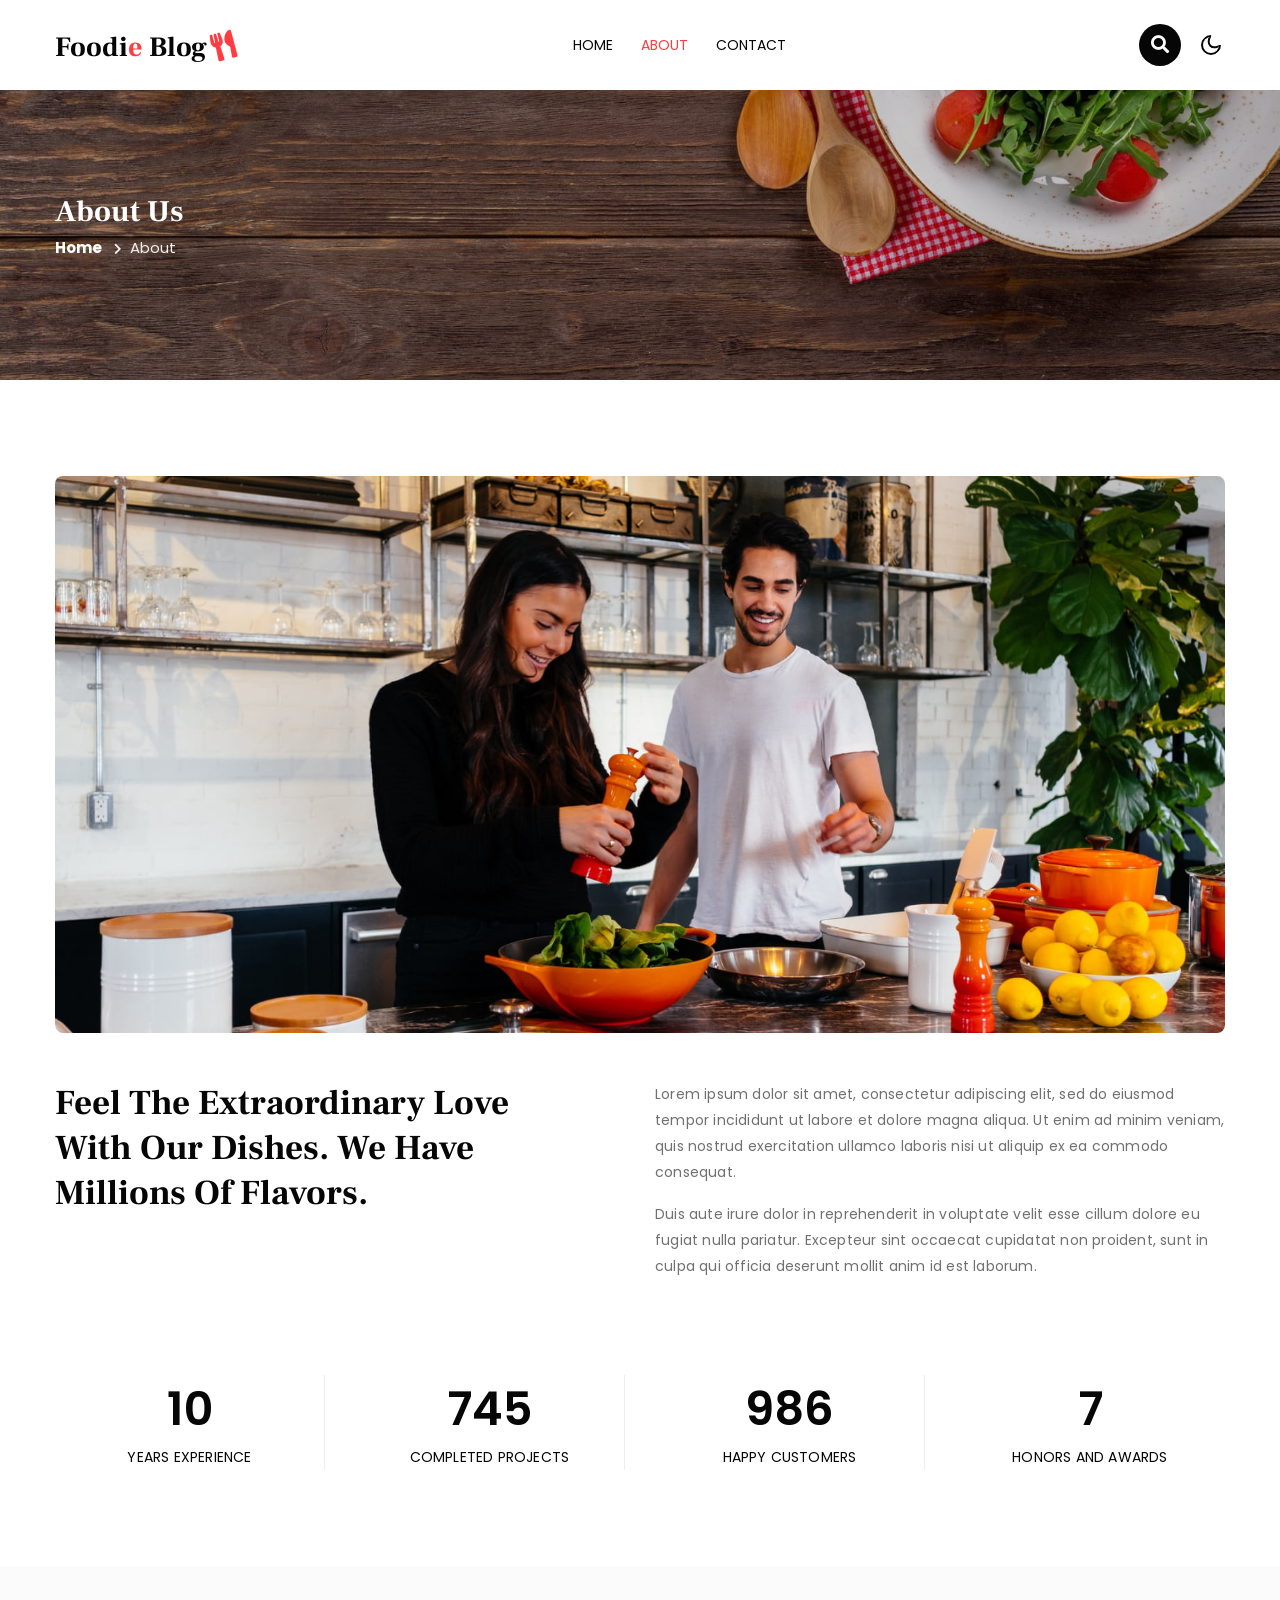
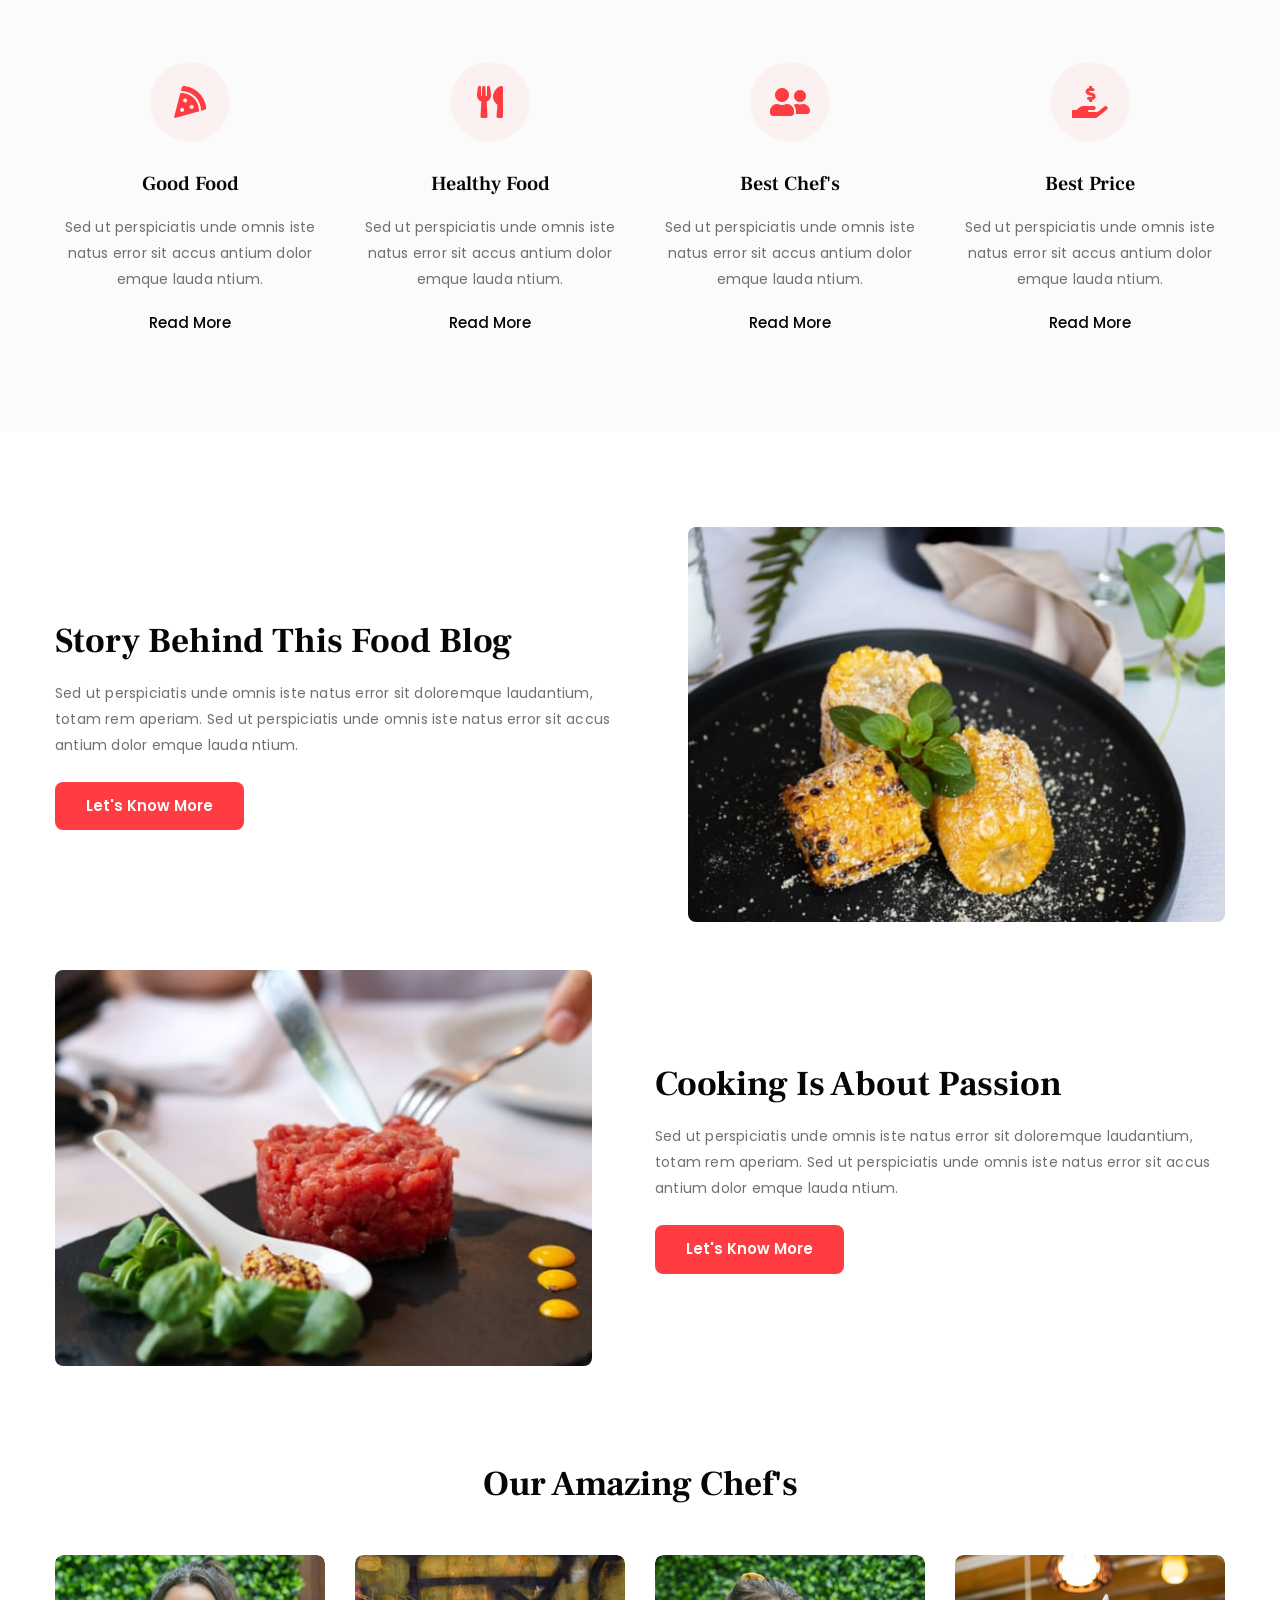
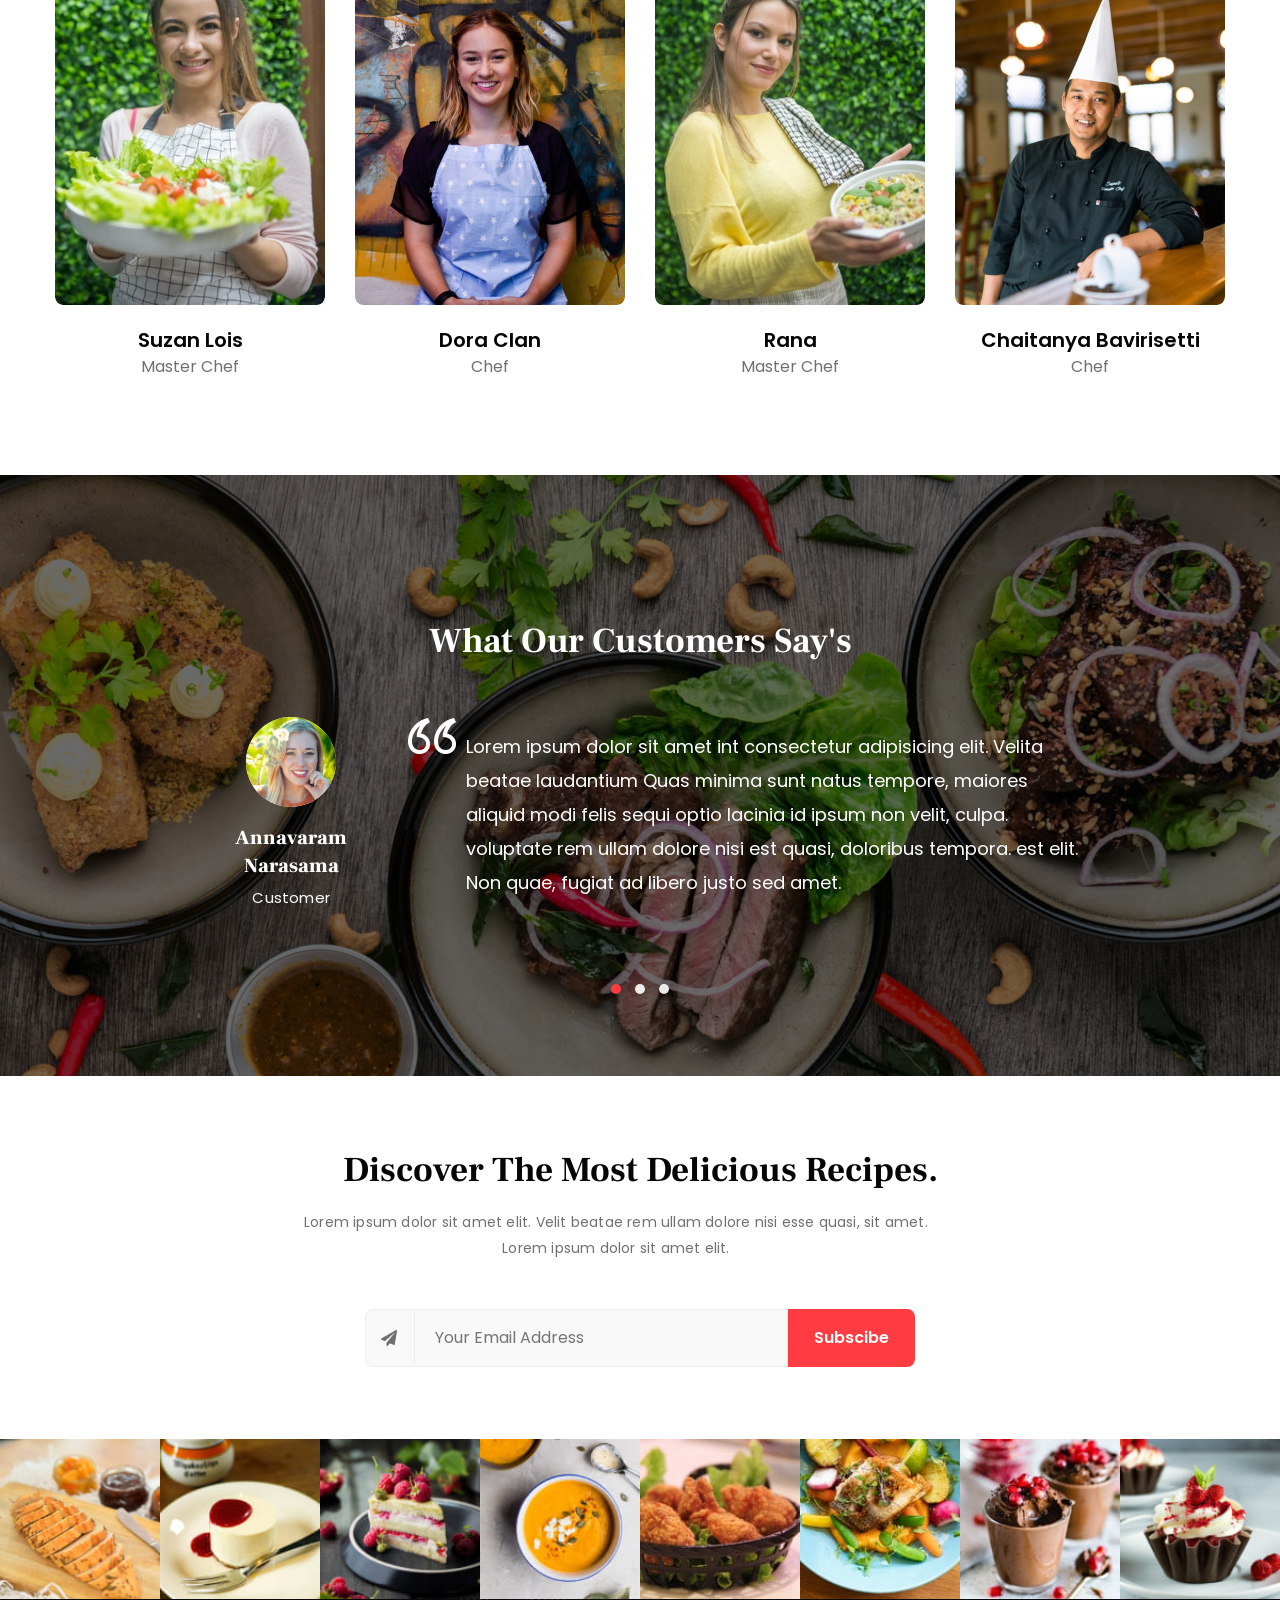
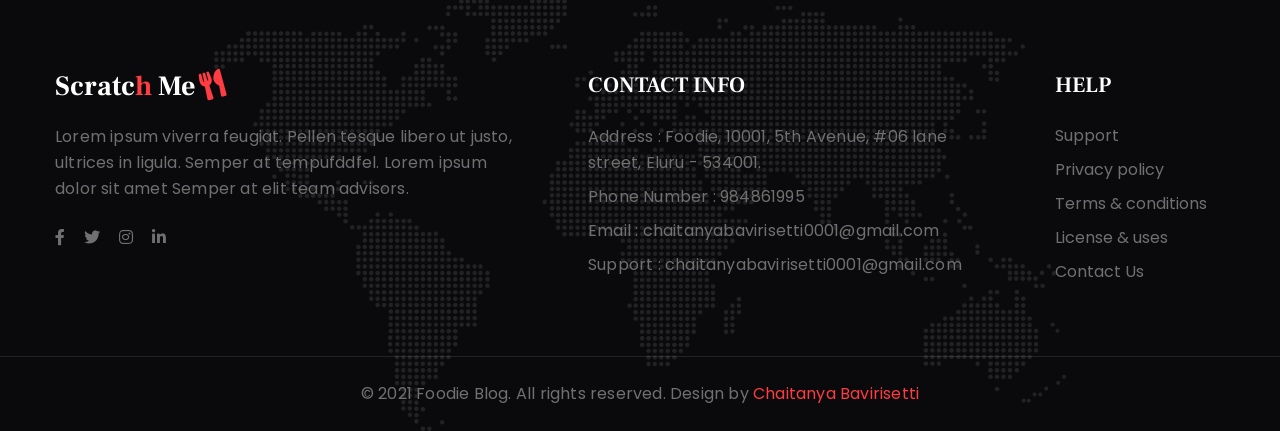
==== Foodie-Blog-Starter/index.about.html @ 12f6661d "name change" ====
<!doctype html>
<html lang="en">

<head>
    <!-- Required meta tags -->
    <meta charset="utf-8">
    <meta name="viewport" content="width=device-width, initial-scale=1, shrink-to-fit=no">
    <title>Foodie Blog - Blog Category Bootstrap Responsive Websit</title>
    <!-- google-fonts -->
    <link href="//fonts.googleapis.com/css2?family=Frank+Ruhl+Libre:wght@300;400;500;700;900&display=swap"
        rel="stylesheet">
    <link
        href="//fonts.googleapis.com/css2?family=Poppins:ital,wght@0,100;0,200;0,300;0,400;0,500;0,600;0,700;0,800;0,900;1,100;1,200;1,300;1,400;1,500;1,600;1,700;1,800;1,900&display=swap"
        rel="stylesheet">
    <!-- //google-fonts -->
    <!-- Template CSS Style link -->
    <link rel="stylesheet" href="assets/css/style-starter.css">
</head>

<body>
    <!--header-->
    <header id="site-header" class="fixed-top">
        <div class="container">
            <nav class="navbar navbar-expand-lg stroke">
                <h1>
                    <a class="navbar-brand" href="index.html">
                        Foodi<span>e</span> Blog<i class="fas fa-utensils"></i>
                    </a>
                </h1>
                <!-- if logo is image enable this   
    <a class="navbar-brand" href="#index.html">
        <img src="image-path" alt="Your logo" title="Your logo" style="height:35px;" />
    </a> -->
                <button class="navbar-toggler  collapsed bg-gradient" type="button" data-toggle="collapse"
                    data-target="#navbarTogglerDemo02" aria-controls="navbarTogglerDemo02" aria-expanded="false"
                    aria-label="Toggle navigation">
                    <span class="navbar-toggler-icon fa icon-expand fa-bars"></span>
                    <span class="navbar-toggler-icon fa icon-close fa-times"></span>
                </button>

                <div class="collapse navbar-collapse" id="navbarTogglerDemo02">
                    <ul class="navbar-nav mx-lg-auto">
                        <li class="nav-item">
                            <a class="nav-link" href="index.html">Home<span class="sr-only">(current)</span></a>
                        </li>
                        <li class="nav-item active">
                            <a class="nav-link" href="index.about.html">About</a>
                        </li>
                        <li class="nav-item">
                            <a class="nav-link" href="index.contact.html">Contact</a>
                        </li>
                    </ul>
                </div>
                <!-- search button -->
                <div class="search-right ml-lg-3">
                    <div class="search-container">
                        <form action="/search" method="get">
                            <input class="search expandright" id="searchright" type="search" name="q"
                                placeholder="Search">
                            <label class="button searchbutton" for="searchright"><i class="fas fa-search"></i></label>
                        </form>
                    </div>
                </div>
                <!-- //search button -->
                <!-- toggle switch for light and dark theme -->
                <div class="cont-ser-position">
                    <nav class="navigation">
                        <div class="theme-switch-wrapper">
                            <label class="theme-switch" for="checkbox">
                                <input type="checkbox" id="checkbox">
                                <div class="mode-container">
                                    <i class="gg-sun"></i>
                                    <i class="gg-moon"></i>
                                </div>
                            </label>
                        </div>
                    </nav>
                </div>
                <!-- //toggle switch for light and dark theme -->
            </nav>
        </div>
    </header>
    <!--//header-->

    <!-- inner banner -->
    <section class="inner-banner py-5">
        <div class="w3l-breadcrumb py-lg-5">
            <div class="container pt-sm-5 pt-4 pb-sm-4">
                <h4 class="inner-text-title font-weight-bold pt-5">About Us</h4>
                <ul class="breadcrumbs-custom-path">
                    <li><a href="index.html">Home</a></li>
                    <li class="active"><span class="fa fa-chevron-right mx-2" aria-hidden="true"></span>About</li>
                </ul>
            </div>
        </div>
    </section>
    <!-- //inner banner -->

    <!-- about section -->
    <section class="about-section py-5">
        <div class="container py-md-5 py-4">
            <img src="assets/images/about.jpg" alt="" class="img-fluid radius-image">
            <div class="row mt-sm-5 mt-4">
                <div class="col-lg-6 about-left-inner pr-lg-5">
                    <h3 class="title-style">Feel the extraordinary love with our dishes. We have millions of flavors.
                    </h3>
                </div>
                <div class="col-lg-6 about-right-inner mt-lg-0 mt-4">
                    <p>Lorem ipsum dolor sit amet, consectetur adipiscing elit, sed do eiusmod tempor
                        incididunt ut labore et dolore magna aliqua. Ut enim ad minim veniam, quis nostrud exercitation
                        ullamco laboris nisi ut aliquip ex ea commodo consequat. </p>
                    <p class="mt-3">Duis aute irure dolor in reprehenderit in voluptate velit esse cillum dolore eu
                        fugiat nulla pariatur. Excepteur sint occaecat cupidatat non proident, sunt in culpa qui officia
                        deserunt mollit anim id est laborum.</p>
                </div>
            </div>
        </div>
    </section>
    <!-- //about section -->

    <!-- stats -->
    <section class="w3_stats pb-5" id="stats">
        <div class="container pb-md-5 pb-4">
            <div class="w3-stats">
                <div class="row text-center">
                    <div class="col-lg-3 col-sm-6">
                        <div class="counter">
                            <div class="timer count-title count-number" data-to="36" data-speed="1500"></div>
                            <p class="count-text">Years Experience</p>
                        </div>
                    </div>
                    <div class="col-lg-3 col-sm-6 mt-sm-0 mt-4">
                        <div class="counter">
                            <div class="timer count-title count-number" data-to="2780" data-speed="1500"></div>
                            <p class="count-text">Completed Projects</p>
                        </div>
                    </div>
                    <div class="col-lg-3 col-sm-6 mt-lg-0 mt-4">
                        <div class="counter">
                            <div class="timer count-title count-number" data-to="3600" data-speed="1500"></div>
                            <p class="count-text">Happy Customers</p>
                        </div>
                    </div>
                    <div class="col-lg-3 col-sm-6 mt-lg-0 mt-4">
                        <div class="counter border-right-0">
                            <div class="timer count-title count-number" data-to="26" data-speed="1500"></div>
                            <p class="count-text">Honors and Awards</p>
                        </div>
                    </div>
                </div>
            </div>
        </div>
    </section>
    <!-- //stats -->

    <!-- 3 grids with icon section -->
    <section class="w3l-feature-8">
        <div class="features-main py-5">
            <div class="container py-md-5 py-4">
                <div class="row text-center">
                    <div class="col-lg-3 col-sm-6 feature-body">
                        <div class="feature-icon">
                            <i class="fas fa-pizza-slice"></i>
                        </div>
                        <div class="feature-info">
                            <h3 class="feature-title mb-3"><a href="#featured">Good Food</a></h3>
                            <p>Sed ut perspiciatis unde omnis iste natus error sit accus antium dolor emque lauda ntium.
                            </p>
                            <a href="#featured" class="feature-link">Read More</a>
                        </div>
                    </div>
                    <div class="col-lg-3 col-sm-6 feature-body mt-sm-0 mt-5">
                        <div class="feature-icon">
                            <i class="fas fa-utensils"></i>
                        </div>
                        <div class="feature-info">
                            <h3 class="feature-title mb-3"><a href="#featured">Healthy Food</a></h3>
                            <p>Sed ut perspiciatis unde omnis iste natus error sit accus antium dolor emque lauda ntium.
                            </p>
                            <a href="#featured" class="feature-link">Read More</a>
                        </div>
                    </div>
                    <div class="col-lg-3 col-sm-6 feature-body mt-lg-0 mt-5">
                        <div class="feature-icon">
                            <i class="fas fa-user-friends"></i>
                        </div>
                        <div class="feature-info">
                            <h3 class="feature-title mb-3"><a href="#featured">Best Chef's</a></h3>
                            <p>Sed ut perspiciatis unde omnis iste natus error sit accus antium dolor emque lauda ntium.
                            </p>
                            <a href="#featured" class="feature-link">Read More</a>
                        </div>
                    </div>
                    <div class="col-lg-3 col-sm-6 feature-body mt-lg-0 mt-5">
                        <div class="feature-icon">
                            <i class="fas fa-hand-holding-usd"></i>
                        </div>
                        <div class="feature-info">
                            <h3 class="feature-title mb-3"><a href="#featured">Best Price</a></h3>
                            <p>Sed ut perspiciatis unde omnis iste natus error sit accus antium dolor emque lauda ntium.
                            </p>
                            <a href="#featured" class="feature-link">Read More</a>
                        </div>
                    </div>
                </div>
            </div>
        </div>
    </section>
    <!-- //3 grids with icon section -->

    <!-- image with content section -->
    <section class="image-with-content pt-5">
        <div class="container pt-md-5 pt-4">
            <div class="row align-items-center">
                <div class="col-lg-6 content-sec-1">
                    <h3 class="title-style mb-3">Story behind this food blog</h3>
                    <p>Sed ut perspiciatis unde omnis iste natus error sit
                        doloremque laudantium, totam rem aperiam. Sed ut perspiciatis unde omnis iste natus error sit
                        accus antium dolor emque lauda ntium.
                    </p>
                    <a class="btn btn-style mt-4" href="#blog">Let's Know More</a>
                </div>
                <div class="col-lg-6 pl-lg-5 mt-lg-0 mt-sm-5 mt-4">
                    <img src="assets/images/banner-b2.jpg" alt="" class="img-fluid radius-image">
                </div>
            </div>
            <div class="row align-items-center mt-5">
                <div class="col-lg-6 pr-lg-5 mt-lg-0 mt-sm-5 mt-4 order-lg-1 order-2">
                    <img src="assets/images/banner-b1.jpg" alt="" class="img-fluid radius-image">
                </div>
                <div class="col-lg-6 content-sec-1 order-lg-2 order-1">
                    <h3 class="title-style mb-3">Cooking is about passion</h3>
                    <p>Sed ut perspiciatis unde omnis iste natus error sit
                        doloremque laudantium, totam rem aperiam. Sed ut perspiciatis unde omnis iste natus error sit
                        accus antium dolor emque lauda ntium.
                    </p>
                    <a class="btn btn-style mt-4" href="#blog">Let's Know More</a>
                </div>
            </div>
        </div>
    </section>
    <!-- //image with content section -->

    <!-- team section -->
    <section class="w3l-team section py-5" id="team">
        <div class="container py-md-5 py-4">
            <h3 class="title-style text-center mb-lg-5 mb-4">Our Amazing Chef's</h3>
            <div class="row">
                <div class="section_content teamy-team">
                    <div class="col-lg-3 col-6">
                        <div class="teamy teamy_style1 teamy_mask-circle">
                            <div class="teamy_layout">
                                <div class="teamy_preview">
                                    <img src="assets/images/team1.jpg" class="radius-image img-fluid w-100"
                                        alt="The demo photo">
                                </div>
                                <div class="teamy_back">
                                    <div class="teamy_back-inner">
                                        <a href="#facebook" class="social"> <i class="fab fa-facebook-f"></i> </a>
                                        <a href="#twitter" class="social"> <i class="fab fa-twitter"></i> </a>
                                        <a href="#instagram" class="social"> <i class="fab fa-instagram"></i> </a>
                                    </div>
                                </div>
                            </div>
                            <div class="teamy_content">
                                <a href="#url" class="teamy_name">Suzan Lois</a>
                                <span class="teamy_post">Master Chef</span>
                            </div>
                        </div>
                    </div>
                    <div class="col-lg-3 col-6">
                        <div class="teamy teamy_style1 teamy_mask-circle">
                            <div class="teamy_layout">
                                <div class="teamy_preview">
                                    <img src="assets/images/team2.jpg" class="radius-image img-fluid w-100"
                                        alt="The demo photo">
                                </div>
                                <div class="teamy_back">
                                    <div class="teamy_back-inner">
                                        <a href="#facebook" class="social"> <i class="fab fa-facebook-f"></i> </a>
                                        <a href="#twitter" class="social"> <i class="fab fa-twitter"></i> </a>
                                        <a href="#instagram" class="social"> <i class="fab fa-instagram"></i> </a>
                                    </div>
                                </div>
                            </div>
                            <div class="teamy_content">
                                <a href="#url" class="teamy_name">Dora Clan</a>
                                <span class="teamy_post">Chef</span>
                            </div>
                        </div>
                    </div>
                    <div class="col-lg-3 col-6 mt-lg-0 mt-5">
                        <div class="teamy teamy_style1 teamy_mask-circle">
                            <div class="teamy_layout">
                                <div class="teamy_preview">
                                    <img src="assets/images/team3.jpg" class="radius-image img-fluid w-100"
                                        alt="The demo photo">
                                </div>
                                <div class="teamy_back">
                                    <div class="teamy_back-inner">
                                        <a href="#facebook" class="social"> <i class="fab fa-facebook-f"></i> </a>
                                        <a href="#twitter" class="social"> <i class="fab fa-twitter"></i> </a>
                                        <a href="#instagram" class="social"> <i class="fab fa-instagram"></i> </a>
                                    </div>
                                </div>
                            </div>
                            <div class="teamy_content">
                                <a href="#url" class="teamy_name">Rana </a>
                                <span class="teamy_post">Master Chef</span>
                            </div>
                        </div>
                    </div>
                    <div class="col-lg-3 col-6 mt-lg-0 mt-5">
                        <div class="teamy teamy_style1 teamy_mask-circle">
                            <div class="teamy_layout">
                                <div class="teamy_preview">
                                    <img src="assets/images/team4.jpg" class="radius-image img-fluid w-100"
                                        alt="The demo photo">
                                </div>
                                <div class="teamy_back">
                                    <div class="teamy_back-inner">
                                        <a href="#facebook" class="social"> <i class="fab fa-facebook-f"></i> </a>
                                        <a href="#twitter" class="social"> <i class="fab fa-twitter"></i> </a>
                                        <a href="#instagram" class="social"> <i class="fab fa-instagram"></i> </a>
                                    </div>
                                </div>
                            </div>
                            <div class="teamy_content">
                                <a href="#url" class="teamy_name">Chaitanya Bavirisetti</a>
                                <span class="teamy_post">Chef</span>
                            </div>
                        </div>
                    </div>
                </div>
            </div>
        </div>
    </section>
    <!-- //team section -->

    <!-- testimonials -->
    <section class="w3l-clients-1 py-5" id="testimonials">
        <div class="cusrtomer-layout py-lg-5">
            <div class="container py-md-5 py-4">
                <div class="text-center mb-lg-5 mb-4">
                    <h3 class="title-style text-white">
                        What our Customers say's
                    </h3>
                </div>
                <div class="testimonial-row">
                    <div id="owl-demo2" class="owl-two owl-carousel owl-theme mb-md-3 mb-sm-5 mb-4">
                        <div class="item">
                            <div class="testimonial-content">
                                <div class="row testimonial align-items-center">
                                    <div class="col-md-3 testi-des">
                                        <a href="#url" class="testi-img">
                                            <img src="assets/images/testi1.jpg" alt="" class="radius-image img-fluid">
                                        </a>
                                        <div class="peopl align-self">
                                            <h3>Annavaram Narasama</h3>
                                            <p class="identity">Customer </p>
                                        </div>
                                    </div>
                                    <div class="col-md-9 pl-lg-5 mt-md-0 mt-4 text-left testi-cont">
                                        <blockquote>
                                            <q>Lorem ipsum dolor sit amet int consectetur adipisicing elit. Velita
                                                beatae
                                                laudantium Quas minima sunt natus tempore, maiores aliquid modi felis
                                                sequi optio lacinia id ipsum non velit, culpa.
                                                voluptate rem ullam dolore nisi est quasi, doloribus tempora.
                                                est elit. Non quae, fugiat ad libero justo sed amet.</q>
                                        </blockquote>
                                    </div>
                                </div>
                            </div>
                        </div>
                        <div class="item">
                            <div class="testimonial-content">
                                <div class="row testimonial align-items-center">
                                    <div class="col-md-3 testi-des">
                                        <a href="#url" class="testi-img">
                                            <img src="assets/images/testi2.jpg" alt="" class="radius-image img-fluid">
                                        </a>
                                        <div class="peopl align-self">
                                            <h3>
                                                pedhapuram mallama
                                            </h3>
                                            <p class="identity">Customer </p>
                                        </div>
                                    </div>
                                    <div class="col-md-9 pl-lg-5 mt-md-0 mt-4 text-left testi-cont">
                                        <blockquote>
                                            <q>Lorem ipsum dolor sit amet int consectetur adipisicing elit. Velita
                                                beatae
                                                laudantium Quas minima sunt natus tempore, maiores aliquid modi felis
                                                sequi optio lacinia id ipsum non velit, culpa.
                                                voluptate rem ullam dolore nisi est quasi, doloribus tempora.
                                                est elit. Non quae, fugiat ad libero justo sed amet.</q>
                                        </blockquote>
                                    </div>
                                </div>
                            </div>
                        </div>
                        <div class="item">
                            <div class="testimonial-content">
                                <div class="row testimonial align-items-center">
                                    <div class="col-md-3 testi-des">
                                        <a href="#url" class="testi-img">
                                            <img src="assets/images/testi3.jpg" alt="" class="radius-image img-fluid">
                                        </a>
                                        <div class="peopl align-self">
                                            <h3>Dennis wilson</h3>
                                            <p class="identity">Customer </p>
                                        </div>
                                    </div>
                                    <div class="col-md-9 pl-lg-5 mt-md-0 mt-4 text-left testi-cont">
                                        <blockquote>
                                            <q>Lorem ipsum dolor sit amet int consectetur adipisicing elit. Velita
                                                beatae
                                                laudantium Quas minima sunt natus tempore, maiores aliquid modi felis
                                                sequi optio lacinia id ipsum non velit, culpa.
                                                voluptate rem ullam dolore nisi est quasi, doloribus tempora.
                                                est elit. Non quae, fugiat ad libero justo sed amet.</q>
                                        </blockquote>
                                    </div>
                                </div>
                            </div>
                        </div>
                    </div>
                </div>
            </div>
        </div>
    </section>
    <!-- //testimonials -->

    <!-- subscribe section -->
    <section class="w3l-project py-5" id="subscribe">
        <div class="container py-4">
            <div class="bottom-info">
                <div class="header-section text-center">
                    <h3 class="title-style">Discover the most delicious recipes.</h3>
                    <p class="mt-3 pr-lg-5">Lorem ipsum dolor sit amet elit. Velit beatae
                        rem ullam dolore nisi esse quasi, sit amet. Lorem ipsum dolor sit
                        amet elit.</p>
                </div>
                <form action="#" class="subscribe mt-5" method="post">
                    <div class="input-group-text"><i class="fas fa-paper-plane"></i></div>
                    <input type="email" name="email" placeholder="Your Email Address" required="">
                    <button class="btn btn-style">Subscibe</button>
                </form>
            </div>
        </div>
    </section>
    <!-- //subscribe section -->

    <!-- instagram-feeds -->
    <div class="projects" id="special">
        <div class="projects-grids">
            <div class="istagram-feeds">
                <div class="projects-w3l-grid-info">
                    <a href="blog-single.html"><img src="assets/images/blog-s1.jpg" class="img-fluid" alt="" />
                        <div class="content-overlay"></div>
                        <div class="content-details fadeIn-top">
                            <span class="fab fa-instagram"></span>
                        </div>
                    </a>
                </div>
                <div class="projects-w3l-grid-info">
                    <a href="blog-single.html"><img src="assets/images/blog-s2.jpg" class="img-fluid" alt="" />
                        <div class="content-overlay"></div>
                        <div class="content-details fadeIn-top">
                            <span class="fab fa-instagram"></span>
                        </div>
                    </a>
                </div>
                <div class="projects-w3l-grid-info">
                    <a href="blog-single.html"><img src="assets/images/blog-s3.jpg" class="img-fluid" alt="" />
                        <div class="content-overlay"></div>
                        <div class="content-details fadeIn-top">
                            <span class="fab fa-instagram"></span>
                        </div>
                    </a>
                </div>
                <div class="projects-w3l-grid-info">
                    <a href="blog-single.html"><img src="assets/images/blog-s4.jpg" class="img-fluid" alt="" />
                        <div class="content-overlay"></div>
                        <div class="content-details fadeIn-top">
                            <span class="fab fa-instagram"></span>
                        </div>
                    </a>
                </div>
                <div class="projects-w3l-grid-info">
                    <a href="blog-single.html"><img src="assets/images/blog-s5.jpg" class="img-fluid" alt="" />
                        <div class="content-overlay"></div>
                        <div class="content-details fadeIn-top">
                            <span class="fab fa-instagram"></span>
                        </div>
                    </a>
                </div>
                <div class="projects-w3l-grid-info">
                    <a href="blog-single.html"><img src="assets/images/blog-s6.jpg" class="img-fluid" alt="" />
                        <div class="content-overlay"></div>
                        <div class="content-details fadeIn-top">
                            <span class="fab fa-instagram"></span>
                        </div>
                    </a>
                </div>
                <div class="projects-w3l-grid-info">
                    <a href="blog-single.html"><img src="assets/images/blog-s8.jpg" class="img-fluid" alt="" />
                        <div class="content-overlay"></div>
                        <div class="content-details fadeIn-top">
                            <span class="fab fa-instagram"></span>
                        </div>
                    </a>
                </div>
                <div class="projects-w3l-grid-info">
                    <a href="blog-single.html"><img src="assets/images/blog-s7.jpg" class="img-fluid" alt="" />
                        <div class="content-overlay"></div>
                        <div class="content-details fadeIn-top">
                            <span class="fab fa-instagram"></span>
                        </div>
                    </a>
                </div>
            </div>
        </div>
    </div>
    <!-- //instagram-feeds -->

    <!-- footer -->
    <footer class="w3l-footer-29-main">
        <div class="footer-29 py-5">
            <div class="container py-sm-4">
                <div class="row footer-top-29">
                    <div class="col-lg-5 col-md-6 footer-list-29 footer-1">
                        <h2 class="mb-4">
                            <a class="footer-logo" href="index.html">
                                Scratc<span>h</span> Me<i class="fas fa-utensils"></i>
                            </a>
                        </h2>
                        <p>Lorem ipsum viverra feugiat. Pellen tesque libero ut justo, ultrices in ligula. Semper at
                            tempufddfel. Lorem ipsum dolor sit amet Semper at elit team advisors.</p>
                        <div class="main-social-footer-29 mt-md-4 mt-3">
                            <a href="#facebook" class="facebook"><i class="fab fa-facebook-f"></i></a>
                            <a href="#twitter" class="twitter"><i class="fab fa-twitter"></i></a>
                            <a href="#instagram" class="instagram"><i class="fab fa-instagram"></i></a>
                            <a href="#linkedin" class="linkedin"><i class="fab fa-linkedin-in"></i></a>
                        </div>
                    </div>

                    <div class="col-xl-5 col-lg-4 col-md-6 footer-list-29 footer-1 px-xl-5 mt-md-0 mt-5">
                        <h6 class="footer-title-29">Contact Info </h6>
                        <p class="mb-2">Address : Foodie, 10001, 5th Avenue, #06 lane street, Eluru - 534001.
                        </p>
                        <p class="mb-2">Phone Number : <a href="tel:+1(21) 234 4567">984861995</a></p>
                        <p class="mb-2">Email : <a href="mailto:info@example.com">chaitanyabavirisetti0001@gmail.com</a></p>
                        <p>Support : <a href="mailto:chaitanyabavirisetti0001@gmail.com">chaitanyabavirisetti0001@gmail.com</a></p>
                    </div>

                    <div class="col-xl-2 col-lg-3 col-md-6 col-sm-5 col-6 footer-list-29 footer-2 mt-lg-0 mt-5">
                        <ul>
                            <h6 class="footer-title-29">Help</h6>
                            <li><a href="#support">Support</a></li>
                            <li><a href="#privacy">Privacy policy</a></li>
                            <li><a href="#terms">Terms & conditions</a></li>
                            <li><a href="#license">License & uses</a></li>
                            <li><a href="contact.html">Contact Us</a></li>
                        </ul>
                    </div>
                </div>
            </div>
        </div>
        <!-- copyright -->
        <section class="w3l-copyright text-center">
            <div class="container">
                <p class="copy-footer-29">© 2021 Foodie Blog. All rights reserved. Design by <a
                        href="https://w3layouts.com/" target="_blank">Chaitanya Bavirisetti</a></p>
            </div>
        </section>
        <!-- //copyright -->
    </footer>
    <!-- //footer -->

    <!-- Js scripts -->
    <!-- move top -->
    <button onclick="topFunction()" id="movetop" title="Go to top">
        <span class="fas fa-level-up-alt" aria-hidden="true"></span>
    </button>
    <script>
        // When the user scrolls down 20px from the top of the document, show the button
        window.onscroll = function () {
            scrollFunction()
        };

        function scrollFunction() {
            if (document.body.scrollTop > 20 || document.documentElement.scrollTop > 20) {
                document.getElementById("movetop").style.display = "block";
            } else {
                document.getElementById("movetop").style.display = "none";
            }
        }

        // When the user clicks on the button, scroll to the top of the document
        function topFunction() {
            document.body.scrollTop = 0;
            document.documentElement.scrollTop = 0;
        }
    </script>
    <!-- //move top -->

    <!-- common jquery plugin -->
    <script src="assets/js/jquery-3.3.1.min.js"></script>
    <!-- //common jquery plugin -->

    <!-- counter for stats -->
    <script src="assets/js/counter.js"></script>
    <!-- //counter for stats -->

    <!-- owl carousel -->
    <script src="assets/js/owl.carousel.js"></script>
    <!-- script for tesimonials carousel slider -->
    <script>
        $(document).ready(function () {
            $("#owl-demo2").owlCarousel({
                loop: true,
                nav: false,
                margin: 50,
                autoplay: true,
                autoplayTimeout: 5000,
                autoplaySpeed: 1000,
                responsiveClass: true,
                responsive: {
                    0: {
                        items: 1,
                        nav: false
                    },
                    1000: {
                        items: 1,
                        nav: false
                    }
                }
            })
        })
    </script>
    <!-- //script for tesimonials carousel slider -->

    <!-- theme switch js (light and dark)-->
    <script src="assets/js/theme-change.js"></script>
    <!-- //theme switch js (light and dark)-->

    <!-- MENU-JS -->
    <script>
        $(window).on("scroll", function () {
            var scroll = $(window).scrollTop();

            if (scroll >= 80) {
                $("#site-header").addClass("nav-fixed");
            } else {
                $("#site-header").removeClass("nav-fixed");
            }
        });

        //Main navigation Active Class Add Remove
        $(".navbar-toggler").on("click", function () {
            $("header").toggleClass("active");
        });
        $(document).on("ready", function () {
            if ($(window).width() > 991) {
                $("header").removeClass("active");
            }
            $(window).on("resize", function () {
                if ($(window).width() > 991) {
                    $("header").removeClass("active");
                }
            });
        });
    </script>
    <!-- //MENU-JS -->

    <!-- disable body scroll which navbar is in active -->
    <script>
        $(function () {
            $('.navbar-toggler').click(function () {
                $('body').toggleClass('noscroll');
            })
        });
    </script>
    <!-- //disable body scroll which navbar is in active -->

    <!-- bootstrap -->
    <script src="assets/js/bootstrap.min.js"></script>
    <!-- //bootstrap -->
    <!-- //Js scripts -->
     
        <!--section src="nallo y3fib hrf ii  ogf8034.uohbgcj"></!--section>
        <section src="hie if  kto hti bootst and the htinn"></section>
    </div-->
</body>

</html>
---- Foodie-Blog-Starter/assets/css/style-starter.css ----
@charset "UTF-8";


:root {
  --blue: #007bff;
  --indigo: #6610f2;
  --purple: #6f42c1;
  --pink: #e83e8c;
  --red: #dc3545;
  --orange: #fd7e14;
  --yellow: #ffc107;
  --green: #28a745;
  --teal: #20c997;
  --cyan: #17a2b8;
  --white: #fff;
  --gray: #6c757d;
  --gray-dark: #343a40;
  --primary: #f34235;
  --secondary: #131514;
  --success: #28a745;
  --info: #17a2b8;
  --warning: #ffc107;
  --danger: #dc3545;
  --light: #f8f9fa;
  --dark: #343a40;
  --breakpoint-xs: 0;
  --breakpoint-sm: 576px;
  --breakpoint-md: 768px;
  --breakpoint-lg: 992px;
  --breakpoint-xl: 1200px;
  --font-family-sans-serif: -apple-system, BlinkMacSystemFont, "Segoe UI", Roboto, "Helvetica Neue", Arial, "Noto Sans", sans-serif, "Apple Color Emoji", "Segoe UI Emoji", "Segoe UI Symbol", "Noto Color Emoji";
  --font-family-monospace: SFMono-Regular, Menlo, Monaco, Consolas, "Liberation Mono", "Courier New", monospace;
}

*,
*::before,
*::after {
  box-sizing: border-box;
}

html {
  font-family: sans-serif;
  line-height: 1.15;
  -webkit-text-size-adjust: 100%;
  -webkit-tap-highlight-color: rgba(0, 0, 0, 0);
}

article,
aside,
figcaption,
figure,
footer,
header,
hgroup,
main,
nav,
section {
  display: block;
}

body {
  margin: 0;
  font-family: -apple-system, BlinkMacSystemFont, "Segoe UI", Roboto, "Helvetica Neue", Arial, "Noto Sans", sans-serif, "Apple Color Emoji", "Segoe UI Emoji", "Segoe UI Symbol", "Noto Color Emoji";
  font-size: 1rem;
  font-weight: 400;
  line-height: 1.5;
  color: #212529;
  text-align: left;
  background-color: #fff;
}

[tabindex="-1"]:focus:not(:focus-visible) {
  outline: 0 !important;
}

hr {
  box-sizing: content-box;
  height: 0;
  overflow: visible;
}

h1,
h2,
h3,
h4,
h5,
h6 {
  margin-top: 0;
  margin-bottom: 0.5rem;
}

p {
  margin-top: 0;
  margin-bottom: 1rem;
}

abbr[title],
abbr[data-original-title] {
  text-decoration: underline;
  -webkit-text-decoration: underline dotted;
  text-decoration: underline dotted;
  cursor: help;
  border-bottom: 0;
  -webkit-text-decoration-skip-ink: none;
  text-decoration-skip-ink: none;
}

address {
  margin-bottom: 1rem;
  font-style: normal;
  line-height: inherit;
}

ol,
ul,
dl {
  margin-top: 0;
  margin-bottom: 1rem;
}

ol ol,
ul ul,
ol ul,
ul ol {
  margin-bottom: 0;
}

dt {
  font-weight: 600;
}

dd {
  margin-bottom: .5rem;
  margin-left: 0;
}

blockquote {
  margin: 0 0 1rem;
}

b,
strong {
  font-weight: bolder;
}

small {
  font-size: 80%;
}

sub,
sup {
  position: relative;
  font-size: 75%;
  line-height: 0;
  vertical-align: baseline;
}

sub {
  bottom: -.25em;
}

sup {
  top: -.5em;
}

a {
  color: var(--font-color);
  text-decoration: none;
  background-color: transparent;
}

a:hover {
  color: var(--primary-color);
  text-decoration: underline;
}

a,
a:hover,
button,
button:hover {
  text-decoration: none;
  transition: .5s all;
  -moz-transition: .5s all;
}

a:not([href]) {
  color: inherit;
  text-decoration: none;
}

a:not([href]):hover {
  color: inherit;
  text-decoration: none;
}

pre,
code,
kbd,
samp {
  font-family: SFMono-Regular, Menlo, Monaco, Consolas, "Liberation Mono", "Courier New", monospace;
  font-size: 1em;
}

pre {
  margin-top: 0;
  margin-bottom: 1rem;
  overflow: auto;
}

figure {
  margin: 0 0 1rem;
}

img {
  vertical-align: middle;
  border-style: none;
}

svg {
  overflow: hidden;
  vertical-align: middle;
}

table {
  border-collapse: collapse;
}

caption {
  padding-top: 0.75rem;
  padding-bottom: 0.75rem;
  color: #6c757d;
  text-align: left;
  caption-side: bottom;
}

th {
  text-align: inherit;
}

label {
  display: inline-block;
  margin-bottom: 0.5rem;
}

button {
  border-radius: 0;
}

button:focus {
  outline: 1px dotted;
  outline: 5px auto -webkit-focus-ring-color;
}

input,
button,
select,
optgroup,
textarea {
  margin: 0;
  font-family: inherit;
  font-size: inherit;
  line-height: inherit;
}

button,
input {
  overflow: visible;
}

button,
select {
  text-transform: none;
}

select {
  word-wrap: normal;
}

button,
[type="button"],
[type="reset"],
[type="submit"] {
  -webkit-appearance: button;
}

button:not(:disabled),
[type="button"]:not(:disabled),
[type="reset"]:not(:disabled),
[type="submit"]:not(:disabled) {
  cursor: pointer;
}

button::-moz-focus-inner,
[type="button"]::-moz-focus-inner,
[type="reset"]::-moz-focus-inner,
[type="submit"]::-moz-focus-inner {
  padding: 0;
  border-style: none;
}

input[type="radio"],
input[type="checkbox"] {
  box-sizing: border-box;
  padding: 0;
}

input[type="date"],
input[type="time"],
input[type="datetime-local"],
input[type="month"] {
  -webkit-appearance: listbox;
}

textarea {
  overflow: auto;
  resize: vertical;
}

fieldset {
  min-width: 0;
  padding: 0;
  margin: 0;
  border: 0;
}

legend {
  display: block;
  width: 100%;
  max-width: 100%;
  padding: 0;
  margin-bottom: .5rem;
  font-size: 1.5rem;
  line-height: inherit;
  color: inherit;
  white-space: normal;
}

@media (max-width: 1200px) {
  legend {
    font-size: calc(1.275rem + 0.3vw);
  }
}

progress {
  vertical-align: baseline;
}

[type="number"]::-webkit-inner-spin-button,
[type="number"]::-webkit-outer-spin-button {
  height: auto;
}

[type="search"] {
  outline-offset: -2px;
  -webkit-appearance: none;
}

[type="search"]::-webkit-search-decoration {
  -webkit-appearance: none;
}

::-webkit-file-upload-button {
  font: inherit;
  -webkit-appearance: button;
}

output {
  display: inline-block;
}

summary {
  display: list-item;
  cursor: pointer;
}

template {
  display: none;
}

[hidden] {
  display: none !important;
}

h1,
h2,
h3,
h4,
h5,
h6,
.h1,
.h2,
.h3,
.h4,
.h5,
.h6 {
  margin-bottom: 0.5rem;
  font-weight: 400;
  line-height: 28px;
}

h1,
.h1 {
  font-size: 2.5rem;
}

@media (max-width: 1200px) {

  h1,
  .h1 {
    font-size: calc(1.375rem + 1.5vw);
  }
}

h2,
.h2 {
  font-size: 2rem;
}

@media (max-width: 1200px) {

  h2,
  .h2 {
    font-size: calc(1.325rem + 0.9vw);
  }
}

h3,
.h3 {
  font-size: 1.75rem;
}

@media (max-width: 1200px) {

  h3,
  .h3 {
    font-size: calc(1.3rem + 0.6vw);
  }
}

h4,
.h4 {
  font-size: 1.5rem;
}

@media (max-width: 1200px) {

  h4,
  .h4 {
    font-size: calc(1.275rem + 0.3vw);
  }
}

h5,
.h5 {
  font-size: 1.25rem;
}

h6,
.h6 {
  font-size: 1rem;
}

.lead {
  font-size: 1.25rem;
  font-weight: 300;
}

.display-1 {
  font-size: 6rem;
  font-weight: 300;
  line-height: 1.2;
}

@media (max-width: 1200px) {
  .display-1 {
    font-size: calc(1.725rem + 5.7vw);
  }
}

.display-2 {
  font-size: 5.5rem;
  font-weight: 300;
  line-height: 1.2;
}

@media (max-width: 1200px) {
  .display-2 {
    font-size: calc(1.675rem + 5.1vw);
  }
}

.display-3 {
  font-size: 4.5rem;
  font-weight: 300;
  line-height: 1.2;
}

@media (max-width: 1200px) {
  .display-3 {
    font-size: calc(1.575rem + 3.9vw);
  }
}

.display-4 {
  font-size: 3.5rem;
  font-weight: 300;
  line-height: 1.2;
}

@media (max-width: 1200px) {
  .display-4 {
    font-size: calc(1.475rem + 2.7vw);
  }
}

hr {
  margin-top: 1rem;
  margin-bottom: 1rem;
  border: 0;
  border-top: 1px solid rgba(0, 0, 0, 0.1);
}

small,
.small {
  font-size: 80%;
  font-weight: 400;
}

mark,
.mark {
  padding: 0.2em;
  background-color: #fcf8e3;
}

.list-unstyled {
  padding-left: 0;
  list-style: none;
}

.list-inline {
  padding-left: 0;
  list-style: none;
}

.list-inline-item {
  display: inline-block;
}

.list-inline-item:not(:last-child) {
  margin-right: 0.5rem;
}

.initialism {
  font-size: 90%;
  text-transform: uppercase;
}

.blockquote {
  margin-bottom: 1rem;
  font-size: 1.25rem;
}

.blockquote-footer {
  display: block;
  font-size: 80%;
  color: #6c757d;
}

.blockquote-footer::before {
  content: "\2014\00A0";
}

.img-fluid {
  max-width: 100%;
  height: auto;
  width: 100%;
  display: block;
}

.img-thumbnail {
  padding: 0.25rem;
  background-color: #fff;
  border: 1px solid #dee2e6;
  border-radius: 0.25rem;
  max-width: 100%;
  height: auto;
}

.figure {
  display: inline-block;
}

.figure-img {
  margin-bottom: 0.5rem;
  line-height: 1;
}

.figure-caption {
  font-size: 90%;
  color: #6c757d;
}

code {
  font-size: 87.5%;
  color: #e83e8c;
  word-wrap: break-word;
}

a>code {
  color: inherit;
}

kbd {
  padding: 0.2rem 0.4rem;
  font-size: 87.5%;
  color: #fff;
  background-color: #212529;
  border-radius: 0.2rem;
}

kbd kbd {
  padding: 0;
  font-size: 100%;
  font-weight: 600;
}

pre {
  display: block;
  font-size: 87.5%;
  color: #212529;
}

pre code {
  font-size: inherit;
  color: inherit;
  word-break: normal;
}

.pre-scrollable {
  max-height: 340px;
  overflow-y: scroll;
}

.container {
  width: 100%;
  padding-right: 15px;
  padding-left: 15px;
  margin-right: auto;
  margin-left: auto;
}

@media (min-width: 576px) {
  .container {
    max-width: 540px;
  }
}

@media (min-width: 768px) {
  .container {
    max-width: 720px;
  }
}

@media (min-width: 992px) {
  .container {
    max-width: 960px;
  }
}

@media (min-width: 1200px) {
  .container {
    max-width: 1140px;
  }
}

.container-fluid,
.container-sm,
.container-md,
.container-lg,
.container-xl {
  width: 100%;
  padding-right: 15px;
  padding-left: 15px;
  margin-right: auto;
  margin-left: auto;
}

@media (min-width: 576px) {

  .container,
  .container-sm {
    max-width: 540px;
  }
}

@media (min-width: 768px) {

  .container,
  .container-sm,
  .container-md {
    max-width: 720px;
  }
}

@media (min-width: 992px) {

  .container,
  .container-sm,
  .container-md,
  .container-lg {
    max-width: 960px;
  }
}

@media (min-width: 1200px) {

  .container,
  .container-sm,
  .container-md,
  .container-lg,
  .container-xl {
    max-width: 1140px;
  }
}

.row {
  display: flex;
  flex-wrap: wrap;
  margin-right: -15px;
  margin-left: -15px;
}

.no-gutters {
  margin-right: 0;
  margin-left: 0;
}

.no-gutters>.col,
.no-gutters>[class*="col-"] {
  padding-right: 0;
  padding-left: 0;
}

.col-1,
.col-2,
.col-3,
.col-4,
.col-5,
.col-6,
.col-7,
.col-8,
.col-9,
.col-10,
.col-11,
.col-12,
.col,
.col-auto,
.col-sm-1,
.col-sm-2,
.col-sm-3,
.col-sm-4,
.col-sm-5,
.col-sm-6,
.col-sm-7,
.col-sm-8,
.col-sm-9,
.col-sm-10,
.col-sm-11,
.col-sm-12,
.col-sm,
.col-sm-auto,
.col-md-1,
.col-md-2,
.col-md-3,
.col-md-4,
.col-md-5,
.col-md-6,
.col-md-7,
.col-md-8,
.col-md-9,
.col-md-10,
.col-md-11,
.col-md-12,
.col-md,
.col-md-auto,
.col-lg-1,
.col-lg-2,
.col-lg-3,
.col-lg-4,
.col-lg-5,
.col-lg-6,
.col-lg-7,
.col-lg-8,
.col-lg-9,
.col-lg-10,
.col-lg-11,
.col-lg-12,
.col-lg,
.col-lg-auto,
.col-xl-1,
.col-xl-2,
.col-xl-3,
.col-xl-4,
.col-xl-5,
.col-xl-6,
.col-xl-7,
.col-xl-8,
.col-xl-9,
.col-xl-10,
.col-xl-11,
.col-xl-12,
.col-xl,
.col-xl-auto {
  position: relative;
  width: 100%;
  padding-right: 15px;
  padding-left: 15px;
}

.col {
  flex-basis: 0;
  flex-grow: 1;
  max-width: 100%;
}

.row-cols-1>* {
  flex: 0 0 100%;
  max-width: 100%;
}

.row-cols-2>* {
  flex: 0 0 50%;
  max-width: 50%;
}

.row-cols-3>* {
  flex: 0 0 33.33333%;
  max-width: 33.33333%;
}

.row-cols-4>* {
  flex: 0 0 25%;
  max-width: 25%;
}

.row-cols-5>* {
  flex: 0 0 20%;
  max-width: 20%;
}

.row-cols-6>* {
  flex: 0 0 16.66667%;
  max-width: 16.66667%;
}

.col-auto {
  flex: 0 0 auto;
  width: auto;
  max-width: 100%;
}

.col-1 {
  flex: 0 0 8.33333%;
  max-width: 8.33333%;
}

.col-2 {
  flex: 0 0 16.66667%;
  max-width: 16.66667%;
}

.col-3 {
  flex: 0 0 25%;
  max-width: 25%;
}

.col-4 {
  flex: 0 0 33.33333%;
  max-width: 33.33333%;
}

.col-5 {
  flex: 0 0 41.66667%;
  max-width: 41.66667%;
}

.col-6 {
  flex: 0 0 50%;
  max-width: 50%;
}

.col-7 {
  flex: 0 0 58.33333%;
  max-width: 58.33333%;
}

.col-8 {
  flex: 0 0 66.66667%;
  max-width: 66.66667%;
}

.col-9 {
  flex: 0 0 75%;
  max-width: 75%;
}

.col-10 {
  flex: 0 0 83.33333%;
  max-width: 83.33333%;
}

.col-11 {
  flex: 0 0 91.66667%;
  max-width: 91.66667%;
}

.col-12 {
  flex: 0 0 100%;
  max-width: 100%;
}

.order-first {
  order: -1;
}

.order-last {
  order: 13;
}

.order-0 {
  order: 0;
}

.order-1 {
  order: 1;
}

.order-2 {
  order: 2;
}

.order-3 {
  order: 3;
}

.order-4 {
  order: 4;
}

.order-5 {
  order: 5;
}

.order-6 {
  order: 6;
}

.order-7 {
  order: 7;
}

.order-8 {
  order: 8;
}

.order-9 {
  order: 9;
}

.order-10 {
  order: 10;
}

.order-11 {
  order: 11;
}

.order-12 {
  order: 12;
}

.offset-1 {
  margin-left: 8.33333%;
}

.offset-2 {
  margin-left: 16.66667%;
}

.offset-3 {
  margin-left: 25%;
}

.offset-4 {
  margin-left: 33.33333%;
}

.offset-5 {
  margin-left: 41.66667%;
}

.offset-6 {
  margin-left: 50%;
}

.offset-7 {
  margin-left: 58.33333%;
}

.offset-8 {
  margin-left: 66.66667%;
}

.offset-9 {
  margin-left: 75%;
}

.offset-10 {
  margin-left: 83.33333%;
}

.offset-11 {
  margin-left: 91.66667%;
}

@media (min-width: 576px) {
  .col-sm {
    flex-basis: 0;
    flex-grow: 1;
    max-width: 100%;
  }

  .row-cols-sm-1>* {
    flex: 0 0 100%;
    max-width: 100%;
  }

  .row-cols-sm-2>* {
    flex: 0 0 50%;
    max-width: 50%;
  }

  .row-cols-sm-3>* {
    flex: 0 0 33.33333%;
    max-width: 33.33333%;
  }

  .row-cols-sm-4>* {
    flex: 0 0 25%;
    max-width: 25%;
  }

  .row-cols-sm-5>* {
    flex: 0 0 20%;
    max-width: 20%;
  }

  .row-cols-sm-6>* {
    flex: 0 0 16.66667%;
    max-width: 16.66667%;
  }

  .col-sm-auto {
    flex: 0 0 auto;
    width: auto;
    max-width: 100%;
  }

  .col-sm-1 {
    flex: 0 0 8.33333%;
    max-width: 8.33333%;
  }

  .col-sm-2 {
    flex: 0 0 16.66667%;
    max-width: 16.66667%;
  }

  .col-sm-3 {
    flex: 0 0 25%;
    max-width: 25%;
  }

  .col-sm-4 {
    flex: 0 0 33.33333%;
    max-width: 33.33333%;
  }

  .col-sm-5 {
    flex: 0 0 41.66667%;
    max-width: 41.66667%;
  }

  .col-sm-6 {
    flex: 0 0 50%;
    max-width: 50%;
  }

  .col-sm-7 {
    flex: 0 0 58.33333%;
    max-width: 58.33333%;
  }

  .col-sm-8 {
    flex: 0 0 66.66667%;
    max-width: 66.66667%;
  }

  .col-sm-9 {
    flex: 0 0 75%;
    max-width: 75%;
  }

  .col-sm-10 {
    flex: 0 0 83.33333%;
    max-width: 83.33333%;
  }

  .col-sm-11 {
    flex: 0 0 91.66667%;
    max-width: 91.66667%;
  }

  .col-sm-12 {
    flex: 0 0 100%;
    max-width: 100%;
  }

  .order-sm-first {
    order: -1;
  }

  .order-sm-last {
    order: 13;
  }

  .order-sm-0 {
    order: 0;
  }

  .order-sm-1 {
    order: 1;
  }

  .order-sm-2 {
    order: 2;
  }

  .order-sm-3 {
    order: 3;
  }

  .order-sm-4 {
    order: 4;
  }

  .order-sm-5 {
    order: 5;
  }

  .order-sm-6 {
    order: 6;
  }

  .order-sm-7 {
    order: 7;
  }

  .order-sm-8 {
    order: 8;
  }

  .order-sm-9 {
    order: 9;
  }

  .order-sm-10 {
    order: 10;
  }

  .order-sm-11 {
    order: 11;
  }

  .order-sm-12 {
    order: 12;
  }

  .offset-sm-0 {
    margin-left: 0;
  }

  .offset-sm-1 {
    margin-left: 8.33333%;
  }

  .offset-sm-2 {
    margin-left: 16.66667%;
  }

  .offset-sm-3 {
    margin-left: 25%;
  }

  .offset-sm-4 {
    margin-left: 33.33333%;
  }

  .offset-sm-5 {
    margin-left: 41.66667%;
  }

  .offset-sm-6 {
    margin-left: 50%;
  }

  .offset-sm-7 {
    margin-left: 58.33333%;
  }

  .offset-sm-8 {
    margin-left: 66.66667%;
  }

  .offset-sm-9 {
    margin-left: 75%;
  }

  .offset-sm-10 {
    margin-left: 83.33333%;
  }

  .offset-sm-11 {
    margin-left: 91.66667%;
  }
}

@media (min-width: 768px) {
  .col-md {
    flex-basis: 0;
    flex-grow: 1;
    max-width: 100%;
  }

  .row-cols-md-1>* {
    flex: 0 0 100%;
    max-width: 100%;
  }

  .row-cols-md-2>* {
    flex: 0 0 50%;
    max-width: 50%;
  }

  .row-cols-md-3>* {
    flex: 0 0 33.33333%;
    max-width: 33.33333%;
  }

  .row-cols-md-4>* {
    flex: 0 0 25%;
    max-width: 25%;
  }

  .row-cols-md-5>* {
    flex: 0 0 20%;
    max-width: 20%;
  }

  .row-cols-md-6>* {
    flex: 0 0 16.66667%;
    max-width: 16.66667%;
  }

  .col-md-auto {
    flex: 0 0 auto;
    width: auto;
    max-width: 100%;
  }

  .col-md-1 {
    flex: 0 0 8.33333%;
    max-width: 8.33333%;
  }

  .col-md-2 {
    flex: 0 0 16.66667%;
    max-width: 16.66667%;
  }

  .col-md-3 {
    flex: 0 0 25%;
    max-width: 25%;
  }

  .col-md-4 {
    flex: 0 0 33.33333%;
    max-width: 33.33333%;
  }

  .col-md-5 {
    flex: 0 0 41.66667%;
    max-width: 41.66667%;
  }

  .col-md-6 {
    flex: 0 0 50%;
    max-width: 50%;
  }

  .col-md-7 {
    flex: 0 0 58.33333%;
    max-width: 58.33333%;
  }

  .col-md-8 {
    flex: 0 0 66.66667%;
    max-width: 66.66667%;
  }

  .col-md-9 {
    flex: 0 0 75%;
    max-width: 75%;
  }

  .col-md-10 {
    flex: 0 0 83.33333%;
    max-width: 83.33333%;
  }

  .col-md-11 {
    flex: 0 0 91.66667%;
    max-width: 91.66667%;
  }

  .col-md-12 {
    flex: 0 0 100%;
    max-width: 100%;
  }

  .order-md-first {
    order: -1;
  }

  .order-md-last {
    order: 13;
  }

  .order-md-0 {
    order: 0;
  }

  .order-md-1 {
    order: 1;
  }

  .order-md-2 {
    order: 2;
  }

  .order-md-3 {
    order: 3;
  }

  .order-md-4 {
    order: 4;
  }

  .order-md-5 {
    order: 5;
  }

  .order-md-6 {
    order: 6;
  }

  .order-md-7 {
    order: 7;
  }

  .order-md-8 {
    order: 8;
  }

  .order-md-9 {
    order: 9;
  }

  .order-md-10 {
    order: 10;
  }

  .order-md-11 {
    order: 11;
  }

  .order-md-12 {
    order: 12;
  }

  .offset-md-0 {
    margin-left: 0;
  }

  .offset-md-1 {
    margin-left: 8.33333%;
  }

  .offset-md-2 {
    margin-left: 16.66667%;
  }

  .offset-md-3 {
    margin-left: 25%;
  }

  .offset-md-4 {
    margin-left: 33.33333%;
  }

  .offset-md-5 {
    margin-left: 41.66667%;
  }

  .offset-md-6 {
    margin-left: 50%;
  }

  .offset-md-7 {
    margin-left: 58.33333%;
  }

  .offset-md-8 {
    margin-left: 66.66667%;
  }

  .offset-md-9 {
    margin-left: 75%;
  }

  .offset-md-10 {
    margin-left: 83.33333%;
  }

  .offset-md-11 {
    margin-left: 91.66667%;
  }
}

@media (min-width: 992px) {
  .col-lg {
    flex-basis: 0;
    flex-grow: 1;
    max-width: 100%;
  }

  .row-cols-lg-1>* {
    flex: 0 0 100%;
    max-width: 100%;
  }

  .row-cols-lg-2>* {
    flex: 0 0 50%;
    max-width: 50%;
  }

  .row-cols-lg-3>* {
    flex: 0 0 33.33333%;
    max-width: 33.33333%;
  }

  .row-cols-lg-4>* {
    flex: 0 0 25%;
    max-width: 25%;
  }

  .row-cols-lg-5>* {
    flex: 0 0 20%;
    max-width: 20%;
  }

  .row-cols-lg-6>* {
    flex: 0 0 16.66667%;
    max-width: 16.66667%;
  }

  .col-lg-auto {
    flex: 0 0 auto;
    width: auto;
    max-width: 100%;
  }

  .col-lg-1 {
    flex: 0 0 8.33333%;
    max-width: 8.33333%;
  }

  .col-lg-2 {
    flex: 0 0 16.66667%;
    max-width: 16.66667%;
  }

  .col-lg-3 {
    flex: 0 0 25%;
    max-width: 25%;
  }

  .col-lg-4 {
    flex: 0 0 33.33333%;
    max-width: 33.33333%;
  }

  .col-lg-5 {
    flex: 0 0 41.66667%;
    max-width: 41.66667%;
  }

  .col-lg-6 {
    flex: 0 0 50%;
    max-width: 50%;
  }

  .col-lg-7 {
    flex: 0 0 58.33333%;
    max-width: 58.33333%;
  }

  .col-lg-8 {
    flex: 0 0 66.66667%;
    max-width: 66.66667%;
  }

  .col-lg-9 {
    flex: 0 0 75%;
    max-width: 75%;
  }

  .col-lg-10 {
    flex: 0 0 83.33333%;
    max-width: 83.33333%;
  }

  .col-lg-11 {
    flex: 0 0 91.66667%;
    max-width: 91.66667%;
  }

  .col-lg-12 {
    flex: 0 0 100%;
    max-width: 100%;
  }

  .order-lg-first {
    order: -1;
  }

  .order-lg-last {
    order: 13;
  }

  .order-lg-0 {
    order: 0;
  }

  .order-lg-1 {
    order: 1;
  }

  .order-lg-2 {
    order: 2;
  }

  .order-lg-3 {
    order: 3;
  }

  .order-lg-4 {
    order: 4;
  }

  .order-lg-5 {
    order: 5;
  }

  .order-lg-6 {
    order: 6;
  }

  .order-lg-7 {
    order: 7;
  }

  .order-lg-8 {
    order: 8;
  }

  .order-lg-9 {
    order: 9;
  }

  .order-lg-10 {
    order: 10;
  }

  .order-lg-11 {
    order: 11;
  }

  .order-lg-12 {
    order: 12;
  }

  .offset-lg-0 {
    margin-left: 0;
  }

  .offset-lg-1 {
    margin-left: 8.33333%;
  }

  .offset-lg-2 {
    margin-left: 16.66667%;
  }

  .offset-lg-3 {
    margin-left: 25%;
  }

  .offset-lg-4 {
    margin-left: 33.33333%;
  }

  .offset-lg-5 {
    margin-left: 41.66667%;
  }

  .offset-lg-6 {
    margin-left: 50%;
  }

  .offset-lg-7 {
    margin-left: 58.33333%;
  }

  .offset-lg-8 {
    margin-left: 66.66667%;
  }

  .offset-lg-9 {
    margin-left: 75%;
  }

  .offset-lg-10 {
    margin-left: 83.33333%;
  }

  .offset-lg-11 {
    margin-left: 91.66667%;
  }
}

@media (min-width: 1200px) {
  .col-xl {
    flex-basis: 0;
    flex-grow: 1;
    max-width: 100%;
  }

  .row-cols-xl-1>* {
    flex: 0 0 100%;
    max-width: 100%;
  }

  .row-cols-xl-2>* {
    flex: 0 0 50%;
    max-width: 50%;
  }

  .row-cols-xl-3>* {
    flex: 0 0 33.33333%;
    max-width: 33.33333%;
  }

  .row-cols-xl-4>* {
    flex: 0 0 25%;
    max-width: 25%;
  }

  .row-cols-xl-5>* {
    flex: 0 0 20%;
    max-width: 20%;
  }

  .row-cols-xl-6>* {
    flex: 0 0 16.66667%;
    max-width: 16.66667%;
  }

  .col-xl-auto {
    flex: 0 0 auto;
    width: auto;
    max-width: 100%;
  }

  .col-xl-1 {
    flex: 0 0 8.33333%;
    max-width: 8.33333%;
  }

  .col-xl-2 {
    flex: 0 0 16.66667%;
    max-width: 16.66667%;
  }

  .col-xl-3 {
    flex: 0 0 25%;
    max-width: 25%;
  }

  .col-xl-4 {
    flex: 0 0 33.33333%;
    max-width: 33.33333%;
  }

  .col-xl-5 {
    flex: 0 0 41.66667%;
    max-width: 41.66667%;
  }

  .col-xl-6 {
    flex: 0 0 50%;
    max-width: 50%;
  }

  .col-xl-7 {
    flex: 0 0 58.33333%;
    max-width: 58.33333%;
  }

  .col-xl-8 {
    flex: 0 0 66.66667%;
    max-width: 66.66667%;
  }

  .col-xl-9 {
    flex: 0 0 75%;
    max-width: 75%;
  }

  .col-xl-10 {
    flex: 0 0 83.33333%;
    max-width: 83.33333%;
  }

  .col-xl-11 {
    flex: 0 0 91.66667%;
    max-width: 91.66667%;
  }

  .col-xl-12 {
    flex: 0 0 100%;
    max-width: 100%;
  }

  .order-xl-first {
    order: -1;
  }

  .order-xl-last {
    order: 13;
  }

  .order-xl-0 {
    order: 0;
  }

  .order-xl-1 {
    order: 1;
  }

  .order-xl-2 {
    order: 2;
  }

  .order-xl-3 {
    order: 3;
  }

  .order-xl-4 {
    order: 4;
  }

  .order-xl-5 {
    order: 5;
  }

  .order-xl-6 {
    order: 6;
  }

  .order-xl-7 {
    order: 7;
  }

  .order-xl-8 {
    order: 8;
  }

  .order-xl-9 {
    order: 9;
  }

  .order-xl-10 {
    order: 10;
  }

  .order-xl-11 {
    order: 11;
  }

  .order-xl-12 {
    order: 12;
  }

  .offset-xl-0 {
    margin-left: 0;
  }

  .offset-xl-1 {
    margin-left: 8.33333%;
  }

  .offset-xl-2 {
    margin-left: 16.66667%;
  }

  .offset-xl-3 {
    margin-left: 25%;
  }

  .offset-xl-4 {
    margin-left: 33.33333%;
  }

  .offset-xl-5 {
    margin-left: 41.66667%;
  }

  .offset-xl-6 {
    margin-left: 50%;
  }

  .offset-xl-7 {
    margin-left: 58.33333%;
  }

  .offset-xl-8 {
    margin-left: 66.66667%;
  }

  .offset-xl-9 {
    margin-left: 75%;
  }

  .offset-xl-10 {
    margin-left: 83.33333%;
  }

  .offset-xl-11 {
    margin-left: 91.66667%;
  }
}

.table {
  width: 100%;
  margin-bottom: 1rem;
  color: #212529;
}

.table th,
.table td {
  padding: 0.75rem;
  vertical-align: top;
  border-top: 1px solid #dee2e6;
}

.table thead th {
  vertical-align: bottom;
  border-bottom: 2px solid #dee2e6;
}

.table tbody+tbody {
  border-top: 2px solid #dee2e6;
}

.table-sm th,
.table-sm td {
  padding: 0.3rem;
}

.table-bordered {
  border: 1px solid #dee2e6;
}

.table-bordered th,
.table-bordered td {
  border: 1px solid #dee2e6;
}

.table-bordered thead th,
.table-bordered thead td {
  border-bottom-width: 2px;
}

.table-borderless th,
.table-borderless td,
.table-borderless thead th,
.table-borderless tbody+tbody {
  border: 0;
}

.table-striped tbody tr:nth-of-type(odd) {
  background-color: rgba(0, 0, 0, 0.05);
}

.table-hover tbody tr:hover {
  color: #212529;
  background-color: rgba(0, 0, 0, 0.075);
}

.table-primary,
.table-primary>th,
.table-primary>td {
  background-color: #c4f0df;
}

.table-primary th,
.table-primary td,
.table-primary thead th,
.table-primary tbody+tbody {
  border-color: #92e3c3;
}

.table-hover .table-primary:hover {
  background-color: #b0ebd4;
}

.table-hover .table-primary:hover>td,
.table-hover .table-primary:hover>th {
  background-color: #b0ebd4;
}

.table-secondary,
.table-secondary>th,
.table-secondary>td {
  background-color: #c8c7d3;
}

.table-secondary th,
.table-secondary td,
.table-secondary thead th,
.table-secondary tbody+tbody {
  border-color: #9996ae;
}

.table-hover .table-secondary:hover {
  background-color: #bab9c8;
}

.table-hover .table-secondary:hover>td,
.table-hover .table-secondary:hover>th {
  background-color: #bab9c8;
}

.table-success,
.table-success>th,
.table-success>td {
  background-color: #c3e6cb;
}

.table-success th,
.table-success td,
.table-success thead th,
.table-success tbody+tbody {
  border-color: #8fd19e;
}

.table-hover .table-success:hover {
  background-color: #b1dfbb;
}

.table-hover .table-success:hover>td,
.table-hover .table-success:hover>th {
  background-color: #b1dfbb;
}

.table-info,
.table-info>th,
.table-info>td {
  background-color: #bee5eb;
}

.table-info th,
.table-info td,
.table-info thead th,
.table-info tbody+tbody {
  border-color: #86cfda;
}

.table-hover .table-info:hover {
  background-color: #abdde5;
}

.table-hover .table-info:hover>td,
.table-hover .table-info:hover>th {
  background-color: #abdde5;
}

.table-warning,
.table-warning>th,
.table-warning>td {
  background-color: #ffeeba;
}

.table-warning th,
.table-warning td,
.table-warning thead th,
.table-warning tbody+tbody {
  border-color: #ffdf7e;
}

.table-hover .table-warning:hover {
  background-color: #ffe8a1;
}

.table-hover .table-warning:hover>td,
.table-hover .table-warning:hover>th {
  background-color: #ffe8a1;
}

.table-danger,
.table-danger>th,
.table-danger>td {
  background-color: #f5c6cb;
}

.table-danger th,
.table-danger td,
.table-danger thead th,
.table-danger tbody+tbody {
  border-color: #ed969e;
}

.table-hover .table-danger:hover {
  background-color: #f1b0b7;
}

.table-hover .table-danger:hover>td,
.table-hover .table-danger:hover>th {
  background-color: #f1b0b7;
}

.table-light,
.table-light>th,
.table-light>td {
  background-color: #fdfdfe;
}

.table-light th,
.table-light td,
.table-light thead th,
.table-light tbody+tbody {
  border-color: #fbfcfc;
}

.table-hover .table-light:hover {
  background-color: #ececf6;
}

.table-hover .table-light:hover>td,
.table-hover .table-light:hover>th {
  background-color: #ececf6;
}

.table-dark,
.table-dark>th,
.table-dark>td {
  background-color: #c6c8ca;
}

.table-dark th,
.table-dark td,
.table-dark thead th,
.table-dark tbody+tbody {
  border-color: #95999c;
}

.table-hover .table-dark:hover {
  background-color: #b9bbbe;
}

.table-hover .table-dark:hover>td,
.table-hover .table-dark:hover>th {
  background-color: #b9bbbe;
}

.table-active,
.table-active>th,
.table-active>td {
  background-color: rgba(0, 0, 0, 0.075);
}

.table-hover .table-active:hover {
  background-color: rgba(0, 0, 0, 0.075);
}

.table-hover .table-active:hover>td,
.table-hover .table-active:hover>th {
  background-color: rgba(0, 0, 0, 0.075);
}

.table .thead-dark th {
  color: #fff;
  background-color: #343a40;
  border-color: #454d55;
}

.table .thead-light th {
  color: #495057;
  background-color: #e9ecef;
  border-color: #dee2e6;
}

.table-dark {
  color: #fff;
  background-color: #343a40;
}

.table-dark th,
.table-dark td,
.table-dark thead th {
  border-color: #454d55;
}

.table-dark.table-bordered {
  border: 0;
}

.table-dark.table-striped tbody tr:nth-of-type(odd) {
  background-color: rgba(255, 255, 255, 0.05);
}

.table-dark.table-hover tbody tr:hover {
  color: #fff;
  background-color: rgba(255, 255, 255, 0.075);
}

@media (max-width: 575.98px) {
  .table-responsive-sm {
    display: block;
    width: 100%;
    overflow-x: auto;
    -webkit-overflow-scrolling: touch;
  }

  .table-responsive-sm>.table-bordered {
    border: 0;
  }
}

@media (max-width: 767.98px) {
  .table-responsive-md {
    display: block;
    width: 100%;
    overflow-x: auto;
    -webkit-overflow-scrolling: touch;
  }

  .table-responsive-md>.table-bordered {
    border: 0;
  }
}

@media (max-width: 991.98px) {
  .table-responsive-lg {
    display: block;
    width: 100%;
    overflow-x: auto;
    -webkit-overflow-scrolling: touch;
  }

  .table-responsive-lg>.table-bordered {
    border: 0;
  }
}

@media (max-width: 1199.98px) {
  .table-responsive-xl {
    display: block;
    width: 100%;
    overflow-x: auto;
    -webkit-overflow-scrolling: touch;
  }

  .table-responsive-xl>.table-bordered {
    border: 0;
  }
}

.table-responsive {
  display: block;
  width: 100%;
  overflow-x: auto;
  -webkit-overflow-scrolling: touch;
}

.table-responsive>.table-bordered {
  border: 0;
}

.form-control {
  display: block;
  width: 100%;
  height: calc(1.5em + 0.75rem + 2px);
  padding: 0.375rem 0.75rem;
  font-size: 1rem;
  font-weight: 400;
  line-height: 1.5;
  color: #495057;
  background-color: #fff;
  background-clip: padding-box;
  border: 1px solid #ced4da;
  border-radius: 0.25rem;
  transition: border-color 0.15s ease-in-out, box-shadow 0.15s ease-in-out;
}

@media (prefers-reduced-motion: reduce) {
  .form-control {
    transition: none;
  }
}

.form-control::-ms-expand {
  background-color: transparent;
  border: 0;
}

.form-control:-moz-focusring {
  color: transparent;
  text-shadow: 0 0 0 #495057;
}

.form-control:focus {
  color: #495057;
  background-color: #fff;
  border-color: #91e6c4;
  outline: 0;
  box-shadow: 0 0 0 0.2rem rgba(46, 202, 139, 0.25);
}

.form-control::-webkit-input-placeholder {
  color: #6c757d;
  opacity: 1;
}

.form-control::-moz-placeholder {
  color: #6c757d;
  opacity: 1;
}

.form-control:-ms-input-placeholder {
  color: #6c757d;
  opacity: 1;
}

.form-control::-ms-input-placeholder {
  color: #6c757d;
  opacity: 1;
}

.form-control::placeholder {
  color: #6c757d;
  opacity: 1;
}

.form-control:disabled,
.form-control[readonly] {
  background-color: #e9ecef;
  opacity: 1;
}


.input-search input::-moz-placeholder {
  color: var(--paceholder-color-search);
  opacity: 1;
}

.input-search input:-ms-input-placeholder {
  color: var(--paceholder-color-search);
  opacity: 1;
}

.input-search input::-ms-input-placeholder {
  color: var(--paceholder-color-search);
  opacity: 1;
}

.input-search input::placeholder {
  color: var(--paceholder-color-search);
  opacity: 1;
}



select.form-control:focus::-ms-value {
  color: #495057;
  background-color: #fff;
}

.form-control-file,
.form-control-range {
  display: block;
  width: 100%;
}

.col-form-label {
  padding-top: calc(0.375rem + 1px);
  padding-bottom: calc(0.375rem + 1px);
  margin-bottom: 0;
  font-size: inherit;
  line-height: 1.5;
}

.col-form-label-lg {
  padding-top: calc(0.5rem + 1px);
  padding-bottom: calc(0.5rem + 1px);
  font-size: 1.25rem;
  line-height: 1.5;
}

.col-form-label-sm {
  padding-top: calc(0.25rem + 1px);
  padding-bottom: calc(0.25rem + 1px);
  font-size: 0.875rem;
  line-height: 1.5;
}

.form-control-plaintext {
  display: block;
  width: 100%;
  padding: 0.375rem 0;
  margin-bottom: 0;
  font-size: 1rem;
  line-height: 1.5;
  color: #212529;
  background-color: transparent;
  border: solid transparent;
  border-width: 1px 0;
}

.form-control-plaintext.form-control-sm,
.form-control-plaintext.form-control-lg {
  padding-right: 0;
  padding-left: 0;
}

.form-control-sm {
  height: calc(1.5em + 0.5rem + 2px);
  padding: 0.25rem 0.5rem;
  font-size: 0.875rem;
  line-height: 1.5;
  border-radius: 0.2rem;
}

.form-control-lg {
  height: calc(1.5em + 1rem + 2px);
  padding: 0.5rem 1rem;
  font-size: 1.25rem;
  line-height: 1.5;
  border-radius: 0.3rem;
}

select.form-control[size],
select.form-control[multiple] {
  height: auto;
}

textarea.form-control {
  height: auto;
}

.form-group {
  margin-bottom: 1rem;
}

.form-text {
  display: block;
  margin-top: 0.25rem;
}

.form-row {
  display: flex;
  flex-wrap: wrap;
  margin-right: -5px;
  margin-left: -5px;
}

.form-row>.col,
.form-row>[class*="col-"] {
  padding-right: 5px;
  padding-left: 5px;
}

.form-check {
  position: relative;
  display: block;
  padding-left: 1.25rem;
}

.form-check-input {
  position: absolute;
  margin-top: 0.3rem;
  margin-left: -1.25rem;
}

.form-check-input[disabled]~.form-check-label,
.form-check-input:disabled~.form-check-label {
  color: #6c757d;
}

.form-check-label {
  margin-bottom: 0;
}

.form-check-inline {
  display: inline-flex;
  align-items: center;
  padding-left: 0;
  margin-right: 0.75rem;
}

.form-check-inline .form-check-input {
  position: static;
  margin-top: 0;
  margin-right: 0.3125rem;
  margin-left: 0;
}

.valid-feedback {
  display: none;
  width: 100%;
  margin-top: 0.25rem;
  font-size: 80%;
  color: #28a745;
}

.valid-tooltip {
  position: absolute;
  top: 100%;
  z-index: 5;
  display: none;
  max-width: 100%;
  padding: 0.25rem 0.5rem;
  margin-top: .1rem;
  font-size: 0.875rem;
  line-height: 1.5;
  color: #fff;
  background-color: rgba(40, 167, 69, 0.9);
  border-radius: 0.25rem;
}

.was-validated :valid~.valid-feedback,
.was-validated :valid~.valid-tooltip,
.is-valid~.valid-feedback,
.is-valid~.valid-tooltip {
  display: block;
}

.was-validated .form-control:valid,
.form-control.is-valid {
  border-color: #28a745;
  padding-right: calc(1.5em + 0.75rem);
  background-image: url("data:image/svg+xml,%3csvg xmlns='http://www.w3.org/2000/svg' width='8' height='8' viewBox='0 0 8 8'%3e%3cpath fill='%2328a745' d='M2.3 6.73L.6 4.53c-.4-1.04.46-1.4 1.1-.8l1.1 1.4 3.4-3.8c.6-.63 1.6-.27 1.2.7l-4 4.6c-.43.5-.8.4-1.1.1z'/%3e%3c/svg%3e");
  background-repeat: no-repeat;
  background-position: right calc(0.375em + 0.1875rem) center;
  background-size: calc(0.75em + 0.375rem) calc(0.75em + 0.375rem);
}

.was-validated .form-control:valid:focus,
.form-control.is-valid:focus {
  border-color: #28a745;
  box-shadow: 0 0 0 0.2rem rgba(40, 167, 69, 0.25);
}

.was-validated textarea.form-control:valid,
textarea.form-control.is-valid {
  padding-right: calc(1.5em + 0.75rem);
  background-position: top calc(0.375em + 0.1875rem) right calc(0.375em + 0.1875rem);
}

.was-validated .custom-select:valid,
.custom-select.is-valid {
  border-color: #28a745;
  padding-right: calc(0.75em + 2.3125rem);
  background: url("data:image/svg+xml,%3csvg xmlns='http://www.w3.org/2000/svg' width='4' height='5' viewBox='0 0 4 5'%3e%3cpath fill='%23343a40' d='M2 0L0 2h4zm0 5L0 3h4z'/%3e%3c/svg%3e") no-repeat right 0.75rem center/8px 10px, url("data:image/svg+xml,%3csvg xmlns='http://www.w3.org/2000/svg' width='8' height='8' viewBox='0 0 8 8'%3e%3cpath fill='%2328a745' d='M2.3 6.73L.6 4.53c-.4-1.04.46-1.4 1.1-.8l1.1 1.4 3.4-3.8c.6-.63 1.6-.27 1.2.7l-4 4.6c-.43.5-.8.4-1.1.1z'/%3e%3c/svg%3e") #fff no-repeat center right 1.75rem/calc(0.75em + 0.375rem) calc(0.75em + 0.375rem);
}

.was-validated .custom-select:valid:focus,
.custom-select.is-valid:focus {
  border-color: #28a745;
  box-shadow: 0 0 0 0.2rem rgba(40, 167, 69, 0.25);
}

.was-validated .form-check-input:valid~.form-check-label,
.form-check-input.is-valid~.form-check-label {
  color: #28a745;
}

.was-validated .form-check-input:valid~.valid-feedback,
.was-validated .form-check-input:valid~.valid-tooltip,
.form-check-input.is-valid~.valid-feedback,
.form-check-input.is-valid~.valid-tooltip {
  display: block;
}

.was-validated .custom-control-input:valid~.custom-control-label,
.custom-control-input.is-valid~.custom-control-label {
  color: #28a745;
}

.was-validated .custom-control-input:valid~.custom-control-label::before,
.custom-control-input.is-valid~.custom-control-label::before {
  border-color: #28a745;
}

.was-validated .custom-control-input:valid:checked~.custom-control-label::before,
.custom-control-input.is-valid:checked~.custom-control-label::before {
  border-color: #34ce57;
  background-color: #34ce57;
}

.was-validated .custom-control-input:valid:focus~.custom-control-label::before,
.custom-control-input.is-valid:focus~.custom-control-label::before {
  box-shadow: 0 0 0 0.2rem rgba(40, 167, 69, 0.25);
}

.was-validated .custom-control-input:valid:focus:not(:checked)~.custom-control-label::before,
.custom-control-input.is-valid:focus:not(:checked)~.custom-control-label::before {
  border-color: #28a745;
}

.was-validated .custom-file-input:valid~.custom-file-label,
.custom-file-input.is-valid~.custom-file-label {
  border-color: #28a745;
}

.was-validated .custom-file-input:valid:focus~.custom-file-label,
.custom-file-input.is-valid:focus~.custom-file-label {
  border-color: #28a745;
  box-shadow: 0 0 0 0.2rem rgba(40, 167, 69, 0.25);
}

.invalid-feedback {
  display: none;
  width: 100%;
  margin-top: 0.25rem;
  font-size: 80%;
  color: #dc3545;
}

.invalid-tooltip {
  position: absolute;
  top: 100%;
  z-index: 5;
  display: none;
  max-width: 100%;
  padding: 0.25rem 0.5rem;
  margin-top: .1rem;
  font-size: 0.875rem;
  line-height: 1.5;
  color: #fff;
  background-color: rgba(220, 53, 69, 0.9);
  border-radius: 0.25rem;
}

.was-validated :invalid~.invalid-feedback,
.was-validated :invalid~.invalid-tooltip,
.is-invalid~.invalid-feedback,
.is-invalid~.invalid-tooltip {
  display: block;
}

.was-validated .form-control:invalid,
.form-control.is-invalid {
  border-color: #dc3545;
  padding-right: calc(1.5em + 0.75rem);
  background-image: url("data:image/svg+xml,%3csvg xmlns='http://www.w3.org/2000/svg' width='12' height='12' fill='none' stroke='%23dc3545' viewBox='0 0 12 12'%3e%3ccircle cx='6' cy='6' r='4.5'/%3e%3cpath stroke-linejoin='round' d='M5.8 3.6h.4L6 6.5z'/%3e%3ccircle cx='6' cy='8.2' r='.6' fill='%23dc3545' stroke='none'/%3e%3c/svg%3e");
  background-repeat: no-repeat;
  background-position: right calc(0.375em + 0.1875rem) center;
  background-size: calc(0.75em + 0.375rem) calc(0.75em + 0.375rem);
}

.was-validated .form-control:invalid:focus,
.form-control.is-invalid:focus {
  border-color: #dc3545;
  box-shadow: 0 0 0 0.2rem rgba(220, 53, 69, 0.25);
}

.was-validated textarea.form-control:invalid,
textarea.form-control.is-invalid {
  padding-right: calc(1.5em + 0.75rem);
  background-position: top calc(0.375em + 0.1875rem) right calc(0.375em + 0.1875rem);
}

.was-validated .custom-select:invalid,
.custom-select.is-invalid {
  border-color: #dc3545;
  padding-right: calc(0.75em + 2.3125rem);
  background: url("data:image/svg+xml,%3csvg xmlns='http://www.w3.org/2000/svg' width='4' height='5' viewBox='0 0 4 5'%3e%3cpath fill='%23343a40' d='M2 0L0 2h4zm0 5L0 3h4z'/%3e%3c/svg%3e") no-repeat right 0.75rem center/8px 10px, url("data:image/svg+xml,%3csvg xmlns='http://www.w3.org/2000/svg' width='12' height='12' fill='none' stroke='%23dc3545' viewBox='0 0 12 12'%3e%3ccircle cx='6' cy='6' r='4.5'/%3e%3cpath stroke-linejoin='round' d='M5.8 3.6h.4L6 6.5z'/%3e%3ccircle cx='6' cy='8.2' r='.6' fill='%23dc3545' stroke='none'/%3e%3c/svg%3e") #fff no-repeat center right 1.75rem/calc(0.75em + 0.375rem) calc(0.75em + 0.375rem);
}

.was-validated .custom-select:invalid:focus,
.custom-select.is-invalid:focus {
  border-color: #dc3545;
  box-shadow: 0 0 0 0.2rem rgba(220, 53, 69, 0.25);
}

.was-validated .form-check-input:invalid~.form-check-label,
.form-check-input.is-invalid~.form-check-label {
  color: #dc3545;
}

.was-validated .form-check-input:invalid~.invalid-feedback,
.was-validated .form-check-input:invalid~.invalid-tooltip,
.form-check-input.is-invalid~.invalid-feedback,
.form-check-input.is-invalid~.invalid-tooltip {
  display: block;
}

.was-validated .custom-control-input:invalid~.custom-control-label,
.custom-control-input.is-invalid~.custom-control-label {
  color: #dc3545;
}

.was-validated .custom-control-input:invalid~.custom-control-label::before,
.custom-control-input.is-invalid~.custom-control-label::before {
  border-color: #dc3545;
}

.was-validated .custom-control-input:invalid:checked~.custom-control-label::before,
.custom-control-input.is-invalid:checked~.custom-control-label::before {
  border-color: #e4606d;
  background-color: #e4606d;
}

.was-validated .custom-control-input:invalid:focus~.custom-control-label::before,
.custom-control-input.is-invalid:focus~.custom-control-label::before {
  box-shadow: 0 0 0 0.2rem rgba(220, 53, 69, 0.25);
}

.was-validated .custom-control-input:invalid:focus:not(:checked)~.custom-control-label::before,
.custom-control-input.is-invalid:focus:not(:checked)~.custom-control-label::before {
  border-color: #dc3545;
}

.was-validated .custom-file-input:invalid~.custom-file-label,
.custom-file-input.is-invalid~.custom-file-label {
  border-color: #dc3545;
}

.was-validated .custom-file-input:invalid:focus~.custom-file-label,
.custom-file-input.is-invalid:focus~.custom-file-label {
  border-color: #dc3545;
  box-shadow: 0 0 0 0.2rem rgba(220, 53, 69, 0.25);
}

.form-inline {
  display: flex;
  flex-flow: row wrap;
  align-items: center;
}

.form-inline .form-check {
  width: 100%;
}

@media (min-width: 576px) {
  .form-inline label {
    display: flex;
    align-items: center;
    justify-content: center;
    margin-bottom: 0;
  }

  .form-inline .form-group {
    display: flex;
    flex: 0 0 auto;
    flex-flow: row wrap;
    align-items: center;
    margin-bottom: 0;
  }

  .form-inline .form-control {
    display: inline-block;
    width: auto;
    vertical-align: middle;
  }

  .form-inline .form-control-plaintext {
    display: inline-block;
  }

  .form-inline .input-group,
  .form-inline .custom-select {
    width: auto;
  }

  .form-inline .form-check {
    display: flex;
    align-items: center;
    justify-content: center;
    width: auto;
    padding-left: 0;
  }

  .form-inline .form-check-input {
    position: relative;
    flex-shrink: 0;
    margin-top: 0;
    margin-right: 0.25rem;
    margin-left: 0;
  }

  .form-inline .custom-control {
    align-items: center;
    justify-content: center;
  }

  .form-inline .custom-control-label {
    margin-bottom: 0;
  }
}

.btn {
  display: inline-block;
  font-weight: 400;
  color: #212529;
  text-align: center;
  vertical-align: middle;
  cursor: pointer;
  -webkit-user-select: none;
  -moz-user-select: none;
  -ms-user-select: none;
  user-select: none;
  background-color: transparent;
  border: 1px solid transparent;
  padding: 0.375rem 0.75rem;
  font-size: 1rem;
  line-height: 1.5;
  border-radius: 0.25rem;
  transition: color 0.15s ease-in-out, background-color 0.15s ease-in-out, border-color 0.15s ease-in-out, box-shadow 0.15s ease-in-out;
}

@media (prefers-reduced-motion: reduce) {
  .btn {
    transition: none;
  }
}

.btn:hover {
  color: #212529;
  text-decoration: none;
}

.btn:focus,
.btn.focus {
  outline: 0;
  box-shadow: 0 0 0 0.2rem rgba(46, 202, 139, 0.25);
}

.btn.disabled,
.btn:disabled {
  opacity: 0.65;
}

a.btn.disabled,
fieldset:disabled a.btn {
  pointer-events: none;
}

.btn-primary {
  color: #fff;
  background-color: #ff4c4c;
  border: none;
}

.btn-primary:hover {
  color: #fff;
  background-color: #956fef;
  box-shadow: none;
}

.btn-primary:focus,
.btn-primary.focus {
  color: #fff;
  background-color: #956fef;
  border-color: #956fef;
  box-shadow: 0 0 0 0.2rem rgb(102 16 242 / 35%);
}

.btn-primary.disabled,
.btn-primary:disabled {
  color: #fff;
  background-color: #ff4c4c;
  border-color: #ff4c4c;
}

.btn-primary:not(:disabled):not(.disabled):active,
.btn-primary:not(:disabled):not(.disabled).active,
.show>.btn-primary.dropdown-toggle {
  color: #fff;
  background-color: #956fef;
  border-color: #956fef;
}

.btn-primary:not(:disabled):not(.disabled):active:focus,
.btn-primary:not(:disabled):not(.disabled).active:focus,
.show>.btn-primary.dropdown-toggle:focus {
  box-shadow: 0 0 0 0.2rem rgb(117 202 194 / 58%);
}

.btn-secondary {
  color: #fff;
  background-color: #e71d36;
  border-color: #e71d36;
}

.btn-secondary:hover {
  color: #fff;
  background-color: #2c294a;
  border-color: #272442;
}

.btn-secondary:focus,
.btn-secondary.focus {
  color: #fff;
  background-color: #2c294a;
  border-color: #272442;
  box-shadow: 0 0 0 0.2rem rgba(88, 84, 122, 0.5);
}

.btn-secondary.disabled,
.btn-secondary:disabled {
  color: #fff;
  background-color: #e71d36;
  border-color: #e71d36;
}

.btn-secondary:not(:disabled):not(.disabled):active,
.btn-secondary:not(:disabled):not(.disabled).active,
.show>.btn-secondary.dropdown-toggle {
  color: #fff;
  background-color: #272442;
  border-color: #22203a;
}

.btn-secondary:not(:disabled):not(.disabled):active:focus,
.btn-secondary:not(:disabled):not(.disabled).active:focus,
.show>.btn-secondary.dropdown-toggle:focus {
  box-shadow: 0 0 0 0.2rem rgba(88, 84, 122, 0.5);
}

.btn-success {
  color: #fff;
  background-color: #28a745;
  border-color: #28a745;
}

.btn-success:hover {
  color: #fff;
  background-color: #218838;
  border-color: #1e7e34;
}

.btn-success:focus,
.btn-success.focus {
  color: #fff;
  background-color: #218838;
  border-color: #1e7e34;
  box-shadow: 0 0 0 0.2rem rgba(72, 180, 97, 0.5);
}

.btn-success.disabled,
.btn-success:disabled {
  color: #fff;
  background-color: #28a745;
  border-color: #28a745;
}

.btn-success:not(:disabled):not(.disabled):active,
.btn-success:not(:disabled):not(.disabled).active,
.show>.btn-success.dropdown-toggle {
  color: #fff;
  background-color: #1e7e34;
  border-color: #1c7430;
}

.btn-success:not(:disabled):not(.disabled):active:focus,
.btn-success:not(:disabled):not(.disabled).active:focus,
.show>.btn-success.dropdown-toggle:focus {
  box-shadow: 0 0 0 0.2rem rgba(72, 180, 97, 0.5);
}

.btn-info {
  color: #fff;
  background-color: #17a2b8;
  border-color: #17a2b8;
}

.btn-info:hover {
  color: #fff;
  background-color: #138496;
  border-color: #117a8b;
}

.btn-info:focus,
.btn-info.focus {
  color: #fff;
  background-color: #138496;
  border-color: #117a8b;
  box-shadow: 0 0 0 0.2rem rgb(102 16 242 / 35%);
}

.btn-info.disabled,
.btn-info:disabled {
  color: #fff;
  background-color: #17a2b8;
  border-color: #17a2b8;
}

.btn-info:not(:disabled):not(.disabled):active,
.btn-info:not(:disabled):not(.disabled).active,
.show>.btn-info.dropdown-toggle {
  color: #fff;
  background-color: #117a8b;
  border-color: #10707f;
}

.btn-info:not(:disabled):not(.disabled):active:focus,
.btn-info:not(:disabled):not(.disabled).active:focus,
.show>.btn-info.dropdown-toggle:focus {
  box-shadow: 0 0 0 0.2rem rgba(58, 176, 195, 0.5);
}

.btn-warning {
  color: #212529;
  background-color: #ffc107;
  border-color: #ffc107;
}

.btn-warning:hover {
  color: #212529;
  background-color: #e0a800;
  border-color: #d39e00;
}

.btn-warning:focus,
.btn-warning.focus {
  color: #212529;
  background-color: #e0a800;
  border-color: #d39e00;
  box-shadow: 0 0 0 0.2rem rgba(222, 170, 12, 0.5);
}

.btn-warning.disabled,
.btn-warning:disabled {
  color: #212529;
  background-color: #ffc107;
  border-color: #ffc107;
}

.btn-warning:not(:disabled):not(.disabled):active,
.btn-warning:not(:disabled):not(.disabled).active,
.show>.btn-warning.dropdown-toggle {
  color: #212529;
  background-color: #d39e00;
  border-color: #c69500;
}

.btn-warning:not(:disabled):not(.disabled):active:focus,
.btn-warning:not(:disabled):not(.disabled).active:focus,
.show>.btn-warning.dropdown-toggle:focus {
  box-shadow: 0 0 0 0.2rem rgba(222, 170, 12, 0.5);
}

.btn-danger {
  color: #fff;
  background-color: #dc3545;
  border-color: #dc3545;
}

.btn-danger:hover {
  color: #fff;
  background-color: #c82333;
  border-color: #bd2130;
}

.btn-danger:focus,
.btn-danger.focus {
  color: #fff;
  background-color: #c82333;
  border-color: #bd2130;
  box-shadow: 0 0 0 0.2rem rgba(225, 83, 97, 0.5);
}

.btn-danger.disabled,
.btn-danger:disabled {
  color: #fff;
  background-color: #dc3545;
  border-color: #dc3545;
}

.btn-danger:not(:disabled):not(.disabled):active,
.btn-danger:not(:disabled):not(.disabled).active,
.show>.btn-danger.dropdown-toggle {
  color: #fff;
  background-color: #bd2130;
  border-color: #b21f2d;
}

.btn-danger:not(:disabled):not(.disabled):active:focus,
.btn-danger:not(:disabled):not(.disabled).active:focus,
.show>.btn-danger.dropdown-toggle:focus {
  box-shadow: 0 0 0 0.2rem rgba(225, 83, 97, 0.5);
}

.btn-light {
  color: #212529;
  background-color: #f8f9fa;
  border-color: #f8f9fa;
}

.btn-light:hover {
  color: #212529;
  background-color: #e2e6ea;
  border-color: #dae0e5;
}

.btn-light:focus,
.btn-light.focus {
  color: #212529;
  background-color: #e2e6ea;
  border-color: #dae0e5;
  box-shadow: 0 0 0 0.2rem rgba(216, 217, 219, 0.5);
}

.btn-light.disabled,
.btn-light:disabled {
  color: #212529;
  background-color: #f8f9fa;
  border-color: #f8f9fa;
}

.btn-light:not(:disabled):not(.disabled):active,
.btn-light:not(:disabled):not(.disabled).active,
.show>.btn-light.dropdown-toggle {
  color: #212529;
  background-color: #dae0e5;
  border-color: #d3d9df;
}

.btn-light:not(:disabled):not(.disabled):active:focus,
.btn-light:not(:disabled):not(.disabled).active:focus,
.show>.btn-light.dropdown-toggle:focus {
  box-shadow: 0 0 0 0.2rem rgba(216, 217, 219, 0.5);
}

.btn-dark {
  color: #fff;
  background-color: #343a40;
  border-color: #343a40;
}

.btn-dark:hover {
  color: #fff;
  background-color: #23272b;
  border-color: #1d2124;
}

.btn-dark:focus,
.btn-dark.focus {
  color: #fff;
  background-color: #23272b;
  border-color: #1d2124;
  box-shadow: 0 0 0 0.2rem rgba(82, 88, 93, 0.5);
}

.btn-dark.disabled,
.btn-dark:disabled {
  color: #fff;
  background-color: #343a40;
  border-color: #343a40;
}

.btn-dark:not(:disabled):not(.disabled):active,
.btn-dark:not(:disabled):not(.disabled).active,
.show>.btn-dark.dropdown-toggle {
  color: #fff;
  background-color: #1d2124;
  border-color: #171a1d;
}

.btn-dark:not(:disabled):not(.disabled):active:focus,
.btn-dark:not(:disabled):not(.disabled).active:focus,
.show>.btn-dark.dropdown-toggle:focus {
  box-shadow: 0 0 0 0.2rem rgba(82, 88, 93, 0.5);
}

.btn-outline-primary {
  color: #ff4c4c;
  border-color: #ff4c4c;
}

.btn-outline-primary:hover {
  color: #fff;
  background-color: #ff4c4c;
  border-color: #ff4c4c;
}

.btn-outline-primary:focus,
.btn-outline-primary.focus {
  box-shadow: 0 0 0 0.2rem rgba(46, 202, 139, 0.5);
}

.btn-outline-primary.disabled,
.btn-outline-primary:disabled {
  color: #ff4c4c;
  background-color: transparent;
}

.btn-outline-primary:not(:disabled):not(.disabled):active,
.btn-outline-primary:not(:disabled):not(.disabled).active,
.show>.btn-outline-primary.dropdown-toggle {
  color: #fff;
  background-color: #ff4c4c;
  border-color: #ff4c4c;
}

.btn-outline-primary:not(:disabled):not(.disabled):active:focus,
.btn-outline-primary:not(:disabled):not(.disabled).active:focus,
.show>.btn-outline-primary.dropdown-toggle:focus {
  box-shadow: 0 0 0 0.2rem rgba(46, 202, 139, 0.5);
}

.btn-outline-secondary {
  color: #e71d36;
  border-color: #e71d36;
}

.btn-outline-secondary:hover {
  color: #fff;
  background-color: #e71d36;
  border-color: #e71d36;
}

.btn-outline-secondary:focus,
.btn-outline-secondary.focus {
  box-shadow: 0 0 0 0.2rem rgba(59, 54, 99, 0.5);
}

.btn-outline-secondary.disabled,
.btn-outline-secondary:disabled {
  color: #e71d36;
  background-color: transparent;
}

.btn-outline-secondary:not(:disabled):not(.disabled):active,
.btn-outline-secondary:not(:disabled):not(.disabled).active,
.show>.btn-outline-secondary.dropdown-toggle {
  color: #fff;
  background-color: #e71d36;
  border-color: #e71d36;
}

.btn-outline-secondary:not(:disabled):not(.disabled):active:focus,
.btn-outline-secondary:not(:disabled):not(.disabled).active:focus,
.show>.btn-outline-secondary.dropdown-toggle:focus {
  box-shadow: 0 0 0 0.2rem rgba(59, 54, 99, 0.5);
}

.btn-outline-success {
  color: #28a745;
  border-color: #28a745;
}

.btn-outline-success:hover {
  color: #fff;
  background-color: #28a745;
  border-color: #28a745;
}

.btn-outline-success:focus,
.btn-outline-success.focus {
  box-shadow: 0 0 0 0.2rem rgba(40, 167, 69, 0.5);
}

.btn-outline-success.disabled,
.btn-outline-success:disabled {
  color: #28a745;
  background-color: transparent;
}

.btn-outline-success:not(:disabled):not(.disabled):active,
.btn-outline-success:not(:disabled):not(.disabled).active,
.show>.btn-outline-success.dropdown-toggle {
  color: #fff;
  background-color: #28a745;
  border-color: #28a745;
}

.btn-outline-success:not(:disabled):not(.disabled):active:focus,
.btn-outline-success:not(:disabled):not(.disabled).active:focus,
.show>.btn-outline-success.dropdown-toggle:focus {
  box-shadow: 0 0 0 0.2rem rgba(40, 167, 69, 0.5);
}

.btn-outline-info {
  color: #17a2b8;
  border-color: #17a2b8;
}

.btn-outline-info:hover {
  color: #fff;
  background-color: #17a2b8;
  border-color: #17a2b8;
}

.btn-outline-info:focus,
.btn-outline-info.focus {
  box-shadow: 0 0 0 0.2rem rgba(23, 162, 184, 0.5);
}

.btn-outline-info.disabled,
.btn-outline-info:disabled {
  color: #17a2b8;
  background-color: transparent;
}

.btn-outline-info:not(:disabled):not(.disabled):active,
.btn-outline-info:not(:disabled):not(.disabled).active,
.show>.btn-outline-info.dropdown-toggle {
  color: #fff;
  background-color: #17a2b8;
  border-color: #17a2b8;
}

.btn-outline-info:not(:disabled):not(.disabled):active:focus,
.btn-outline-info:not(:disabled):not(.disabled).active:focus,
.show>.btn-outline-info.dropdown-toggle:focus {
  box-shadow: 0 0 0 0.2rem rgba(23, 162, 184, 0.5);
}

.btn-outline-warning {
  color: #ffc107;
  border-color: #ffc107;
}

.btn-outline-warning:hover {
  color: #212529;
  background-color: #ffc107;
  border-color: #ffc107;
}

.btn-outline-warning:focus,
.btn-outline-warning.focus {
  box-shadow: 0 0 0 0.2rem rgba(255, 193, 7, 0.5);
}

.btn-outline-warning.disabled,
.btn-outline-warning:disabled {
  color: #ffc107;
  background-color: transparent;
}

.btn-outline-warning:not(:disabled):not(.disabled):active,
.btn-outline-warning:not(:disabled):not(.disabled).active,
.show>.btn-outline-warning.dropdown-toggle {
  color: #212529;
  background-color: #ffc107;
  border-color: #ffc107;
}

.btn-outline-warning:not(:disabled):not(.disabled):active:focus,
.btn-outline-warning:not(:disabled):not(.disabled).active:focus,
.show>.btn-outline-warning.dropdown-toggle:focus {
  box-shadow: 0 0 0 0.2rem rgba(255, 193, 7, 0.5);
}

.btn-outline-danger {
  color: #dc3545;
  border-color: #dc3545;
}

.btn-outline-danger:hover {
  color: #fff;
  background-color: #dc3545;
  border-color: #dc3545;
}

.btn-outline-danger:focus,
.btn-outline-danger.focus {
  box-shadow: 0 0 0 0.2rem rgba(220, 53, 69, 0.5);
}

.btn-outline-danger.disabled,
.btn-outline-danger:disabled {
  color: #dc3545;
  background-color: transparent;
}

.btn-outline-danger:not(:disabled):not(.disabled):active,
.btn-outline-danger:not(:disabled):not(.disabled).active,
.show>.btn-outline-danger.dropdown-toggle {
  color: #fff;
  background-color: #dc3545;
  border-color: #dc3545;
}

.btn-outline-danger:not(:disabled):not(.disabled):active:focus,
.btn-outline-danger:not(:disabled):not(.disabled).active:focus,
.show>.btn-outline-danger.dropdown-toggle:focus {
  box-shadow: 0 0 0 0.2rem rgba(220, 53, 69, 0.5);
}

.btn-outline-light {
  color: #f8f9fa;
  border-color: #f8f9fa;
}

.btn-outline-light:hover {
  color: #212529;
  background-color: #f8f9fa;
  border-color: #f8f9fa;
}

.btn-outline-light:focus,
.btn-outline-light.focus {
  box-shadow: 0 0 0 0.2rem rgba(248, 249, 250, 0.5);
}

.btn-outline-light.disabled,
.btn-outline-light:disabled {
  color: #f8f9fa;
  background-color: transparent;
}

.btn-outline-light:not(:disabled):not(.disabled):active,
.btn-outline-light:not(:disabled):not(.disabled).active,
.show>.btn-outline-light.dropdown-toggle {
  color: #212529;
  background-color: #f8f9fa;
  border-color: #f8f9fa;
}

.btn-outline-light:not(:disabled):not(.disabled):active:focus,
.btn-outline-light:not(:disabled):not(.disabled).active:focus,
.show>.btn-outline-light.dropdown-toggle:focus {
  box-shadow: 0 0 0 0.2rem rgba(248, 249, 250, 0.5);
}

.btn-outline-dark {
  color: #343a40;
  border-color: #343a40;
}

.btn-outline-dark:hover {
  color: #fff;
  background-color: #343a40;
  border-color: #343a40;
}

.btn-outline-dark:focus,
.btn-outline-dark.focus {
  box-shadow: 0 0 0 0.2rem rgba(52, 58, 64, 0.5);
}

.btn-outline-dark.disabled,
.btn-outline-dark:disabled {
  color: #343a40;
  background-color: transparent;
}

.btn-outline-dark:not(:disabled):not(.disabled):active,
.btn-outline-dark:not(:disabled):not(.disabled).active,
.show>.btn-outline-dark.dropdown-toggle {
  color: #fff;
  background-color: #343a40;
  border-color: #343a40;
}

.btn-outline-dark:not(:disabled):not(.disabled):active:focus,
.btn-outline-dark:not(:disabled):not(.disabled).active:focus,
.show>.btn-outline-dark.dropdown-toggle:focus {
  box-shadow: 0 0 0 0.2rem rgba(52, 58, 64, 0.5);
}

.btn-link {
  font-weight: 400;
  color: #ff4c4c;
  text-decoration: none;
}

.btn-link:hover {
  color: #208c60;
  text-decoration: underline;
}

.btn-link:focus,
.btn-link.focus {
  text-decoration: underline;
  box-shadow: none;
}

.btn-link:disabled,
.btn-link.disabled {
  color: #6c757d;
  pointer-events: none;
}

.btn-lg,
.btn-group-lg>.btn {
  padding: 0.5rem 1rem;
  font-size: 1.25rem;
  line-height: 1.5;
  border-radius: 0.3rem;
}

.btn-sm,
.btn-group-sm>.btn {
  padding: 0.25rem 0.5rem;
  font-size: 0.875rem;
  line-height: 1.5;
  border-radius: 0.2rem;
}

.btn-block {
  display: block;
  width: 100%;
}

.btn-block+.btn-block {
  margin-top: 0.5rem;
}

input[type="submit"].btn-block,
input[type="reset"].btn-block,
input[type="button"].btn-block {
  width: 100%;
}

.fade {
  transition: opacity 0.15s linear;
}

@media (prefers-reduced-motion: reduce) {
  .fade {
    transition: none;
  }
}

.fade:not(.show) {
  opacity: 0;
}

.collapse:not(.show) {
  display: none;
}

.collapsing {
  position: relative;
  height: 0;
  overflow: hidden;
  transition: height 0.35s ease;
}

@media (prefers-reduced-motion: reduce) {
  .collapsing {
    transition: none;
  }
}

.dropup,
.dropright,
.dropdown,
.dropleft {
  position: relative;
}

.dropdown-toggle {
  white-space: nowrap;
}

.dropdown-toggle::after {
  display: inline-block;
  margin-left: 0.255em;
  vertical-align: 0.255em;
  content: "";
  border-top: 0.3em solid;
  border-right: 0.3em solid transparent;
  border-bottom: 0;
  border-left: 0.3em solid transparent;
}

.dropdown-toggle:empty::after {
  margin-left: 0;
}

.dropdown-menu {
  position: absolute;
  top: 100%;
  left: 0;
  z-index: 1000;
  display: none;
  float: left;
  min-width: 10rem;
  padding: 0.5rem 0;
  margin: 0.125rem 0 0;
  font-size: 1rem;
  color: #212529;
  text-align: left;
  list-style: none;
  background-color: #fff;
  background-clip: padding-box;
  border: 1px solid rgba(0, 0, 0, 0.15);
  border-radius: 0.25rem;
}

.dropdown-menu-left {
  right: auto;
  left: 0;
}

.dropdown-menu-right {
  right: 0;
  left: auto;
}

@media (min-width: 576px) {
  .dropdown-menu-sm-left {
    right: auto;
    left: 0;
  }

  .dropdown-menu-sm-right {
    right: 0;
    left: auto;
  }
}

@media (min-width: 768px) {
  .dropdown-menu-md-left {
    right: auto;
    left: 0;
  }

  .dropdown-menu-md-right {
    right: 0;
    left: auto;
  }
}

@media (min-width: 992px) {
  .dropdown-menu-lg-left {
    right: auto;
    left: 0;
  }

  .dropdown-menu-lg-right {
    right: 0;
    left: auto;
  }
}

@media (min-width: 1200px) {
  .dropdown-menu-xl-left {
    right: auto;
    left: 0;
  }

  .dropdown-menu-xl-right {
    right: 0;
    left: auto;
  }
}

.dropup .dropdown-menu {
  top: auto;
  bottom: 100%;
  margin-top: 0;
  margin-bottom: 0.125rem;
}

.dropup .dropdown-toggle::after {
  display: inline-block;
  margin-left: 0.255em;
  vertical-align: 0.255em;
  content: "";
  border-top: 0;
  border-right: 0.3em solid transparent;
  border-bottom: 0.3em solid;
  border-left: 0.3em solid transparent;
}

.dropup .dropdown-toggle:empty::after {
  margin-left: 0;
}

.dropright .dropdown-menu {
  top: 0;
  right: auto;
  left: 100%;
  margin-top: 0;
  margin-left: 0.125rem;
}

.dropright .dropdown-toggle::after {
  display: inline-block;
  margin-left: 0.255em;
  vertical-align: 0.255em;
  content: "";
  border-top: 0.3em solid transparent;
  border-right: 0;
  border-bottom: 0.3em solid transparent;
  border-left: 0.3em solid;
}

.dropright .dropdown-toggle:empty::after {
  margin-left: 0;
}

.dropright .dropdown-toggle::after {
  vertical-align: 0;
}

.dropleft .dropdown-menu {
  top: 0;
  right: 100%;
  left: auto;
  margin-top: 0;
  margin-right: 0.125rem;
}

.dropleft .dropdown-toggle::after {
  display: inline-block;
  margin-left: 0.255em;
  vertical-align: 0.255em;
  content: "";
}

.dropleft .dropdown-toggle::after {
  display: none;
}

.dropleft .dropdown-toggle::before {
  display: inline-block;
  margin-right: 0.255em;
  vertical-align: 0.255em;
  content: "";
  border-top: 0.3em solid transparent;
  border-right: 0.3em solid;
  border-bottom: 0.3em solid transparent;
}

.dropleft .dropdown-toggle:empty::after {
  margin-left: 0;
}

.dropleft .dropdown-toggle::before {
  vertical-align: 0;
}

.dropdown-menu[x-placement^="top"],
.dropdown-menu[x-placement^="right"],
.dropdown-menu[x-placement^="bottom"],
.dropdown-menu[x-placement^="left"] {
  right: auto;
  bottom: auto;
}

.dropdown-divider {
  height: 0;
  margin: 0.5rem 0;
  overflow: hidden;
  border-top: 1px solid #e9ecef;
}

.dropdown-item {
  display: block;
  width: 100%;
  padding: 0.25rem 1.5rem;
  clear: both;
  font-weight: 500;
  color: #212529;
  text-align: inherit;
  white-space: nowrap;
  background-color: transparent;
  border: 0;
}

.dropdown-item:hover,
.dropdown-item:focus {
  color: #16181b;
  text-decoration: none;
  background-color: #f8f9fa;
}

.dropdown-item.active,
.dropdown-item:active {
  color: #fff;
  text-decoration: none;
  background-color: #ff4c4c;
}

.dropdown-item.disabled,
.dropdown-item:disabled {
  color: #6c757d;
  pointer-events: none;
  background-color: transparent;
}

.dropdown-menu.show {
  display: block;
}

.dropdown-header {
  display: block;
  padding: 0.5rem 1.5rem;
  margin-bottom: 0;
  font-size: 0.875rem;
  color: #6c757d;
  white-space: nowrap;
}

.dropdown-item-text {
  display: block;
  padding: 0.25rem 1.5rem;
  color: #212529;
}

.btn-group,
.btn-group-vertical {
  position: relative;
  display: inline-flex;
  vertical-align: middle;
}

.btn-group>.btn,
.btn-group-vertical>.btn {
  position: relative;
  flex: 1 1 auto;
}

.btn-group>.btn:hover,
.btn-group-vertical>.btn:hover {
  z-index: 1;
}

.btn-group>.btn:focus,
.btn-group>.btn:active,
.btn-group>.btn.active,
.btn-group-vertical>.btn:focus,
.btn-group-vertical>.btn:active,
.btn-group-vertical>.btn.active {
  z-index: 1;
}

.btn-toolbar {
  display: flex;
  flex-wrap: wrap;
  justify-content: flex-start;
}

.btn-toolbar .input-group {
  width: auto;
}

.btn-group>.btn:not(:first-child),
.btn-group>.btn-group:not(:first-child) {
  margin-left: -1px;
}

.btn-group>.btn:not(:last-child):not(.dropdown-toggle),
.btn-group>.btn-group:not(:last-child)>.btn {
  border-top-right-radius: 0;
  border-bottom-right-radius: 0;
}

.btn-group>.btn:not(:first-child),
.btn-group>.btn-group:not(:first-child)>.btn {
  border-top-left-radius: 0;
  border-bottom-left-radius: 0;
}

.dropdown-toggle-split {
  padding-right: 0.5625rem;
  padding-left: 0.5625rem;
}

.dropdown-toggle-split::after,
.dropup .dropdown-toggle-split::after,
.dropright .dropdown-toggle-split::after {
  margin-left: 0;
}

.dropleft .dropdown-toggle-split::before {
  margin-right: 0;
}

.btn-sm+.dropdown-toggle-split,
.btn-group-sm>.btn+.dropdown-toggle-split {
  padding-right: 0.375rem;
  padding-left: 0.375rem;
}

.btn-lg+.dropdown-toggle-split,
.btn-group-lg>.btn+.dropdown-toggle-split {
  padding-right: 0.75rem;
  padding-left: 0.75rem;
}

.btn-group-vertical {
  flex-direction: column;
  align-items: flex-start;
  justify-content: center;
}

.btn-group-vertical>.btn,
.btn-group-vertical>.btn-group {
  width: 100%;
}

.btn-group-vertical>.btn:not(:first-child),
.btn-group-vertical>.btn-group:not(:first-child) {
  margin-top: -1px;
}

.btn-group-vertical>.btn:not(:last-child):not(.dropdown-toggle),
.btn-group-vertical>.btn-group:not(:last-child)>.btn {
  border-bottom-right-radius: 0;
  border-bottom-left-radius: 0;
}

.btn-group-vertical>.btn:not(:first-child),
.btn-group-vertical>.btn-group:not(:first-child)>.btn {
  border-top-left-radius: 0;
  border-top-right-radius: 0;
}

.btn-group-toggle>.btn,
.btn-group-toggle>.btn-group>.btn {
  margin-bottom: 0;
}

.btn-group-toggle>.btn input[type="radio"],
.btn-group-toggle>.btn input[type="checkbox"],
.btn-group-toggle>.btn-group>.btn input[type="radio"],
.btn-group-toggle>.btn-group>.btn input[type="checkbox"] {
  position: absolute;
  clip: rect(0, 0, 0, 0);
  pointer-events: none;
}

.input-group {
  position: relative;
  display: flex;
  flex-wrap: wrap;
  align-items: stretch;
  width: 100%;
}

.input-group>.form-control,
.input-group>.form-control-plaintext,
.input-group>.custom-select,
.input-group>.custom-file {
  position: relative;
  flex: 1 1 0%;
  min-width: 0;
  margin-bottom: 0;
}

.input-group>.form-control+.form-control,
.input-group>.form-control+.custom-select,
.input-group>.form-control+.custom-file,
.input-group>.form-control-plaintext+.form-control,
.input-group>.form-control-plaintext+.custom-select,
.input-group>.form-control-plaintext+.custom-file,
.input-group>.custom-select+.form-control,
.input-group>.custom-select+.custom-select,
.input-group>.custom-select+.custom-file,
.input-group>.custom-file+.form-control,
.input-group>.custom-file+.custom-select,
.input-group>.custom-file+.custom-file {
  margin-left: -1px;
}

.input-group>.form-control:focus,
.input-group>.custom-select:focus,
.input-group>.custom-file .custom-file-input:focus~.custom-file-label {
  z-index: 3;
}

.input-group>.custom-file .custom-file-input:focus {
  z-index: 4;
}

.input-group>.form-control:not(:last-child),
.input-group>.custom-select:not(:last-child) {
  border-top-right-radius: 0;
  border-bottom-right-radius: 0;
}

.input-group>.form-control:not(:first-child),
.input-group>.custom-select:not(:first-child) {
  border-top-left-radius: 0;
  border-bottom-left-radius: 0;
}

.input-group>.custom-file {
  display: flex;
  align-items: center;
}

.input-group>.custom-file:not(:last-child) .custom-file-label,
.input-group>.custom-file:not(:last-child) .custom-file-label::after {
  border-top-right-radius: 0;
  border-bottom-right-radius: 0;
}

.input-group>.custom-file:not(:first-child) .custom-file-label {
  border-top-left-radius: 0;
  border-bottom-left-radius: 0;
}

.input-group-prepend,
.input-group-append {
  display: flex;
}

.input-group-prepend .btn,
.input-group-append .btn {
  position: relative;
  z-index: 2;
}

.input-group-prepend .btn:focus,
.input-group-append .btn:focus {
  z-index: 3;
}

.input-group-prepend .btn+.btn,
.input-group-prepend .btn+.input-group-text,
.input-group-prepend .input-group-text+.input-group-text,
.input-group-prepend .input-group-text+.btn,
.input-group-append .btn+.btn,
.input-group-append .btn+.input-group-text,
.input-group-append .input-group-text+.input-group-text,
.input-group-append .input-group-text+.btn {
  margin-left: -1px;
}

.input-group-prepend {
  margin-right: -1px;
}

.input-group-append {
  margin-left: -1px;
}

.input-group-text {
  display: flex;
  align-items: center;
  padding: 0.375rem 0.75rem;
  margin-bottom: 0;
  font-size: 1rem;
  font-weight: 400;
  line-height: 1.5;
  color: #495057;
  text-align: center;
  white-space: nowrap;
  background-color: #e9ecef;
  border: 1px solid #ced4da;
  border-radius: 0.25rem;
}

.input-group-text input[type="radio"],
.input-group-text input[type="checkbox"] {
  margin-top: 0;
}

.input-group-lg>.form-control:not(textarea),
.input-group-lg>.custom-select {
  height: calc(1.5em + 1rem + 2px);
}

.input-group-lg>.form-control,
.input-group-lg>.custom-select,
.input-group-lg>.input-group-prepend>.input-group-text,
.input-group-lg>.input-group-append>.input-group-text,
.input-group-lg>.input-group-prepend>.btn,
.input-group-lg>.input-group-append>.btn {
  padding: 0.5rem 1rem;
  font-size: 1.25rem;
  line-height: 1.5;
  border-radius: 0.3rem;
}

.input-group-sm>.form-control:not(textarea),
.input-group-sm>.custom-select {
  height: calc(1.5em + 0.5rem + 2px);
}

.input-group-sm>.form-control,
.input-group-sm>.custom-select,
.input-group-sm>.input-group-prepend>.input-group-text,
.input-group-sm>.input-group-append>.input-group-text,
.input-group-sm>.input-group-prepend>.btn,
.input-group-sm>.input-group-append>.btn {
  padding: 0.25rem 0.5rem;
  font-size: 0.875rem;
  line-height: 1.5;
  border-radius: 0.2rem;
}

.input-group-lg>.custom-select,
.input-group-sm>.custom-select {
  padding-right: 1.75rem;
}

.input-group>.input-group-prepend>.btn,
.input-group>.input-group-prepend>.input-group-text,
.input-group>.input-group-append:not(:last-child)>.btn,
.input-group>.input-group-append:not(:last-child)>.input-group-text,
.input-group>.input-group-append:last-child>.btn:not(:last-child):not(.dropdown-toggle),
.input-group>.input-group-append:last-child>.input-group-text:not(:last-child) {
  border-top-right-radius: 0;
  border-bottom-right-radius: 0;
}

.input-group>.input-group-append>.btn,
.input-group>.input-group-append>.input-group-text,
.input-group>.input-group-prepend:not(:first-child)>.btn,
.input-group>.input-group-prepend:not(:first-child)>.input-group-text,
.input-group>.input-group-prepend:first-child>.btn:not(:first-child),
.input-group>.input-group-prepend:first-child>.input-group-text:not(:first-child) {
  border-top-left-radius: 0;
  border-bottom-left-radius: 0;
}

.custom-control {
  position: relative;
  display: block;
  min-height: 1.5rem;
  padding-left: 1.5rem;
}

.custom-control-inline {
  display: inline-flex;
  margin-right: 1rem;
}

.custom-control-input {
  position: absolute;
  left: 0;
  z-index: -1;
  width: 1rem;
  height: 1.25rem;
  opacity: 0;
}

.custom-control-input:checked~.custom-control-label::before {
  color: #fff;
  border-color: #ff4c4c;
  background-color: #ff4c4c;
}

.custom-control-input:focus~.custom-control-label::before {
  box-shadow: 0 0 0 0.2rem rgba(46, 202, 139, 0.25);
}

.custom-control-input:focus:not(:checked)~.custom-control-label::before {
  border-color: #91e6c4;
}

.custom-control-input:not(:disabled):active~.custom-control-label::before {
  color: #fff;
  background-color: #bbf0da;
  border-color: #bbf0da;
}

.custom-control-input[disabled]~.custom-control-label,
.custom-control-input:disabled~.custom-control-label {
  color: #6c757d;
}

.custom-control-input[disabled]~.custom-control-label::before,
.custom-control-input:disabled~.custom-control-label::before {
  background-color: #e9ecef;
}

.custom-control-label {
  position: relative;
  margin-bottom: 0;
  vertical-align: top;
}

.custom-control-label::before {
  position: absolute;
  top: 0.25rem;
  left: -1.5rem;
  display: block;
  width: 1rem;
  height: 1rem;
  pointer-events: none;
  content: "";
  background-color: #fff;
  border: #adb5bd solid 1px;
}

.custom-control-label::after {
  position: absolute;
  top: 0.25rem;
  left: -1.5rem;
  display: block;
  width: 1rem;
  height: 1rem;
  content: "";
  background: no-repeat 50% / 50% 50%;
}

.custom-checkbox .custom-control-label::before {
  border-radius: 0.25rem;
}

.custom-checkbox .custom-control-input:checked~.custom-control-label::after {
  background-image: url("data:image/svg+xml,%3csvg xmlns='http://www.w3.org/2000/svg' width='8' height='8' viewBox='0 0 8 8'%3e%3cpath fill='%23fff' d='M6.564.75l-3.59 3.612-1.538-1.55L0 4.26l2.974 2.99L8 2.193z'/%3e%3c/svg%3e");
}

.custom-checkbox .custom-control-input:indeterminate~.custom-control-label::before {
  border-color: #ff4c4c;
  background-color: #ff4c4c;
}

.custom-checkbox .custom-control-input:indeterminate~.custom-control-label::after {
  background-image: url("data:image/svg+xml,%3csvg xmlns='http://www.w3.org/2000/svg' width='4' height='4' viewBox='0 0 4 4'%3e%3cpath stroke='%23fff' d='M0 2h4'/%3e%3c/svg%3e");
}

.custom-checkbox .custom-control-input:disabled:checked~.custom-control-label::before {
  background-color: rgba(46, 202, 139, 0.5);
}

.custom-checkbox .custom-control-input:disabled:indeterminate~.custom-control-label::before {
  background-color: rgba(46, 202, 139, 0.5);
}

.custom-radio .custom-control-label::before {
  border-radius: 50%;
}

.custom-radio .custom-control-input:checked~.custom-control-label::after {
  background-image: url("data:image/svg+xml,%3csvg xmlns='http://www.w3.org/2000/svg' width='12' height='12' viewBox='-4 -4 8 8'%3e%3ccircle r='3' fill='%23fff'/%3e%3c/svg%3e");
}

.custom-radio .custom-control-input:disabled:checked~.custom-control-label::before {
  background-color: rgba(46, 202, 139, 0.5);
}

.custom-switch {
  padding-left: 2.25rem;
}

.custom-switch .custom-control-label::before {
  left: -2.25rem;
  width: 1.75rem;
  pointer-events: all;
  border-radius: 0.5rem;
}

.custom-switch .custom-control-label::after {
  top: calc(0.25rem + 2px);
  left: calc(-2.25rem + 2px);
  width: calc(1rem - 4px);
  height: calc(1rem - 4px);
  background-color: #adb5bd;
  border-radius: 0.5rem;
  transition: transform 0.15s ease-in-out, background-color 0.15s ease-in-out, border-color 0.15s ease-in-out, box-shadow 0.15s ease-in-out;
}

@media (prefers-reduced-motion: reduce) {
  .custom-switch .custom-control-label::after {
    transition: none;
  }
}

.custom-switch .custom-control-input:checked~.custom-control-label::after {
  background-color: #fff;
  transform: translateX(0.75rem);
}

.custom-switch .custom-control-input:disabled:checked~.custom-control-label::before {
  background-color: rgba(46, 202, 139, 0.5);
}

.custom-select {
  display: inline-block;
  width: 100%;
  height: calc(1.5em + 0.75rem + 2px);
  padding: 0.375rem 1.75rem 0.375rem 0.75rem;
  font-size: 1rem;
  font-weight: 400;
  line-height: 1.5;
  color: #495057;
  vertical-align: middle;
  background: #fff url("data:image/svg+xml,%3csvg xmlns='http://www.w3.org/2000/svg' width='4' height='5' viewBox='0 0 4 5'%3e%3cpath fill='%23343a40' d='M2 0L0 2h4zm0 5L0 3h4z'/%3e%3c/svg%3e") no-repeat right 0.75rem center/8px 10px;
  border: 1px solid #ced4da;
  border-radius: 0.25rem;
  -webkit-appearance: none;
  -moz-appearance: none;
  appearance: none;
}

.custom-select:focus {
  border-color: #91e6c4;
  outline: 0;
  box-shadow: 0 0 0 0.2rem rgba(46, 202, 139, 0.25);
}

.custom-select:focus::-ms-value {
  color: #495057;
  background-color: #fff;
}

.custom-select[multiple],
.custom-select[size]:not([size="1"]) {
  height: auto;
  padding-right: 0.75rem;
  background-image: none;
}

.custom-select:disabled {
  color: #6c757d;
  background-color: #e9ecef;
}

.custom-select::-ms-expand {
  display: none;
}

.custom-select:-moz-focusring {
  color: transparent;
  text-shadow: 0 0 0 #495057;
}

.custom-select-sm {
  height: calc(1.5em + 0.5rem + 2px);
  padding-top: 0.25rem;
  padding-bottom: 0.25rem;
  padding-left: 0.5rem;
  font-size: 0.875rem;
}

.custom-select-lg {
  height: calc(1.5em + 1rem + 2px);
  padding-top: 0.5rem;
  padding-bottom: 0.5rem;
  padding-left: 1rem;
  font-size: 1.25rem;
}

.custom-file {
  position: relative;
  display: inline-block;
  width: 100%;
  height: calc(1.5em + 0.75rem + 2px);
  margin-bottom: 0;
}

.custom-file-input {
  position: relative;
  z-index: 2;
  width: 100%;
  height: calc(1.5em + 0.75rem + 2px);
  margin: 0;
  opacity: 0;
}

.custom-file-input:focus~.custom-file-label {
  border-color: #91e6c4;
  box-shadow: 0 0 0 0.2rem rgba(46, 202, 139, 0.25);
}

.custom-file-input[disabled]~.custom-file-label,
.custom-file-input:disabled~.custom-file-label {
  background-color: #e9ecef;
}

.custom-file-input:lang(en)~.custom-file-label::after {
  content: "Browse";
}

.custom-file-input~.custom-file-label[data-browse]::after {
  content: attr(data-browse);
}

.custom-file-label {
  position: absolute;
  top: 0;
  right: 0;
  left: 0;
  z-index: 1;
  height: calc(1.5em + 0.75rem + 2px);
  padding: 0.375rem 0.75rem;
  font-weight: 400;
  line-height: 1.5;
  color: #495057;
  background-color: #fff;
  border: 1px solid #ced4da;
  border-radius: 0.25rem;
}

.custom-file-label::after {
  position: absolute;
  top: 0;
  right: 0;
  bottom: 0;
  z-index: 3;
  display: block;
  height: calc(1.5em + 0.75rem);
  padding: 0.375rem 0.75rem;
  line-height: 1.5;
  color: #495057;
  content: "Browse";
  background-color: #e9ecef;
  border-left: inherit;
  border-radius: 0 0.25rem 0.25rem 0;
}

.custom-range {
  width: 100%;
  height: 1.4rem;
  padding: 0;
  background-color: transparent;
  -webkit-appearance: none;
  -moz-appearance: none;
  appearance: none;
}

.custom-range:focus {
  outline: none;
}

.custom-range:focus::-webkit-slider-thumb {
  box-shadow: 0 0 0 1px #fff, 0 0 0 0.2rem rgba(46, 202, 139, 0.25);
}

.custom-range:focus::-moz-range-thumb {
  box-shadow: 0 0 0 1px #fff, 0 0 0 0.2rem rgba(46, 202, 139, 0.25);
}

.custom-range:focus::-ms-thumb {
  box-shadow: 0 0 0 1px #fff, 0 0 0 0.2rem rgba(46, 202, 139, 0.25);
}

.custom-range::-moz-focus-outer {
  border: 0;
}

.custom-range::-webkit-slider-thumb {
  width: 1rem;
  height: 1rem;
  margin-top: -0.25rem;
  background-color: #ff4c4c;
  border: 0;
  border-radius: 1rem;
  transition: background-color 0.15s ease-in-out, border-color 0.15s ease-in-out, box-shadow 0.15s ease-in-out;
  -webkit-appearance: none;
  appearance: none;
}

@media (prefers-reduced-motion: reduce) {
  .custom-range::-webkit-slider-thumb {
    transition: none;
  }
}

.custom-range::-webkit-slider-thumb:active {
  background-color: #bbf0da;
}

.custom-range::-webkit-slider-runnable-track {
  width: 100%;
  height: 0.5rem;
  color: transparent;
  cursor: pointer;
  background-color: #dee2e6;
  border-color: transparent;
  border-radius: 1rem;
}

.custom-range::-moz-range-thumb {
  width: 1rem;
  height: 1rem;
  background-color: #ff4c4c;
  border: 0;
  border-radius: 1rem;
  transition: background-color 0.15s ease-in-out, border-color 0.15s ease-in-out, box-shadow 0.15s ease-in-out;
  -moz-appearance: none;
  appearance: none;
}

@media (prefers-reduced-motion: reduce) {
  .custom-range::-moz-range-thumb {
    transition: none;
  }
}

.custom-range::-moz-range-thumb:active {
  background-color: #bbf0da;
}

.custom-range::-moz-range-track {
  width: 100%;
  height: 0.5rem;
  color: transparent;
  cursor: pointer;
  background-color: #dee2e6;
  border-color: transparent;
  border-radius: 1rem;
}

.custom-range::-ms-thumb {
  width: 1rem;
  height: 1rem;
  margin-top: 0;
  margin-right: 0.2rem;
  margin-left: 0.2rem;
  background-color: #ff4c4c;
  border: 0;
  border-radius: 1rem;
  transition: background-color 0.15s ease-in-out, border-color 0.15s ease-in-out, box-shadow 0.15s ease-in-out;
  appearance: none;
}

@media (prefers-reduced-motion: reduce) {
  .custom-range::-ms-thumb {
    transition: none;
  }
}

.custom-range::-ms-thumb:active {
  background-color: #bbf0da;
}

.custom-range::-ms-track {
  width: 100%;
  height: 0.5rem;
  color: transparent;
  cursor: pointer;
  background-color: transparent;
  border-color: transparent;
  border-width: 0.5rem;
}

.custom-range::-ms-fill-lower {
  background-color: #dee2e6;
  border-radius: 1rem;
}

.custom-range::-ms-fill-upper {
  margin-right: 15px;
  background-color: #dee2e6;
  border-radius: 1rem;
}

.custom-range:disabled::-webkit-slider-thumb {
  background-color: #adb5bd;
}

.custom-range:disabled::-webkit-slider-runnable-track {
  cursor: default;
}

.custom-range:disabled::-moz-range-thumb {
  background-color: #adb5bd;
}

.custom-range:disabled::-moz-range-track {
  cursor: default;
}

.custom-range:disabled::-ms-thumb {
  background-color: #adb5bd;
}

.custom-control-label::before,
.custom-file-label,
.custom-select {
  transition: background-color 0.15s ease-in-out, border-color 0.15s ease-in-out, box-shadow 0.15s ease-in-out;
}

@media (prefers-reduced-motion: reduce) {

  .custom-control-label::before,
  .custom-file-label,
  .custom-select {
    transition: none;
  }
}

.nav {
  display: flex;
  flex-wrap: wrap;
  padding-left: 0;
  margin-bottom: 0;
  list-style: none;
}

.nav-link {
  display: block;
  padding: 0.5rem 1rem;
}

.nav-link:hover,
.nav-link:focus {
  text-decoration: none;
}

.nav-link.disabled {
  color: #6c757d;
  pointer-events: none;
  cursor: default;
}

.nav-tabs {
  border-bottom: 1px solid #dee2e6;
}

.nav-tabs .nav-item {
  margin-bottom: -1px;
}

.nav-tabs .nav-link {
  border: 1px solid transparent;
  border-top-left-radius: 0.25rem;
  border-top-right-radius: 0.25rem;
}

.nav-tabs .nav-link:hover,
.nav-tabs .nav-link:focus {
  border-color: #e9ecef #e9ecef #dee2e6;
}

.nav-tabs .nav-link.disabled {
  color: #6c757d;
  background-color: transparent;
  border-color: transparent;
}

.nav-tabs .nav-link.active,
.nav-tabs .nav-item.show .nav-link {
  color: #495057;
  background-color: #fff;
  border-color: #dee2e6 #dee2e6 #fff;
}

.nav-tabs .dropdown-menu {
  margin-top: -1px;
  border-top-left-radius: 0;
  border-top-right-radius: 0;
}

.nav-pills .nav-link {
  border-radius: 0.25rem;
}

.nav-pills .nav-link.active,
.nav-pills .show>.nav-link {
  color: #fff;
  background-color: #ff4c4c;
}

.nav-fill .nav-item {
  flex: 1 1 auto;
  text-align: center;
}

.nav-justified .nav-item {
  flex-basis: 0;
  flex-grow: 1;
  text-align: center;
}

.tab-content>.tab-pane {
  display: none;
}

.tab-content>.active {
  display: block;
}

.navbar {
  position: relative;
  display: flex;
  flex-wrap: wrap;
  align-items: center;
  justify-content: space-between;
  padding: 1.2rem 1rem;
}

.navbar .container,
.navbar .container-fluid,
.navbar .container-sm,
.navbar .container-md,
.navbar .container-lg,
.navbar .container-xl {
  display: flex;
  flex-wrap: wrap;
  align-items: center;
  justify-content: space-between;
}

.navbar-brand {
  display: inline-block;
  padding-top: 0.3125rem;
  padding-bottom: 0.3125rem;
  margin-right: 1rem;
  font-size: 1.25rem;
  line-height: inherit;
  white-space: nowrap;
}

.navbar-brand:hover,
.navbar-brand:focus {
  text-decoration: none;
}

.navbar-nav {
  display: flex;
  flex-direction: column;
  padding-left: 0;
  margin-bottom: 0;
  list-style: none;
  align-items: center;
}

.navbar-nav .nav-link {
  padding-right: 0;
  padding-left: 0;
}

.navbar-nav .dropdown-menu {
  position: static;
  float: none;
}

.navbar-text {
  display: inline-block;
  padding-top: 0.5rem;
  padding-bottom: 0.5rem;
}

.navbar-collapse {
  flex-basis: 100%;
  flex-grow: 1;
  align-items: center;
}

.navbar-toggler {
  padding: 0.25rem 0.75rem;
  font-size: 1.25rem;
  line-height: 1;
  background-color: transparent;
  border: 1px solid transparent;
  border-radius: 0.25rem;
}

.navbar-toggler:hover,
.navbar-toggler:focus {
  text-decoration: none;
}

.navbar-toggler-icon {
  display: inline-block;
  width: 1.5em;
  height: 1.5em;
  vertical-align: middle;
  content: "";
  background: no-repeat center center;
  background-size: 100% 100%;
}

@media (max-width: 575.98px) {

  .navbar-expand-sm>.container,
  .navbar-expand-sm>.container-fluid,
  .navbar-expand-sm>.container-sm,
  .navbar-expand-sm>.container-md,
  .navbar-expand-sm>.container-lg,
  .navbar-expand-sm>.container-xl {
    padding-right: 0;
    padding-left: 0;
  }
}

@media (min-width: 576px) {
  .navbar-expand-sm {
    flex-flow: row nowrap;
    justify-content: flex-start;
  }

  .navbar-expand-sm .navbar-nav {
    flex-direction: row;
  }

  .navbar-expand-sm .navbar-nav .dropdown-menu {
    position: absolute;
  }

  .navbar-expand-sm .navbar-nav .nav-link {
    padding-right: 0.5rem;
    padding-left: 0.5rem;
  }

  .navbar-expand-sm>.container,
  .navbar-expand-sm>.container-fluid,
  .navbar-expand-sm>.container-sm,
  .navbar-expand-sm>.container-md,
  .navbar-expand-sm>.container-lg,
  .navbar-expand-sm>.container-xl {
    flex-wrap: nowrap;
  }

  .navbar-expand-sm .navbar-collapse {
    display: flex !important;
    flex-basis: auto;
  }

  .navbar-expand-sm .navbar-toggler {
    display: none;
  }
}

@media (max-width: 767.98px) {

  .navbar-expand-md>.container,
  .navbar-expand-md>.container-fluid,
  .navbar-expand-md>.container-sm,
  .navbar-expand-md>.container-md,
  .navbar-expand-md>.container-lg,
  .navbar-expand-md>.container-xl {
    padding-right: 0;
    padding-left: 0;
  }
}

@media (min-width: 768px) {
  .navbar-expand-md {
    flex-flow: row nowrap;
    justify-content: flex-start;
  }

  .navbar-expand-md .navbar-nav {
    flex-direction: row;
  }

  .navbar-expand-md .navbar-nav .dropdown-menu {
    position: absolute;
  }

  .navbar-expand-md .navbar-nav .nav-link {
    padding-right: 0.5rem;
    padding-left: 0.5rem;
  }

  .navbar-expand-md>.container,
  .navbar-expand-md>.container-fluid,
  .navbar-expand-md>.container-sm,
  .navbar-expand-md>.container-md,
  .navbar-expand-md>.container-lg,
  .navbar-expand-md>.container-xl {
    flex-wrap: nowrap;
  }

  .navbar-expand-md .navbar-collapse {
    display: flex !important;
    flex-basis: auto;
  }

  .navbar-expand-md .navbar-toggler {
    display: none;
  }
}

@media (max-width: 991.98px) {

  .navbar-expand-lg>.container,
  .navbar-expand-lg>.container-fluid,
  .navbar-expand-lg>.container-sm,
  .navbar-expand-lg>.container-md,
  .navbar-expand-lg>.container-lg,
  .navbar-expand-lg>.container-xl {
    padding-right: 0;
    padding-left: 0;
  }
}

@media (min-width: 992px) {
  .navbar-expand-lg {
    flex-flow: row nowrap;
    justify-content: flex-start;
    padding: 0;
  }

  .navbar-expand-lg .navbar-nav {
    flex-direction: row;
  }

  .navbar-expand-lg .navbar-nav .dropdown-menu {
    position: absolute;
  }

  .navbar-expand-lg .navbar-nav .nav-link {
    padding-right: 0.5rem;
    padding-left: 0.5rem;
  }

  .navbar-expand-lg>.container,
  .navbar-expand-lg>.container-fluid,
  .navbar-expand-lg>.container-sm,
  .navbar-expand-lg>.container-md,
  .navbar-expand-lg>.container-lg,
  .navbar-expand-lg>.container-xl {
    flex-wrap: nowrap;
  }

  .navbar-expand-lg .navbar-collapse {
    display: flex !important;
    flex-basis: auto;
  }

  .navbar-expand-lg .navbar-toggler {
    display: none;
  }
}

@media (max-width: 1199.98px) {

  .navbar-expand-xl>.container,
  .navbar-expand-xl>.container-fluid,
  .navbar-expand-xl>.container-sm,
  .navbar-expand-xl>.container-md,
  .navbar-expand-xl>.container-lg,
  .navbar-expand-xl>.container-xl {
    padding-right: 0;
    padding-left: 0;
  }
}

@media (min-width: 1200px) {
  .navbar-expand-xl {
    flex-flow: row nowrap;
    justify-content: flex-start;
  }

  .navbar-expand-xl .navbar-nav {
    flex-direction: row;
  }

  .navbar-expand-xl .navbar-nav .dropdown-menu {
    position: absolute;
  }

  .navbar-expand-xl .navbar-nav .nav-link {
    padding-right: 0.5rem;
    padding-left: 0.5rem;
  }

  .navbar-expand-xl>.container,
  .navbar-expand-xl>.container-fluid,
  .navbar-expand-xl>.container-sm,
  .navbar-expand-xl>.container-md,
  .navbar-expand-xl>.container-lg,
  .navbar-expand-xl>.container-xl {
    flex-wrap: nowrap;
  }

  .navbar-expand-xl .navbar-collapse {
    display: flex !important;
    flex-basis: auto;
  }

  .navbar-expand-xl .navbar-toggler {
    display: none;
  }
}

.navbar-expand {
  flex-flow: row nowrap;
  justify-content: flex-start;
}

.navbar-expand>.container,
.navbar-expand>.container-fluid,
.navbar-expand>.container-sm,
.navbar-expand>.container-md,
.navbar-expand>.container-lg,
.navbar-expand>.container-xl {
  padding-right: 0;
  padding-left: 0;
}

.navbar-expand .navbar-nav {
  flex-direction: row;
}

.navbar-expand .navbar-nav .dropdown-menu {
  position: absolute;
}

.navbar-expand .navbar-nav .nav-link {
  padding-right: 0.5rem;
  padding-left: 0.5rem;
}

.navbar-expand>.container,
.navbar-expand>.container-fluid,
.navbar-expand>.container-sm,
.navbar-expand>.container-md,
.navbar-expand>.container-lg,
.navbar-expand>.container-xl {
  flex-wrap: nowrap;
}

.navbar-expand .navbar-collapse {
  display: flex !important;
  flex-basis: auto;
}

.navbar-expand .navbar-toggler {
  display: none;
}

.navbar-light .navbar-brand {
  color: rgba(0, 0, 0, 0.9);
}

.navbar-light .navbar-brand:hover,
.navbar-light .navbar-brand:focus {
  color: rgba(0, 0, 0, 0.9);
}

.navbar-light .navbar-nav .nav-link {
  color: rgba(0, 0, 0, 0.5);
}

.navbar-light .navbar-nav .nav-link:hover,
.navbar-light .navbar-nav .nav-link:focus {
  color: rgba(0, 0, 0, 0.7);
}

.navbar-light .navbar-nav .nav-link.disabled {
  color: rgba(0, 0, 0, 0.3);
}

.navbar-light .navbar-nav .show>.nav-link,
.navbar-light .navbar-nav .active>.nav-link,
.navbar-light .navbar-nav .nav-link.show,
.navbar-light .navbar-nav .nav-link.active {
  color: rgba(0, 0, 0, 0.9);
}

.navbar-light .navbar-toggler {
  color: rgba(0, 0, 0, 0.5);
  border-color: rgba(0, 0, 0, 0.1);
}

.navbar-light .navbar-toggler-icon {
  background-image: url("data:image/svg+xml,%3csvg xmlns='http://www.w3.org/2000/svg' width='30' height='30' viewBox='0 0 30 30'%3e%3cpath stroke='rgba(0, 0, 0, 0.5)' stroke-linecap='round' stroke-miterlimit='10' stroke-width='2' d='M4 7h22M4 15h22M4 23h22'/%3e%3c/svg%3e");
}

.navbar-light .navbar-text {
  color: rgba(0, 0, 0, 0.5);
}

.navbar-light .navbar-text a {
  color: rgba(0, 0, 0, 0.9);
}

.navbar-light .navbar-text a:hover,
.navbar-light .navbar-text a:focus {
  color: rgba(0, 0, 0, 0.9);
}

.navbar-dark .navbar-brand {
  color: #fff;
}

.navbar-dark .navbar-brand:hover,
.navbar-dark .navbar-brand:focus {
  color: #fff;
}

.navbar-dark .navbar-nav .nav-link {
  color: rgba(255, 255, 255, 0.5);
}

.navbar-dark .navbar-nav .nav-link:hover,
.navbar-dark .navbar-nav .nav-link:focus {
  color: rgba(255, 255, 255, 0.75);
}

.navbar-dark .navbar-nav .nav-link.disabled {
  color: rgba(255, 255, 255, 0.25);
}

.navbar-dark .navbar-nav .show>.nav-link,
.navbar-dark .navbar-nav .active>.nav-link,
.navbar-dark .navbar-nav .nav-link.show,
.navbar-dark .navbar-nav .nav-link.active {
  color: #fff;
}

.navbar-dark .navbar-toggler {
  color: rgba(255, 255, 255, 0.5);
  border-color: rgba(255, 255, 255, 0.1);
}

.navbar-dark .navbar-toggler-icon {
  background-image: url("data:image/svg+xml,%3csvg xmlns='http://www.w3.org/2000/svg' width='30' height='30' viewBox='0 0 30 30'%3e%3cpath stroke='rgba(255, 255, 255, 0.5)' stroke-linecap='round' stroke-miterlimit='10' stroke-width='2' d='M4 7h22M4 15h22M4 23h22'/%3e%3c/svg%3e");
}

.navbar-dark .navbar-text {
  color: rgba(255, 255, 255, 0.5);
}

.navbar-dark .navbar-text a {
  color: #fff;
}

.navbar-dark .navbar-text a:hover,
.navbar-dark .navbar-text a:focus {
  color: #fff;
}

.card {
  position: relative;
  display: flex;
  flex-direction: column;
  min-width: 0;
  word-wrap: break-word;
  background-color: #fff;
  background-clip: border-box;
  border: 1px solid rgba(0, 0, 0, 0.125);
  border-radius: 0.25rem;
}

.card>hr {
  margin-right: 0;
  margin-left: 0;
}

.card>.list-group:first-child .list-group-item:first-child {
  border-top-left-radius: 0.25rem;
  border-top-right-radius: 0.25rem;
}

.card>.list-group:last-child .list-group-item:last-child {
  border-bottom-right-radius: 0.25rem;
  border-bottom-left-radius: 0.25rem;
}

.card-body {
  flex: 1 1 auto;
  min-height: 1px;
  padding: 1.25rem;
}

.card-title {
  margin-bottom: 0.75rem;
}

.card-subtitle {
  margin-top: -0.375rem;
  margin-bottom: 0;
}

.card-text:last-child {
  margin-bottom: 0;
}

.card-link:hover {
  text-decoration: none;
}

.card-link+.card-link {
  margin-left: 1.25rem;
}

.card-header {
  padding: 0.75rem 1.25rem;
  margin-bottom: 0;
  background-color: rgba(0, 0, 0, 0.03);
  border-bottom: 1px solid rgba(0, 0, 0, 0.125);
}

.card-header:first-child {
  border-radius: calc(0.25rem - 1px) calc(0.25rem - 1px) 0 0;
}

.card-header+.list-group .list-group-item:first-child {
  border-top: 0;
}

.card-footer {
  padding: 0.75rem 1.25rem;
  background-color: rgba(0, 0, 0, 0.03);
  border-top: 1px solid rgba(0, 0, 0, 0.125);
}

.card-footer:last-child {
  border-radius: 0 0 calc(0.25rem - 1px) calc(0.25rem - 1px);
}

.card-header-tabs {
  margin-right: -0.625rem;
  margin-bottom: -0.75rem;
  margin-left: -0.625rem;
  border-bottom: 0;
}

.card-header-pills {
  margin-right: -0.625rem;
  margin-left: -0.625rem;
}

.card-img-overlay {
  position: absolute;
  top: 0;
  left: 0;
  padding: 1.25rem;
}

.card-img,
.card-img-top,
.card-img-bottom {
  flex-shrink: 0;
  width: 100%;
}

.card-img,
.card-img-top {
  border-top-left-radius: calc(0.25rem - 1px);
  border-top-right-radius: calc(0.25rem - 1px);
}

.card-img,
.card-img-bottom {
  border-bottom-right-radius: calc(0.25rem - 1px);
  border-bottom-left-radius: calc(0.25rem - 1px);
}

.card-deck .card {
  margin-bottom: 15px;
}

@media (min-width: 576px) {
  .card-deck {
    display: flex;
    flex-flow: row wrap;
    margin-right: -15px;
    margin-left: -15px;
  }

  .card-deck .card {
    flex: 1 0 0%;
    margin-right: 15px;
    margin-bottom: 0;
    margin-left: 15px;
  }
}

.card-group>.card {
  margin-bottom: 15px;
}

@media (min-width: 576px) {
  .card-group {
    display: flex;
    flex-flow: row wrap;
  }

  .card-group>.card {
    flex: 1 0 0%;
    margin-bottom: 0;
  }

  .card-group>.card+.card {
    margin-left: 0;
    border-left: 0;
  }

  .card-group>.card:not(:last-child) {
    border-top-right-radius: 0;
    border-bottom-right-radius: 0;
  }

  .card-group>.card:not(:last-child) .card-img-top,
  .card-group>.card:not(:last-child) .card-header {
    border-top-right-radius: 0;
  }

  .card-group>.card:not(:last-child) .card-img-bottom,
  .card-group>.card:not(:last-child) .card-footer {
    border-bottom-right-radius: 0;
  }

  .card-group>.card:not(:first-child) {
    border-top-left-radius: 0;
    border-bottom-left-radius: 0;
  }

  .card-group>.card:not(:first-child) .card-img-top,
  .card-group>.card:not(:first-child) .card-header {
    border-top-left-radius: 0;
  }

  .card-group>.card:not(:first-child) .card-img-bottom,
  .card-group>.card:not(:first-child) .card-footer {
    border-bottom-left-radius: 0;
  }
}

.card-columns .card {
  margin-bottom: 0.75rem;
}

@media (min-width: 576px) {
  .card-columns {
    -webkit-column-count: 3;
    -moz-column-count: 3;
    column-count: 3;
    -webkit-column-gap: 1.25rem;
    -moz-column-gap: 1.25rem;
    column-gap: 1.25rem;
    orphans: 1;
    widows: 1;
  }

  .card-columns .card {
    display: inline-block;
    width: 100%;
  }
}

.accordion>.card {
  overflow: hidden;
}

.accordion>.card:not(:last-of-type) {
  border-bottom: 0;
  border-bottom-right-radius: 0;
  border-bottom-left-radius: 0;
}

.accordion>.card:not(:first-of-type) {
  border-top-left-radius: 0;
  border-top-right-radius: 0;
}

.accordion>.card>.card-header {
  border-radius: 0;
  margin-bottom: -1px;
}

.breadcrumb {
  display: flex;
  flex-wrap: wrap;
  padding: 0.75rem 1rem;
  margin-bottom: 1rem;
  list-style: none;
  background-color: #e9ecef;
  border-radius: 0.25rem;
}

.breadcrumb-item+.breadcrumb-item {
  padding-left: 0.5rem;
}

.breadcrumb-item+.breadcrumb-item::before {
  display: inline-block;
  padding-right: 0.5rem;
  color: #6c757d;
  content: "/";
}

.breadcrumb-item+.breadcrumb-item:hover::before {
  text-decoration: underline;
}

.breadcrumb-item+.breadcrumb-item:hover::before {
  text-decoration: none;
}

.breadcrumb-item.active {
  color: #6c757d;
}

.pagination {
  display: flex;
  padding-left: 0;
  list-style: none;
  border-radius: 0.25rem;
}

.page-link {
  position: relative;
  display: block;
  padding: 0.5rem 0.75rem;
  margin-left: -1px;
  line-height: 1.25;
  color: #ff4c4c;
  background-color: #fff;
  border: 1px solid #dee2e6;
}

.page-link:hover {
  z-index: 2;
  color: #208c60;
  text-decoration: none;
  background-color: #e9ecef;
  border-color: #dee2e6;
}

.page-link:focus {
  z-index: 3;
  outline: 0;
  box-shadow: 0 0 0 0.2rem rgba(46, 202, 139, 0.25);
}

.page-item:first-child .page-link {
  margin-left: 0;
  border-top-left-radius: 0.25rem;
  border-bottom-left-radius: 0.25rem;
}

.page-item:last-child .page-link {
  border-top-right-radius: 0.25rem;
  border-bottom-right-radius: 0.25rem;
}

.page-item.active .page-link {
  z-index: 3;
  color: #fff;
  background-color: #ff4c4c;
  border-color: #ff4c4c;
}

.page-item.disabled .page-link {
  color: #6c757d;
  pointer-events: none;
  cursor: auto;
  background-color: #fff;
  border-color: #dee2e6;
}

.pagination-lg .page-link {
  padding: 0.75rem 1.5rem;
  font-size: 1.25rem;
  line-height: 1.5;
}

.pagination-lg .page-item:first-child .page-link {
  border-top-left-radius: 0.3rem;
  border-bottom-left-radius: 0.3rem;
}

.pagination-lg .page-item:last-child .page-link {
  border-top-right-radius: 0.3rem;
  border-bottom-right-radius: 0.3rem;
}

.pagination-sm .page-link {
  padding: 0.25rem 0.5rem;
  font-size: 0.875rem;
  line-height: 1.5;
}

.pagination-sm .page-item:first-child .page-link {
  border-top-left-radius: 0.2rem;
  border-bottom-left-radius: 0.2rem;
}

.pagination-sm .page-item:last-child .page-link {
  border-top-right-radius: 0.2rem;
  border-bottom-right-radius: 0.2rem;
}

.badge {
  display: inline-block;
  padding: 0.25em 0.4em;
  font-size: 75%;
  font-weight: 600;
  line-height: 1;
  text-align: center;
  white-space: nowrap;
  vertical-align: baseline;
  border-radius: 0.25rem;
  transition: color 0.15s ease-in-out, background-color 0.15s ease-in-out, border-color 0.15s ease-in-out, box-shadow 0.15s ease-in-out;
}

@media (prefers-reduced-motion: reduce) {
  .badge {
    transition: none;
  }
}

a.badge:hover,
a.badge:focus {
  text-decoration: none;
}

.badge:empty {
  display: none;
}

.btn .badge {
  position: relative;
  top: -1px;
}

.badge-pill {
  padding-right: 0.6em;
  padding-left: 0.6em;
  border-radius: 10rem;
}

.badge-primary {
  color: #fff;
  background-color: #ff4c4c;
}

a.badge-primary:hover,
a.badge-primary:focus {
  color: #fff;
  background-color: #956fef;
}

a.badge-primary:focus,
a.badge-primary.focus {
  outline: 0;
  box-shadow: 0 0 0 0.2rem rgba(46, 202, 139, 0.5);
}

.badge-secondary {
  color: #fff;
  background-color: #e71d36;
}

a.badge-secondary:hover,
a.badge-secondary:focus {
  color: #fff;
  background-color: #272442;
}

a.badge-secondary:focus,
a.badge-secondary.focus {
  outline: 0;
  box-shadow: 0 0 0 0.2rem rgba(59, 54, 99, 0.5);
}

.badge-success {
  color: #fff;
  background-color: #28a745;
}

a.badge-success:hover,
a.badge-success:focus {
  color: #fff;
  background-color: #1e7e34;
}

a.badge-success:focus,
a.badge-success.focus {
  outline: 0;
  box-shadow: 0 0 0 0.2rem rgba(40, 167, 69, 0.5);
}

.badge-info {
  color: #fff;
  background-color: #17a2b8;
}

a.badge-info:hover,
a.badge-info:focus {
  color: #fff;
  background-color: #117a8b;
}

a.badge-info:focus,
a.badge-info.focus {
  outline: 0;
  box-shadow: 0 0 0 0.2rem rgba(23, 162, 184, 0.5);
}

.badge-warning {
  color: #212529;
  background-color: #ffc107;
}

a.badge-warning:hover,
a.badge-warning:focus {
  color: #212529;
  background-color: #d39e00;
}

a.badge-warning:focus,
a.badge-warning.focus {
  outline: 0;
  box-shadow: 0 0 0 0.2rem rgba(255, 193, 7, 0.5);
}

.badge-danger {
  color: #fff;
  background-color: #dc3545;
}

a.badge-danger:hover,
a.badge-danger:focus {
  color: #fff;
  background-color: #bd2130;
}

a.badge-danger:focus,
a.badge-danger.focus {
  outline: 0;
  box-shadow: 0 0 0 0.2rem rgba(220, 53, 69, 0.5);
}

.badge-light {
  color: #212529;
  background-color: #f8f9fa;
}

a.badge-light:hover,
a.badge-light:focus {
  color: #212529;
  background-color: #dae0e5;
}

a.badge-light:focus,
a.badge-light.focus {
  outline: 0;
  box-shadow: 0 0 0 0.2rem rgba(248, 249, 250, 0.5);
}

.badge-dark {
  color: #fff;
  background-color: #343a40;
}

a.badge-dark:hover,
a.badge-dark:focus {
  color: #fff;
  background-color: #1d2124;
}

a.badge-dark:focus,
a.badge-dark.focus {
  outline: 0;
  box-shadow: 0 0 0 0.2rem rgba(52, 58, 64, 0.5);
}

.jumbotron {
  padding: 2rem 1rem;
  margin-bottom: 2rem;
  background-color: #e9ecef;
  border-radius: 0.3rem;
}

@media (min-width: 576px) {
  .jumbotron {
    padding: 4rem 2rem;
  }
}

.jumbotron-fluid {
  padding-right: 0;
  padding-left: 0;
  border-radius: 0;
}

.alert {
  position: relative;
  padding: 0.75rem 1.25rem;
  margin-bottom: 1rem;
  border: 1px solid transparent;
  border-radius: 0.25rem;
}

.alert-heading {
  color: inherit;
}

.alert-link {
  font-weight: 600;
}

.alert-dismissible {
  padding-right: 4rem;
}

.alert-dismissible .close {
  position: absolute;
  top: 0;
  right: 0;
  padding: 0.75rem 1.25rem;
  color: inherit;
}

.alert-primary {
  color: #186948;
  background-color: #d5f4e8;
  border-color: #c4f0df;
}

.alert-primary hr {
  border-top-color: #b0ebd4;
}

.alert-primary .alert-link {
  color: #0f3f2c;
}

.alert-secondary {
  color: #1f1c33;
  background-color: #d8d7e0;
  border-color: #c8c7d3;
}

.alert-secondary hr {
  border-top-color: #bab9c8;
}

.alert-secondary .alert-link {
  color: #0b0a12;
}

.alert-success {
  color: #155724;
  background-color: #d4edda;
  border-color: #c3e6cb;
}

.alert-success hr {
  border-top-color: #b1dfbb;
}

.alert-success .alert-link {
  color: #0b2e13;
}

.alert-info {
  color: #0c5460;
  background-color: #d1ecf1;
  border-color: #bee5eb;
}

.alert-info hr {
  border-top-color: #abdde5;
}

.alert-info .alert-link {
  color: #062c33;
}

.alert-warning {
  color: #856404;
  background-color: #fff3cd;
  border-color: #ffeeba;
}

.alert-warning hr {
  border-top-color: #ffe8a1;
}

.alert-warning .alert-link {
  color: #533f03;
}

.alert-danger {
  color: #721c24;
  background-color: #f8d7da;
  border-color: #f5c6cb;
}

.alert-danger hr {
  border-top-color: #f1b0b7;
}

.alert-danger .alert-link {
  color: #491217;
}

.alert-light {
  color: #818182;
  background-color: #fefefe;
  border-color: #fdfdfe;
}

.alert-light hr {
  border-top-color: #ececf6;
}

.alert-light .alert-link {
  color: #686868;
}

.alert-dark {
  color: #1b1e21;
  background-color: #d6d8d9;
  border-color: #c6c8ca;
}

.alert-dark hr {
  border-top-color: #b9bbbe;
}

.alert-dark .alert-link {
  color: #040505;
}

@-webkit-keyframes progress-bar-stripes {
  from {
    background-position: 1rem 0;
  }

  to {
    background-position: 0 0;
  }
}

@keyframes progress-bar-stripes {
  from {
    background-position: 1rem 0;
  }

  to {
    background-position: 0 0;
  }
}

.progress {
  display: flex;
  height: 1rem;
  overflow: hidden;
  font-size: 0.75rem;
  background-color: #e9ecef;
  border-radius: 0.25rem;
}

.progress-bar {
  display: flex;
  flex-direction: column;
  justify-content: center;
  overflow: hidden;
  color: #fff;
  text-align: center;
  white-space: nowrap;
  background-color: #ff4c4c;
  transition: width 0.6s ease;
}

@media (prefers-reduced-motion: reduce) {
  .progress-bar {
    transition: none;
  }
}

.progress-bar-striped {
  background-image: linear-gradient(45deg, rgba(255, 255, 255, 0.15) 25%, transparent 25%, transparent 50%, rgba(255, 255, 255, 0.15) 50%, rgba(255, 255, 255, 0.15) 75%, transparent 75%, transparent);
  background-size: 1rem 1rem;
}

.progress-bar-animated {
  -webkit-animation: progress-bar-stripes 1s linear infinite;
  animation: progress-bar-stripes 1s linear infinite;
}

@media (prefers-reduced-motion: reduce) {
  .progress-bar-animated {
    -webkit-animation: none;
    animation: none;
  }
}

.media {
  display: flex;
  align-items: flex-start;
}

.media-body {
  flex: 1;
}

.list-group {
  display: flex;
  flex-direction: column;
  padding-left: 0;
  margin-bottom: 0;
}

.list-group-item-action {
  width: 100%;
  color: #495057;
  text-align: inherit;
}

.list-group-item-action:hover,
.list-group-item-action:focus {
  z-index: 1;
  color: #495057;
  text-decoration: none;
  background-color: #f8f9fa;
}

.list-group-item-action:active {
  color: #212529;
  background-color: #e9ecef;
}

.list-group-item {
  position: relative;
  display: block;
  padding: 0.75rem 1.25rem;
  background-color: #fff;
  border: 1px solid rgba(0, 0, 0, 0.125);
}

.list-group-item:first-child {
  border-top-left-radius: 0.25rem;
  border-top-right-radius: 0.25rem;
}

.list-group-item:last-child {
  border-bottom-right-radius: 0.25rem;
  border-bottom-left-radius: 0.25rem;
}

.list-group-item.disabled,
.list-group-item:disabled {
  color: #6c757d;
  pointer-events: none;
  background-color: #fff;
}

.list-group-item.active {
  z-index: 2;
  color: #fff;
  background-color: #ff4c4c;
  border-color: #ff4c4c;
}

.list-group-item+.list-group-item {
  border-top-width: 0;
}

.list-group-item+.list-group-item.active {
  margin-top: -1px;
  border-top-width: 1px;
}

.list-group-horizontal {
  flex-direction: row;
}

.list-group-horizontal .list-group-item:first-child {
  border-bottom-left-radius: 0.25rem;
  border-top-right-radius: 0;
}

.list-group-horizontal .list-group-item:last-child {
  border-top-right-radius: 0.25rem;
  border-bottom-left-radius: 0;
}

.list-group-horizontal .list-group-item.active {
  margin-top: 0;
}

.list-group-horizontal .list-group-item+.list-group-item {
  border-top-width: 1px;
  border-left-width: 0;
}

.list-group-horizontal .list-group-item+.list-group-item.active {
  margin-left: -1px;
  border-left-width: 1px;
}

@media (min-width: 576px) {
  .list-group-horizontal-sm {
    flex-direction: row;
  }

  .list-group-horizontal-sm .list-group-item:first-child {
    border-bottom-left-radius: 0.25rem;
    border-top-right-radius: 0;
  }

  .list-group-horizontal-sm .list-group-item:last-child {
    border-top-right-radius: 0.25rem;
    border-bottom-left-radius: 0;
  }

  .list-group-horizontal-sm .list-group-item.active {
    margin-top: 0;
  }

  .list-group-horizontal-sm .list-group-item+.list-group-item {
    border-top-width: 1px;
    border-left-width: 0;
  }

  .list-group-horizontal-sm .list-group-item+.list-group-item.active {
    margin-left: -1px;
    border-left-width: 1px;
  }
}

@media (min-width: 768px) {
  .list-group-horizontal-md {
    flex-direction: row;
  }

  .list-group-horizontal-md .list-group-item:first-child {
    border-bottom-left-radius: 0.25rem;
    border-top-right-radius: 0;
  }

  .list-group-horizontal-md .list-group-item:last-child {
    border-top-right-radius: 0.25rem;
    border-bottom-left-radius: 0;
  }

  .list-group-horizontal-md .list-group-item.active {
    margin-top: 0;
  }

  .list-group-horizontal-md .list-group-item+.list-group-item {
    border-top-width: 1px;
    border-left-width: 0;
  }

  .list-group-horizontal-md .list-group-item+.list-group-item.active {
    margin-left: -1px;
    border-left-width: 1px;
  }
}

@media (min-width: 992px) {
  .list-group-horizontal-lg {
    flex-direction: row;
  }

  .list-group-horizontal-lg .list-group-item:first-child {
    border-bottom-left-radius: 0.25rem;
    border-top-right-radius: 0;
  }

  .list-group-horizontal-lg .list-group-item:last-child {
    border-top-right-radius: 0.25rem;
    border-bottom-left-radius: 0;
  }

  .list-group-horizontal-lg .list-group-item.active {
    margin-top: 0;
  }

  .list-group-horizontal-lg .list-group-item+.list-group-item {
    border-top-width: 1px;
    border-left-width: 0;
  }

  .list-group-horizontal-lg .list-group-item+.list-group-item.active {
    margin-left: -1px;
    border-left-width: 1px;
  }
}

@media (min-width: 1200px) {
  .list-group-horizontal-xl {
    flex-direction: row;
  }

  .list-group-horizontal-xl .list-group-item:first-child {
    border-bottom-left-radius: 0.25rem;
    border-top-right-radius: 0;
  }

  .list-group-horizontal-xl .list-group-item:last-child {
    border-top-right-radius: 0.25rem;
    border-bottom-left-radius: 0;
  }

  .list-group-horizontal-xl .list-group-item.active {
    margin-top: 0;
  }

  .list-group-horizontal-xl .list-group-item+.list-group-item {
    border-top-width: 1px;
    border-left-width: 0;
  }

  .list-group-horizontal-xl .list-group-item+.list-group-item.active {
    margin-left: -1px;
    border-left-width: 1px;
  }
}

.list-group-flush .list-group-item {
  border-right-width: 0;
  border-left-width: 0;
  border-radius: 0;
}

.list-group-flush .list-group-item:first-child {
  border-top-width: 0;
}

.list-group-flush:last-child .list-group-item:last-child {
  border-bottom-width: 0;
}

.list-group-item-primary {
  color: #186948;
  background-color: #c4f0df;
}

.list-group-item-primary.list-group-item-action:hover,
.list-group-item-primary.list-group-item-action:focus {
  color: #186948;
  background-color: #b0ebd4;
}

.list-group-item-primary.list-group-item-action.active {
  color: #fff;
  background-color: #186948;
  border-color: #186948;
}

.list-group-item-secondary {
  color: #1f1c33;
  background-color: #c8c7d3;
}

.list-group-item-secondary.list-group-item-action:hover,
.list-group-item-secondary.list-group-item-action:focus {
  color: #1f1c33;
  background-color: #bab9c8;
}

.list-group-item-secondary.list-group-item-action.active {
  color: #fff;
  background-color: #1f1c33;
  border-color: #1f1c33;
}

.list-group-item-success {
  color: #155724;
  background-color: #c3e6cb;
}

.list-group-item-success.list-group-item-action:hover,
.list-group-item-success.list-group-item-action:focus {
  color: #155724;
  background-color: #b1dfbb;
}

.list-group-item-success.list-group-item-action.active {
  color: #fff;
  background-color: #155724;
  border-color: #155724;
}

.list-group-item-info {
  color: #0c5460;
  background-color: #bee5eb;
}

.list-group-item-info.list-group-item-action:hover,
.list-group-item-info.list-group-item-action:focus {
  color: #0c5460;
  background-color: #abdde5;
}

.list-group-item-info.list-group-item-action.active {
  color: #fff;
  background-color: #0c5460;
  border-color: #0c5460;
}

.list-group-item-warning {
  color: #856404;
  background-color: #ffeeba;
}

.list-group-item-warning.list-group-item-action:hover,
.list-group-item-warning.list-group-item-action:focus {
  color: #856404;
  background-color: #ffe8a1;
}

.list-group-item-warning.list-group-item-action.active {
  color: #fff;
  background-color: #856404;
  border-color: #856404;
}

.list-group-item-danger {
  color: #721c24;
  background-color: #f5c6cb;
}

.list-group-item-danger.list-group-item-action:hover,
.list-group-item-danger.list-group-item-action:focus {
  color: #721c24;
  background-color: #f1b0b7;
}

.list-group-item-danger.list-group-item-action.active {
  color: #fff;
  background-color: #721c24;
  border-color: #721c24;
}

.list-group-item-light {
  color: #818182;
  background-color: #fdfdfe;
}

.list-group-item-light.list-group-item-action:hover,
.list-group-item-light.list-group-item-action:focus {
  color: #818182;
  background-color: #ececf6;
}

.list-group-item-light.list-group-item-action.active {
  color: #fff;
  background-color: #818182;
  border-color: #818182;
}

.list-group-item-dark {
  color: #1b1e21;
  background-color: #c6c8ca;
}

.list-group-item-dark.list-group-item-action:hover,
.list-group-item-dark.list-group-item-action:focus {
  color: #1b1e21;
  background-color: #b9bbbe;
}

.list-group-item-dark.list-group-item-action.active {
  color: #fff;
  background-color: #1b1e21;
  border-color: #1b1e21;
}

.close {
  float: right;
  font-size: 1.5rem;
  font-weight: 600;
  line-height: 1;
  color: #000;
  text-shadow: 0 1px 0 #fff;
  opacity: .5;
}

@media (max-width: 1200px) {
  .close {
    font-size: calc(1.275rem + 0.3vw);
  }
}

.close:hover {
  color: #000;
  text-decoration: none;
}

.close:not(:disabled):not(.disabled):hover,
.close:not(:disabled):not(.disabled):focus {
  opacity: .75;
}

button.close {
  padding: 0;
  background-color: transparent;
  border: 0;
  -webkit-appearance: none;
  -moz-appearance: none;
  appearance: none;
}

a.close.disabled {
  pointer-events: none;
}

.toast {
  max-width: 350px;
  overflow: hidden;
  font-size: 0.875rem;
  background-color: rgba(255, 255, 255, 0.85);
  background-clip: padding-box;
  border: 1px solid rgba(0, 0, 0, 0.1);
  box-shadow: 0 0.25rem 0.75rem rgba(0, 0, 0, 0.1);
  -webkit-backdrop-filter: blur(10px);
  backdrop-filter: blur(10px);
  opacity: 0;
  border-radius: 0.25rem;
}

.toast:not(:last-child) {
  margin-bottom: 0.75rem;
}

.toast.showing {
  opacity: 1;
}

.toast.show {
  display: block;
  opacity: 1;
}

.toast.hide {
  display: none;
}

.toast-header {
  display: flex;
  align-items: center;
  padding: 0.25rem 0.75rem;
  color: #6c757d;
  background-color: rgba(255, 255, 255, 0.85);
  background-clip: padding-box;
  border-bottom: 1px solid rgba(0, 0, 0, 0.05);
}

.toast-body {
  padding: 0.75rem;
}

.modal-open {
  overflow: hidden;
}

.modal-open .modal {
  overflow-x: hidden;
  overflow-y: auto;
}

.modal {
  position: fixed;
  top: 0;
  left: 0;
  z-index: 1050;
  display: none;
  width: 100%;
  height: 100%;
  overflow: hidden;
  outline: 0;
}

.modal-dialog {
  position: relative;
  width: auto;
  margin: 0.5rem;
  pointer-events: none;
}

.modal.fade .modal-dialog {
  transition: transform 0.3s ease-out;
  transform: translate(0, -50px);
}

@media (prefers-reduced-motion: reduce) {
  .modal.fade .modal-dialog {
    transition: none;
  }
}

.modal.show .modal-dialog {
  transform: none;
}

.modal.modal-static .modal-dialog {
  transform: scale(1.02);
}

.modal-dialog-scrollable {
  display: flex;
  max-height: calc(100% - 1rem);
}

.modal-dialog-scrollable .modal-content {
  max-height: calc(100vh - 1rem);
  overflow: hidden;
}

.modal-dialog-scrollable .modal-header,
.modal-dialog-scrollable .modal-footer {
  flex-shrink: 0;
}

.modal-dialog-scrollable .modal-body {
  overflow-y: auto;
}

.modal-dialog-centered {
  display: flex;
  align-items: center;
  min-height: calc(100% - 1rem);
}

.modal-dialog-centered::before {
  display: block;
  height: calc(100vh - 1rem);
  content: "";
}

.modal-dialog-centered.modal-dialog-scrollable {
  flex-direction: column;
  justify-content: center;
  height: 100%;
}

.modal-dialog-centered.modal-dialog-scrollable .modal-content {
  max-height: none;
}

.modal-dialog-centered.modal-dialog-scrollable::before {
  content: none;
}

.modal-content {
  position: relative;
  display: flex;
  flex-direction: column;
  width: 100%;
  pointer-events: auto;
  background-color: #fff;
  background-clip: padding-box;
  border: 1px solid rgba(0, 0, 0, 0.2);
  border-radius: 0.3rem;
  outline: 0;
}

.modal-backdrop {
  position: fixed;
  top: 0;
  left: 0;
  z-index: 1040;
  width: 100vw;
  height: 100vh;
  background-color: #000;
}

.modal-backdrop.fade {
  opacity: 0;
}

.modal-backdrop.show {
  opacity: 0.5;
}

.modal-header {
  display: flex;
  align-items: flex-start;
  justify-content: space-between;
  padding: 1rem 1rem;
  border-bottom: 1px solid #dee2e6;
  border-top-left-radius: calc(0.3rem - 1px);
  border-top-right-radius: calc(0.3rem - 1px);
}

.modal-header .close {
  padding: 1rem 1rem;
  margin: -1rem -1rem -1rem auto;
}

.modal-title {
  margin-bottom: 0;
  line-height: 1.5;
}

.modal-body {
  position: relative;
  flex: 1 1 auto;
  padding: 1rem;
}

.modal-footer {
  display: flex;
  flex-wrap: wrap;
  align-items: center;
  justify-content: flex-end;
  padding: 0.75rem;
  border-top: 1px solid #dee2e6;
  border-bottom-right-radius: calc(0.3rem - 1px);
  border-bottom-left-radius: calc(0.3rem - 1px);
}

.modal-footer>* {
  margin: 0.25rem;
}

.modal-scrollbar-measure {
  position: absolute;
  top: -9999px;
  width: 50px;
  height: 50px;
  overflow: scroll;
}

@media (min-width: 576px) {
  .modal-dialog {
    max-width: 500px;
    margin: 1.75rem auto;
  }

  .modal-dialog-scrollable {
    max-height: calc(100% - 3.5rem);
  }

  .modal-dialog-scrollable .modal-content {
    max-height: calc(100vh - 3.5rem);
  }

  .modal-dialog-centered {
    min-height: calc(100% - 3.5rem);
  }

  .modal-dialog-centered::before {
    height: calc(100vh - 3.5rem);
  }

  .modal-sm {
    max-width: 300px;
  }
}

@media (min-width: 992px) {

  .modal-lg,
  .modal-xl {
    max-width: 800px;
  }
}

@media (min-width: 1200px) {
  .modal-xl {
    max-width: 1140px;
  }
}

.tooltip {
  position: absolute;
  z-index: 1070;
  display: block;
  margin: 0;
  font-family: -apple-system, BlinkMacSystemFont, "Segoe UI", Roboto, "Helvetica Neue", Arial, "Noto Sans", sans-serif, "Apple Color Emoji", "Segoe UI Emoji", "Segoe UI Symbol", "Noto Color Emoji";
  font-style: normal;
  font-weight: 400;
  line-height: 1.5;
  text-align: left;
  text-align: start;
  text-decoration: none;
  text-shadow: none;
  text-transform: none;
  letter-spacing: normal;
  word-break: normal;
  word-spacing: normal;
  white-space: normal;
  line-break: auto;
  font-size: 0.875rem;
  word-wrap: break-word;
  opacity: 0;
}

.tooltip.show {
  opacity: 0.9;
}

.tooltip .arrow {
  position: absolute;
  display: block;
  width: 0.8rem;
  height: 0.4rem;
}

.tooltip .arrow::before {
  position: absolute;
  content: "";
  border-color: transparent;
  border-style: solid;
}

.bs-tooltip-top,
.bs-tooltip-auto[x-placement^="top"] {
  padding: 0.4rem 0;
}

.bs-tooltip-top .arrow,
.bs-tooltip-auto[x-placement^="top"] .arrow {
  bottom: 0;
}

.bs-tooltip-top .arrow::before,
.bs-tooltip-auto[x-placement^="top"] .arrow::before {
  top: 0;
  border-width: 0.4rem 0.4rem 0;
  border-top-color: #000;
}

.bs-tooltip-right,
.bs-tooltip-auto[x-placement^="right"] {
  padding: 0 0.4rem;
}

.bs-tooltip-right .arrow,
.bs-tooltip-auto[x-placement^="right"] .arrow {
  left: 0;
  width: 0.4rem;
  height: 0.8rem;
}

.bs-tooltip-right .arrow::before,
.bs-tooltip-auto[x-placement^="right"] .arrow::before {
  right: 0;
  border-width: 0.4rem 0.4rem 0.4rem 0;
  border-right-color: #000;
}

.bs-tooltip-bottom,
.bs-tooltip-auto[x-placement^="bottom"] {
  padding: 0.4rem 0;
}

.bs-tooltip-bottom .arrow,
.bs-tooltip-auto[x-placement^="bottom"] .arrow {
  top: 0;
}

.bs-tooltip-bottom .arrow::before,
.bs-tooltip-auto[x-placement^="bottom"] .arrow::before {
  bottom: 0;
  border-width: 0 0.4rem 0.4rem;
  border-bottom-color: #000;
}

.bs-tooltip-left,
.bs-tooltip-auto[x-placement^="left"] {
  padding: 0 0.4rem;
}

.bs-tooltip-left .arrow,
.bs-tooltip-auto[x-placement^="left"] .arrow {
  right: 0;
  width: 0.4rem;
  height: 0.8rem;
}

.bs-tooltip-left .arrow::before,
.bs-tooltip-auto[x-placement^="left"] .arrow::before {
  left: 0;
  border-width: 0.4rem 0 0.4rem 0.4rem;
  border-left-color: #000;
}

.tooltip-inner {
  max-width: 200px;
  padding: 0.25rem 0.5rem;
  color: #fff;
  text-align: center;
  background-color: #000;
  border-radius: 0.25rem;
}

.popover {
  position: absolute;
  top: 0;
  left: 0;
  z-index: 1060;
  display: block;
  max-width: 276px;
  font-family: -apple-system, BlinkMacSystemFont, "Segoe UI", Roboto, "Helvetica Neue", Arial, "Noto Sans", sans-serif, "Apple Color Emoji", "Segoe UI Emoji", "Segoe UI Symbol", "Noto Color Emoji";
  font-style: normal;
  font-weight: 400;
  line-height: 1.5;
  text-align: left;
  text-align: start;
  text-decoration: none;
  text-shadow: none;
  text-transform: none;
  letter-spacing: normal;
  word-break: normal;
  word-spacing: normal;
  white-space: normal;
  line-break: auto;
  font-size: 0.875rem;
  word-wrap: break-word;
  background-color: #fff;
  background-clip: padding-box;
  border: 1px solid rgba(0, 0, 0, 0.2);
  border-radius: 0.3rem;
}

.popover .arrow {
  position: absolute;
  display: block;
  width: 1rem;
  height: 0.5rem;
  margin: 0 0.3rem;
}

.popover .arrow::before,
.popover .arrow::after {
  position: absolute;
  display: block;
  content: "";
  border-color: transparent;
  border-style: solid;
}

.bs-popover-top,
.bs-popover-auto[x-placement^="top"] {
  margin-bottom: 0.5rem;
}

.bs-popover-top>.arrow,
.bs-popover-auto[x-placement^="top"]>.arrow {
  bottom: calc(-0.5rem - 1px);
}

.bs-popover-top>.arrow::before,
.bs-popover-auto[x-placement^="top"]>.arrow::before {
  bottom: 0;
  border-width: 0.5rem 0.5rem 0;
  border-top-color: rgba(0, 0, 0, 0.25);
}

.bs-popover-top>.arrow::after,
.bs-popover-auto[x-placement^="top"]>.arrow::after {
  bottom: 1px;
  border-width: 0.5rem 0.5rem 0;
  border-top-color: #fff;
}

.bs-popover-right,
.bs-popover-auto[x-placement^="right"] {
  margin-left: 0.5rem;
}

.bs-popover-right>.arrow,
.bs-popover-auto[x-placement^="right"]>.arrow {
  left: calc(-0.5rem - 1px);
  width: 0.5rem;
  height: 1rem;
  margin: 0.3rem 0;
}

.bs-popover-right>.arrow::before,
.bs-popover-auto[x-placement^="right"]>.arrow::before {
  left: 0;
  border-width: 0.5rem 0.5rem 0.5rem 0;
  border-right-color: rgba(0, 0, 0, 0.25);
}

.bs-popover-right>.arrow::after,
.bs-popover-auto[x-placement^="right"]>.arrow::after {
  left: 1px;
  border-width: 0.5rem 0.5rem 0.5rem 0;
  border-right-color: #fff;
}

.bs-popover-bottom,
.bs-popover-auto[x-placement^="bottom"] {
  margin-top: 0.5rem;
}

.bs-popover-bottom>.arrow,
.bs-popover-auto[x-placement^="bottom"]>.arrow {
  top: calc(-0.5rem - 1px);
}

.bs-popover-bottom>.arrow::before,
.bs-popover-auto[x-placement^="bottom"]>.arrow::before {
  top: 0;
  border-width: 0 0.5rem 0.5rem 0.5rem;
  border-bottom-color: rgba(0, 0, 0, 0.25);
}

.bs-popover-bottom>.arrow::after,
.bs-popover-auto[x-placement^="bottom"]>.arrow::after {
  top: 1px;
  border-width: 0 0.5rem 0.5rem 0.5rem;
  border-bottom-color: #fff;
}

.bs-popover-bottom .popover-header::before,
.bs-popover-auto[x-placement^="bottom"] .popover-header::before {
  position: absolute;
  top: 0;
  left: 50%;
  display: block;
  width: 1rem;
  margin-left: -0.5rem;
  content: "";
  border-bottom: 1px solid #f7f7f7;
}

.bs-popover-left,
.bs-popover-auto[x-placement^="left"] {
  margin-right: 0.5rem;
}

.bs-popover-left>.arrow,
.bs-popover-auto[x-placement^="left"]>.arrow {
  right: calc(-0.5rem - 1px);
  width: 0.5rem;
  height: 1rem;
  margin: 0.3rem 0;
}

.bs-popover-left>.arrow::before,
.bs-popover-auto[x-placement^="left"]>.arrow::before {
  right: 0;
  border-width: 0.5rem 0 0.5rem 0.5rem;
  border-left-color: rgba(0, 0, 0, 0.25);
}

.bs-popover-left>.arrow::after,
.bs-popover-auto[x-placement^="left"]>.arrow::after {
  right: 1px;
  border-width: 0.5rem 0 0.5rem 0.5rem;
  border-left-color: #fff;
}

.popover-header {
  padding: 0.5rem 0.75rem;
  margin-bottom: 0;
  font-size: 1rem;
  background-color: #f7f7f7;
  border-bottom: 1px solid #ebebeb;
  border-top-left-radius: calc(0.3rem - 1px);
  border-top-right-radius: calc(0.3rem - 1px);
}

.popover-header:empty {
  display: none;
}

.popover-body {
  padding: 0.5rem 0.75rem;
  color: #212529;
}

.carousel {
  position: relative;
}

.carousel.pointer-event {
  touch-action: pan-y;
}

.carousel-inner {
  position: relative;
  width: 100%;
  overflow: hidden;
}

.carousel-inner::after {
  display: block;
  clear: both;
  content: "";
}

.carousel-item {
  position: relative;
  display: none;
  float: left;
  width: 100%;
  margin-right: -100%;
  -webkit-backface-visibility: hidden;
  backface-visibility: hidden;
  transition: transform 0.6s ease-in-out;
}

@media (prefers-reduced-motion: reduce) {
  .carousel-item {
    transition: none;
  }
}

.carousel-item.active,
.carousel-item-next,
.carousel-item-prev {
  display: block;
}

.carousel-item-next:not(.carousel-item-left),
.active.carousel-item-right {
  transform: translateX(100%);
}

.carousel-item-prev:not(.carousel-item-right),
.active.carousel-item-left {
  transform: translateX(-100%);
}

.carousel-fade .carousel-item {
  opacity: 0;
  transition-property: opacity;
  transform: none;
}

.carousel-fade .carousel-item.active,
.carousel-fade .carousel-item-next.carousel-item-left,
.carousel-fade .carousel-item-prev.carousel-item-right {
  z-index: 1;
  opacity: 1;
}

.carousel-fade .active.carousel-item-left,
.carousel-fade .active.carousel-item-right {
  z-index: 0;
  opacity: 0;
  transition: opacity 0s 0.6s;
}

@media (prefers-reduced-motion: reduce) {

  .carousel-fade .active.carousel-item-left,
  .carousel-fade .active.carousel-item-right {
    transition: none;
  }
}

.carousel-control-prev,
.carousel-control-next {
  position: absolute;
  top: 0;
  bottom: 0;
  z-index: 1;
  display: flex;
  align-items: center;
  justify-content: center;
  width: 15%;
  color: #fff;
  text-align: center;
  opacity: 0.5;
  transition: opacity 0.15s ease;
}

@media (prefers-reduced-motion: reduce) {

  .carousel-control-prev,
  .carousel-control-next {
    transition: none;
  }
}

.carousel-control-prev:hover,
.carousel-control-prev:focus,
.carousel-control-next:hover,
.carousel-control-next:focus {
  color: #fff;
  text-decoration: none;
  outline: 0;
  opacity: 0.9;
}

.carousel-control-prev {
  left: 0;
}

.carousel-control-next {
  right: 0;
}

.carousel-control-prev-icon,
.carousel-control-next-icon {
  display: inline-block;
  width: 20px;
  height: 20px;
  background: no-repeat 50% / 100% 100%;
}

.carousel-control-prev-icon {
  background-image: url("data:image/svg+xml,%3csvg xmlns='http://www.w3.org/2000/svg' fill='%23fff' width='8' height='8' viewBox='0 0 8 8'%3e%3cpath d='M5.25 0l-4 4 4 4 1.5-1.5L4.25 4l2.5-2.5L5.25 0z'/%3e%3c/svg%3e");
}

.carousel-control-next-icon {
  background-image: url("data:image/svg+xml,%3csvg xmlns='http://www.w3.org/2000/svg' fill='%23fff' width='8' height='8' viewBox='0 0 8 8'%3e%3cpath d='M2.75 0l-1.5 1.5L3.75 4l-2.5 2.5L2.75 8l4-4-4-4z'/%3e%3c/svg%3e");
}

.carousel-indicators {
  position: absolute;
  right: 0;
  bottom: 0;
  left: 0;
  z-index: 15;
  display: flex;
  justify-content: center;
  padding-left: 0;
  margin-right: 15%;
  margin-left: 15%;
  list-style: none;
}

.carousel-indicators li {
  box-sizing: content-box;
  flex: 0 1 auto;
  width: 30px;
  height: 3px;
  margin-right: 3px;
  margin-left: 3px;
  text-indent: -999px;
  cursor: pointer;
  background-color: #fff;
  background-clip: padding-box;
  border-top: 10px solid transparent;
  border-bottom: 10px solid transparent;
  opacity: .5;
  transition: opacity 0.6s ease;
}

@media (prefers-reduced-motion: reduce) {
  .carousel-indicators li {
    transition: none;
  }
}

.carousel-indicators .active {
  opacity: 1;
}

.carousel-caption {
  position: absolute;
  right: 15%;
  bottom: 20px;
  left: 15%;
  z-index: 10;
  padding-top: 20px;
  padding-bottom: 20px;
  color: #fff;
  text-align: center;
}

@-webkit-keyframes spinner-border {
  to {
    transform: rotate(360deg);
  }
}

@keyframes spinner-border {
  to {
    transform: rotate(360deg);
  }
}

.spinner-border {
  display: inline-block;
  width: 2rem;
  height: 2rem;
  vertical-align: text-bottom;
  border: 0.25em solid currentColor;
  border-right-color: transparent;
  border-radius: 50%;
  -webkit-animation: spinner-border .75s linear infinite;
  animation: spinner-border .75s linear infinite;
}

.spinner-border-sm {
  width: 1rem;
  height: 1rem;
  border-width: 0.2em;
}

@-webkit-keyframes spinner-grow {
  0% {
    transform: scale(0);
  }

  50% {
    opacity: 1;
  }
}

@keyframes spinner-grow {
  0% {
    transform: scale(0);
  }

  50% {
    opacity: 1;
  }
}

.spinner-grow {
  display: inline-block;
  width: 2rem;
  height: 2rem;
  vertical-align: text-bottom;
  background-color: currentColor;
  border-radius: 50%;
  opacity: 0;
  -webkit-animation: spinner-grow .75s linear infinite;
  animation: spinner-grow .75s linear infinite;
}

.spinner-grow-sm {
  width: 1rem;
  height: 1rem;
}

.align-baseline {
  vertical-align: baseline !important;
}

.align-top {
  vertical-align: top !important;
}

.align-middle {
  vertical-align: middle !important;
}

.align-bottom {
  vertical-align: bottom !important;
}

.align-text-bottom {
  vertical-align: text-bottom !important;
}

.align-text-top {
  vertical-align: text-top !important;
}

.bg-primary {
  background-color: #2ec4b6 !important;
}

a.bg-primary:hover,
a.bg-primary:focus,
button.bg-primary:hover,
button.bg-primary:focus {
  background-color: #27A599 !important;
}

.bg-secondary {
  background-color: #e71d36 !important;
}

a.bg-secondary:hover,
a.bg-secondary:focus,
button.bg-secondary:hover,
button.bg-secondary:focus {
  background-color: #272442 !important;
}

.bg-success {
  background-color: #28a745 !important;
}

a.bg-success:hover,
a.bg-success:focus,
button.bg-success:hover,
button.bg-success:focus {
  background-color: #1e7e34 !important;
}

.bg-info {
  background-color: #17a2b8 !important;
}

a.bg-info:hover,
a.bg-info:focus,
button.bg-info:hover,
button.bg-info:focus {
  background-color: #117a8b !important;
}

.bg-warning {
  background-color: #ffc107 !important;
}

a.bg-warning:hover,
a.bg-warning:focus,
button.bg-warning:hover,
button.bg-warning:focus {
  background-color: #d39e00 !important;
}

.bg-danger {
  background-color: #dc3545 !important;
}

a.bg-danger:hover,
a.bg-danger:focus,
button.bg-danger:hover,
button.bg-danger:focus {
  background-color: #bd2130 !important;
}

.bg-light {
  background-color: #f8f9fa !important;
}

a.bg-light:hover,
a.bg-light:focus,
button.bg-light:hover,
button.bg-light:focus {
  background-color: #dae0e5 !important;
}

.bg-dark {
  background-color: #343a40 !important;
}

a.bg-dark:hover,
a.bg-dark:focus,
button.bg-dark:hover,
button.bg-dark:focus {
  background-color: #1d2124 !important;
}

.bg-white {
  background-color: #fff !important;
}

.bg-transparent {
  background-color: transparent !important;
}

.border {
  border: 1px solid #dee2e6 !important;
}

.border-top {
  border-top: 1px solid #dee2e6 !important;
}

.border-right {
  border-right: 1px solid #dee2e6 !important;
}

.border-bottom {
  border-bottom: 1px solid #dee2e6 !important;
}

.border-left {
  border-left: 1px solid #dee2e6 !important;
}

.border-0 {
  border: 0 !important;
}

.border-top-0 {
  border-top: 0 !important;
}

.border-right-0 {
  border-right: 0 !important;
}

.border-bottom-0 {
  border-bottom: 0 !important;
}

.border-left-0 {
  border-left: 0 !important;
}

.border-primary {
  border-color: #2ec4b6 !important;
}

.border-secondary {
  border-color: #e71d36 !important;
}

.border-success {
  border-color: #28a745 !important;
}

.border-info {
  border-color: #17a2b8 !important;
}

.border-warning {
  border-color: #ffc107 !important;
}

.border-danger {
  border-color: #dc3545 !important;
}

.border-light {
  border-color: #f8f9fa !important;
}

.border-dark {
  border-color: #343a40 !important;
}

.border-white {
  border-color: #fff !important;
}

.rounded-sm {
  border-radius: 0.2rem !important;
}

.rounded {
  border-radius: 0.25rem !important;
}

.rounded-top {
  border-top-left-radius: 0.25rem !important;
  border-top-right-radius: 0.25rem !important;
}

.rounded-right {
  border-top-right-radius: 0.25rem !important;
  border-bottom-right-radius: 0.25rem !important;
}

.rounded-bottom {
  border-bottom-right-radius: 0.25rem !important;
  border-bottom-left-radius: 0.25rem !important;
}

.rounded-left {
  border-top-left-radius: 0.25rem !important;
  border-bottom-left-radius: 0.25rem !important;
}

.rounded-lg {
  border-radius: 0.3rem !important;
}

.rounded-circle {
  border-radius: 50% !important;
}

.rounded-pill {
  border-radius: 50rem !important;
}

.rounded-0 {
  border-radius: 0 !important;
}

.clearfix::after {
  display: block;
  clear: both;
  content: "";
}

.d-none {
  display: none !important;
}

.d-inline {
  display: inline !important;
}

.d-inline-block {
  display: inline-block !important;
}

.d-block {
  display: block !important;
}

.d-table {
  display: table !important;
}

.d-table-row {
  display: table-row !important;
}

.d-table-cell {
  display: table-cell !important;
}

.d-flex {
  display: flex !important;
}

.d-inline-flex {
  display: inline-flex !important;
}

@media (min-width: 576px) {
  .d-sm-none {
    display: none !important;
  }

  .d-sm-inline {
    display: inline !important;
  }

  .d-sm-inline-block {
    display: inline-block !important;
  }

  .d-sm-block {
    display: block !important;
  }

  .d-sm-table {
    display: table !important;
  }

  .d-sm-table-row {
    display: table-row !important;
  }

  .d-sm-table-cell {
    display: table-cell !important;
  }

  .d-sm-flex {
    display: flex !important;
  }

  .d-sm-inline-flex {
    display: inline-flex !important;
  }
}

@media (min-width: 768px) {
  .d-md-none {
    display: none !important;
  }

  .d-md-inline {
    display: inline !important;
  }

  .d-md-inline-block {
    display: inline-block !important;
  }

  .d-md-block {
    display: block !important;
  }

  .d-md-table {
    display: table !important;
  }

  .d-md-table-row {
    display: table-row !important;
  }

  .d-md-table-cell {
    display: table-cell !important;
  }

  .d-md-flex {
    display: flex !important;
  }

  .d-md-inline-flex {
    display: inline-flex !important;
  }
}

@media (min-width: 992px) {
  .d-lg-none {
    display: none !important;
  }

  .d-lg-inline {
    display: inline !important;
  }

  .d-lg-inline-block {
    display: inline-block !important;
  }

  .d-lg-block {
    display: block !important;
  }

  .d-lg-table {
    display: table !important;
  }

  .d-lg-table-row {
    display: table-row !important;
  }

  .d-lg-table-cell {
    display: table-cell !important;
  }

  .d-lg-flex {
    display: flex !important;
  }

  .d-lg-inline-flex {
    display: inline-flex !important;
  }
}

@media (min-width: 1200px) {
  .d-xl-none {
    display: none !important;
  }

  .d-xl-inline {
    display: inline !important;
  }

  .d-xl-inline-block {
    display: inline-block !important;
  }

  .d-xl-block {
    display: block !important;
  }

  .d-xl-table {
    display: table !important;
  }

  .d-xl-table-row {
    display: table-row !important;
  }

  .d-xl-table-cell {
    display: table-cell !important;
  }

  .d-xl-flex {
    display: flex !important;
  }

  .d-xl-inline-flex {
    display: inline-flex !important;
  }
}

@media print {
  .d-print-none {
    display: none !important;
  }

  .d-print-inline {
    display: inline !important;
  }

  .d-print-inline-block {
    display: inline-block !important;
  }

  .d-print-block {
    display: block !important;
  }

  .d-print-table {
    display: table !important;
  }

  .d-print-table-row {
    display: table-row !important;
  }

  .d-print-table-cell {
    display: table-cell !important;
  }

  .d-print-flex {
    display: flex !important;
  }

  .d-print-inline-flex {
    display: inline-flex !important;
  }
}

.embed-responsive {
  position: relative;
  display: block;
  width: 100%;
  padding: 0;
  overflow: hidden;
}

.embed-responsive::before {
  display: block;
  content: "";
}

.embed-responsive .embed-responsive-item,
.embed-responsive iframe,
.embed-responsive embed,
.embed-responsive object,
.embed-responsive video {
  position: absolute;
  top: 0;
  bottom: 0;
  left: 0;
  width: 100%;
  height: 100%;
  border: 0;
}

.embed-responsive-21by9::before {
  padding-top: 42.85714%;
}

.embed-responsive-16by9::before {
  padding-top: 56.25%;
}

.embed-responsive-4by3::before {
  padding-top: 75%;
}

.embed-responsive-1by1::before {
  padding-top: 100%;
}

.embed-responsive-21by9::before {
  padding-top: 42.85714%;
}

.embed-responsive-16by9::before {
  padding-top: 56.25%;
}

.embed-responsive-4by3::before {
  padding-top: 75%;
}

.embed-responsive-1by1::before {
  padding-top: 100%;
}

.flex-row {
  flex-direction: row !important;
}

.flex-column {
  flex-direction: column !important;
}

.flex-row-reverse {
  flex-direction: row-reverse !important;
}

.flex-column-reverse {
  flex-direction: column-reverse !important;
}

.flex-wrap {
  flex-wrap: wrap !important;
}

.flex-nowrap {
  flex-wrap: nowrap !important;
}

.flex-wrap-reverse {
  flex-wrap: wrap-reverse !important;
}

.flex-fill {
  flex: 1 1 auto !important;
}

.flex-grow-0 {
  flex-grow: 0 !important;
}

.flex-grow-1 {
  flex-grow: 1 !important;
}

.flex-shrink-0 {
  flex-shrink: 0 !important;
}

.flex-shrink-1 {
  flex-shrink: 1 !important;
}

.justify-content-start {
  justify-content: flex-start !important;
}

.justify-content-end {
  justify-content: flex-end !important;
}

.justify-content-center {
  justify-content: center !important;
}

.justify-content-between {
  justify-content: space-between !important;
}

.justify-content-around {
  justify-content: space-around !important;
}

.align-items-start {
  align-items: flex-start !important;
}

.align-items-end {
  align-items: flex-end !important;
}

.align-items-center {
  align-items: center !important;
}

.align-items-baseline {
  align-items: baseline !important;
}

.align-items-stretch {
  align-items: stretch !important;
}

.align-content-start {
  align-content: flex-start !important;
}

.align-content-end {
  align-content: flex-end !important;
}

.align-content-center {
  align-content: center !important;
}

.align-content-between {
  align-content: space-between !important;
}

.align-content-around {
  align-content: space-around !important;
}

.align-content-stretch {
  align-content: stretch !important;
}

.align-self-auto {
  align-self: auto !important;
}

.align-self-start {
  align-self: flex-start !important;
}

.align-self-end {
  align-self: flex-end !important;
}

.align-self-center {
  align-self: center !important;
}

.align-self-baseline {
  align-self: baseline !important;
}

.align-self-stretch {
  align-self: stretch !important;
}

@media (min-width: 576px) {
  .flex-sm-row {
    flex-direction: row !important;
  }

  .flex-sm-column {
    flex-direction: column !important;
  }

  .flex-sm-row-reverse {
    flex-direction: row-reverse !important;
  }

  .flex-sm-column-reverse {
    flex-direction: column-reverse !important;
  }

  .flex-sm-wrap {
    flex-wrap: wrap !important;
  }

  .flex-sm-nowrap {
    flex-wrap: nowrap !important;
  }

  .flex-sm-wrap-reverse {
    flex-wrap: wrap-reverse !important;
  }

  .flex-sm-fill {
    flex: 1 1 auto !important;
  }

  .flex-sm-grow-0 {
    flex-grow: 0 !important;
  }

  .flex-sm-grow-1 {
    flex-grow: 1 !important;
  }

  .flex-sm-shrink-0 {
    flex-shrink: 0 !important;
  }

  .flex-sm-shrink-1 {
    flex-shrink: 1 !important;
  }

  .justify-content-sm-start {
    justify-content: flex-start !important;
  }

  .justify-content-sm-end {
    justify-content: flex-end !important;
  }

  .justify-content-sm-center {
    justify-content: center !important;
  }

  .justify-content-sm-between {
    justify-content: space-between !important;
  }

  .justify-content-sm-around {
    justify-content: space-around !important;
  }

  .align-items-sm-start {
    align-items: flex-start !important;
  }

  .align-items-sm-end {
    align-items: flex-end !important;
  }

  .align-items-sm-center {
    align-items: center !important;
  }

  .align-items-sm-baseline {
    align-items: baseline !important;
  }

  .align-items-sm-stretch {
    align-items: stretch !important;
  }

  .align-content-sm-start {
    align-content: flex-start !important;
  }

  .align-content-sm-end {
    align-content: flex-end !important;
  }

  .align-content-sm-center {
    align-content: center !important;
  }

  .align-content-sm-between {
    align-content: space-between !important;
  }

  .align-content-sm-around {
    align-content: space-around !important;
  }

  .align-content-sm-stretch {
    align-content: stretch !important;
  }

  .align-self-sm-auto {
    align-self: auto !important;
  }

  .align-self-sm-start {
    align-self: flex-start !important;
  }

  .align-self-sm-end {
    align-self: flex-end !important;
  }

  .align-self-sm-center {
    align-self: center !important;
  }

  .align-self-sm-baseline {
    align-self: baseline !important;
  }

  .align-self-sm-stretch {
    align-self: stretch !important;
  }
}

@media (min-width: 768px) {
  .flex-md-row {
    flex-direction: row !important;
  }

  .flex-md-column {
    flex-direction: column !important;
  }

  .flex-md-row-reverse {
    flex-direction: row-reverse !important;
  }

  .flex-md-column-reverse {
    flex-direction: column-reverse !important;
  }

  .flex-md-wrap {
    flex-wrap: wrap !important;
  }

  .flex-md-nowrap {
    flex-wrap: nowrap !important;
  }

  .flex-md-wrap-reverse {
    flex-wrap: wrap-reverse !important;
  }

  .flex-md-fill {
    flex: 1 1 auto !important;
  }

  .flex-md-grow-0 {
    flex-grow: 0 !important;
  }

  .flex-md-grow-1 {
    flex-grow: 1 !important;
  }

  .flex-md-shrink-0 {
    flex-shrink: 0 !important;
  }

  .flex-md-shrink-1 {
    flex-shrink: 1 !important;
  }

  .justify-content-md-start {
    justify-content: flex-start !important;
  }

  .justify-content-md-end {
    justify-content: flex-end !important;
  }

  .justify-content-md-center {
    justify-content: center !important;
  }

  .justify-content-md-between {
    justify-content: space-between !important;
  }

  .justify-content-md-around {
    justify-content: space-around !important;
  }

  .align-items-md-start {
    align-items: flex-start !important;
  }

  .align-items-md-end {
    align-items: flex-end !important;
  }

  .align-items-md-center {
    align-items: center !important;
  }

  .align-items-md-baseline {
    align-items: baseline !important;
  }

  .align-items-md-stretch {
    align-items: stretch !important;
  }

  .align-content-md-start {
    align-content: flex-start !important;
  }

  .align-content-md-end {
    align-content: flex-end !important;
  }

  .align-content-md-center {
    align-content: center !important;
  }

  .align-content-md-between {
    align-content: space-between !important;
  }

  .align-content-md-around {
    align-content: space-around !important;
  }

  .align-content-md-stretch {
    align-content: stretch !important;
  }

  .align-self-md-auto {
    align-self: auto !important;
  }

  .align-self-md-start {
    align-self: flex-start !important;
  }

  .align-self-md-end {
    align-self: flex-end !important;
  }

  .align-self-md-center {
    align-self: center !important;
  }

  .align-self-md-baseline {
    align-self: baseline !important;
  }

  .align-self-md-stretch {
    align-self: stretch !important;
  }
}

@media (min-width: 992px) {
  .flex-lg-row {
    flex-direction: row !important;
  }

  .flex-lg-column {
    flex-direction: column !important;
  }

  .flex-lg-row-reverse {
    flex-direction: row-reverse !important;
  }

  .flex-lg-column-reverse {
    flex-direction: column-reverse !important;
  }

  .flex-lg-wrap {
    flex-wrap: wrap !important;
  }

  .flex-lg-nowrap {
    flex-wrap: nowrap !important;
  }

  .flex-lg-wrap-reverse {
    flex-wrap: wrap-reverse !important;
  }

  .flex-lg-fill {
    flex: 1 1 auto !important;
  }

  .flex-lg-grow-0 {
    flex-grow: 0 !important;
  }

  .flex-lg-grow-1 {
    flex-grow: 1 !important;
  }

  .flex-lg-shrink-0 {
    flex-shrink: 0 !important;
  }

  .flex-lg-shrink-1 {
    flex-shrink: 1 !important;
  }

  .justify-content-lg-start {
    justify-content: flex-start !important;
  }

  .justify-content-lg-end {
    justify-content: flex-end !important;
  }

  .justify-content-lg-center {
    justify-content: center !important;
  }

  .justify-content-lg-between {
    justify-content: space-between !important;
  }

  .justify-content-lg-around {
    justify-content: space-around !important;
  }

  .align-items-lg-start {
    align-items: flex-start !important;
  }

  .align-items-lg-end {
    align-items: flex-end !important;
  }

  .align-items-lg-center {
    align-items: center !important;
  }

  .align-items-lg-baseline {
    align-items: baseline !important;
  }

  .align-items-lg-stretch {
    align-items: stretch !important;
  }

  .align-content-lg-start {
    align-content: flex-start !important;
  }

  .align-content-lg-end {
    align-content: flex-end !important;
  }

  .align-content-lg-center {
    align-content: center !important;
  }

  .align-content-lg-between {
    align-content: space-between !important;
  }

  .align-content-lg-around {
    align-content: space-around !important;
  }

  .align-content-lg-stretch {
    align-content: stretch !important;
  }

  .align-self-lg-auto {
    align-self: auto !important;
  }

  .align-self-lg-start {
    align-self: flex-start !important;
  }

  .align-self-lg-end {
    align-self: flex-end !important;
  }

  .align-self-lg-center {
    align-self: center !important;
  }

  .align-self-lg-baseline {
    align-self: baseline !important;
  }

  .align-self-lg-stretch {
    align-self: stretch !important;
  }
}

@media (min-width: 1200px) {
  .flex-xl-row {
    flex-direction: row !important;
  }

  .flex-xl-column {
    flex-direction: column !important;
  }

  .flex-xl-row-reverse {
    flex-direction: row-reverse !important;
  }

  .flex-xl-column-reverse {
    flex-direction: column-reverse !important;
  }

  .flex-xl-wrap {
    flex-wrap: wrap !important;
  }

  .flex-xl-nowrap {
    flex-wrap: nowrap !important;
  }

  .flex-xl-wrap-reverse {
    flex-wrap: wrap-reverse !important;
  }

  .flex-xl-fill {
    flex: 1 1 auto !important;
  }

  .flex-xl-grow-0 {
    flex-grow: 0 !important;
  }

  .flex-xl-grow-1 {
    flex-grow: 1 !important;
  }

  .flex-xl-shrink-0 {
    flex-shrink: 0 !important;
  }

  .flex-xl-shrink-1 {
    flex-shrink: 1 !important;
  }

  .justify-content-xl-start {
    justify-content: flex-start !important;
  }

  .justify-content-xl-end {
    justify-content: flex-end !important;
  }

  .justify-content-xl-center {
    justify-content: center !important;
  }

  .justify-content-xl-between {
    justify-content: space-between !important;
  }

  .justify-content-xl-around {
    justify-content: space-around !important;
  }

  .align-items-xl-start {
    align-items: flex-start !important;
  }

  .align-items-xl-end {
    align-items: flex-end !important;
  }

  .align-items-xl-center {
    align-items: center !important;
  }

  .align-items-xl-baseline {
    align-items: baseline !important;
  }

  .align-items-xl-stretch {
    align-items: stretch !important;
  }

  .align-content-xl-start {
    align-content: flex-start !important;
  }

  .align-content-xl-end {
    align-content: flex-end !important;
  }

  .align-content-xl-center {
    align-content: center !important;
  }

  .align-content-xl-between {
    align-content: space-between !important;
  }

  .align-content-xl-around {
    align-content: space-around !important;
  }

  .align-content-xl-stretch {
    align-content: stretch !important;
  }

  .align-self-xl-auto {
    align-self: auto !important;
  }

  .align-self-xl-start {
    align-self: flex-start !important;
  }

  .align-self-xl-end {
    align-self: flex-end !important;
  }

  .align-self-xl-center {
    align-self: center !important;
  }

  .align-self-xl-baseline {
    align-self: baseline !important;
  }

  .align-self-xl-stretch {
    align-self: stretch !important;
  }
}

.float-left {
  float: left !important;
}

.float-right {
  float: right !important;
}

.float-none {
  float: none !important;
}

@media (min-width: 576px) {
  .float-sm-left {
    float: left !important;
  }

  .float-sm-right {
    float: right !important;
  }

  .float-sm-none {
    float: none !important;
  }
}

@media (min-width: 768px) {
  .float-md-left {
    float: left !important;
  }

  .float-md-right {
    float: right !important;
  }

  .float-md-none {
    float: none !important;
  }
}

@media (min-width: 992px) {
  .float-lg-left {
    float: left !important;
  }

  .float-lg-right {
    float: right !important;
  }

  .float-lg-none {
    float: none !important;
  }
}

@media (min-width: 1200px) {
  .float-xl-left {
    float: left !important;
  }

  .float-xl-right {
    float: right !important;
  }

  .float-xl-none {
    float: none !important;
  }
}

.overflow-auto {
  overflow: auto !important;
}

.overflow-hidden {
  overflow: hidden !important;
}

.position-static {
  position: static !important;
}

.position-relative {
  position: relative !important;
}

.position-absolute {
  position: absolute !important;
}

.position-fixed {
  position: fixed !important;
}

.position-sticky {
  position: -webkit-sticky !important;
  position: sticky !important;
}

.fixed-top {
  position: fixed;
  top: 0;
  right: 0;
  left: 0;
  z-index: 1030;
}

.fixed-bottom {
  position: fixed;
  right: 0;
  bottom: 0;
  left: 0;
  z-index: 1030;
}

@supports ((position: -webkit-sticky) or (position: sticky)) {
  .sticky-top {
    position: -webkit-sticky;
    position: sticky;
    top: 0;
    z-index: 1020;
  }
}

.sr-only {
  position: absolute;
  width: 1px;
  height: 1px;
  padding: 0;
  margin: -1px;
  overflow: hidden;
  clip: rect(0, 0, 0, 0);
  white-space: nowrap;
  border: 0;
}

.sr-only-focusable:active,
.sr-only-focusable:focus {
  position: static;
  width: auto;
  height: auto;
  overflow: visible;
  clip: auto;
  white-space: normal;
}

.shadow-sm {
  box-shadow: 0 0.125rem 0.25rem rgba(0, 0, 0, 0.075) !important;
}

.shadow {
  box-shadow: 0 0.5rem 1rem rgba(0, 0, 0, 0.15) !important;
}

.shadow-lg {
  box-shadow: 0 1rem 3rem rgba(0, 0, 0, 0.175) !important;
}

.shadow-none {
  box-shadow: none !important;
}

.w-25 {
  width: 25% !important;
}

.w-50 {
  width: 50% !important;
}

.w-75 {
  width: 75% !important;
}

.w-100 {
  width: 100% !important;
}

.w-auto {
  width: auto !important;
}

.h-25 {
  height: 25% !important;
}

.h-50 {
  height: 50% !important;
}

.h-75 {
  height: 75% !important;
}

.h-100 {
  height: 100% !important;
}

.h-auto {
  height: auto !important;
}

.mw-100 {
  max-width: 100% !important;
}

.mh-100 {
  max-height: 100% !important;
}

.min-vw-100 {
  min-width: 100vw !important;
}

.min-vh-100 {
  min-height: 100vh !important;
}

.vw-100 {
  width: 100vw !important;
}

.vh-100 {
  height: 100vh !important;
}

.stretched-link::after {
  position: absolute;
  top: 0;
  right: 0;
  bottom: 0;
  left: 0;
  z-index: 1;
  pointer-events: auto;
  content: "";
  background-color: rgba(0, 0, 0, 0);
}

.m-0 {
  margin: 0 !important;
}

.mt-0,
.my-0 {
  margin-top: 0 !important;
}

.mr-0,
.mx-0 {
  margin-right: 0 !important;
}

.mb-0,
.my-0 {
  margin-bottom: 0 !important;
}

.ml-0,
.mx-0 {
  margin-left: 0 !important;
}

.m-1 {
  margin: 0.25rem !important;
}

.mt-1,
.my-1 {
  margin-top: 0.25rem !important;
}

.mr-1,
.mx-1 {
  margin-right: 0.25rem !important;
}

.mb-1,
.my-1 {
  margin-bottom: 0.25rem !important;
}

.ml-1,
.mx-1 {
  margin-left: 0.25rem !important;
}

.m-2 {
  margin: 0.5rem !important;
}

.mt-2,
.my-2 {
  margin-top: 0.5rem !important;
}

.mr-2,
.mx-2 {
  margin-right: 0.5rem !important;
}

.mb-2,
.my-2 {
  margin-bottom: 0.5rem !important;
}

.ml-2,
.mx-2 {
  margin-left: 0.5rem !important;
}

.m-3 {
  margin: 1rem !important;
}

.mt-3,
.my-3 {
  margin-top: 1rem !important;
}

.mr-3,
.mx-3 {
  margin-right: 1rem !important;
}

.mb-3,
.my-3 {
  margin-bottom: 1rem !important;
}

.ml-3,
.mx-3 {
  margin-left: 1rem !important;
}

.m-4 {
  margin: 1.5rem !important;
}

.mt-4,
.my-4 {
  margin-top: 1.5rem !important;
}

.mr-4,
.mx-4 {
  margin-right: 1.5rem !important;
}

.mb-4,
.my-4 {
  margin-bottom: 1.5rem !important;
}

.ml-4,
.mx-4 {
  margin-left: 1.5rem !important;
}

.m-5 {
  margin: 3rem !important;
}

.mt-5,
.my-5 {
  margin-top: 3rem !important;
}

.mr-5,
.mx-5 {
  margin-right: 3rem !important;
}

.mb-5,
.my-5 {
  margin-bottom: 3rem !important;
}

.ml-5,
.mx-5 {
  margin-left: 3rem !important;
}

.p-0 {
  padding: 0 !important;
}

.pt-0,
.py-0 {
  padding-top: 0 !important;
}

.pr-0,
.px-0 {
  padding-right: 0 !important;
}

.pb-0,
.py-0 {
  padding-bottom: 0 !important;
}

.pl-0,
.px-0 {
  padding-left: 0 !important;
}

.p-1 {
  padding: 0.25rem !important;
}

.pt-1,
.py-1 {
  padding-top: 0.25rem !important;
}

.pr-1,
.px-1 {
  padding-right: 0.25rem !important;
}

.pb-1,
.py-1 {
  padding-bottom: 0.25rem !important;
}

.pl-1,
.px-1 {
  padding-left: 0.25rem !important;
}

.p-2 {
  padding: 0.5rem !important;
}

.pt-2,
.py-2 {
  padding-top: 0.5rem !important;
}

.pr-2,
.px-2 {
  padding-right: 0.5rem !important;
}

.pb-2,
.py-2 {
  padding-bottom: 0.5rem !important;
}

.pl-2,
.px-2 {
  padding-left: 0.5rem !important;
}

.p-3 {
  padding: 1rem !important;
}

.pt-3,
.py-3 {
  padding-top: 1rem !important;
}

.pr-3,
.px-3 {
  padding-right: 1rem !important;
}

.pb-3,
.py-3 {
  padding-bottom: 1rem !important;
}

.pl-3,
.px-3 {
  padding-left: 1rem !important;
}

.p-4 {
  padding: 1.5rem !important;
}

.pt-4,
.py-4 {
  padding-top: 1.5rem !important;
}

.pr-4,
.px-4 {
  padding-right: 1.5rem !important;
}

.pb-4,
.py-4 {
  padding-bottom: 1.5rem !important;
}

.pl-4,
.px-4 {
  padding-left: 1.5rem !important;
}

.p-5 {
  padding: 3rem !important;
}

.pt-5,
.py-5 {
  padding-top: 3rem !important;
}

.pr-5,
.px-5 {
  padding-right: 3rem !important;
}

.pb-5,
.py-5 {
  padding-bottom: 3rem !important;
}

.pl-5,
.px-5 {
  padding-left: 3rem !important;
}

.m-n1 {
  margin: -0.25rem !important;
}

.mt-n1,
.my-n1 {
  margin-top: -0.25rem !important;
}

.mr-n1,
.mx-n1 {
  margin-right: -0.25rem !important;
}

.mb-n1,
.my-n1 {
  margin-bottom: -0.25rem !important;
}

.ml-n1,
.mx-n1 {
  margin-left: -0.25rem !important;
}

.m-n2 {
  margin: -0.5rem !important;
}

.mt-n2,
.my-n2 {
  margin-top: -0.5rem !important;
}

.mr-n2,
.mx-n2 {
  margin-right: -0.5rem !important;
}

.mb-n2,
.my-n2 {
  margin-bottom: -0.5rem !important;
}

.ml-n2,
.mx-n2 {
  margin-left: -0.5rem !important;
}

.m-n3 {
  margin: -1rem !important;
}

.mt-n3,
.my-n3 {
  margin-top: -1rem !important;
}

.mr-n3,
.mx-n3 {
  margin-right: -1rem !important;
}

.mb-n3,
.my-n3 {
  margin-bottom: -1rem !important;
}

.ml-n3,
.mx-n3 {
  margin-left: -1rem !important;
}

.m-n4 {
  margin: -1.5rem !important;
}

.mt-n4,
.my-n4 {
  margin-top: -1.5rem !important;
}

.mr-n4,
.mx-n4 {
  margin-right: -1.5rem !important;
}

.mb-n4,
.my-n4 {
  margin-bottom: -1.5rem !important;
}

.ml-n4,
.mx-n4 {
  margin-left: -1.5rem !important;
}

.m-n5 {
  margin: -3rem !important;
}

.mt-n5,
.my-n5 {
  margin-top: -3rem !important;
}

.mr-n5,
.mx-n5 {
  margin-right: -3rem !important;
}

.mb-n5,
.my-n5 {
  margin-bottom: -3rem !important;
}

.ml-n5,
.mx-n5 {
  margin-left: -3rem !important;
}

.m-auto {
  margin: auto !important;
}

.mt-auto,
.my-auto {
  margin-top: auto !important;
}

.mr-auto,
.mx-auto {
  margin-right: auto !important;
}

.mb-auto,
.my-auto {
  margin-bottom: auto !important;
}

.ml-auto,
.mx-auto {
  margin-left: auto !important;
}

@media (min-width: 576px) {
  .m-sm-0 {
    margin: 0 !important;
  }

  .mt-sm-0,
  .my-sm-0 {
    margin-top: 0 !important;
  }

  .mr-sm-0,
  .mx-sm-0 {
    margin-right: 0 !important;
  }

  .mb-sm-0,
  .my-sm-0 {
    margin-bottom: 0 !important;
  }

  .ml-sm-0,
  .mx-sm-0 {
    margin-left: 0 !important;
  }

  .m-sm-1 {
    margin: 0.25rem !important;
  }

  .mt-sm-1,
  .my-sm-1 {
    margin-top: 0.25rem !important;
  }

  .mr-sm-1,
  .mx-sm-1 {
    margin-right: 0.25rem !important;
  }

  .mb-sm-1,
  .my-sm-1 {
    margin-bottom: 0.25rem !important;
  }

  .ml-sm-1,
  .mx-sm-1 {
    margin-left: 0.25rem !important;
  }

  .m-sm-2 {
    margin: 0.5rem !important;
  }

  .mt-sm-2,
  .my-sm-2 {
    margin-top: 0.5rem !important;
  }

  .mr-sm-2,
  .mx-sm-2 {
    margin-right: 0.5rem !important;
  }

  .mb-sm-2,
  .my-sm-2 {
    margin-bottom: 0.5rem !important;
  }

  .ml-sm-2,
  .mx-sm-2 {
    margin-left: 0.5rem !important;
  }

  .m-sm-3 {
    margin: 1rem !important;
  }

  .mt-sm-3,
  .my-sm-3 {
    margin-top: 1rem !important;
  }

  .mr-sm-3,
  .mx-sm-3 {
    margin-right: 1rem !important;
  }

  .mb-sm-3,
  .my-sm-3 {
    margin-bottom: 1rem !important;
  }

  .ml-sm-3,
  .mx-sm-3 {
    margin-left: 1rem !important;
  }

  .m-sm-4 {
    margin: 1.5rem !important;
  }

  .mt-sm-4,
  .my-sm-4 {
    margin-top: 1.5rem !important;
  }

  .mr-sm-4,
  .mx-sm-4 {
    margin-right: 1.5rem !important;
  }

  .mb-sm-4,
  .my-sm-4 {
    margin-bottom: 1.5rem !important;
  }

  .ml-sm-4,
  .mx-sm-4 {
    margin-left: 1.5rem !important;
  }

  .m-sm-5 {
    margin: 3rem !important;
  }

  .mt-sm-5,
  .my-sm-5 {
    margin-top: 3rem !important;
  }

  .mr-sm-5,
  .mx-sm-5 {
    margin-right: 3rem !important;
  }

  .mb-sm-5,
  .my-sm-5 {
    margin-bottom: 3rem !important;
  }

  .ml-sm-5,
  .mx-sm-5 {
    margin-left: 3rem !important;
  }

  .p-sm-0 {
    padding: 0 !important;
  }

  .pt-sm-0,
  .py-sm-0 {
    padding-top: 0 !important;
  }

  .pr-sm-0,
  .px-sm-0 {
    padding-right: 0 !important;
  }

  .pb-sm-0,
  .py-sm-0 {
    padding-bottom: 0 !important;
  }

  .pl-sm-0,
  .px-sm-0 {
    padding-left: 0 !important;
  }

  .p-sm-1 {
    padding: 0.25rem !important;
  }

  .pt-sm-1,
  .py-sm-1 {
    padding-top: 0.25rem !important;
  }

  .pr-sm-1,
  .px-sm-1 {
    padding-right: 0.25rem !important;
  }

  .pb-sm-1,
  .py-sm-1 {
    padding-bottom: 0.25rem !important;
  }

  .pl-sm-1,
  .px-sm-1 {
    padding-left: 0.25rem !important;
  }

  .p-sm-2 {
    padding: 0.5rem !important;
  }

  .pt-sm-2,
  .py-sm-2 {
    padding-top: 0.5rem !important;
  }

  .pr-sm-2,
  .px-sm-2 {
    padding-right: 0.5rem !important;
  }

  .pb-sm-2,
  .py-sm-2 {
    padding-bottom: 0.5rem !important;
  }

  .pl-sm-2,
  .px-sm-2 {
    padding-left: 0.5rem !important;
  }

  .p-sm-3 {
    padding: 1rem !important;
  }

  .pt-sm-3,
  .py-sm-3 {
    padding-top: 1rem !important;
  }

  .pr-sm-3,
  .px-sm-3 {
    padding-right: 1rem !important;
  }

  .pb-sm-3,
  .py-sm-3 {
    padding-bottom: 1rem !important;
  }

  .pl-sm-3,
  .px-sm-3 {
    padding-left: 1rem !important;
  }

  .p-sm-4 {
    padding: 1.5rem !important;
  }

  .pt-sm-4,
  .py-sm-4 {
    padding-top: 1.5rem !important;
  }

  .pr-sm-4,
  .px-sm-4 {
    padding-right: 1.5rem !important;
  }

  .pb-sm-4,
  .py-sm-4 {
    padding-bottom: 1.5rem !important;
  }

  .pl-sm-4,
  .px-sm-4 {
    padding-left: 1.5rem !important;
  }

  .p-sm-5 {
    padding: 3rem !important;
  }

  .pt-sm-5,
  .py-sm-5 {
    padding-top: 3rem !important;
  }

  .pr-sm-5,
  .px-sm-5 {
    padding-right: 3rem !important;
  }

  .pb-sm-5,
  .py-sm-5 {
    padding-bottom: 3rem !important;
  }

  .pl-sm-5,
  .px-sm-5 {
    padding-left: 3rem !important;
  }

  .m-sm-n1 {
    margin: -0.25rem !important;
  }

  .mt-sm-n1,
  .my-sm-n1 {
    margin-top: -0.25rem !important;
  }

  .mr-sm-n1,
  .mx-sm-n1 {
    margin-right: -0.25rem !important;
  }

  .mb-sm-n1,
  .my-sm-n1 {
    margin-bottom: -0.25rem !important;
  }

  .ml-sm-n1,
  .mx-sm-n1 {
    margin-left: -0.25rem !important;
  }

  .m-sm-n2 {
    margin: -0.5rem !important;
  }

  .mt-sm-n2,
  .my-sm-n2 {
    margin-top: -0.5rem !important;
  }

  .mr-sm-n2,
  .mx-sm-n2 {
    margin-right: -0.5rem !important;
  }

  .mb-sm-n2,
  .my-sm-n2 {
    margin-bottom: -0.5rem !important;
  }

  .ml-sm-n2,
  .mx-sm-n2 {
    margin-left: -0.5rem !important;
  }

  .m-sm-n3 {
    margin: -1rem !important;
  }

  .mt-sm-n3,
  .my-sm-n3 {
    margin-top: -1rem !important;
  }

  .mr-sm-n3,
  .mx-sm-n3 {
    margin-right: -1rem !important;
  }

  .mb-sm-n3,
  .my-sm-n3 {
    margin-bottom: -1rem !important;
  }

  .ml-sm-n3,
  .mx-sm-n3 {
    margin-left: -1rem !important;
  }

  .m-sm-n4 {
    margin: -1.5rem !important;
  }

  .mt-sm-n4,
  .my-sm-n4 {
    margin-top: -1.5rem !important;
  }

  .mr-sm-n4,
  .mx-sm-n4 {
    margin-right: -1.5rem !important;
  }

  .mb-sm-n4,
  .my-sm-n4 {
    margin-bottom: -1.5rem !important;
  }

  .ml-sm-n4,
  .mx-sm-n4 {
    margin-left: -1.5rem !important;
  }

  .m-sm-n5 {
    margin: -3rem !important;
  }

  .mt-sm-n5,
  .my-sm-n5 {
    margin-top: -3rem !important;
  }

  .mr-sm-n5,
  .mx-sm-n5 {
    margin-right: -3rem !important;
  }

  .mb-sm-n5,
  .my-sm-n5 {
    margin-bottom: -3rem !important;
  }

  .ml-sm-n5,
  .mx-sm-n5 {
    margin-left: -3rem !important;
  }

  .m-sm-auto {
    margin: auto !important;
  }

  .mt-sm-auto,
  .my-sm-auto {
    margin-top: auto !important;
  }

  .mr-sm-auto,
  .mx-sm-auto {
    margin-right: auto !important;
  }

  .mb-sm-auto,
  .my-sm-auto {
    margin-bottom: auto !important;
  }

  .ml-sm-auto,
  .mx-sm-auto {
    margin-left: auto !important;
  }
}

@media (min-width: 768px) {
  .m-md-0 {
    margin: 0 !important;
  }

  .mt-md-0,
  .my-md-0 {
    margin-top: 0 !important;
  }

  .mr-md-0,
  .mx-md-0 {
    margin-right: 0 !important;
  }

  .mb-md-0,
  .my-md-0 {
    margin-bottom: 0 !important;
  }

  .ml-md-0,
  .mx-md-0 {
    margin-left: 0 !important;
  }

  .m-md-1 {
    margin: 0.25rem !important;
  }

  .mt-md-1,
  .my-md-1 {
    margin-top: 0.25rem !important;
  }

  .mr-md-1,
  .mx-md-1 {
    margin-right: 0.25rem !important;
  }

  .mb-md-1,
  .my-md-1 {
    margin-bottom: 0.25rem !important;
  }

  .ml-md-1,
  .mx-md-1 {
    margin-left: 0.25rem !important;
  }

  .m-md-2 {
    margin: 0.5rem !important;
  }

  .mt-md-2,
  .my-md-2 {
    margin-top: 0.5rem !important;
  }

  .mr-md-2,
  .mx-md-2 {
    margin-right: 0.5rem !important;
  }

  .mb-md-2,
  .my-md-2 {
    margin-bottom: 0.5rem !important;
  }

  .ml-md-2,
  .mx-md-2 {
    margin-left: 0.5rem !important;
  }

  .m-md-3 {
    margin: 1rem !important;
  }

  .mt-md-3,
  .my-md-3 {
    margin-top: 1rem !important;
  }

  .mr-md-3,
  .mx-md-3 {
    margin-right: 1rem !important;
  }

  .mb-md-3,
  .my-md-3 {
    margin-bottom: 1rem !important;
  }

  .ml-md-3,
  .mx-md-3 {
    margin-left: 1rem !important;
  }

  .m-md-4 {
    margin: 1.5rem !important;
  }

  .mt-md-4,
  .my-md-4 {
    margin-top: 1.5rem !important;
  }

  .mr-md-4,
  .mx-md-4 {
    margin-right: 1.5rem !important;
  }

  .mb-md-4,
  .my-md-4 {
    margin-bottom: 1.5rem !important;
  }

  .ml-md-4,
  .mx-md-4 {
    margin-left: 1.5rem !important;
  }

  .m-md-5 {
    margin: 3rem !important;
  }

  .mt-md-5,
  .my-md-5 {
    margin-top: 3rem !important;
  }

  .mr-md-5,
  .mx-md-5 {
    margin-right: 3rem !important;
  }

  .mb-md-5,
  .my-md-5 {
    margin-bottom: 3rem !important;
  }

  .ml-md-5,
  .mx-md-5 {
    margin-left: 3rem !important;
  }

  .p-md-0 {
    padding: 0 !important;
  }

  .pt-md-0,
  .py-md-0 {
    padding-top: 0 !important;
  }

  .pr-md-0,
  .px-md-0 {
    padding-right: 0 !important;
  }

  .pb-md-0,
  .py-md-0 {
    padding-bottom: 0 !important;
  }

  .pl-md-0,
  .px-md-0 {
    padding-left: 0 !important;
  }

  .p-md-1 {
    padding: 0.25rem !important;
  }

  .pt-md-1,
  .py-md-1 {
    padding-top: 0.25rem !important;
  }

  .pr-md-1,
  .px-md-1 {
    padding-right: 0.25rem !important;
  }

  .pb-md-1,
  .py-md-1 {
    padding-bottom: 0.25rem !important;
  }

  .pl-md-1,
  .px-md-1 {
    padding-left: 0.25rem !important;
  }

  .p-md-2 {
    padding: 0.5rem !important;
  }

  .pt-md-2,
  .py-md-2 {
    padding-top: 0.5rem !important;
  }

  .pr-md-2,
  .px-md-2 {
    padding-right: 0.5rem !important;
  }

  .pb-md-2,
  .py-md-2 {
    padding-bottom: 0.5rem !important;
  }

  .pl-md-2,
  .px-md-2 {
    padding-left: 0.5rem !important;
  }

  .p-md-3 {
    padding: 1rem !important;
  }

  .pt-md-3,
  .py-md-3 {
    padding-top: 1rem !important;
  }

  .pr-md-3,
  .px-md-3 {
    padding-right: 1rem !important;
  }

  .pb-md-3,
  .py-md-3 {
    padding-bottom: 1rem !important;
  }

  .pl-md-3,
  .px-md-3 {
    padding-left: 1rem !important;
  }

  .p-md-4 {
    padding: 1.5rem !important;
  }

  .pt-md-4,
  .py-md-4 {
    padding-top: 1.5rem !important;
  }

  .pr-md-4,
  .px-md-4 {
    padding-right: 1.5rem !important;
  }

  .pb-md-4,
  .py-md-4 {
    padding-bottom: 1.5rem !important;
  }

  .pl-md-4,
  .px-md-4 {
    padding-left: 1.5rem !important;
  }

  .p-md-5 {
    padding: 3rem !important;
  }

  .pt-md-5,
  .py-md-5 {
    padding-top: 3rem !important;
  }

  .pr-md-5,
  .px-md-5 {
    padding-right: 3rem !important;
  }

  .pb-md-5,
  .py-md-5 {
    padding-bottom: 3rem !important;
  }

  .pl-md-5,
  .px-md-5 {
    padding-left: 3rem !important;
  }

  .m-md-n1 {
    margin: -0.25rem !important;
  }

  .mt-md-n1,
  .my-md-n1 {
    margin-top: -0.25rem !important;
  }

  .mr-md-n1,
  .mx-md-n1 {
    margin-right: -0.25rem !important;
  }

  .mb-md-n1,
  .my-md-n1 {
    margin-bottom: -0.25rem !important;
  }

  .ml-md-n1,
  .mx-md-n1 {
    margin-left: -0.25rem !important;
  }

  .m-md-n2 {
    margin: -0.5rem !important;
  }

  .mt-md-n2,
  .my-md-n2 {
    margin-top: -0.5rem !important;
  }

  .mr-md-n2,
  .mx-md-n2 {
    margin-right: -0.5rem !important;
  }

  .mb-md-n2,
  .my-md-n2 {
    margin-bottom: -0.5rem !important;
  }

  .ml-md-n2,
  .mx-md-n2 {
    margin-left: -0.5rem !important;
  }

  .m-md-n3 {
    margin: -1rem !important;
  }

  .mt-md-n3,
  .my-md-n3 {
    margin-top: -1rem !important;
  }

  .mr-md-n3,
  .mx-md-n3 {
    margin-right: -1rem !important;
  }

  .mb-md-n3,
  .my-md-n3 {
    margin-bottom: -1rem !important;
  }

  .ml-md-n3,
  .mx-md-n3 {
    margin-left: -1rem !important;
  }

  .m-md-n4 {
    margin: -1.5rem !important;
  }

  .mt-md-n4,
  .my-md-n4 {
    margin-top: -1.5rem !important;
  }

  .mr-md-n4,
  .mx-md-n4 {
    margin-right: -1.5rem !important;
  }

  .mb-md-n4,
  .my-md-n4 {
    margin-bottom: -1.5rem !important;
  }

  .ml-md-n4,
  .mx-md-n4 {
    margin-left: -1.5rem !important;
  }

  .m-md-n5 {
    margin: -3rem !important;
  }

  .mt-md-n5,
  .my-md-n5 {
    margin-top: -3rem !important;
  }

  .mr-md-n5,
  .mx-md-n5 {
    margin-right: -3rem !important;
  }

  .mb-md-n5,
  .my-md-n5 {
    margin-bottom: -3rem !important;
  }

  .ml-md-n5,
  .mx-md-n5 {
    margin-left: -3rem !important;
  }

  .m-md-auto {
    margin: auto !important;
  }

  .mt-md-auto,
  .my-md-auto {
    margin-top: auto !important;
  }

  .mr-md-auto,
  .mx-md-auto {
    margin-right: auto !important;
  }

  .mb-md-auto,
  .my-md-auto {
    margin-bottom: auto !important;
  }

  .ml-md-auto,
  .mx-md-auto {
    margin-left: auto !important;
  }
}

@media (min-width: 992px) {
  .m-lg-0 {
    margin: 0 !important;
  }

  .mt-lg-0,
  .my-lg-0 {
    margin-top: 0 !important;
  }

  .mr-lg-0,
  .mx-lg-0 {
    margin-right: 0 !important;
  }

  .mb-lg-0,
  .my-lg-0 {
    margin-bottom: 0 !important;
  }

  .ml-lg-0,
  .mx-lg-0 {
    margin-left: 0 !important;
  }

  .m-lg-1 {
    margin: 0.25rem !important;
  }

  .mt-lg-1,
  .my-lg-1 {
    margin-top: 0.25rem !important;
  }

  .mr-lg-1,
  .mx-lg-1 {
    margin-right: 0.25rem !important;
  }

  .mb-lg-1,
  .my-lg-1 {
    margin-bottom: 0.25rem !important;
  }

  .ml-lg-1,
  .mx-lg-1 {
    margin-left: 0.25rem !important;
  }

  .m-lg-2 {
    margin: 0.5rem !important;
  }

  .mt-lg-2,
  .my-lg-2 {
    margin-top: 0.5rem !important;
  }

  .mr-lg-2,
  .mx-lg-2 {
    margin-right: 0.5rem !important;
  }

  .mb-lg-2,
  .my-lg-2 {
    margin-bottom: 0.5rem !important;
  }

  .ml-lg-2,
  .mx-lg-2 {
    margin-left: 0.5rem !important;
  }

  .m-lg-3 {
    margin: 1rem !important;
  }

  .mt-lg-3,
  .my-lg-3 {
    margin-top: 1rem !important;
  }

  .mr-lg-3,
  .mx-lg-3 {
    margin-right: 1rem !important;
  }

  .mb-lg-3,
  .my-lg-3 {
    margin-bottom: 1rem !important;
  }

  .ml-lg-3,
  .mx-lg-3 {
    margin-left: 1rem !important;
  }

  .m-lg-4 {
    margin: 1.5rem !important;
  }

  .mt-lg-4,
  .my-lg-4 {
    margin-top: 1.5rem !important;
  }

  .mr-lg-4,
  .mx-lg-4 {
    margin-right: 1.5rem !important;
  }

  .mb-lg-4,
  .my-lg-4 {
    margin-bottom: 1.5rem !important;
  }

  .ml-lg-4,
  .mx-lg-4 {
    margin-left: 1.5rem !important;
  }

  .m-lg-5 {
    margin: 3rem !important;
  }

  .mt-lg-5,
  .my-lg-5 {
    margin-top: 3rem !important;
  }

  .mr-lg-5,
  .mx-lg-5 {
    margin-right: 3rem !important;
  }

  .mb-lg-5,
  .my-lg-5 {
    margin-bottom: 3rem !important;
  }

  .ml-lg-5,
  .mx-lg-5 {
    margin-left: 3rem !important;
  }

  .p-lg-0 {
    padding: 0 !important;
  }

  .pt-lg-0,
  .py-lg-0 {
    padding-top: 0 !important;
  }

  .pr-lg-0,
  .px-lg-0 {
    padding-right: 0 !important;
  }

  .pb-lg-0,
  .py-lg-0 {
    padding-bottom: 0 !important;
  }

  .pl-lg-0,
  .px-lg-0 {
    padding-left: 0 !important;
  }

  .p-lg-1 {
    padding: 0.25rem !important;
  }

  .pt-lg-1,
  .py-lg-1 {
    padding-top: 0.25rem !important;
  }

  .pr-lg-1,
  .px-lg-1 {
    padding-right: 0.25rem !important;
  }

  .pb-lg-1,
  .py-lg-1 {
    padding-bottom: 0.25rem !important;
  }

  .pl-lg-1,
  .px-lg-1 {
    padding-left: 0.25rem !important;
  }

  .p-lg-2 {
    padding: 0.5rem !important;
  }

  .pt-lg-2,
  .py-lg-2 {
    padding-top: 0.5rem !important;
  }

  .pr-lg-2,
  .px-lg-2 {
    padding-right: 0.5rem !important;
  }

  .pb-lg-2,
  .py-lg-2 {
    padding-bottom: 0.5rem !important;
  }

  .pl-lg-2,
  .px-lg-2 {
    padding-left: 0.5rem !important;
  }

  .p-lg-3 {
    padding: 1rem !important;
  }

  .pt-lg-3,
  .py-lg-3 {
    padding-top: 1rem !important;
  }

  .pr-lg-3,
  .px-lg-3 {
    padding-right: 1rem !important;
  }

  .pb-lg-3,
  .py-lg-3 {
    padding-bottom: 1rem !important;
  }

  .pl-lg-3,
  .px-lg-3 {
    padding-left: 1rem !important;
  }

  .p-lg-4 {
    padding: 1.5rem !important;
  }

  .pt-lg-4,
  .py-lg-4 {
    padding-top: 1.5rem !important;
  }

  .pr-lg-4,
  .px-lg-4 {
    padding-right: 1.5rem !important;
  }

  .pb-lg-4,
  .py-lg-4 {
    padding-bottom: 1.5rem !important;
  }

  .pl-lg-4,
  .px-lg-4 {
    padding-left: 1.5rem !important;
  }

  .p-lg-5 {
    padding: 3rem !important;
  }

  .pt-lg-5,
  .py-lg-5 {
    padding-top: 3rem !important;
  }

  .pr-lg-5,
  .px-lg-5 {
    padding-right: 3rem !important;
  }

  .pb-lg-5,
  .py-lg-5 {
    padding-bottom: 3rem !important;
  }

  .pl-lg-5,
  .px-lg-5 {
    padding-left: 3rem !important;
  }

  .m-lg-n1 {
    margin: -0.25rem !important;
  }

  .mt-lg-n1,
  .my-lg-n1 {
    margin-top: -0.25rem !important;
  }

  .mr-lg-n1,
  .mx-lg-n1 {
    margin-right: -0.25rem !important;
  }

  .mb-lg-n1,
  .my-lg-n1 {
    margin-bottom: -0.25rem !important;
  }

  .ml-lg-n1,
  .mx-lg-n1 {
    margin-left: -0.25rem !important;
  }

  .m-lg-n2 {
    margin: -0.5rem !important;
  }

  .mt-lg-n2,
  .my-lg-n2 {
    margin-top: -0.5rem !important;
  }

  .mr-lg-n2,
  .mx-lg-n2 {
    margin-right: -0.5rem !important;
  }

  .mb-lg-n2,
  .my-lg-n2 {
    margin-bottom: -0.5rem !important;
  }

  .ml-lg-n2,
  .mx-lg-n2 {
    margin-left: -0.5rem !important;
  }

  .m-lg-n3 {
    margin: -1rem !important;
  }

  .mt-lg-n3,
  .my-lg-n3 {
    margin-top: -1rem !important;
  }

  .mr-lg-n3,
  .mx-lg-n3 {
    margin-right: -1rem !important;
  }

  .mb-lg-n3,
  .my-lg-n3 {
    margin-bottom: -1rem !important;
  }

  .ml-lg-n3,
  .mx-lg-n3 {
    margin-left: -1rem !important;
  }

  .m-lg-n4 {
    margin: -1.5rem !important;
  }

  .mt-lg-n4,
  .my-lg-n4 {
    margin-top: -1.5rem !important;
  }

  .mr-lg-n4,
  .mx-lg-n4 {
    margin-right: -1.5rem !important;
  }

  .mb-lg-n4,
  .my-lg-n4 {
    margin-bottom: -1.5rem !important;
  }

  .ml-lg-n4,
  .mx-lg-n4 {
    margin-left: -1.5rem !important;
  }

  .m-lg-n5 {
    margin: -3rem !important;
  }

  .mt-lg-n5,
  .my-lg-n5 {
    margin-top: -3rem !important;
  }

  .mr-lg-n5,
  .mx-lg-n5 {
    margin-right: -3rem !important;
  }

  .mb-lg-n5,
  .my-lg-n5 {
    margin-bottom: -3rem !important;
  }

  .ml-lg-n5,
  .mx-lg-n5 {
    margin-left: -3rem !important;
  }

  .m-lg-auto {
    margin: auto !important;
  }

  .mt-lg-auto,
  .my-lg-auto {
    margin-top: auto !important;
  }

  .mr-lg-auto,
  .mx-lg-auto {
    margin-right: auto !important;
  }

  .mb-lg-auto,
  .my-lg-auto {
    margin-bottom: auto !important;
  }

  .ml-lg-auto,
  .mx-lg-auto {
    margin-left: auto !important;
  }
}

@media (min-width: 1200px) {
  .m-xl-0 {
    margin: 0 !important;
  }

  .mt-xl-0,
  .my-xl-0 {
    margin-top: 0 !important;
  }

  .mr-xl-0,
  .mx-xl-0 {
    margin-right: 0 !important;
  }

  .mb-xl-0,
  .my-xl-0 {
    margin-bottom: 0 !important;
  }

  .ml-xl-0,
  .mx-xl-0 {
    margin-left: 0 !important;
  }

  .m-xl-1 {
    margin: 0.25rem !important;
  }

  .mt-xl-1,
  .my-xl-1 {
    margin-top: 0.25rem !important;
  }

  .mr-xl-1,
  .mx-xl-1 {
    margin-right: 0.25rem !important;
  }

  .mb-xl-1,
  .my-xl-1 {
    margin-bottom: 0.25rem !important;
  }

  .ml-xl-1,
  .mx-xl-1 {
    margin-left: 0.25rem !important;
  }

  .m-xl-2 {
    margin: 0.5rem !important;
  }

  .mt-xl-2,
  .my-xl-2 {
    margin-top: 0.5rem !important;
  }

  .mr-xl-2,
  .mx-xl-2 {
    margin-right: 0.5rem !important;
  }

  .mb-xl-2,
  .my-xl-2 {
    margin-bottom: 0.5rem !important;
  }

  .ml-xl-2,
  .mx-xl-2 {
    margin-left: 0.5rem !important;
  }

  .m-xl-3 {
    margin: 1rem !important;
  }

  .mt-xl-3,
  .my-xl-3 {
    margin-top: 1rem !important;
  }

  .mr-xl-3,
  .mx-xl-3 {
    margin-right: 1rem !important;
  }

  .mb-xl-3,
  .my-xl-3 {
    margin-bottom: 1rem !important;
  }

  .ml-xl-3,
  .mx-xl-3 {
    margin-left: 1rem !important;
  }

  .m-xl-4 {
    margin: 1.5rem !important;
  }

  .mt-xl-4,
  .my-xl-4 {
    margin-top: 1.5rem !important;
  }

  .mr-xl-4,
  .mx-xl-4 {
    margin-right: 1.5rem !important;
  }

  .mb-xl-4,
  .my-xl-4 {
    margin-bottom: 1.5rem !important;
  }

  .ml-xl-4,
  .mx-xl-4 {
    margin-left: 1.5rem !important;
  }

  .m-xl-5 {
    margin: 3rem !important;
  }

  .mt-xl-5,
  .my-xl-5 {
    margin-top: 3rem !important;
  }

  .mr-xl-5,
  .mx-xl-5 {
    margin-right: 3rem !important;
  }

  .mb-xl-5,
  .my-xl-5 {
    margin-bottom: 3rem !important;
  }

  .ml-xl-5,
  .mx-xl-5 {
    margin-left: 3rem !important;
  }

  .p-xl-0 {
    padding: 0 !important;
  }

  .pt-xl-0,
  .py-xl-0 {
    padding-top: 0 !important;
  }

  .pr-xl-0,
  .px-xl-0 {
    padding-right: 0 !important;
  }

  .pb-xl-0,
  .py-xl-0 {
    padding-bottom: 0 !important;
  }

  .pl-xl-0,
  .px-xl-0 {
    padding-left: 0 !important;
  }

  .p-xl-1 {
    padding: 0.25rem !important;
  }

  .pt-xl-1,
  .py-xl-1 {
    padding-top: 0.25rem !important;
  }

  .pr-xl-1,
  .px-xl-1 {
    padding-right: 0.25rem !important;
  }

  .pb-xl-1,
  .py-xl-1 {
    padding-bottom: 0.25rem !important;
  }

  .pl-xl-1,
  .px-xl-1 {
    padding-left: 0.25rem !important;
  }

  .p-xl-2 {
    padding: 0.5rem !important;
  }

  .pt-xl-2,
  .py-xl-2 {
    padding-top: 0.5rem !important;
  }

  .pr-xl-2,
  .px-xl-2 {
    padding-right: 0.5rem !important;
  }

  .pb-xl-2,
  .py-xl-2 {
    padding-bottom: 0.5rem !important;
  }

  .pl-xl-2,
  .px-xl-2 {
    padding-left: 0.5rem !important;
  }

  .p-xl-3 {
    padding: 1rem !important;
  }

  .pt-xl-3,
  .py-xl-3 {
    padding-top: 1rem !important;
  }

  .pr-xl-3,
  .px-xl-3 {
    padding-right: 1rem !important;
  }

  .pb-xl-3,
  .py-xl-3 {
    padding-bottom: 1rem !important;
  }

  .pl-xl-3,
  .px-xl-3 {
    padding-left: 1rem !important;
  }

  .p-xl-4 {
    padding: 1.5rem !important;
  }

  .pt-xl-4,
  .py-xl-4 {
    padding-top: 1.5rem !important;
  }

  .pr-xl-4,
  .px-xl-4 {
    padding-right: 1.5rem !important;
  }

  .pb-xl-4,
  .py-xl-4 {
    padding-bottom: 1.5rem !important;
  }

  .pl-xl-4,
  .px-xl-4 {
    padding-left: 1.5rem !important;
  }

  .p-xl-5 {
    padding: 3rem !important;
  }

  .pt-xl-5,
  .py-xl-5 {
    padding-top: 3rem !important;
  }

  .pr-xl-5,
  .px-xl-5 {
    padding-right: 3rem !important;
  }

  .pb-xl-5,
  .py-xl-5 {
    padding-bottom: 3rem !important;
  }

  .pl-xl-5,
  .px-xl-5 {
    padding-left: 3rem !important;
  }

  .m-xl-n1 {
    margin: -0.25rem !important;
  }

  .mt-xl-n1,
  .my-xl-n1 {
    margin-top: -0.25rem !important;
  }

  .mr-xl-n1,
  .mx-xl-n1 {
    margin-right: -0.25rem !important;
  }

  .mb-xl-n1,
  .my-xl-n1 {
    margin-bottom: -0.25rem !important;
  }

  .ml-xl-n1,
  .mx-xl-n1 {
    margin-left: -0.25rem !important;
  }

  .m-xl-n2 {
    margin: -0.5rem !important;
  }

  .mt-xl-n2,
  .my-xl-n2 {
    margin-top: -0.5rem !important;
  }

  .mr-xl-n2,
  .mx-xl-n2 {
    margin-right: -0.5rem !important;
  }

  .mb-xl-n2,
  .my-xl-n2 {
    margin-bottom: -0.5rem !important;
  }

  .ml-xl-n2,
  .mx-xl-n2 {
    margin-left: -0.5rem !important;
  }

  .m-xl-n3 {
    margin: -1rem !important;
  }

  .mt-xl-n3,
  .my-xl-n3 {
    margin-top: -1rem !important;
  }

  .mr-xl-n3,
  .mx-xl-n3 {
    margin-right: -1rem !important;
  }

  .mb-xl-n3,
  .my-xl-n3 {
    margin-bottom: -1rem !important;
  }

  .ml-xl-n3,
  .mx-xl-n3 {
    margin-left: -1rem !important;
  }

  .m-xl-n4 {
    margin: -1.5rem !important;
  }

  .mt-xl-n4,
  .my-xl-n4 {
    margin-top: -1.5rem !important;
  }

  .mr-xl-n4,
  .mx-xl-n4 {
    margin-right: -1.5rem !important;
  }

  .mb-xl-n4,
  .my-xl-n4 {
    margin-bottom: -1.5rem !important;
  }

  .ml-xl-n4,
  .mx-xl-n4 {
    margin-left: -1.5rem !important;
  }

  .m-xl-n5 {
    margin: -3rem !important;
  }

  .mt-xl-n5,
  .my-xl-n5 {
    margin-top: -3rem !important;
  }

  .mr-xl-n5,
  .mx-xl-n5 {
    margin-right: -3rem !important;
  }

  .mb-xl-n5,
  .my-xl-n5 {
    margin-bottom: -3rem !important;
  }

  .ml-xl-n5,
  .mx-xl-n5 {
    margin-left: -3rem !important;
  }

  .m-xl-auto {
    margin: auto !important;
  }

  .mt-xl-auto,
  .my-xl-auto {
    margin-top: auto !important;
  }

  .mr-xl-auto,
  .mx-xl-auto {
    margin-right: auto !important;
  }

  .mb-xl-auto,
  .my-xl-auto {
    margin-bottom: auto !important;
  }

  .ml-xl-auto,
  .mx-xl-auto {
    margin-left: auto !important;
  }
}

.text-monospace {
  font-family: SFMono-Regular, Menlo, Monaco, Consolas, "Liberation Mono", "Courier New", monospace !important;
}

.text-justify {
  text-align: justify !important;
}

.text-wrap {
  white-space: normal !important;
}

.text-nowrap {
  white-space: nowrap !important;
}

.text-truncate {
  overflow: hidden;
  text-overflow: ellipsis;
  white-space: nowrap;
}

.text-left {
  text-align: left !important;
}

.text-right {
  text-align: right !important;
}

.text-center {
  text-align: center !important;
}

@media (min-width: 576px) {
  .text-sm-left {
    text-align: left !important;
  }

  .text-sm-right {
    text-align: right !important;
  }

  .text-sm-center {
    text-align: center !important;
  }
}

@media (min-width: 768px) {
  .text-md-left {
    text-align: left !important;
  }

  .text-md-right {
    text-align: right !important;
  }

  .text-md-center {
    text-align: center !important;
  }
}

@media (min-width: 992px) {
  .text-lg-left {
    text-align: left !important;
  }

  .text-lg-right {
    text-align: right !important;
  }

  .text-lg-center {
    text-align: center !important;
  }
}

@media (min-width: 1200px) {
  .text-xl-left {
    text-align: left !important;
  }

  .text-xl-right {
    text-align: right !important;
  }

  .text-xl-center {
    text-align: center !important;
  }
}

.text-lowercase {
  text-transform: lowercase !important;
}

.text-uppercase {
  text-transform: uppercase !important;
}

.text-capitalize {
  text-transform: capitalize !important;
}

.font-weight-light {
  font-weight: 300 !important;
}

.font-weight-lighter {
  font-weight: lighter !important;
}

.font-weight-normal {
  font-weight: 400 !important;
}

.font-weight-bold {
  font-weight: 700 !important;
}

.font-weight-bolder {
  font-weight: bolder !important;
}

.font-italic {
  font-style: italic !important;
}

.text-white {
  color: #fff !important;
}

.text-primary {
  color: #2ec4b6 !important;
}

a.text-primary:hover,
a.text-primary:focus {
  color: #208c60 !important;
}

.text-secondary {
  color: #e71d36 !important;
}

a.text-secondary:hover,
a.text-secondary:focus {
  color: #1e1b32 !important;
}

.text-success {
  color: #28a745 !important;
}

a.text-success:hover,
a.text-success:focus {
  color: #19692c !important;
}

.text-info {
  color: #17a2b8 !important;
}

a.text-info:hover,
a.text-info:focus {
  color: #0f6674 !important;
}

.text-warning {
  color: #ffc107 !important;
}

a.text-warning:hover,
a.text-warning:focus {
  color: #ba8b00 !important;
}

.text-danger {
  color: #dc3545 !important;
}

a.text-danger:hover,
a.text-danger:focus {
  color: #a71d2a !important;
}

.text-light {
  color: #f8f9fa !important;
}

a.text-light:hover,
a.text-light:focus {
  color: #cbd3da !important;
}

.text-dark {
  color: #343a40 !important;
}

a.text-dark:hover,
a.text-dark:focus {
  color: #121416 !important;
}

.text-body {
  color: #212529 !important;
}

.text-muted {
  color: #6c757d !important;
}

.text-black-50 {
  color: rgba(0, 0, 0, 0.5) !important;
}

.text-white-50 {
  color: rgba(255, 255, 255, 0.5) !important;
}

.text-hide {
  font: 0/0 a;
  color: transparent;
  text-shadow: none;
  background-color: transparent;
  border: 0;
}

.text-decoration-none {
  text-decoration: none !important;
}

.text-break {
  word-break: break-word !important;
  overflow-wrap: break-word !important;
}

.text-reset {
  color: inherit !important;
}

.visible {
  visibility: visible !important;
}

.invisible {
  visibility: hidden !important;
}

@media print {

  *,
  *::before,
  *::after {
    text-shadow: none !important;
    box-shadow: none !important;
  }

  a:not(.btn) {
    text-decoration: underline;
  }

  abbr[title]::after {
    content: " ("attr(title) ")";
  }

  pre {
    white-space: pre-wrap !important;
  }

  pre,
  blockquote {
    border: 1px solid #adb5bd;
    page-break-inside: avoid;
  }

  thead {
    display: table-header-group;
  }

  tr,
  img {
    page-break-inside: avoid;
  }

  p,
  h2,
  h3 {
    orphans: 3;
    widows: 3;
  }

  h2,
  h3 {
    page-break-after: avoid;
  }

  @page {
    size: a3;
  }

  body {
    min-width: 992px !important;
  }

  .container {
    min-width: 992px !important;
  }

  .navbar {
    display: none;
  }

  .badge {
    border: 1px solid #000;
  }

  .table {
    border-collapse: collapse !important;
  }

  .table td,
  .table th {
    background-color: #fff !important;
  }

  .table-bordered th,
  .table-bordered td {
    border: 1px solid #dee2e6 !important;
  }

  .table-dark {
    color: inherit;
  }

  .table-dark th,
  .table-dark td,
  .table-dark thead th,
  .table-dark tbody+tbody {
    border-color: #dee2e6;
  }

  .table .thead-dark th {
    color: inherit;
    border-color: #dee2e6;
  }
}

:root {
  --primary-color: #ff3c41;
  --secondary-color: #47cf73;
  --font-color: #707070;
  --bg-color: #fff;
  --heading-color: #060606;
  --footer-color: #f7f7f7;
  --footer-cpy-color: #040a17;
  --border-radius: 8px;
  --border-radius-full: 15px;
  --border-color-light: #eee;
  --iframe-filter: grayscale(0%);
  --bg-grey: #f9f9f9;
  --bg-light: #fbfbfb;
  --bg-dark-color: #fff;
  --disable-color: #d8d6d6;
  --box-shadow-color: rgb(0 0 0 / 10%);
  --heading-color-2: #fff;
  --search-shadow: rgb(0 0 0 / 5%);
  --box-shadow-blog: rgb(0 0 0 / 7%);
  --bg-layer-color: rgb(0 0 0 / 0%);
  --bg-layer-color-2: rgb(0 0 0 / 44%);
  --box-shadow-map: rgb(0 0 0 / 6%);
  --box-shadow-color-2: rgb(0 0 0 / 8%);
  --box-shadow-color-3: rgb(0 0 0 / 41%);

}

[data-theme="dark"] {
  --primary-color: #ff3c41;
  --secondary-color: #47cf73;
  --font-color: #b7b7b7;
  --bg-color: #171717;
  --heading-color: #fdfffc;
  --footer-color: #0e0e0e;
  --footer-cpy-color: #060606;
  --border-color-light: rgba(255, 255, 255, 0.2);
  --iframe-filter: grayscale(100%);
  --bg-grey: #0b0d0e;
  --bg-light: #1f1d1d;
  --bg-dark-color: #0b0d0e;
  --footer-sub-color: #b7b7b7;
  --disable-color: #5d5d5d;
  --box-shadow-color: rgb(14 13 13);
  --heading-color-2: #060606;
  --search-shadow: rgb(6 8 8);
  --box-shadow-blog: rgb(21 16 16);
  --bg-layer-color: rgb(0 0 0 / 44%);
  --bg-layer-color-2: rgb(0 0 0 / 64%);
  --box-shadow-map: rgb(18 12 12);
  --box-shadow-color-2: rgb(16 9 9);
  --box-shadow-color-3: rgb(6 4 4);
}

.noscroll {
  overflow: hidden;
  height: 100vh;
}

html {
  scroll-behavior: smooth;
}

body,
html {
  margin: 0;
  padding: 0;
  background: var(--bg-color);
  color: var(--font-color);
  font-family: 'Poppins', sans-serif;
}

body a,
button,
.btn {
  cursor: pointer !important;
}

.clear {
  clear: both;
}

.img-responsive {
  max-width: 100%;
  display: block;
  width: 100%;
}

.d-grid {
  display: grid;
}

.align-self {
  align-self: center;
}

.align-end {
  align-self: end;
}

button,
input,
select,
label,
li,
span {
  -webkit-appearance: none;
  outline: none;
}

a,
a:hover,
button,
button:hover {
  text-decoration: none;
  transition: .5s all;
  -moz-transition: .5s all;
}

iframe {
  border: none;
  display: block;
}

ul {
  margin: 0;
  padding: 0;
}

h1,
h2,
h3,
h4,
h5,
h6 {
  margin: 0;
  padding: 0;
  color: var(--heading-color);
  font-family: 'Frank Ruhl Libre', serif;
}

p {
  margin: 0;
  padding: 0;
  font-size: 14px;
  line-height: 26px;
  color: var(--font-color);
  letter-spacing: .2px;
}

li {
  list-style-type: none;
}

p.white {
  color: #eee;
}

.align-center {
  align-self: center;
}

.noscroll {
  min-height: 100vh;
  overflow: hidden;
}

.radius-image {
  border-radius: var(--border-radius);
}

.radius-image-full {
  border-radius: var(--border-radius-full);
}

/*-- container --*/
.container {
  width: 100%;
  padding-right: 15px;
  padding-left: 15px;
  margin-right: auto;
  margin-left: auto;
}

@media (min-width: 992px) {
  .container {
    max-width: 960px;
    margin-right: auto;
    margin-left: auto;
  }
}

@media (min-width: 1200px) {
  .container {
    max-width: 1140px;
    margin-right: auto;
    margin-left: auto;
  }
}

@media (min-width: 1280px) {
  .container {
    max-width: 1200px;
  }
}

/*-- //container --*/

/*-- toggle switch --*/
.theme-switch-wrapper {
  display: flex;
  align-items: center;
}

.theme-switch-wrapper em {
  margin-left: 10px;
  font-size: 1rem;
}

.theme-switch {
  display: inline-block;
  position: relative;
  margin: 0;
}

.theme-switch input {
  display: none;
}

/*-- //toggle switch --*/
/* //bootstrap */

/* font awesome css */
/*!
 * Font Awesome Free 5.15.2 by @fontawesome - https://fontawesome.com
 * License - https://fontawesome.com/license/free (Icons: CC BY 4.0, Fonts: SIL OFL 1.1, Code: MIT License)
 */
.fa,
.fas,
.far,
.fal,
.fad,
.fab {
  -moz-osx-font-smoothing: grayscale;
  -webkit-font-smoothing: antialiased;
  display: inline-block;
  font-style: normal;
  font-variant: normal;
  text-rendering: auto;
  line-height: 1;
}

.fa-lg {
  font-size: 1.33333em;
  line-height: 0.75em;
  vertical-align: -.0667em;
}

.fa-xs {
  font-size: .75em;
}

.fa-sm {
  font-size: .875em;
}

.fa-1x {
  font-size: 1em;
}

.fa-2x {
  font-size: 2em;
}

.fa-3x {
  font-size: 3em;
}

.fa-4x {
  font-size: 4em;
}

.fa-5x {
  font-size: 5em;
}

.fa-6x {
  font-size: 6em;
}

.fa-7x {
  font-size: 7em;
}

.fa-8x {
  font-size: 8em;
}

.fa-9x {
  font-size: 9em;
}

.fa-10x {
  font-size: 10em;
}

.fa-fw {
  text-align: center;
  width: 1.25em;
}

.fa-ul {
  list-style-type: none;
  margin-left: 2.5em;
  padding-left: 0;
}

.fa-ul>li {
  position: relative;
}

.fa-li {
  left: -2em;
  position: absolute;
  text-align: center;
  width: 2em;
  line-height: inherit;
}

.fa-border {
  border: solid 0.08em #eee;
  border-radius: .1em;
  padding: .2em .25em .15em;
}

.fa-pull-left {
  float: left;
}

.fa-pull-right {
  float: right;
}

.fa.fa-pull-left,
.fas.fa-pull-left,
.far.fa-pull-left,
.fal.fa-pull-left,
.fab.fa-pull-left {
  margin-right: .3em;
}

.fa.fa-pull-right,
.fas.fa-pull-right,
.far.fa-pull-right,
.fal.fa-pull-right,
.fab.fa-pull-right {
  margin-left: .3em;
}

.fa-spin {
  -webkit-animation: fa-spin 2s infinite linear;
  animation: fa-spin 2s infinite linear;
}

.fa-pulse {
  -webkit-animation: fa-spin 1s infinite steps(8);
  animation: fa-spin 1s infinite steps(8);
}

@-webkit-keyframes fa-spin {
  0% {
    -webkit-transform: rotate(0deg);
    transform: rotate(0deg);
  }

  100% {
    -webkit-transform: rotate(360deg);
    transform: rotate(360deg);
  }
}

@keyframes fa-spin {
  0% {
    -webkit-transform: rotate(0deg);
    transform: rotate(0deg);
  }

  100% {
    -webkit-transform: rotate(360deg);
    transform: rotate(360deg);
  }
}

.fa-rotate-90 {
  -ms-filter: "progid:DXImageTransform.Microsoft.BasicImage(rotation=1)";
  -webkit-transform: rotate(90deg);
  transform: rotate(90deg);
}

.fa-rotate-180 {
  -ms-filter: "progid:DXImageTransform.Microsoft.BasicImage(rotation=2)";
  -webkit-transform: rotate(180deg);
  transform: rotate(180deg);
}

.fa-rotate-270 {
  -ms-filter: "progid:DXImageTransform.Microsoft.BasicImage(rotation=3)";
  -webkit-transform: rotate(270deg);
  transform: rotate(270deg);
}

.fa-flip-horizontal {
  -ms-filter: "progid:DXImageTransform.Microsoft.BasicImage(rotation=0, mirror=1)";
  -webkit-transform: scale(-1, 1);
  transform: scale(-1, 1);
}

.fa-flip-vertical {
  -ms-filter: "progid:DXImageTransform.Microsoft.BasicImage(rotation=2, mirror=1)";
  -webkit-transform: scale(1, -1);
  transform: scale(1, -1);
}

.fa-flip-both,
.fa-flip-horizontal.fa-flip-vertical {
  -ms-filter: "progid:DXImageTransform.Microsoft.BasicImage(rotation=2, mirror=1)";
  -webkit-transform: scale(-1, -1);
  transform: scale(-1, -1);
}

:root .fa-rotate-90,
:root .fa-rotate-180,
:root .fa-rotate-270,
:root .fa-flip-horizontal,
:root .fa-flip-vertical,
:root .fa-flip-both {
  -webkit-filter: none;
  filter: none;
}

.fa-stack {
  display: inline-block;
  height: 2em;
  line-height: 2em;
  position: relative;
  vertical-align: middle;
  width: 2.5em;
}

.fa-stack-1x,
.fa-stack-2x {
  left: 0;
  position: absolute;
  text-align: center;
  width: 100%;
}

.fa-stack-1x {
  line-height: inherit;
}

.fa-stack-2x {
  font-size: 2em;
}

.fa-inverse {
  color: #fff;
}

/* Font Awesome uses the Unicode Private Use Area (PUA) to ensure screen
 readers do not read off random characters that represent icons */
.fa-500px:before {
  content: "\f26e";
}

.fa-accessible-icon:before {
  content: "\f368";
}

.fa-accusoft:before {
  content: "\f369";
}

.fa-acquisitions-incorporated:before {
  content: "\f6af";
}

.fa-ad:before {
  content: "\f641";
}

.fa-address-book:before {
  content: "\f2b9";
}

.fa-address-card:before {
  content: "\f2bb";
}

.fa-adjust:before {
  content: "\f042";
}

.fa-adn:before {
  content: "\f170";
}

.fa-adversal:before {
  content: "\f36a";
}

.fa-affiliatetheme:before {
  content: "\f36b";
}

.fa-air-freshener:before {
  content: "\f5d0";
}

.fa-airbnb:before {
  content: "\f834";
}

.fa-algolia:before {
  content: "\f36c";
}

.fa-align-center:before {
  content: "\f037";
}

.fa-align-justify:before {
  content: "\f039";
}

.fa-align-left:before {
  content: "\f036";
}

.fa-align-right:before {
  content: "\f038";
}

.fa-alipay:before {
  content: "\f642";
}

.fa-allergies:before {
  content: "\f461";
}

.fa-amazon:before {
  content: "\f270";
}

.fa-amazon-pay:before {
  content: "\f42c";
}

.fa-ambulance:before {
  content: "\f0f9";
}

.fa-american-sign-language-interpreting:before {
  content: "\f2a3";
}

.fa-amilia:before {
  content: "\f36d";
}

.fa-anchor:before {
  content: "\f13d";
}

.fa-android:before {
  content: "\f17b";
}

.fa-angellist:before {
  content: "\f209";
}

.fa-angle-double-down:before {
  content: "\f103";
}

.fa-angle-double-left:before {
  content: "\f100";
}

.fa-angle-double-right:before {
  content: "\f101";
}

.fa-angle-double-up:before {
  content: "\f102";
}

.fa-angle-down:before {
  content: "\f107";
}

.fa-angle-left:before {
  content: "\f104";
}

.fa-angle-right:before {
  content: "\f105";
}

.fa-angle-up:before {
  content: "\f106";
}

.fa-angry:before {
  content: "\f556";
}

.fa-angrycreative:before {
  content: "\f36e";
}

.fa-angular:before {
  content: "\f420";
}

.fa-ankh:before {
  content: "\f644";
}

.fa-app-store:before {
  content: "\f36f";
}

.fa-app-store-ios:before {
  content: "\f370";
}

.fa-apper:before {
  content: "\f371";
}

.fa-apple:before {
  content: "\f179";
}

.fa-apple-alt:before {
  content: "\f5d1";
}

.fa-apple-pay:before {
  content: "\f415";
}

.fa-archive:before {
  content: "\f187";
}

.fa-archway:before {
  content: "\f557";
}

.fa-arrow-alt-circle-down:before {
  content: "\f358";
}

.fa-arrow-alt-circle-left:before {
  content: "\f359";
}

.fa-arrow-alt-circle-right:before {
  content: "\f35a";
}

.fa-arrow-alt-circle-up:before {
  content: "\f35b";
}

.fa-arrow-circle-down:before {
  content: "\f0ab";
}

.fa-arrow-circle-left:before {
  content: "\f0a8";
}

.fa-arrow-circle-right:before {
  content: "\f0a9";
}

.fa-arrow-circle-up:before {
  content: "\f0aa";
}

.fa-arrow-down:before {
  content: "\f063";
}

.fa-arrow-left:before {
  content: "\f060";
}

.fa-arrow-right:before {
  content: "\f061";
}

.fa-arrow-up:before {
  content: "\f062";
}

.fa-arrows-alt:before {
  content: "\f0b2";
}

.fa-arrows-alt-h:before {
  content: "\f337";
}

.fa-arrows-alt-v:before {
  content: "\f338";
}

.fa-artstation:before {
  content: "\f77a";
}

.fa-assistive-listening-systems:before {
  content: "\f2a2";
}

.fa-asterisk:before {
  content: "\f069";
}

.fa-asymmetrik:before {
  content: "\f372";
}

.fa-at:before {
  content: "\f1fa";
}

.fa-atlas:before {
  content: "\f558";
}

.fa-atlassian:before {
  content: "\f77b";
}

.fa-atom:before {
  content: "\f5d2";
}

.fa-audible:before {
  content: "\f373";
}

.fa-audio-description:before {
  content: "\f29e";
}

.fa-autoprefixer:before {
  content: "\f41c";
}

.fa-avianex:before {
  content: "\f374";
}

.fa-aviato:before {
  content: "\f421";
}

.fa-award:before {
  content: "\f559";
}

.fa-aws:before {
  content: "\f375";
}

.fa-baby:before {
  content: "\f77c";
}

.fa-baby-carriage:before {
  content: "\f77d";
}

.fa-backspace:before {
  content: "\f55a";
}

.fa-backward:before {
  content: "\f04a";
}

.fa-bacon:before {
  content: "\f7e5";
}

.fa-bacteria:before {
  content: "\e059";
}

.fa-bacterium:before {
  content: "\e05a";
}

.fa-bahai:before {
  content: "\f666";
}

.fa-balance-scale:before {
  content: "\f24e";
}

.fa-balance-scale-left:before {
  content: "\f515";
}

.fa-balance-scale-right:before {
  content: "\f516";
}

.fa-ban:before {
  content: "\f05e";
}

.fa-band-aid:before {
  content: "\f462";
}

.fa-bandcamp:before {
  content: "\f2d5";
}

.fa-barcode:before {
  content: "\f02a";
}

.fa-bars:before {
  content: "\f0c9";
}

.fa-baseball-ball:before {
  content: "\f433";
}

.fa-basketball-ball:before {
  content: "\f434";
}

.fa-bath:before {
  content: "\f2cd";
}

.fa-battery-empty:before {
  content: "\f244";
}

.fa-battery-full:before {
  content: "\f240";
}

.fa-battery-half:before {
  content: "\f242";
}

.fa-battery-quarter:before {
  content: "\f243";
}

.fa-battery-three-quarters:before {
  content: "\f241";
}

.fa-battle-net:before {
  content: "\f835";
}

.fa-bed:before {
  content: "\f236";
}

.fa-beer:before {
  content: "\f0fc";
}

.fa-behance:before {
  content: "\f1b4";
}

.fa-behance-square:before {
  content: "\f1b5";
}

.fa-bell:before {
  content: "\f0f3";
}

.fa-bell-slash:before {
  content: "\f1f6";
}

.fa-bezier-curve:before {
  content: "\f55b";
}

.fa-bible:before {
  content: "\f647";
}

.fa-bicycle:before {
  content: "\f206";
}

.fa-biking:before {
  content: "\f84a";
}

.fa-bimobject:before {
  content: "\f378";
}

.fa-binoculars:before {
  content: "\f1e5";
}

.fa-biohazard:before {
  content: "\f780";
}

.fa-birthday-cake:before {
  content: "\f1fd";
}

.fa-bitbucket:before {
  content: "\f171";
}

.fa-bitcoin:before {
  content: "\f379";
}

.fa-bity:before {
  content: "\f37a";
}

.fa-black-tie:before {
  content: "\f27e";
}

.fa-blackberry:before {
  content: "\f37b";
}

.fa-blender:before {
  content: "\f517";
}

.fa-blender-phone:before {
  content: "\f6b6";
}

.fa-blind:before {
  content: "\f29d";
}

.fa-blog:before {
  content: "\f781";
}

.fa-blogger:before {
  content: "\f37c";
}

.fa-blogger-b:before {
  content: "\f37d";
}

.fa-bluetooth:before {
  content: "\f293";
}

.fa-bluetooth-b:before {
  content: "\f294";
}

.fa-bold:before {
  content: "\f032";
}

.fa-bolt:before {
  content: "\f0e7";
}

.fa-bomb:before {
  content: "\f1e2";
}

.fa-bone:before {
  content: "\f5d7";
}

.fa-bong:before {
  content: "\f55c";
}

.fa-book:before {
  content: "\f02d";
}

.fa-book-dead:before {
  content: "\f6b7";
}

.fa-book-medical:before {
  content: "\f7e6";
}

.fa-book-open:before {
  content: "\f518";
}

.fa-book-reader:before {
  content: "\f5da";
}

.fa-bookmark:before {
  content: "\f02e";
}

.fa-bootstrap:before {
  content: "\f836";
}

.fa-border-all:before {
  content: "\f84c";
}

.fa-border-none:before {
  content: "\f850";
}

.fa-border-style:before {
  content: "\f853";
}

.fa-bowling-ball:before {
  content: "\f436";
}

.fa-box:before {
  content: "\f466";
}

.fa-box-open:before {
  content: "\f49e";
}

.fa-box-tissue:before {
  content: "\e05b";
}

.fa-boxes:before {
  content: "\f468";
}

.fa-braille:before {
  content: "\f2a1";
}

.fa-brain:before {
  content: "\f5dc";
}

.fa-bread-slice:before {
  content: "\f7ec";
}

.fa-briefcase:before {
  content: "\f0b1";
}

.fa-briefcase-medical:before {
  content: "\f469";
}

.fa-broadcast-tower:before {
  content: "\f519";
}

.fa-broom:before {
  content: "\f51a";
}

.fa-brush:before {
  content: "\f55d";
}

.fa-btc:before {
  content: "\f15a";
}

.fa-buffer:before {
  content: "\f837";
}

.fa-bug:before {
  content: "\f188";
}

.fa-building:before {
  content: "\f1ad";
}

.fa-bullhorn:before {
  content: "\f0a1";
}

.fa-bullseye:before {
  content: "\f140";
}

.fa-burn:before {
  content: "\f46a";
}

.fa-buromobelexperte:before {
  content: "\f37f";
}

.fa-bus:before {
  content: "\f207";
}

.fa-bus-alt:before {
  content: "\f55e";
}

.fa-business-time:before {
  content: "\f64a";
}

.fa-buy-n-large:before {
  content: "\f8a6";
}

.fa-buysellads:before {
  content: "\f20d";
}

.fa-calculator:before {
  content: "\f1ec";
}

.fa-calendar:before {
  content: "\f133";
}

.fa-calendar-alt:before {
  content: "\f073";
}

.fa-calendar-check:before {
  content: "\f274";
}

.fa-calendar-day:before {
  content: "\f783";
}

.fa-calendar-minus:before {
  content: "\f272";
}

.fa-calendar-plus:before {
  content: "\f271";
}

.fa-calendar-times:before {
  content: "\f273";
}

.fa-calendar-week:before {
  content: "\f784";
}

.fa-camera:before {
  content: "\f030";
}

.fa-camera-retro:before {
  content: "\f083";
}

.fa-campground:before {
  content: "\f6bb";
}

.fa-canadian-maple-leaf:before {
  content: "\f785";
}

.fa-candy-cane:before {
  content: "\f786";
}

.fa-cannabis:before {
  content: "\f55f";
}

.fa-capsules:before {
  content: "\f46b";
}

.fa-car:before {
  content: "\f1b9";
}

.fa-car-alt:before {
  content: "\f5de";
}

.fa-car-battery:before {
  content: "\f5df";
}

.fa-car-crash:before {
  content: "\f5e1";
}

.fa-car-side:before {
  content: "\f5e4";
}

.fa-caravan:before {
  content: "\f8ff";
}

.fa-caret-down:before {
  content: "\f0d7";
}

.fa-caret-left:before {
  content: "\f0d9";
}

.fa-caret-right:before {
  content: "\f0da";
}

.fa-caret-square-down:before {
  content: "\f150";
}

.fa-caret-square-left:before {
  content: "\f191";
}

.fa-caret-square-right:before {
  content: "\f152";
}

.fa-caret-square-up:before {
  content: "\f151";
}

.fa-caret-up:before {
  content: "\f0d8";
}

.fa-carrot:before {
  content: "\f787";
}

.fa-cart-arrow-down:before {
  content: "\f218";
}

.fa-cart-plus:before {
  content: "\f217";
}

.fa-cash-register:before {
  content: "\f788";
}

.fa-cat:before {
  content: "\f6be";
}

.fa-cc-amazon-pay:before {
  content: "\f42d";
}

.fa-cc-amex:before {
  content: "\f1f3";
}

.fa-cc-apple-pay:before {
  content: "\f416";
}

.fa-cc-diners-club:before {
  content: "\f24c";
}

.fa-cc-discover:before {
  content: "\f1f2";
}

.fa-cc-jcb:before {
  content: "\f24b";
}

.fa-cc-mastercard:before {
  content: "\f1f1";
}

.fa-cc-paypal:before {
  content: "\f1f4";
}

.fa-cc-stripe:before {
  content: "\f1f5";
}

.fa-cc-visa:before {
  content: "\f1f0";
}

.fa-centercode:before {
  content: "\f380";
}

.fa-centos:before {
  content: "\f789";
}

.fa-certificate:before {
  content: "\f0a3";
}

.fa-chair:before {
  content: "\f6c0";
}

.fa-chalkboard:before {
  content: "\f51b";
}

.fa-chalkboard-teacher:before {
  content: "\f51c";
}

.fa-charging-station:before {
  content: "\f5e7";
}

.fa-chart-area:before {
  content: "\f1fe";
}

.fa-chart-bar:before {
  content: "\f080";
}

.fa-chart-line:before {
  content: "\f201";
}

.fa-chart-pie:before {
  content: "\f200";
}

.fa-check:before {
  content: "\f00c";
}

.fa-check-circle:before {
  content: "\f058";
}

.fa-check-double:before {
  content: "\f560";
}

.fa-check-square:before {
  content: "\f14a";
}

.fa-cheese:before {
  content: "\f7ef";
}

.fa-chess:before {
  content: "\f439";
}

.fa-chess-bishop:before {
  content: "\f43a";
}

.fa-chess-board:before {
  content: "\f43c";
}

.fa-chess-king:before {
  content: "\f43f";
}

.fa-chess-knight:before {
  content: "\f441";
}

.fa-chess-pawn:before {
  content: "\f443";
}

.fa-chess-queen:before {
  content: "\f445";
}

.fa-chess-rook:before {
  content: "\f447";
}

.fa-chevron-circle-down:before {
  content: "\f13a";
}

.fa-chevron-circle-left:before {
  content: "\f137";
}

.fa-chevron-circle-right:before {
  content: "\f138";
}

.fa-chevron-circle-up:before {
  content: "\f139";
}

.fa-chevron-down:before {
  content: "\f078";
}

.fa-chevron-left:before {
  content: "\f053";
}

.fa-chevron-right:before {
  content: "\f054";
}

.fa-chevron-up:before {
  content: "\f077";
}

.fa-child:before {
  content: "\f1ae";
}

.fa-chrome:before {
  content: "\f268";
}

.fa-chromecast:before {
  content: "\f838";
}

.fa-church:before {
  content: "\f51d";
}

.fa-circle:before {
  content: "\f111";
}

.fa-circle-notch:before {
  content: "\f1ce";
}

.fa-city:before {
  content: "\f64f";
}

.fa-clinic-medical:before {
  content: "\f7f2";
}

.fa-clipboard:before {
  content: "\f328";
}

.fa-clipboard-check:before {
  content: "\f46c";
}

.fa-clipboard-list:before {
  content: "\f46d";
}

.fa-clock:before {
  content: "\f017";
}

.fa-clone:before {
  content: "\f24d";
}

.fa-closed-captioning:before {
  content: "\f20a";
}

.fa-cloud:before {
  content: "\f0c2";
}

.fa-cloud-download-alt:before {
  content: "\f381";
}

.fa-cloud-meatball:before {
  content: "\f73b";
}

.fa-cloud-moon:before {
  content: "\f6c3";
}

.fa-cloud-moon-rain:before {
  content: "\f73c";
}

.fa-cloud-rain:before {
  content: "\f73d";
}

.fa-cloud-showers-heavy:before {
  content: "\f740";
}

.fa-cloud-sun:before {
  content: "\f6c4";
}

.fa-cloud-sun-rain:before {
  content: "\f743";
}

.fa-cloud-upload-alt:before {
  content: "\f382";
}

.fa-cloudflare:before {
  content: "\e07d";
}

.fa-cloudscale:before {
  content: "\f383";
}

.fa-cloudsmith:before {
  content: "\f384";
}

.fa-cloudversify:before {
  content: "\f385";
}

.fa-cocktail:before {
  content: "\f561";
}

.fa-code:before {
  content: "\f121";
}

.fa-code-branch:before {
  content: "\f126";
}

.fa-codepen:before {
  content: "\f1cb";
}

.fa-codiepie:before {
  content: "\f284";
}

.fa-coffee:before {
  content: "\f0f4";
}

.fa-cog:before {
  content: "\f013";
}

.fa-cogs:before {
  content: "\f085";
}

.fa-coins:before {
  content: "\f51e";
}

.fa-columns:before {
  content: "\f0db";
}

.fa-comment:before {
  content: "\f075";
}

.fa-comment-alt:before {
  content: "\f27a";
}

.fa-comment-dollar:before {
  content: "\f651";
}

.fa-comment-dots:before {
  content: "\f4ad";
}

.fa-comment-medical:before {
  content: "\f7f5";
}

.fa-comment-slash:before {
  content: "\f4b3";
}

.fa-comments:before {
  content: "\f086";
}

.fa-comments-dollar:before {
  content: "\f653";
}

.fa-compact-disc:before {
  content: "\f51f";
}

.fa-compass:before {
  content: "\f14e";
}

.fa-compress:before {
  content: "\f066";
}

.fa-compress-alt:before {
  content: "\f422";
}

.fa-compress-arrows-alt:before {
  content: "\f78c";
}

.fa-concierge-bell:before {
  content: "\f562";
}

.fa-confluence:before {
  content: "\f78d";
}

.fa-connectdevelop:before {
  content: "\f20e";
}

.fa-contao:before {
  content: "\f26d";
}

.fa-cookie:before {
  content: "\f563";
}

.fa-cookie-bite:before {
  content: "\f564";
}

.fa-copy:before {
  content: "\f0c5";
}

.fa-copyright:before {
  content: "\f1f9";
}

.fa-cotton-bureau:before {
  content: "\f89e";
}

.fa-couch:before {
  content: "\f4b8";
}

.fa-cpanel:before {
  content: "\f388";
}

.fa-creative-commons:before {
  content: "\f25e";
}

.fa-creative-commons-by:before {
  content: "\f4e7";
}

.fa-creative-commons-nc:before {
  content: "\f4e8";
}

.fa-creative-commons-nc-eu:before {
  content: "\f4e9";
}

.fa-creative-commons-nc-jp:before {
  content: "\f4ea";
}

.fa-creative-commons-nd:before {
  content: "\f4eb";
}

.fa-creative-commons-pd:before {
  content: "\f4ec";
}

.fa-creative-commons-pd-alt:before {
  content: "\f4ed";
}

.fa-creative-commons-remix:before {
  content: "\f4ee";
}

.fa-creative-commons-sa:before {
  content: "\f4ef";
}

.fa-creative-commons-sampling:before {
  content: "\f4f0";
}

.fa-creative-commons-sampling-plus:before {
  content: "\f4f1";
}

.fa-creative-commons-share:before {
  content: "\f4f2";
}

.fa-creative-commons-zero:before {
  content: "\f4f3";
}

.fa-credit-card:before {
  content: "\f09d";
}

.fa-critical-role:before {
  content: "\f6c9";
}

.fa-crop:before {
  content: "\f125";
}

.fa-crop-alt:before {
  content: "\f565";
}

.fa-cross:before {
  content: "\f654";
}

.fa-crosshairs:before {
  content: "\f05b";
}

.fa-crow:before {
  content: "\f520";
}

.fa-crown:before {
  content: "\f521";
}

.fa-crutch:before {
  content: "\f7f7";
}

.fa-css3:before {
  content: "\f13c";
}

.fa-css3-alt:before {
  content: "\f38b";
}

.fa-cube:before {
  content: "\f1b2";
}

.fa-cubes:before {
  content: "\f1b3";
}

.fa-cut:before {
  content: "\f0c4";
}

.fa-cuttlefish:before {
  content: "\f38c";
}

.fa-d-and-d:before {
  content: "\f38d";
}

.fa-d-and-d-beyond:before {
  content: "\f6ca";
}

.fa-dailymotion:before {
  content: "\e052";
}

.fa-dashcube:before {
  content: "\f210";
}

.fa-database:before {
  content: "\f1c0";
}

.fa-deaf:before {
  content: "\f2a4";
}

.fa-deezer:before {
  content: "\e077";
}

.fa-delicious:before {
  content: "\f1a5";
}

.fa-democrat:before {
  content: "\f747";
}

.fa-deploydog:before {
  content: "\f38e";
}

.fa-deskpro:before {
  content: "\f38f";
}

.fa-desktop:before {
  content: "\f108";
}

.fa-dev:before {
  content: "\f6cc";
}

.fa-deviantart:before {
  content: "\f1bd";
}

.fa-dharmachakra:before {
  content: "\f655";
}

.fa-dhl:before {
  content: "\f790";
}

.fa-diagnoses:before {
  content: "\f470";
}

.fa-diaspora:before {
  content: "\f791";
}

.fa-dice:before {
  content: "\f522";
}

.fa-dice-d20:before {
  content: "\f6cf";
}

.fa-dice-d6:before {
  content: "\f6d1";
}

.fa-dice-five:before {
  content: "\f523";
}

.fa-dice-four:before {
  content: "\f524";
}

.fa-dice-one:before {
  content: "\f525";
}

.fa-dice-six:before {
  content: "\f526";
}

.fa-dice-three:before {
  content: "\f527";
}

.fa-dice-two:before {
  content: "\f528";
}

.fa-digg:before {
  content: "\f1a6";
}

.fa-digital-ocean:before {
  content: "\f391";
}

.fa-digital-tachograph:before {
  content: "\f566";
}

.fa-directions:before {
  content: "\f5eb";
}

.fa-discord:before {
  content: "\f392";
}

.fa-discourse:before {
  content: "\f393";
}

.fa-disease:before {
  content: "\f7fa";
}

.fa-divide:before {
  content: "\f529";
}

.fa-dizzy:before {
  content: "\f567";
}

.fa-dna:before {
  content: "\f471";
}

.fa-dochub:before {
  content: "\f394";
}

.fa-docker:before {
  content: "\f395";
}

.fa-dog:before {
  content: "\f6d3";
}

.fa-dollar-sign:before {
  content: "\f155";
}

.fa-dolly:before {
  content: "\f472";
}

.fa-dolly-flatbed:before {
  content: "\f474";
}

.fa-donate:before {
  content: "\f4b9";
}

.fa-door-closed:before {
  content: "\f52a";
}

.fa-door-open:before {
  content: "\f52b";
}

.fa-dot-circle:before {
  content: "\f192";
}

.fa-dove:before {
  content: "\f4ba";
}

.fa-download:before {
  content: "\f019";
}

.fa-draft2digital:before {
  content: "\f396";
}

.fa-drafting-compass:before {
  content: "\f568";
}

.fa-dragon:before {
  content: "\f6d5";
}

.fa-draw-polygon:before {
  content: "\f5ee";
}

.fa-dribbble:before {
  content: "\f17d";
}

.fa-dribbble-square:before {
  content: "\f397";
}

.fa-dropbox:before {
  content: "\f16b";
}

.fa-drum:before {
  content: "\f569";
}

.fa-drum-steelpan:before {
  content: "\f56a";
}

.fa-drumstick-bite:before {
  content: "\f6d7";
}

.fa-drupal:before {
  content: "\f1a9";
}

.fa-dumbbell:before {
  content: "\f44b";
}

.fa-dumpster:before {
  content: "\f793";
}

.fa-dumpster-fire:before {
  content: "\f794";
}

.fa-dungeon:before {
  content: "\f6d9";
}

.fa-dyalog:before {
  content: "\f399";
}

.fa-earlybirds:before {
  content: "\f39a";
}

.fa-ebay:before {
  content: "\f4f4";
}

.fa-edge:before {
  content: "\f282";
}

.fa-edge-legacy:before {
  content: "\e078";
}

.fa-edit:before {
  content: "\f044";
}

.fa-egg:before {
  content: "\f7fb";
}

.fa-eject:before {
  content: "\f052";
}

.fa-elementor:before {
  content: "\f430";
}

.fa-ellipsis-h:before {
  content: "\f141";
}

.fa-ellipsis-v:before {
  content: "\f142";
}

.fa-ello:before {
  content: "\f5f1";
}

.fa-ember:before {
  content: "\f423";
}

.fa-empire:before {
  content: "\f1d1";
}

.fa-envelope:before {
  content: "\f0e0";
}

.fa-envelope-open:before {
  content: "\f2b6";
}

.fa-envelope-open-text:before {
  content: "\f658";
}

.fa-envelope-square:before {
  content: "\f199";
}

.fa-envira:before {
  content: "\f299";
}

.fa-equals:before {
  content: "\f52c";
}

.fa-eraser:before {
  content: "\f12d";
}

.fa-erlang:before {
  content: "\f39d";
}

.fa-ethereum:before {
  content: "\f42e";
}

.fa-ethernet:before {
  content: "\f796";
}

.fa-etsy:before {
  content: "\f2d7";
}

.fa-euro-sign:before {
  content: "\f153";
}

.fa-evernote:before {
  content: "\f839";
}

.fa-exchange-alt:before {
  content: "\f362";
}

.fa-exclamation:before {
  content: "\f12a";
}

.fa-exclamation-circle:before {
  content: "\f06a";
}

.fa-exclamation-triangle:before {
  content: "\f071";
}

.fa-expand:before {
  content: "\f065";
}

.fa-expand-alt:before {
  content: "\f424";
}

.fa-expand-arrows-alt:before {
  content: "\f31e";
}

.fa-expeditedssl:before {
  content: "\f23e";
}

.fa-external-link-alt:before {
  content: "\f35d";
}

.fa-external-link-square-alt:before {
  content: "\f360";
}

.fa-eye:before {
  content: "\f06e";
}

.fa-eye-dropper:before {
  content: "\f1fb";
}

.fa-eye-slash:before {
  content: "\f070";
}

.fa-facebook:before {
  content: "\f09a";
}

.fa-facebook-f:before {
  content: "\f39e";
}

.fa-facebook-messenger:before {
  content: "\f39f";
}

.fa-facebook-square:before {
  content: "\f082";
}

.fa-fan:before {
  content: "\f863";
}

.fa-fantasy-flight-games:before {
  content: "\f6dc";
}

.fa-fast-backward:before {
  content: "\f049";
}

.fa-fast-forward:before {
  content: "\f050";
}

.fa-faucet:before {
  content: "\e005";
}

.fa-fax:before {
  content: "\f1ac";
}

.fa-feather:before {
  content: "\f52d";
}

.fa-feather-alt:before {
  content: "\f56b";
}

.fa-fedex:before {
  content: "\f797";
}

.fa-fedora:before {
  content: "\f798";
}

.fa-female:before {
  content: "\f182";
}

.fa-fighter-jet:before {
  content: "\f0fb";
}

.fa-figma:before {
  content: "\f799";
}

.fa-file:before {
  content: "\f15b";
}

.fa-file-alt:before {
  content: "\f15c";
}

.fa-file-archive:before {
  content: "\f1c6";
}

.fa-file-audio:before {
  content: "\f1c7";
}

.fa-file-code:before {
  content: "\f1c9";
}

.fa-file-contract:before {
  content: "\f56c";
}

.fa-file-csv:before {
  content: "\f6dd";
}

.fa-file-download:before {
  content: "\f56d";
}

.fa-file-excel:before {
  content: "\f1c3";
}

.fa-file-export:before {
  content: "\f56e";
}

.fa-file-image:before {
  content: "\f1c5";
}

.fa-file-import:before {
  content: "\f56f";
}

.fa-file-invoice:before {
  content: "\f570";
}

.fa-file-invoice-dollar:before {
  content: "\f571";
}

.fa-file-medical:before {
  content: "\f477";
}

.fa-file-medical-alt:before {
  content: "\f478";
}

.fa-file-pdf:before {
  content: "\f1c1";
}

.fa-file-powerpoint:before {
  content: "\f1c4";
}

.fa-file-prescription:before {
  content: "\f572";
}

.fa-file-signature:before {
  content: "\f573";
}

.fa-file-upload:before {
  content: "\f574";
}

.fa-file-video:before {
  content: "\f1c8";
}

.fa-file-word:before {
  content: "\f1c2";
}

.fa-fill:before {
  content: "\f575";
}

.fa-fill-drip:before {
  content: "\f576";
}

.fa-film:before {
  content: "\f008";
}

.fa-filter:before {
  content: "\f0b0";
}

.fa-fingerprint:before {
  content: "\f577";
}

.fa-fire:before {
  content: "\f06d";
}

.fa-fire-alt:before {
  content: "\f7e4";
}

.fa-fire-extinguisher:before {
  content: "\f134";
}

.fa-firefox:before {
  content: "\f269";
}

.fa-firefox-browser:before {
  content: "\e007";
}

.fa-first-aid:before {
  content: "\f479";
}

.fa-first-order:before {
  content: "\f2b0";
}

.fa-first-order-alt:before {
  content: "\f50a";
}

.fa-firstdraft:before {
  content: "\f3a1";
}

.fa-fish:before {
  content: "\f578";
}

.fa-fist-raised:before {
  content: "\f6de";
}

.fa-flag:before {
  content: "\f024";
}

.fa-flag-checkered:before {
  content: "\f11e";
}

.fa-flag-usa:before {
  content: "\f74d";
}

.fa-flask:before {
  content: "\f0c3";
}

.fa-flickr:before {
  content: "\f16e";
}

.fa-flipboard:before {
  content: "\f44d";
}

.fa-flushed:before {
  content: "\f579";
}

.fa-fly:before {
  content: "\f417";
}

.fa-folder:before {
  content: "\f07b";
}

.fa-folder-minus:before {
  content: "\f65d";
}

.fa-folder-open:before {
  content: "\f07c";
}

.fa-folder-plus:before {
  content: "\f65e";
}

.fa-font:before {
  content: "\f031";
}

.fa-font-awesome:before {
  content: "\f2b4";
}

.fa-font-awesome-alt:before {
  content: "\f35c";
}

.fa-font-awesome-flag:before {
  content: "\f425";
}

.fa-font-awesome-logo-full:before {
  content: "\f4e6";
}

.fa-fonticons:before {
  content: "\f280";
}

.fa-fonticons-fi:before {
  content: "\f3a2";
}

.fa-football-ball:before {
  content: "\f44e";
}

.fa-fort-awesome:before {
  content: "\f286";
}

.fa-fort-awesome-alt:before {
  content: "\f3a3";
}

.fa-forumbee:before {
  content: "\f211";
}

.fa-forward:before {
  content: "\f04e";
}

.fa-foursquare:before {
  content: "\f180";
}

.fa-free-code-camp:before {
  content: "\f2c5";
}

.fa-freebsd:before {
  content: "\f3a4";
}

.fa-frog:before {
  content: "\f52e";
}

.fa-frown:before {
  content: "\f119";
}

.fa-frown-open:before {
  content: "\f57a";
}

.fa-fulcrum:before {
  content: "\f50b";
}

.fa-funnel-dollar:before {
  content: "\f662";
}

.fa-futbol:before {
  content: "\f1e3";
}

.fa-galactic-republic:before {
  content: "\f50c";
}

.fa-galactic-senate:before {
  content: "\f50d";
}

.fa-gamepad:before {
  content: "\f11b";
}

.fa-gas-pump:before {
  content: "\f52f";
}

.fa-gavel:before {
  content: "\f0e3";
}

.fa-gem:before {
  content: "\f3a5";
}

.fa-genderless:before {
  content: "\f22d";
}

.fa-get-pocket:before {
  content: "\f265";
}

.fa-gg:before {
  content: "\f260";
}

.fa-gg-circle:before {
  content: "\f261";
}

.fa-ghost:before {
  content: "\f6e2";
}

.fa-gift:before {
  content: "\f06b";
}

.fa-gifts:before {
  content: "\f79c";
}

.fa-git:before {
  content: "\f1d3";
}

.fa-git-alt:before {
  content: "\f841";
}

.fa-git-square:before {
  content: "\f1d2";
}

.fa-github:before {
  content: "\f09b";
}

.fa-github-alt:before {
  content: "\f113";
}

.fa-github-square:before {
  content: "\f092";
}

.fa-gitkraken:before {
  content: "\f3a6";
}

.fa-gitlab:before {
  content: "\f296";
}

.fa-gitter:before {
  content: "\f426";
}

.fa-glass-cheers:before {
  content: "\f79f";
}

.fa-glass-martini:before {
  content: "\f000";
}

.fa-glass-martini-alt:before {
  content: "\f57b";
}

.fa-glass-whiskey:before {
  content: "\f7a0";
}

.fa-glasses:before {
  content: "\f530";
}

.fa-glide:before {
  content: "\f2a5";
}

.fa-glide-g:before {
  content: "\f2a6";
}

.fa-globe:before {
  content: "\f0ac";
}

.fa-globe-africa:before {
  content: "\f57c";
}

.fa-globe-americas:before {
  content: "\f57d";
}

.fa-globe-asia:before {
  content: "\f57e";
}

.fa-globe-europe:before {
  content: "\f7a2";
}

.fa-gofore:before {
  content: "\f3a7";
}

.fa-golf-ball:before {
  content: "\f450";
}

.fa-goodreads:before {
  content: "\f3a8";
}

.fa-goodreads-g:before {
  content: "\f3a9";
}

.fa-google:before {
  content: "\f1a0";
}

.fa-google-drive:before {
  content: "\f3aa";
}

.fa-google-pay:before {
  content: "\e079";
}

.fa-google-play:before {
  content: "\f3ab";
}

.fa-google-plus:before {
  content: "\f2b3";
}

.fa-google-plus-g:before {
  content: "\f0d5";
}

.fa-google-plus-square:before {
  content: "\f0d4";
}

.fa-google-wallet:before {
  content: "\f1ee";
}

.fa-gopuram:before {
  content: "\f664";
}

.fa-graduation-cap:before {
  content: "\f19d";
}

.fa-gratipay:before {
  content: "\f184";
}

.fa-grav:before {
  content: "\f2d6";
}

.fa-greater-than:before {
  content: "\f531";
}

.fa-greater-than-equal:before {
  content: "\f532";
}

.fa-grimace:before {
  content: "\f57f";
}

.fa-grin:before {
  content: "\f580";
}

.fa-grin-alt:before {
  content: "\f581";
}

.fa-grin-beam:before {
  content: "\f582";
}

.fa-grin-beam-sweat:before {
  content: "\f583";
}

.fa-grin-hearts:before {
  content: "\f584";
}

.fa-grin-squint:before {
  content: "\f585";
}

.fa-grin-squint-tears:before {
  content: "\f586";
}

.fa-grin-stars:before {
  content: "\f587";
}

.fa-grin-tears:before {
  content: "\f588";
}

.fa-grin-tongue:before {
  content: "\f589";
}

.fa-grin-tongue-squint:before {
  content: "\f58a";
}

.fa-grin-tongue-wink:before {
  content: "\f58b";
}

.fa-grin-wink:before {
  content: "\f58c";
}

.fa-grip-horizontal:before {
  content: "\f58d";
}

.fa-grip-lines:before {
  content: "\f7a4";
}

.fa-grip-lines-vertical:before {
  content: "\f7a5";
}

.fa-grip-vertical:before {
  content: "\f58e";
}

.fa-gripfire:before {
  content: "\f3ac";
}

.fa-grunt:before {
  content: "\f3ad";
}

.fa-guilded:before {
  content: "\e07e";
}

.fa-guitar:before {
  content: "\f7a6";
}

.fa-gulp:before {
  content: "\f3ae";
}

.fa-h-square:before {
  content: "\f0fd";
}

.fa-hacker-news:before {
  content: "\f1d4";
}

.fa-hacker-news-square:before {
  content: "\f3af";
}

.fa-hackerrank:before {
  content: "\f5f7";
}

.fa-hamburger:before {
  content: "\f805";
}

.fa-hammer:before {
  content: "\f6e3";
}

.fa-hamsa:before {
  content: "\f665";
}

.fa-hand-holding:before {
  content: "\f4bd";
}

.fa-hand-holding-heart:before {
  content: "\f4be";
}

.fa-hand-holding-medical:before {
  content: "\e05c";
}

.fa-hand-holding-usd:before {
  content: "\f4c0";
}

.fa-hand-holding-water:before {
  content: "\f4c1";
}

.fa-hand-lizard:before {
  content: "\f258";
}

.fa-hand-middle-finger:before {
  content: "\f806";
}

.fa-hand-paper:before {
  content: "\f256";
}

.fa-hand-peace:before {
  content: "\f25b";
}

.fa-hand-point-down:before {
  content: "\f0a7";
}

.fa-hand-point-left:before {
  content: "\f0a5";
}

.fa-hand-point-right:before {
  content: "\f0a4";
}

.fa-hand-point-up:before {
  content: "\f0a6";
}

.fa-hand-pointer:before {
  content: "\f25a";
}

.fa-hand-rock:before {
  content: "\f255";
}

.fa-hand-scissors:before {
  content: "\f257";
}

.fa-hand-sparkles:before {
  content: "\e05d";
}

.fa-hand-spock:before {
  content: "\f259";
}

.fa-hands:before {
  content: "\f4c2";
}

.fa-hands-helping:before {
  content: "\f4c4";
}

.fa-hands-wash:before {
  content: "\e05e";
}

.fa-handshake:before {
  content: "\f2b5";
}

.fa-handshake-alt-slash:before {
  content: "\e05f";
}

.fa-handshake-slash:before {
  content: "\e060";
}

.fa-hanukiah:before {
  content: "\f6e6";
}

.fa-hard-hat:before {
  content: "\f807";
}

.fa-hashtag:before {
  content: "\f292";
}

.fa-hat-cowboy:before {
  content: "\f8c0";
}

.fa-hat-cowboy-side:before {
  content: "\f8c1";
}

.fa-hat-wizard:before {
  content: "\f6e8";
}

.fa-hdd:before {
  content: "\f0a0";
}

.fa-head-side-cough:before {
  content: "\e061";
}

.fa-head-side-cough-slash:before {
  content: "\e062";
}

.fa-head-side-mask:before {
  content: "\e063";
}

.fa-head-side-virus:before {
  content: "\e064";
}

.fa-heading:before {
  content: "\f1dc";
}

.fa-headphones:before {
  content: "\f025";
}

.fa-headphones-alt:before {
  content: "\f58f";
}

.fa-headset:before {
  content: "\f590";
}

.fa-heart:before {
  content: "\f004";
}

.fa-heart-broken:before {
  content: "\f7a9";
}

.fa-heartbeat:before {
  content: "\f21e";
}

.fa-helicopter:before {
  content: "\f533";
}

.fa-highlighter:before {
  content: "\f591";
}

.fa-hiking:before {
  content: "\f6ec";
}

.fa-hippo:before {
  content: "\f6ed";
}

.fa-hips:before {
  content: "\f452";
}

.fa-hire-a-helper:before {
  content: "\f3b0";
}

.fa-history:before {
  content: "\f1da";
}

.fa-hive:before {
  content: "\e07f";
}

.fa-hockey-puck:before {
  content: "\f453";
}

.fa-holly-berry:before {
  content: "\f7aa";
}

.fa-home:before {
  content: "\f015";
}

.fa-hooli:before {
  content: "\f427";
}

.fa-hornbill:before {
  content: "\f592";
}

.fa-horse:before {
  content: "\f6f0";
}

.fa-horse-head:before {
  content: "\f7ab";
}

.fa-hospital:before {
  content: "\f0f8";
}

.fa-hospital-alt:before {
  content: "\f47d";
}

.fa-hospital-symbol:before {
  content: "\f47e";
}

.fa-hospital-user:before {
  content: "\f80d";
}

.fa-hot-tub:before {
  content: "\f593";
}

.fa-hotdog:before {
  content: "\f80f";
}

.fa-hotel:before {
  content: "\f594";
}

.fa-hotjar:before {
  content: "\f3b1";
}

.fa-hourglass:before {
  content: "\f254";
}

.fa-hourglass-end:before {
  content: "\f253";
}

.fa-hourglass-half:before {
  content: "\f252";
}

.fa-hourglass-start:before {
  content: "\f251";
}

.fa-house-damage:before {
  content: "\f6f1";
}

.fa-house-user:before {
  content: "\e065";
}

.fa-houzz:before {
  content: "\f27c";
}

.fa-hryvnia:before {
  content: "\f6f2";
}

.fa-html5:before {
  content: "\f13b";
}

.fa-hubspot:before {
  content: "\f3b2";
}

.fa-i-cursor:before {
  content: "\f246";
}

.fa-ice-cream:before {
  content: "\f810";
}

.fa-icicles:before {
  content: "\f7ad";
}

.fa-icons:before {
  content: "\f86d";
}

.fa-id-badge:before {
  content: "\f2c1";
}

.fa-id-card:before {
  content: "\f2c2";
}

.fa-id-card-alt:before {
  content: "\f47f";
}

.fa-ideal:before {
  content: "\e013";
}

.fa-igloo:before {
  content: "\f7ae";
}

.fa-image:before {
  content: "\f03e";
}

.fa-images:before {
  content: "\f302";
}

.fa-imdb:before {
  content: "\f2d8";
}

.fa-inbox:before {
  content: "\f01c";
}

.fa-indent:before {
  content: "\f03c";
}

.fa-industry:before {
  content: "\f275";
}

.fa-infinity:before {
  content: "\f534";
}

.fa-info:before {
  content: "\f129";
}

.fa-info-circle:before {
  content: "\f05a";
}

.fa-innosoft:before {
  content: "\e080";
}

.fa-instagram:before {
  content: "\f16d";
}

.fa-instagram-square:before {
  content: "\e055";
}

.fa-instalod:before {
  content: "\e081";
}

.fa-intercom:before {
  content: "\f7af";
}

.fa-internet-explorer:before {
  content: "\f26b";
}

.fa-invision:before {
  content: "\f7b0";
}

.fa-ioxhost:before {
  content: "\f208";
}

.fa-italic:before {
  content: "\f033";
}

.fa-itch-io:before {
  content: "\f83a";
}

.fa-itunes:before {
  content: "\f3b4";
}

.fa-itunes-note:before {
  content: "\f3b5";
}

.fa-java:before {
  content: "\f4e4";
}

.fa-jedi:before {
  content: "\f669";
}

.fa-jedi-order:before {
  content: "\f50e";
}

.fa-jenkins:before {
  content: "\f3b6";
}

.fa-jira:before {
  content: "\f7b1";
}

.fa-joget:before {
  content: "\f3b7";
}

.fa-joint:before {
  content: "\f595";
}

.fa-joomla:before {
  content: "\f1aa";
}

.fa-journal-whills:before {
  content: "\f66a";
}

.fa-js:before {
  content: "\f3b8";
}

.fa-js-square:before {
  content: "\f3b9";
}

.fa-jsfiddle:before {
  content: "\f1cc";
}

.fa-kaaba:before {
  content: "\f66b";
}

.fa-kaggle:before {
  content: "\f5fa";
}

.fa-key:before {
  content: "\f084";
}

.fa-keybase:before {
  content: "\f4f5";
}

.fa-keyboard:before {
  content: "\f11c";
}

.fa-keycdn:before {
  content: "\f3ba";
}

.fa-khanda:before {
  content: "\f66d";
}

.fa-kickstarter:before {
  content: "\f3bb";
}

.fa-kickstarter-k:before {
  content: "\f3bc";
}

.fa-kiss:before {
  content: "\f596";
}

.fa-kiss-beam:before {
  content: "\f597";
}

.fa-kiss-wink-heart:before {
  content: "\f598";
}

.fa-kiwi-bird:before {
  content: "\f535";
}

.fa-korvue:before {
  content: "\f42f";
}

.fa-landmark:before {
  content: "\f66f";
}

.fa-language:before {
  content: "\f1ab";
}

.fa-laptop:before {
  content: "\f109";
}

.fa-laptop-code:before {
  content: "\f5fc";
}

.fa-laptop-house:before {
  content: "\e066";
}

.fa-laptop-medical:before {
  content: "\f812";
}

.fa-laravel:before {
  content: "\f3bd";
}

.fa-lastfm:before {
  content: "\f202";
}

.fa-lastfm-square:before {
  content: "\f203";
}

.fa-laugh:before {
  content: "\f599";
}

.fa-laugh-beam:before {
  content: "\f59a";
}

.fa-laugh-squint:before {
  content: "\f59b";
}

.fa-laugh-wink:before {
  content: "\f59c";
}

.fa-layer-group:before {
  content: "\f5fd";
}

.fa-leaf:before {
  content: "\f06c";
}

.fa-leanpub:before {
  content: "\f212";
}

.fa-lemon:before {
  content: "\f094";
}

.fa-less:before {
  content: "\f41d";
}

.fa-less-than:before {
  content: "\f536";
}

.fa-less-than-equal:before {
  content: "\f537";
}

.fa-level-down-alt:before {
  content: "\f3be";
}

.fa-level-up-alt:before {
  content: "\f3bf";
}

.fa-life-ring:before {
  content: "\f1cd";
}

.fa-lightbulb:before {
  content: "\f0eb";
}

.fa-line:before {
  content: "\f3c0";
}

.fa-link:before {
  content: "\f0c1";
}

.fa-linkedin:before {
  content: "\f08c";
}

.fa-linkedin-in:before {
  content: "\f0e1";
}

.fa-linode:before {
  content: "\f2b8";
}

.fa-linux:before {
  content: "\f17c";
}

.fa-lira-sign:before {
  content: "\f195";
}

.fa-list:before {
  content: "\f03a";
}

.fa-list-alt:before {
  content: "\f022";
}

.fa-list-ol:before {
  content: "\f0cb";
}

.fa-list-ul:before {
  content: "\f0ca";
}

.fa-location-arrow:before {
  content: "\f124";
}

.fa-lock:before {
  content: "\f023";
}

.fa-lock-open:before {
  content: "\f3c1";
}

.fa-long-arrow-alt-down:before {
  content: "\f309";
}

.fa-long-arrow-alt-left:before {
  content: "\f30a";
}

.fa-long-arrow-alt-right:before {
  content: "\f30b";
}

.fa-long-arrow-alt-up:before {
  content: "\f30c";
}

.fa-low-vision:before {
  content: "\f2a8";
}

.fa-luggage-cart:before {
  content: "\f59d";
}

.fa-lungs:before {
  content: "\f604";
}

.fa-lungs-virus:before {
  content: "\e067";
}

.fa-lyft:before {
  content: "\f3c3";
}

.fa-magento:before {
  content: "\f3c4";
}

.fa-magic:before {
  content: "\f0d0";
}

.fa-magnet:before {
  content: "\f076";
}

.fa-mail-bulk:before {
  content: "\f674";
}

.fa-mailchimp:before {
  content: "\f59e";
}

.fa-male:before {
  content: "\f183";
}

.fa-mandalorian:before {
  content: "\f50f";
}

.fa-map:before {
  content: "\f279";
}

.fa-map-marked:before {
  content: "\f59f";
}

.fa-map-marked-alt:before {
  content: "\f5a0";
}

.fa-map-marker:before {
  content: "\f041";
}

.fa-map-marker-alt:before {
  content: "\f3c5";
}

.fa-map-pin:before {
  content: "\f276";
}

.fa-map-signs:before {
  content: "\f277";
}

.fa-markdown:before {
  content: "\f60f";
}

.fa-marker:before {
  content: "\f5a1";
}

.fa-mars:before {
  content: "\f222";
}

.fa-mars-double:before {
  content: "\f227";
}

.fa-mars-stroke:before {
  content: "\f229";
}

.fa-mars-stroke-h:before {
  content: "\f22b";
}

.fa-mars-stroke-v:before {
  content: "\f22a";
}

.fa-mask:before {
  content: "\f6fa";
}

.fa-mastodon:before {
  content: "\f4f6";
}

.fa-maxcdn:before {
  content: "\f136";
}

.fa-mdb:before {
  content: "\f8ca";
}

.fa-medal:before {
  content: "\f5a2";
}

.fa-medapps:before {
  content: "\f3c6";
}

.fa-medium:before {
  content: "\f23a";
}

.fa-medium-m:before {
  content: "\f3c7";
}

.fa-medkit:before {
  content: "\f0fa";
}

.fa-medrt:before {
  content: "\f3c8";
}

.fa-meetup:before {
  content: "\f2e0";
}

.fa-megaport:before {
  content: "\f5a3";
}

.fa-meh:before {
  content: "\f11a";
}

.fa-meh-blank:before {
  content: "\f5a4";
}

.fa-meh-rolling-eyes:before {
  content: "\f5a5";
}

.fa-memory:before {
  content: "\f538";
}

.fa-mendeley:before {
  content: "\f7b3";
}

.fa-menorah:before {
  content: "\f676";
}

.fa-mercury:before {
  content: "\f223";
}

.fa-meteor:before {
  content: "\f753";
}

.fa-microblog:before {
  content: "\e01a";
}

.fa-microchip:before {
  content: "\f2db";
}

.fa-microphone:before {
  content: "\f130";
}

.fa-microphone-alt:before {
  content: "\f3c9";
}

.fa-microphone-alt-slash:before {
  content: "\f539";
}

.fa-microphone-slash:before {
  content: "\f131";
}

.fa-microscope:before {
  content: "\f610";
}

.fa-microsoft:before {
  content: "\f3ca";
}

.fa-minus:before {
  content: "\f068";
}

.fa-minus-circle:before {
  content: "\f056";
}

.fa-minus-square:before {
  content: "\f146";
}

.fa-mitten:before {
  content: "\f7b5";
}

.fa-mix:before {
  content: "\f3cb";
}

.fa-mixcloud:before {
  content: "\f289";
}

.fa-mixer:before {
  content: "\e056";
}

.fa-mizuni:before {
  content: "\f3cc";
}

.fa-mobile:before {
  content: "\f10b";
}

.fa-mobile-alt:before {
  content: "\f3cd";
}

.fa-modx:before {
  content: "\f285";
}

.fa-monero:before {
  content: "\f3d0";
}

.fa-money-bill:before {
  content: "\f0d6";
}

.fa-money-bill-alt:before {
  content: "\f3d1";
}

.fa-money-bill-wave:before {
  content: "\f53a";
}

.fa-money-bill-wave-alt:before {
  content: "\f53b";
}

.fa-money-check:before {
  content: "\f53c";
}

.fa-money-check-alt:before {
  content: "\f53d";
}

.fa-monument:before {
  content: "\f5a6";
}

.fa-moon:before {
  content: "\f186";
}

.fa-mortar-pestle:before {
  content: "\f5a7";
}

.fa-mosque:before {
  content: "\f678";
}

.fa-motorcycle:before {
  content: "\f21c";
}

.fa-mountain:before {
  content: "\f6fc";
}

.fa-mouse:before {
  content: "\f8cc";
}

.fa-mouse-pointer:before {
  content: "\f245";
}

.fa-mug-hot:before {
  content: "\f7b6";
}

.fa-music:before {
  content: "\f001";
}

.fa-napster:before {
  content: "\f3d2";
}

.fa-neos:before {
  content: "\f612";
}

.fa-network-wired:before {
  content: "\f6ff";
}

.fa-neuter:before {
  content: "\f22c";
}

.fa-newspaper:before {
  content: "\f1ea";
}

.fa-nimblr:before {
  content: "\f5a8";
}

.fa-node:before {
  content: "\f419";
}

.fa-node-js:before {
  content: "\f3d3";
}

.fa-not-equal:before {
  content: "\f53e";
}

.fa-notes-medical:before {
  content: "\f481";
}

.fa-npm:before {
  content: "\f3d4";
}

.fa-ns8:before {
  content: "\f3d5";
}

.fa-nutritionix:before {
  content: "\f3d6";
}

.fa-object-group:before {
  content: "\f247";
}

.fa-object-ungroup:before {
  content: "\f248";
}

.fa-octopus-deploy:before {
  content: "\e082";
}

.fa-odnoklassniki:before {
  content: "\f263";
}

.fa-odnoklassniki-square:before {
  content: "\f264";
}

.fa-oil-can:before {
  content: "\f613";
}

.fa-old-republic:before {
  content: "\f510";
}

.fa-om:before {
  content: "\f679";
}

.fa-opencart:before {
  content: "\f23d";
}

.fa-openid:before {
  content: "\f19b";
}

.fa-opera:before {
  content: "\f26a";
}

.fa-optin-monster:before {
  content: "\f23c";
}

.fa-orcid:before {
  content: "\f8d2";
}

.fa-osi:before {
  content: "\f41a";
}

.fa-otter:before {
  content: "\f700";
}

.fa-outdent:before {
  content: "\f03b";
}

.fa-page4:before {
  content: "\f3d7";
}

.fa-pagelines:before {
  content: "\f18c";
}

.fa-pager:before {
  content: "\f815";
}

.fa-paint-brush:before {
  content: "\f1fc";
}

.fa-paint-roller:before {
  content: "\f5aa";
}

.fa-palette:before {
  content: "\f53f";
}

.fa-palfed:before {
  content: "\f3d8";
}

.fa-pallet:before {
  content: "\f482";
}

.fa-paper-plane:before {
  content: "\f1d8";
}

.fa-paperclip:before {
  content: "\f0c6";
}

.fa-parachute-box:before {
  content: "\f4cd";
}

.fa-paragraph:before {
  content: "\f1dd";
}

.fa-parking:before {
  content: "\f540";
}

.fa-passport:before {
  content: "\f5ab";
}

.fa-pastafarianism:before {
  content: "\f67b";
}

.fa-paste:before {
  content: "\f0ea";
}

.fa-patreon:before {
  content: "\f3d9";
}

.fa-pause:before {
  content: "\f04c";
}

.fa-pause-circle:before {
  content: "\f28b";
}

.fa-paw:before {
  content: "\f1b0";
}

.fa-paypal:before {
  content: "\f1ed";
}

.fa-peace:before {
  content: "\f67c";
}

.fa-pen:before {
  content: "\f304";
}

.fa-pen-alt:before {
  content: "\f305";
}

.fa-pen-fancy:before {
  content: "\f5ac";
}

.fa-pen-nib:before {
  content: "\f5ad";
}

.fa-pen-square:before {
  content: "\f14b";
}

.fa-pencil-alt:before {
  content: "\f303";
}

.fa-pencil-ruler:before {
  content: "\f5ae";
}

.fa-penny-arcade:before {
  content: "\f704";
}

.fa-people-arrows:before {
  content: "\e068";
}

.fa-people-carry:before {
  content: "\f4ce";
}

.fa-pepper-hot:before {
  content: "\f816";
}

.fa-perbyte:before {
  content: "\e083";
}

.fa-percent:before {
  content: "\f295";
}

.fa-percentage:before {
  content: "\f541";
}

.fa-periscope:before {
  content: "\f3da";
}

.fa-person-booth:before {
  content: "\f756";
}

.fa-phabricator:before {
  content: "\f3db";
}

.fa-phoenix-framework:before {
  content: "\f3dc";
}

.fa-phoenix-squadron:before {
  content: "\f511";
}

.fa-phone:before {
  content: "\f095";
}

.fa-phone-alt:before {
  content: "\f879";
}

.fa-phone-slash:before {
  content: "\f3dd";
}

.fa-phone-square:before {
  content: "\f098";
}

.fa-phone-square-alt:before {
  content: "\f87b";
}

.fa-phone-volume:before {
  content: "\f2a0";
}

.fa-photo-video:before {
  content: "\f87c";
}

.fa-php:before {
  content: "\f457";
}

.fa-pied-piper:before {
  content: "\f2ae";
}

.fa-pied-piper-alt:before {
  content: "\f1a8";
}

.fa-pied-piper-hat:before {
  content: "\f4e5";
}

.fa-pied-piper-pp:before {
  content: "\f1a7";
}

.fa-pied-piper-square:before {
  content: "\e01e";
}

.fa-piggy-bank:before {
  content: "\f4d3";
}

.fa-pills:before {
  content: "\f484";
}

.fa-pinterest:before {
  content: "\f0d2";
}

.fa-pinterest-p:before {
  content: "\f231";
}

.fa-pinterest-square:before {
  content: "\f0d3";
}

.fa-pizza-slice:before {
  content: "\f818";
}

.fa-place-of-worship:before {
  content: "\f67f";
}

.fa-plane:before {
  content: "\f072";
}

.fa-plane-arrival:before {
  content: "\f5af";
}

.fa-plane-departure:before {
  content: "\f5b0";
}

.fa-plane-slash:before {
  content: "\e069";
}

.fa-play:before {
  content: "\f04b";
}

.fa-play-circle:before {
  content: "\f144";
}

.fa-playstation:before {
  content: "\f3df";
}

.fa-plug:before {
  content: "\f1e6";
}

.fa-plus:before {
  content: "\f067";
}

.fa-plus-circle:before {
  content: "\f055";
}

.fa-plus-square:before {
  content: "\f0fe";
}

.fa-podcast:before {
  content: "\f2ce";
}

.fa-poll:before {
  content: "\f681";
}

.fa-poll-h:before {
  content: "\f682";
}

.fa-poo:before {
  content: "\f2fe";
}

.fa-poo-storm:before {
  content: "\f75a";
}

.fa-poop:before {
  content: "\f619";
}

.fa-portrait:before {
  content: "\f3e0";
}

.fa-pound-sign:before {
  content: "\f154";
}

.fa-power-off:before {
  content: "\f011";
}

.fa-pray:before {
  content: "\f683";
}

.fa-praying-hands:before {
  content: "\f684";
}

.fa-prescription:before {
  content: "\f5b1";
}

.fa-prescription-bottle:before {
  content: "\f485";
}

.fa-prescription-bottle-alt:before {
  content: "\f486";
}

.fa-print:before {
  content: "\f02f";
}

.fa-procedures:before {
  content: "\f487";
}

.fa-product-hunt:before {
  content: "\f288";
}

.fa-project-diagram:before {
  content: "\f542";
}

.fa-pump-medical:before {
  content: "\e06a";
}

.fa-pump-soap:before {
  content: "\e06b";
}

.fa-pushed:before {
  content: "\f3e1";
}

.fa-puzzle-piece:before {
  content: "\f12e";
}

.fa-python:before {
  content: "\f3e2";
}

.fa-qq:before {
  content: "\f1d6";
}

.fa-qrcode:before {
  content: "\f029";
}

.fa-question:before {
  content: "\f128";
}

.fa-question-circle:before {
  content: "\f059";
}

.fa-quidditch:before {
  content: "\f458";
}

.fa-quinscape:before {
  content: "\f459";
}

.fa-quora:before {
  content: "\f2c4";
}

.fa-quote-left:before {
  content: "\f10d";
}

.fa-quote-right:before {
  content: "\f10e";
}

.fa-quran:before {
  content: "\f687";
}

.fa-r-project:before {
  content: "\f4f7";
}

.fa-radiation:before {
  content: "\f7b9";
}

.fa-radiation-alt:before {
  content: "\f7ba";
}

.fa-rainbow:before {
  content: "\f75b";
}

.fa-random:before {
  content: "\f074";
}

.fa-raspberry-pi:before {
  content: "\f7bb";
}

.fa-ravelry:before {
  content: "\f2d9";
}

.fa-react:before {
  content: "\f41b";
}

.fa-reacteurope:before {
  content: "\f75d";
}

.fa-readme:before {
  content: "\f4d5";
}

.fa-rebel:before {
  content: "\f1d0";
}

.fa-receipt:before {
  content: "\f543";
}

.fa-record-vinyl:before {
  content: "\f8d9";
}

.fa-recycle:before {
  content: "\f1b8";
}

.fa-red-river:before {
  content: "\f3e3";
}

.fa-reddit:before {
  content: "\f1a1";
}

.fa-reddit-alien:before {
  content: "\f281";
}

.fa-reddit-square:before {
  content: "\f1a2";
}

.fa-redhat:before {
  content: "\f7bc";
}

.fa-redo:before {
  content: "\f01e";
}

.fa-redo-alt:before {
  content: "\f2f9";
}

.fa-registered:before {
  content: "\f25d";
}

.fa-remove-format:before {
  content: "\f87d";
}

.fa-renren:before {
  content: "\f18b";
}

.fa-reply:before {
  content: "\f3e5";
}

.fa-reply-all:before {
  content: "\f122";
}

.fa-replyd:before {
  content: "\f3e6";
}

.fa-republican:before {
  content: "\f75e";
}

.fa-researchgate:before {
  content: "\f4f8";
}

.fa-resolving:before {
  content: "\f3e7";
}

.fa-restroom:before {
  content: "\f7bd";
}

.fa-retweet:before {
  content: "\f079";
}

.fa-rev:before {
  content: "\f5b2";
}

.fa-ribbon:before {
  content: "\f4d6";
}

.fa-ring:before {
  content: "\f70b";
}

.fa-road:before {
  content: "\f018";
}

.fa-robot:before {
  content: "\f544";
}

.fa-rocket:before {
  content: "\f135";
}

.fa-rocketchat:before {
  content: "\f3e8";
}

.fa-rockrms:before {
  content: "\f3e9";
}

.fa-route:before {
  content: "\f4d7";
}

.fa-rss:before {
  content: "\f09e";
}

.fa-rss-square:before {
  content: "\f143";
}

.fa-ruble-sign:before {
  content: "\f158";
}

.fa-ruler:before {
  content: "\f545";
}

.fa-ruler-combined:before {
  content: "\f546";
}

.fa-ruler-horizontal:before {
  content: "\f547";
}

.fa-ruler-vertical:before {
  content: "\f548";
}

.fa-running:before {
  content: "\f70c";
}

.fa-rupee-sign:before {
  content: "\f156";
}

.fa-rust:before {
  content: "\e07a";
}

.fa-sad-cry:before {
  content: "\f5b3";
}

.fa-sad-tear:before {
  content: "\f5b4";
}

.fa-safari:before {
  content: "\f267";
}

.fa-salesforce:before {
  content: "\f83b";
}

.fa-sass:before {
  content: "\f41e";
}

.fa-satellite:before {
  content: "\f7bf";
}

.fa-satellite-dish:before {
  content: "\f7c0";
}

.fa-save:before {
  content: "\f0c7";
}

.fa-schlix:before {
  content: "\f3ea";
}

.fa-school:before {
  content: "\f549";
}

.fa-screwdriver:before {
  content: "\f54a";
}

.fa-scribd:before {
  content: "\f28a";
}

.fa-scroll:before {
  content: "\f70e";
}

.fa-sd-card:before {
  content: "\f7c2";
}

.fa-search:before {
  content: "\f002";
}

.fa-search-dollar:before {
  content: "\f688";
}

.fa-search-location:before {
  content: "\f689";
}

.fa-search-minus:before {
  content: "\f010";
}

.fa-search-plus:before {
  content: "\f00e";
}

.fa-searchengin:before {
  content: "\f3eb";
}

.fa-seedling:before {
  content: "\f4d8";
}

.fa-sellcast:before {
  content: "\f2da";
}

.fa-sellsy:before {
  content: "\f213";
}

.fa-server:before {
  content: "\f233";
}

.fa-servicestack:before {
  content: "\f3ec";
}

.fa-shapes:before {
  content: "\f61f";
}

.fa-share:before {
  content: "\f064";
}

.fa-share-alt:before {
  content: "\f1e0";
}

.fa-share-alt-square:before {
  content: "\f1e1";
}

.fa-share-square:before {
  content: "\f14d";
}

.fa-shekel-sign:before {
  content: "\f20b";
}

.fa-shield-alt:before {
  content: "\f3ed";
}

.fa-shield-virus:before {
  content: "\e06c";
}

.fa-ship:before {
  content: "\f21a";
}

.fa-shipping-fast:before {
  content: "\f48b";
}

.fa-shirtsinbulk:before {
  content: "\f214";
}

.fa-shoe-prints:before {
  content: "\f54b";
}

.fa-shopify:before {
  content: "\e057";
}

.fa-shopping-bag:before {
  content: "\f290";
}

.fa-shopping-basket:before {
  content: "\f291";
}

.fa-shopping-cart:before {
  content: "\f07a";
}

.fa-shopware:before {
  content: "\f5b5";
}

.fa-shower:before {
  content: "\f2cc";
}

.fa-shuttle-van:before {
  content: "\f5b6";
}

.fa-sign:before {
  content: "\f4d9";
}

.fa-sign-in-alt:before {
  content: "\f2f6";
}

.fa-sign-language:before {
  content: "\f2a7";
}

.fa-sign-out-alt:before {
  content: "\f2f5";
}

.fa-signal:before {
  content: "\f012";
}

.fa-signature:before {
  content: "\f5b7";
}

.fa-sim-card:before {
  content: "\f7c4";
}

.fa-simplybuilt:before {
  content: "\f215";
}

.fa-sink:before {
  content: "\e06d";
}

.fa-sistrix:before {
  content: "\f3ee";
}

.fa-sitemap:before {
  content: "\f0e8";
}

.fa-sith:before {
  content: "\f512";
}

.fa-skating:before {
  content: "\f7c5";
}

.fa-sketch:before {
  content: "\f7c6";
}

.fa-skiing:before {
  content: "\f7c9";
}

.fa-skiing-nordic:before {
  content: "\f7ca";
}

.fa-skull:before {
  content: "\f54c";
}

.fa-skull-crossbones:before {
  content: "\f714";
}

.fa-skyatlas:before {
  content: "\f216";
}

.fa-skype:before {
  content: "\f17e";
}

.fa-slack:before {
  content: "\f198";
}

.fa-slack-hash:before {
  content: "\f3ef";
}

.fa-slash:before {
  content: "\f715";
}

.fa-sleigh:before {
  content: "\f7cc";
}

.fa-sliders-h:before {
  content: "\f1de";
}

.fa-slideshare:before {
  content: "\f1e7";
}

.fa-smile:before {
  content: "\f118";
}

.fa-smile-beam:before {
  content: "\f5b8";
}

.fa-smile-wink:before {
  content: "\f4da";
}

.fa-smog:before {
  content: "\f75f";
}

.fa-smoking:before {
  content: "\f48d";
}

.fa-smoking-ban:before {
  content: "\f54d";
}

.fa-sms:before {
  content: "\f7cd";
}

.fa-snapchat:before {
  content: "\f2ab";
}

.fa-snapchat-ghost:before {
  content: "\f2ac";
}

.fa-snapchat-square:before {
  content: "\f2ad";
}

.fa-snowboarding:before {
  content: "\f7ce";
}

.fa-snowflake:before {
  content: "\f2dc";
}

.fa-snowman:before {
  content: "\f7d0";
}

.fa-snowplow:before {
  content: "\f7d2";
}

.fa-soap:before {
  content: "\e06e";
}

.fa-socks:before {
  content: "\f696";
}

.fa-solar-panel:before {
  content: "\f5ba";
}

.fa-sort:before {
  content: "\f0dc";
}

.fa-sort-alpha-down:before {
  content: "\f15d";
}

.fa-sort-alpha-down-alt:before {
  content: "\f881";
}

.fa-sort-alpha-up:before {
  content: "\f15e";
}

.fa-sort-alpha-up-alt:before {
  content: "\f882";
}

.fa-sort-amount-down:before {
  content: "\f160";
}

.fa-sort-amount-down-alt:before {
  content: "\f884";
}

.fa-sort-amount-up:before {
  content: "\f161";
}

.fa-sort-amount-up-alt:before {
  content: "\f885";
}

.fa-sort-down:before {
  content: "\f0dd";
}

.fa-sort-numeric-down:before {
  content: "\f162";
}

.fa-sort-numeric-down-alt:before {
  content: "\f886";
}

.fa-sort-numeric-up:before {
  content: "\f163";
}

.fa-sort-numeric-up-alt:before {
  content: "\f887";
}

.fa-sort-up:before {
  content: "\f0de";
}

.fa-soundcloud:before {
  content: "\f1be";
}

.fa-sourcetree:before {
  content: "\f7d3";
}

.fa-spa:before {
  content: "\f5bb";
}

.fa-space-shuttle:before {
  content: "\f197";
}

.fa-speakap:before {
  content: "\f3f3";
}

.fa-speaker-deck:before {
  content: "\f83c";
}

.fa-spell-check:before {
  content: "\f891";
}

.fa-spider:before {
  content: "\f717";
}

.fa-spinner:before {
  content: "\f110";
}

.fa-splotch:before {
  content: "\f5bc";
}

.fa-spotify:before {
  content: "\f1bc";
}

.fa-spray-can:before {
  content: "\f5bd";
}

.fa-square:before {
  content: "\f0c8";
}

.fa-square-full:before {
  content: "\f45c";
}

.fa-square-root-alt:before {
  content: "\f698";
}

.fa-squarespace:before {
  content: "\f5be";
}

.fa-stack-exchange:before {
  content: "\f18d";
}

.fa-stack-overflow:before {
  content: "\f16c";
}

.fa-stackpath:before {
  content: "\f842";
}

.fa-stamp:before {
  content: "\f5bf";
}

.fa-star:before {
  content: "\f005";
}

.fa-star-and-crescent:before {
  content: "\f699";
}

.fa-star-half:before {
  content: "\f089";
}

.fa-star-half-alt:before {
  content: "\f5c0";
}

.fa-star-of-david:before {
  content: "\f69a";
}

.fa-star-of-life:before {
  content: "\f621";
}

.fa-staylinked:before {
  content: "\f3f5";
}

.fa-steam:before {
  content: "\f1b6";
}

.fa-steam-square:before {
  content: "\f1b7";
}

.fa-steam-symbol:before {
  content: "\f3f6";
}

.fa-step-backward:before {
  content: "\f048";
}

.fa-step-forward:before {
  content: "\f051";
}

.fa-stethoscope:before {
  content: "\f0f1";
}

.fa-sticker-mule:before {
  content: "\f3f7";
}

.fa-sticky-note:before {
  content: "\f249";
}

.fa-stop:before {
  content: "\f04d";
}

.fa-stop-circle:before {
  content: "\f28d";
}

.fa-stopwatch:before {
  content: "\f2f2";
}

.fa-stopwatch-20:before {
  content: "\e06f";
}

.fa-store:before {
  content: "\f54e";
}

.fa-store-alt:before {
  content: "\f54f";
}

.fa-store-alt-slash:before {
  content: "\e070";
}

.fa-store-slash:before {
  content: "\e071";
}

.fa-strava:before {
  content: "\f428";
}

.fa-stream:before {
  content: "\f550";
}

.fa-street-view:before {
  content: "\f21d";
}

.fa-strikethrough:before {
  content: "\f0cc";
}

.fa-stripe:before {
  content: "\f429";
}

.fa-stripe-s:before {
  content: "\f42a";
}

.fa-stroopwafel:before {
  content: "\f551";
}

.fa-studiovinari:before {
  content: "\f3f8";
}

.fa-stumbleupon:before {
  content: "\f1a4";
}

.fa-stumbleupon-circle:before {
  content: "\f1a3";
}

.fa-subscript:before {
  content: "\f12c";
}

.fa-subway:before {
  content: "\f239";
}

.fa-suitcase:before {
  content: "\f0f2";
}

.fa-suitcase-rolling:before {
  content: "\f5c1";
}

.fa-sun:before {
  content: "\f185";
}

.fa-superpowers:before {
  content: "\f2dd";
}

.fa-superscript:before {
  content: "\f12b";
}

.fa-supple:before {
  content: "\f3f9";
}

.fa-surprise:before {
  content: "\f5c2";
}

.fa-suse:before {
  content: "\f7d6";
}

.fa-swatchbook:before {
  content: "\f5c3";
}

.fa-swift:before {
  content: "\f8e1";
}

.fa-swimmer:before {
  content: "\f5c4";
}

.fa-swimming-pool:before {
  content: "\f5c5";
}

.fa-symfony:before {
  content: "\f83d";
}

.fa-synagogue:before {
  content: "\f69b";
}

.fa-sync:before {
  content: "\f021";
}

.fa-sync-alt:before {
  content: "\f2f1";
}

.fa-syringe:before {
  content: "\f48e";
}

.fa-table:before {
  content: "\f0ce";
}

.fa-table-tennis:before {
  content: "\f45d";
}

.fa-tablet:before {
  content: "\f10a";
}

.fa-tablet-alt:before {
  content: "\f3fa";
}

.fa-tablets:before {
  content: "\f490";
}

.fa-tachometer-alt:before {
  content: "\f3fd";
}

.fa-tag:before {
  content: "\f02b";
}

.fa-tags:before {
  content: "\f02c";
}

.fa-tape:before {
  content: "\f4db";
}

.fa-tasks:before {
  content: "\f0ae";
}

.fa-taxi:before {
  content: "\f1ba";
}

.fa-teamspeak:before {
  content: "\f4f9";
}

.fa-teeth:before {
  content: "\f62e";
}

.fa-teeth-open:before {
  content: "\f62f";
}

.fa-telegram:before {
  content: "\f2c6";
}

.fa-telegram-plane:before {
  content: "\f3fe";
}

.fa-temperature-high:before {
  content: "\f769";
}

.fa-temperature-low:before {
  content: "\f76b";
}

.fa-tencent-weibo:before {
  content: "\f1d5";
}

.fa-tenge:before {
  content: "\f7d7";
}

.fa-terminal:before {
  content: "\f120";
}

.fa-text-height:before {
  content: "\f034";
}

.fa-text-width:before {
  content: "\f035";
}

.fa-th:before {
  content: "\f00a";
}

.fa-th-large:before {
  content: "\f009";
}

.fa-th-list:before {
  content: "\f00b";
}

.fa-the-red-yeti:before {
  content: "\f69d";
}

.fa-theater-masks:before {
  content: "\f630";
}

.fa-themeco:before {
  content: "\f5c6";
}

.fa-themeisle:before {
  content: "\f2b2";
}

.fa-thermometer:before {
  content: "\f491";
}

.fa-thermometer-empty:before {
  content: "\f2cb";
}

.fa-thermometer-full:before {
  content: "\f2c7";
}

.fa-thermometer-half:before {
  content: "\f2c9";
}

.fa-thermometer-quarter:before {
  content: "\f2ca";
}

.fa-thermometer-three-quarters:before {
  content: "\f2c8";
}

.fa-think-peaks:before {
  content: "\f731";
}

.fa-thumbs-down:before {
  content: "\f165";
}

.fa-thumbs-up:before {
  content: "\f164";
}

.fa-thumbtack:before {
  content: "\f08d";
}

.fa-ticket-alt:before {
  content: "\f3ff";
}

.fa-tiktok:before {
  content: "\e07b";
}

.fa-times:before {
  content: "\f00d";
}

.fa-times-circle:before {
  content: "\f057";
}

.fa-tint:before {
  content: "\f043";
}

.fa-tint-slash:before {
  content: "\f5c7";
}

.fa-tired:before {
  content: "\f5c8";
}

.fa-toggle-off:before {
  content: "\f204";
}

.fa-toggle-on:before {
  content: "\f205";
}

.fa-toilet:before {
  content: "\f7d8";
}

.fa-toilet-paper:before {
  content: "\f71e";
}

.fa-toilet-paper-slash:before {
  content: "\e072";
}

.fa-toolbox:before {
  content: "\f552";
}

.fa-tools:before {
  content: "\f7d9";
}

.fa-tooth:before {
  content: "\f5c9";
}

.fa-torah:before {
  content: "\f6a0";
}

.fa-torii-gate:before {
  content: "\f6a1";
}

.fa-tractor:before {
  content: "\f722";
}

.fa-trade-federation:before {
  content: "\f513";
}

.fa-trademark:before {
  content: "\f25c";
}

.fa-traffic-light:before {
  content: "\f637";
}

.fa-trailer:before {
  content: "\e041";
}

.fa-train:before {
  content: "\f238";
}

.fa-tram:before {
  content: "\f7da";
}

.fa-transgender:before {
  content: "\f224";
}

.fa-transgender-alt:before {
  content: "\f225";
}

.fa-trash:before {
  content: "\f1f8";
}

.fa-trash-alt:before {
  content: "\f2ed";
}

.fa-trash-restore:before {
  content: "\f829";
}

.fa-trash-restore-alt:before {
  content: "\f82a";
}

.fa-tree:before {
  content: "\f1bb";
}

.fa-trello:before {
  content: "\f181";
}

.fa-tripadvisor:before {
  content: "\f262";
}

.fa-trophy:before {
  content: "\f091";
}

.fa-truck:before {
  content: "\f0d1";
}

.fa-truck-loading:before {
  content: "\f4de";
}

.fa-truck-monster:before {
  content: "\f63b";
}

.fa-truck-moving:before {
  content: "\f4df";
}

.fa-truck-pickup:before {
  content: "\f63c";
}

.fa-tshirt:before {
  content: "\f553";
}

.fa-tty:before {
  content: "\f1e4";
}

.fa-tumblr:before {
  content: "\f173";
}

.fa-tumblr-square:before {
  content: "\f174";
}

.fa-tv:before {
  content: "\f26c";
}

.fa-twitch:before {
  content: "\f1e8";
}

.fa-twitter:before {
  content: "\f099";
}

.fa-twitter-square:before {
  content: "\f081";
}

.fa-typo3:before {
  content: "\f42b";
}

.fa-uber:before {
  content: "\f402";
}

.fa-ubuntu:before {
  content: "\f7df";
}

.fa-uikit:before {
  content: "\f403";
}

.fa-umbraco:before {
  content: "\f8e8";
}

.fa-umbrella:before {
  content: "\f0e9";
}

.fa-umbrella-beach:before {
  content: "\f5ca";
}

.fa-uncharted:before {
  content: "\e084";
}

.fa-underline:before {
  content: "\f0cd";
}

.fa-undo:before {
  content: "\f0e2";
}

.fa-undo-alt:before {
  content: "\f2ea";
}

.fa-uniregistry:before {
  content: "\f404";
}

.fa-unity:before {
  content: "\e049";
}

.fa-universal-access:before {
  content: "\f29a";
}

.fa-university:before {
  content: "\f19c";
}

.fa-unlink:before {
  content: "\f127";
}

.fa-unlock:before {
  content: "\f09c";
}

.fa-unlock-alt:before {
  content: "\f13e";
}

.fa-unsplash:before {
  content: "\e07c";
}

.fa-untappd:before {
  content: "\f405";
}

.fa-upload:before {
  content: "\f093";
}

.fa-ups:before {
  content: "\f7e0";
}

.fa-usb:before {
  content: "\f287";
}

.fa-user:before {
  content: "\f007";
}

.fa-user-alt:before {
  content: "\f406";
}

.fa-user-alt-slash:before {
  content: "\f4fa";
}

.fa-user-astronaut:before {
  content: "\f4fb";
}

.fa-user-check:before {
  content: "\f4fc";
}

.fa-user-circle:before {
  content: "\f2bd";
}

.fa-user-clock:before {
  content: "\f4fd";
}

.fa-user-cog:before {
  content: "\f4fe";
}

.fa-user-edit:before {
  content: "\f4ff";
}

.fa-user-friends:before {
  content: "\f500";
}

.fa-user-graduate:before {
  content: "\f501";
}

.fa-user-injured:before {
  content: "\f728";
}

.fa-user-lock:before {
  content: "\f502";
}

.fa-user-md:before {
  content: "\f0f0";
}

.fa-user-minus:before {
  content: "\f503";
}

.fa-user-ninja:before {
  content: "\f504";
}

.fa-user-nurse:before {
  content: "\f82f";
}

.fa-user-plus:before {
  content: "\f234";
}

.fa-user-secret:before {
  content: "\f21b";
}

.fa-user-shield:before {
  content: "\f505";
}

.fa-user-slash:before {
  content: "\f506";
}

.fa-user-tag:before {
  content: "\f507";
}

.fa-user-tie:before {
  content: "\f508";
}

.fa-user-times:before {
  content: "\f235";
}

.fa-users:before {
  content: "\f0c0";
}

.fa-users-cog:before {
  content: "\f509";
}

.fa-users-slash:before {
  content: "\e073";
}

.fa-usps:before {
  content: "\f7e1";
}

.fa-ussunnah:before {
  content: "\f407";
}

.fa-utensil-spoon:before {
  content: "\f2e5";
}

.fa-utensils:before {
  content: "\f2e7";
}

.fa-vaadin:before {
  content: "\f408";
}

.fa-vector-square:before {
  content: "\f5cb";
}

.fa-venus:before {
  content: "\f221";
}

.fa-venus-double:before {
  content: "\f226";
}

.fa-venus-mars:before {
  content: "\f228";
}

.fa-vest:before {
  content: "\e085";
}

.fa-vest-patches:before {
  content: "\e086";
}

.fa-viacoin:before {
  content: "\f237";
}

.fa-viadeo:before {
  content: "\f2a9";
}

.fa-viadeo-square:before {
  content: "\f2aa";
}

.fa-vial:before {
  content: "\f492";
}

.fa-vials:before {
  content: "\f493";
}

.fa-viber:before {
  content: "\f409";
}

.fa-video:before {
  content: "\f03d";
}

.fa-video-slash:before {
  content: "\f4e2";
}

.fa-vihara:before {
  content: "\f6a7";
}

.fa-vimeo:before {
  content: "\f40a";
}

.fa-vimeo-square:before {
  content: "\f194";
}

.fa-vimeo-v:before {
  content: "\f27d";
}

.fa-vine:before {
  content: "\f1ca";
}

.fa-virus:before {
  content: "\e074";
}

.fa-virus-slash:before {
  content: "\e075";
}

.fa-viruses:before {
  content: "\e076";
}

.fa-vk:before {
  content: "\f189";
}

.fa-vnv:before {
  content: "\f40b";
}

.fa-voicemail:before {
  content: "\f897";
}

.fa-volleyball-ball:before {
  content: "\f45f";
}

.fa-volume-down:before {
  content: "\f027";
}

.fa-volume-mute:before {
  content: "\f6a9";
}

.fa-volume-off:before {
  content: "\f026";
}

.fa-volume-up:before {
  content: "\f028";
}

.fa-vote-yea:before {
  content: "\f772";
}

.fa-vr-cardboard:before {
  content: "\f729";
}

.fa-vuejs:before {
  content: "\f41f";
}

.fa-walking:before {
  content: "\f554";
}

.fa-wallet:before {
  content: "\f555";
}

.fa-warehouse:before {
  content: "\f494";
}

.fa-watchman-monitoring:before {
  content: "\e087";
}

.fa-water:before {
  content: "\f773";
}

.fa-wave-square:before {
  content: "\f83e";
}

.fa-waze:before {
  content: "\f83f";
}

.fa-weebly:before {
  content: "\f5cc";
}

.fa-weibo:before {
  content: "\f18a";
}

.fa-weight:before {
  content: "\f496";
}

.fa-weight-hanging:before {
  content: "\f5cd";
}

.fa-weixin:before {
  content: "\f1d7";
}

.fa-whatsapp:before {
  content: "\f232";
}

.fa-whatsapp-square:before {
  content: "\f40c";
}

.fa-wheelchair:before {
  content: "\f193";
}

.fa-whmcs:before {
  content: "\f40d";
}

.fa-wifi:before {
  content: "\f1eb";
}

.fa-wikipedia-w:before {
  content: "\f266";
}

.fa-wind:before {
  content: "\f72e";
}

.fa-window-close:before {
  content: "\f410";
}

.fa-window-maximize:before {
  content: "\f2d0";
}

.fa-window-minimize:before {
  content: "\f2d1";
}

.fa-window-restore:before {
  content: "\f2d2";
}

.fa-windows:before {
  content: "\f17a";
}

.fa-wine-bottle:before {
  content: "\f72f";
}

.fa-wine-glass:before {
  content: "\f4e3";
}

.fa-wine-glass-alt:before {
  content: "\f5ce";
}

.fa-wix:before {
  content: "\f5cf";
}

.fa-wizards-of-the-coast:before {
  content: "\f730";
}

.fa-wodu:before {
  content: "\e088";
}

.fa-wolf-pack-battalion:before {
  content: "\f514";
}

.fa-won-sign:before {
  content: "\f159";
}

.fa-wordpress:before {
  content: "\f19a";
}

.fa-wordpress-simple:before {
  content: "\f411";
}

.fa-wpbeginner:before {
  content: "\f297";
}

.fa-wpexplorer:before {
  content: "\f2de";
}

.fa-wpforms:before {
  content: "\f298";
}

.fa-wpressr:before {
  content: "\f3e4";
}

.fa-wrench:before {
  content: "\f0ad";
}

.fa-x-ray:before {
  content: "\f497";
}

.fa-xbox:before {
  content: "\f412";
}

.fa-xing:before {
  content: "\f168";
}

.fa-xing-square:before {
  content: "\f169";
}

.fa-y-combinator:before {
  content: "\f23b";
}

.fa-yahoo:before {
  content: "\f19e";
}

.fa-yammer:before {
  content: "\f840";
}

.fa-yandex:before {
  content: "\f413";
}

.fa-yandex-international:before {
  content: "\f414";
}

.fa-yarn:before {
  content: "\f7e3";
}

.fa-yelp:before {
  content: "\f1e9";
}

.fa-yen-sign:before {
  content: "\f157";
}

.fa-yin-yang:before {
  content: "\f6ad";
}

.fa-yoast:before {
  content: "\f2b1";
}

.fa-youtube:before {
  content: "\f167";
}

.fa-youtube-square:before {
  content: "\f431";
}

.fa-zhihu:before {
  content: "\f63f";
}

.sr-only {
  border: 0;
  clip: rect(0, 0, 0, 0);
  height: 1px;
  margin: -1px;
  overflow: hidden;
  padding: 0;
  position: absolute;
  width: 1px;
}

.sr-only-focusable:active,
.sr-only-focusable:focus {
  clip: auto;
  height: auto;
  margin: 0;
  overflow: visible;
  position: static;
  width: auto;
}

@font-face {
  font-family: 'Font Awesome 5 Brands';
  font-style: normal;
  font-weight: 400;
  font-display: block;
  src: url("../webfonts/fa-brands-400.eot");
  src: url("../webfonts/fa-brands-400.eot?#iefix") format("embedded-opentype"), url("../webfonts/fa-brands-400.woff2") format("woff2"), url("../webfonts/fa-brands-400.woff") format("woff"), url("../webfonts/fa-brands-400.ttf") format("truetype"), url("../webfonts/fa-brands-400.svg#fontawesome") format("svg");
}

.fab {
  font-family: 'Font Awesome 5 Brands';
  font-weight: 400;
}

@font-face {
  font-family: 'Font Awesome 5 Free';
  font-style: normal;
  font-weight: 400;
  font-display: block;
  src: url("../webfonts/fa-regular-400.eot");
  src: url("../webfonts/fa-regular-400.eot?#iefix") format("embedded-opentype"), url("../webfonts/fa-regular-400.woff2") format("woff2"), url("../webfonts/fa-regular-400.woff") format("woff"), url("../webfonts/fa-regular-400.ttf") format("truetype"), url("../webfonts/fa-regular-400.svg#fontawesome") format("svg");
}

.far {
  font-family: 'Font Awesome 5 Free';
  font-weight: 400;
}

@font-face {
  font-family: 'Font Awesome 5 Free';
  font-style: normal;
  font-weight: 900;
  font-display: block;
  src: url("../webfonts/fa-solid-900.eot");
  src: url("../webfonts/fa-solid-900.eot?#iefix") format("embedded-opentype"), url("../webfonts/fa-solid-900.woff2") format("woff2"), url("../webfonts/fa-solid-900.woff") format("woff"), url("../webfonts/fa-solid-900.ttf") format("truetype"), url("../webfonts/fa-solid-900.svg#fontawesome") format("svg");
}

.fa,
.fas {
  font-family: 'Font Awesome 5 Free';
  font-weight: 900;
}

/* //font awesome css */


/*-- dark and light mode styling --*/
.mode-container {
  width: 24px;
  height: 24px;
  padding: 0px 0;
  margin-left: 10px;
  margin-left: 10px;
  color: var(--heading-color);
  margin-top: 4px;
}

.mode-container:hover {
  color: var(--primary-color);
}

.mode-container i {
  font-size: 15px;
}

.gg-sun {
  position: relative;
  transform: scale(var(--ggs, 1));
  height: 24px;
  background: linear-gradient(180deg, currentColor 4px, transparent 0) no-repeat 5px -6px/2px 6px, linear-gradient(180deg, currentColor 4px, transparent 0) no-repeat 5px 14px/2px 6px, linear-gradient(180deg, currentColor 4px, transparent 0) no-repeat -8px 5px/6px 2px, linear-gradient(180deg, currentColor 4px, transparent 0) no-repeat 14px 5px/6px 2px;
  border-radius: 100px;
  box-shadow: inset 0 0 0 2px;
  border: 6px solid transparent;
}

.gg-moon {
  overflow: hidden;
  position: relative;
  transform: rotate(-135deg) scale(var(--ggs, 1));
  width: 20px;
  height: 20px;
  border: 2px solid;
  border-bottom: 2px solid transparent;
}

.gg-moon,
.gg-moon:after {
  display: block;
  box-sizing: border-box;
  border-radius: 50%;
  /* color: #fff; */
}

.gg-moon:after {
  content: "";
  position: absolute;
  width: 12px;
  height: 18px;
  border: 2px solid transparent;
  box-shadow: 0 0 0 2px;
  top: 8px;
  left: 2px;
}

.gg-sun,
.gg-sun:after,
.gg-sun:before {
  box-sizing: border-box;
  display: block;
  width: 24px;
}

.gg-sun:after,
.gg-sun:before {
  content: "";
  position: absolute;
  height: 2px;
  border-right: 4px solid;
  border-left: 4px solid;
  left: -6px;
  top: 5px;
}

.gg-sun:before {
  transform: rotate(-45deg);
}

.gg-sun:after {
  transform: rotate(45deg);
}

.mode-container i.gg-sun {
  display: none;
}

.mode-container i.gg-moon {
  display: block;
  cursor: pointer;
}

input:checked+.mode-container i.gg-sun {
  display: block;
  cursor: pointer;
}

input:checked+.mode-container i.gg-moon {
  display: none;
}

/* .cont-ser-position {
  color: #fff;
} */

/*-- //dark and light mode styling --*/
/* Magnific Popup CSS */
.mfp-bg {
  top: 0;
  left: 0;
  width: 100%;
  height: 100%;
  z-index: 1042;
  overflow: hidden;
  position: fixed;
  background: #0b0b0b;
  opacity: 0.8;
}

.mfp-wrap {
  top: 0;
  left: 0;
  width: 100%;
  height: 100%;
  z-index: 1043;
  position: fixed;
  outline: none !important;
  -webkit-backface-visibility: hidden;
}

.mfp-container {
  text-align: center;
  position: absolute;
  width: 100%;
  height: 100%;
  left: 0;
  top: 0;
  padding: 0 8px;
  box-sizing: border-box;
}

.mfp-container:before {
  content: '';
  display: inline-block;
  height: 100%;
  vertical-align: middle;
}

.mfp-align-top .mfp-container:before {
  display: none;
}

.mfp-content {
  position: relative;
  display: inline-block;
  vertical-align: middle;
  margin: 0 auto;
  text-align: left;
  z-index: 1045;
}

.mfp-inline-holder .mfp-content,
.mfp-ajax-holder .mfp-content {
  width: 100%;
  cursor: auto;
}

.mfp-ajax-cur {
  cursor: progress;
}

.mfp-zoom-out-cur,
.mfp-zoom-out-cur .mfp-image-holder .mfp-close {
  cursor: zoom-out;
}

.mfp-zoom {
  cursor: pointer;
  cursor: zoom-in;
}

.mfp-auto-cursor .mfp-content {
  cursor: auto;
}

.mfp-close,
.mfp-arrow,
.mfp-preloader,
.mfp-counter {
  -webkit-user-select: none;
  -moz-user-select: none;
  -ms-user-select: none;
  user-select: none;
}

.mfp-loading.mfp-figure {
  display: none;
}

.mfp-hide {
  display: none !important;
}

.mfp-preloader {
  color: #CCC;
  position: absolute;
  top: 50%;
  width: auto;
  text-align: center;
  margin-top: -0.8em;
  left: 8px;
  right: 8px;
  z-index: 1044;
}

.mfp-preloader a {
  color: #CCC;
}

.mfp-preloader a:hover {
  color: #FFF;
}

.mfp-s-ready .mfp-preloader {
  display: none;
}

.mfp-s-error .mfp-content {
  display: none;
}

button.mfp-close,
button.mfp-arrow {
  overflow: visible;
  cursor: pointer;
  border: 0;
  -webkit-appearance: none;
  display: block;
  outline: none;
  padding: 0;
  z-index: 1046;
  box-shadow: none;
  touch-action: manipulation;
}

button::-moz-focus-inner {
  padding: 0;
  border: 0;
}

.mfp-close {
  line-height: 40px;
  position: absolute;
  right: 0px;
  top: -40px;
  text-decoration: none;
  text-align: center;
  padding: 0 0 18px 10px;
  color: #FFF;
  font-style: normal;
  font-size: 28px;
  background: transparent;
}

.mfp-close-btn-in .mfp-close {
  color: #fff;
}

.mfp-image-holder .mfp-close,
.mfp-iframe-holder .mfp-close {
  color: #FFF;
  right: -6px;
  text-align: right;
  padding-right: 6px;
  width: 100%;
}

.mfp-counter {
  position: absolute;
  top: 0;
  right: 0;
  color: #CCC;
  font-size: 12px;
  line-height: 18px;
  white-space: nowrap;
}

.mfp-arrow {
  position: absolute;
  opacity: 0.65;
  margin: 0;
  top: 50%;
  margin-top: -55px;
  padding: 0;
  width: 90px;
  height: 110px;
  -webkit-tap-highlight-color: transparent;
}

.mfp-arrow:active {
  margin-top: -54px;
}

.mfp-arrow:hover,
.mfp-arrow:focus {
  opacity: 1;
}

.mfp-arrow:before,
.mfp-arrow:after {
  content: '';
  display: block;
  width: 0;
  height: 0;
  position: absolute;
  left: 0;
  top: 0;
  margin-top: 35px;
  margin-left: 35px;
  border: medium inset transparent;
}

.mfp-arrow:after {
  border-top-width: 13px;
  border-bottom-width: 13px;
  top: 8px;
}

.mfp-arrow:before {
  border-top-width: 21px;
  border-bottom-width: 21px;
  opacity: 0.7;
}

.mfp-arrow-left {
  left: 0;
}

.mfp-arrow-left:after {
  border-right: 17px solid #FFF;
  margin-left: 31px;
}

.mfp-arrow-left:before {
  margin-left: 25px;
  border-right: 27px solid #3F3F3F;
}

.mfp-arrow-right {
  right: 0;
}

.mfp-arrow-right:after {
  border-left: 17px solid #FFF;
  margin-left: 39px;
}

.mfp-arrow-right:before {
  border-left: 27px solid #3F3F3F;
}

.mfp-iframe-holder {
  padding-top: 40px;
  padding-bottom: 40px;
}

.mfp-iframe-holder .mfp-content {
  line-height: 0;
  width: 100%;
  max-width: 900px;
}

.mfp-iframe-holder .mfp-close {
  top: -40px;
}

.mfp-iframe-scaler {
  width: 100%;
  height: 0;
  overflow: hidden;
  padding-top: 56.25%;
}

.mfp-iframe-scaler iframe {
  position: absolute;
  display: block;
  top: 0;
  left: 0;
  width: 100%;
  height: 100%;
  box-shadow: 0 0 8px rgba(0, 0, 0, 0.6);
  background: #000;
}

/* Main image in popup */
img.mfp-img {
  width: auto;
  max-width: 100%;
  height: auto;
  display: block;
  line-height: 0;
  box-sizing: border-box;
  padding: 40px 0 40px;
  margin: 0 auto;
}

/* The shadow behind the image */
.mfp-figure {
  line-height: 0;
}

.mfp-figure:after {
  content: '';
  position: absolute;
  left: 0;
  top: 40px;
  bottom: 40px;
  display: block;
  right: 0;
  width: auto;
  height: auto;
  z-index: -1;
  box-shadow: 0 0 8px rgba(0, 0, 0, 0.6);
  background: #444;
}

.mfp-figure small {
  color: #BDBDBD;
  display: block;
  font-size: 12px;
  line-height: 14px;
}

.mfp-figure figure {
  margin: 0;
}

.mfp-bottom-bar {
  margin-top: -36px;
  position: absolute;
  top: 100%;
  left: 0;
  width: 100%;
  cursor: auto;
}

.mfp-title {
  text-align: left;
  line-height: 18px;
  color: #F3F3F3;
  word-wrap: break-word;
  padding-right: 36px;
}

.mfp-image-holder .mfp-content {
  max-width: 100%;
}

.mfp-gallery .mfp-image-holder .mfp-figure {
  cursor: pointer;
}

@media screen and (max-width: 800px) and (orientation: landscape),
screen and (max-height: 300px) {

  /**
       * Remove all paddings around the image on small screen
       */
  .mfp-img-cont-ser .mfp-image-holder {
    padding-left: 0;
    padding-right: 0;
  }

  .mfp-img-cont-ser img.mfp-img {
    padding: 0;
  }

  .mfp-img-cont-ser .mfp-figure:after {
    top: 0;
    bottom: 0;
  }

  .mfp-img-cont-ser .mfp-figure small {
    display: inline;
    margin-left: 5px;
  }

  .mfp-img-cont-ser .mfp-bottom-bar {
    background: rgba(0, 0, 0, 0.6);
    bottom: 0;
    margin: 0;
    top: auto;
    padding: 3px 5px;
    position: fixed;
    box-sizing: border-box;
  }

  .mfp-img-cont-ser .mfp-bottom-bar:empty {
    padding: 0;
  }

  .mfp-img-cont-ser .mfp-counter {
    right: 5px;
    top: 3px;
  }

  .mfp-img-cont-ser .mfp-close {
    top: 0;
    right: 0;
    width: 35px;
    height: 35px;
    line-height: 35px;
    background: rgba(0, 0, 0, 0.6);
    position: fixed;
    text-align: center;
    padding: 0;
  }
}

@media all and (max-width: 900px) {
  .mfp-arrow {
    transform: scale(0.75);
  }

  .mfp-arrow-left {
    transform-origin: 0;
  }

  .mfp-arrow-right {
    transform-origin: 100%;
  }

  .mfp-container {
    padding-left: 6px;
    padding-right: 6px;
  }
}

/* Styles for dialog window */
#small-dialog {
  max-width: 750px;
  margin: 40px auto;
  position: relative;
}

div#small-dialog iframe {
  width: 100%;
  height: 420px;
  display: block;
  border-radius: 10px;
}

/**
   * Fade-zoom animation for first dialog
   */
/* start state */
.my-mfp-zoom-in .zoom-anim-dialog {
  opacity: 0;
  transition: all 0.2s ease-in-out;
  transform: scale(0.8);
}

/* animate in */
.my-mfp-zoom-in.mfp-ready .zoom-anim-dialog {
  opacity: 1;
  transform: scale(1);
}

/* animate out */
.my-mfp-zoom-in.mfp-removing .zoom-anim-dialog {
  transform: scale(0.8);
  opacity: 0;
}

/* Dark overlay, start state */
.my-mfp-zoom-in.mfp-bg {
  opacity: 0;
  transition: opacity 0.3s ease-out;
}

/* animate in */
.my-mfp-zoom-in.mfp-ready.mfp-bg {
  opacity: 0.95;
}

/* animate out */
.my-mfp-zoom-in.mfp-removing.mfp-bg {
  opacity: 0;
}

/**
   * Fade-move animation for second dialog
   */
/* at start */
.my-mfp-slide-bottom .zoom-anim-dialog {
  opacity: 0;
  transition: all 0.2s ease-out;
  transform: translateY(-20px) perspective(600px) rotateX(10deg);
}

/* animate in */
.my-mfp-slide-bottom.mfp-ready .zoom-anim-dialog {
  opacity: 1;
  transform: translateY(0) perspective(600px) rotateX(0);
}

/* animate out */
.my-mfp-slide-bottom.mfp-removing .zoom-anim-dialog {
  opacity: 0;
  transform: translateY(-10px) perspective(600px) rotateX(10deg);
}

/* Dark overlay, start state */
.my-mfp-slide-bottom.mfp-bg {
  opacity: 0;
  transition: opacity 0.3s ease-out;
}

/* animate in */
.my-mfp-slide-bottom.mfp-ready.mfp-bg {
  opacity: 0.8;
}

/* animate out */
.my-mfp-slide-bottom.mfp-removing.mfp-bg {
  opacity: 0;
}

/* //Magnific Popup CSS */

/* movetop styling */
#movetop {
  position: fixed;
  bottom: 90px;
  right: 15px;
  z-index: 9;
  font-size: 16px;
  border: none;
  outline: none;
  cursor: pointer;
  color: #fff;
  width: 40px;
  height: 40px;
  background: var(--primary-color);
  border-radius: 4px;
  -webkit-border-radius: 4px;
  -o-border-radius: 4px;
  -moz-border-radius: 4px;
  -ms-border-radius: 4px;
  padding: 0;
}

#movetop:hover {
  opacity: .8;
}

/* //movetop styling */

/* header */
/* navigation styling */
.navbar .navbar-brand,
a.footer-logo {
  margin: 0;
  padding: 0;
  font-size: 28px;
  color: var(--heading-color);
  font-weight: bold;
}

a.footer-logo {
  color: #fff;
}

.navbar .navbar-brand span,
a.footer-logo span {
  color: var(--primary-color);
}

.navbar .navbar-brand i,
a.footer-logo i {
  color: var(--primary-color);
  transform: rotate(-15deg);
  margin-left: 5px;
}

.navbar-expand-lg .navbar-nav .nav-item {
  padding: 0 7px;
  transition: all 0.5s ease;
  position: relative;
}

/* .navbar-expand-lg .navbar-nav .show>.nav-link,
.navbar-expand-lg .navbar-nav .active>.nav-link,
.navbar-expand-lg .navbar-nav .nav-link.show */
.navbar-expand-lg .navbar-nav .nav-item.active .nav-link,
.navbar-expand-lg .navbar-nav .nav-link:hover {
  color: var(--primary-color);
}

.navbar-expand-lg .navbar-nav .nav-link {
  padding: 6px 7px;
  font-size: 14px;
  color: var(--heading-color);
  font-weight: 400;
  text-transform: uppercase;
}

.navbar-expand-lg a.nav-link.donate.btn.btn-style {
  display: block;
  padding: 0px 30px;
  color: #fff;
  height: 46px;
  font-size: 16px;
  line-height: 42px;
  text-transform: uppercase;
  font-weight: 600;
  transition: 0.3s ease-in;
  border-radius: 4px;
}

a.dropdown-item {
  font-size: 14px;
  color: var(--heading-color);
  padding: 5px 24px;
  font-weight: 400;
  text-transform: capitalize;
}

a.dropdown-item:hover {
  color: var(--primary-color);
  background: none;
}

a.dropdown-item.active {
  background: transparent;
  color: var(--primary-color);
}

.navbar-expand-lg .navbar-nav .dropdown-menu {
  transform: translateX(-100px);
  background: var(--bg-color);
  border: 1px solid var(--border-color);
  box-shadow: rgb(12 12 12 / 6%) 0px 1px 20px 0px;
}

.navbar-expand-lg .navbar-nav .dropdown-menu:before {
  content: '';
  width: 14px;
  height: 14px;
  background: var(--bg-color);
  border: 1px solid var(--border-color);
  display: block;
  border-right: none;
  border-bottom: none;
  transform: translateX(-50%) rotateZ(45deg);
  position: absolute;
  top: -7px;
  left: 49%;
  z-index: 1001;
}

header {
  background-color: var(--bg-color);
  padding: 0px;
  transition: all 0.4s ease 0s;
  height: 90px;
  display: grid;
  align-items: center;
  /* box-shadow: 0 3px 9px rgba(0, 0, 0, 0.05); */
}

header.nav-fixed {
  padding: 0px;
  border-bottom: none;
  z-index: 9 !important;
  box-shadow: 0 3px 6px 0 rgba(0, 0, 0, 0.05);
  height: 70px;
  /* for z-index:10 to display gallery popup */
}

header.nav-fixed nav.navbar.navbar-expand-lg.stroke {
  box-shadow: none;
  border-radius: 0px;
  padding: 0;
}

.navbar-nav .show>,
.navbar-nav .nav-link.show {
  color: #7C6A6A;
}

nav ul li {
  display: inline-block;
}

nav ul li a,
nav ul li a:after,
nav ul li a:before {
  transition: all .5s;
}

nav ul li a:hover {
  color: #fff;
}

.dropdown-toggle::after {
  display: none;
}

.dropdown-menu {
  min-width: 12rem;
  padding: 1rem 0;
}

.navbar .search-right {
  margin: 0 10px 0 10px;
}

.navbar form.search-box {
  display: flex;
  align-items: center;
}

.navbar form.search-box input {
  font-size: 16px;
  color: var(--heading-color);
  border: none;
  background: var(--bg-color);
  padding: 10px 45px 10px 10px;
  width: 100%;
  border-radius: 4px;
  border: 2px solid var(--primary-color);
}

button.search-btn {
  position: absolute;
  color: #fff;
  right: 0;
  padding: 10px 12px;
  background: var(--primary-color);
  border-radius: 0;
}

button.search-btn:hover {
  color: var(--secondary-color);
}

@media only screen and (max-width: 1440px) {
  .navbar-expand-lg .nav_btn>li {
    padding: 0;
  }
}

@media only screen and (max-width: 1199px) {
  .navbar-expand-lg .btn-gradient {
    padding: 10px 20px;
    font-size: 14px;
  }

  .navbar-expand-lg .navbar-nav.nav_btn>li {
    margin-left: 0px;
  }

  .navbar-expand-lg .navbar-nav.nav_btn a.btn {
    padding: 10px 20px;
  }

  .navbar-expand-lg .navbar-nav.nav_btn a {
    font-size: 14px;
    padding: 0px;
  }
}

@media only screen and (max-width: 1080px) {
  .navbar-expand-lg .navbar-nav .nav-item {
    padding: 0 4px;
  }
}

@media only screen and (max-width: 991px) {
  .navbar form.search-box input {
    color: #111;
  }

  .navbar-toggler {
    border: 0 none;
    font-size: 24px;
  }

  .navbar-nav {
    -webkit-animation-name: none;
    animation-name: none;
    float: left;
    text-align: center;
    width: 100%;
    background: var(--bg-color);
    padding: 20px;
    margin-top: 16px;
    box-shadow: 0 6px 19px rgba(0, 0, 0, 0.05);
  }

  .navbar-nav:last-child {
    border: 1px solid var(--border-color);
  }

  .navbar-expand-lg .navbar-nav .nav-item {
    -webkit-animation-name: none;
    animation-name: none;
    padding: 8px 0;
  }

  .navbar-expand-lg .navbar-nav.nav_btn>li {
    padding-bottom: 10px;
  }

  .navbar-nav .dropdown-menu .dropdown-menu {
    background-color: rgba(0, 0, 0, 0.3);
  }

  .navbar-expand-lg .navbar-nav .nav-item .nav-link.active::before {
    bottom: 0;
  }

  .navbar-expand-lg .navbar-nav .nav-link {
    display: inline-block;
    padding: 0;
    font-size: 14px;
    text-align: center;
  }

  .navbar-expand-lg .navbar-nav .dropdown-menu {
    transform: translateX(0px);
    border: 1px solid var(--border-color-light);
  }

  .navbar-expand-lg .navbar-nav .dropdown-menu:before {
    border: 1px solid var(--border-color-light);
    border-right: none;
    border-bottom: none;
  }

  header.nav-fixed {
    height: auto;
    padding: 14px 0;
  }

  .navbar-expand-lg .navbar-nav .nav-link {
    display: block;
    color: var(--heading-color);
  }

  .navbar-toggler-icon {
    background-image: none;
    padding: 0;
    width: 34px;
    height: 34px;
    display: inline-block;
    background: #272121;
    border-radius: 4px;
    text-align: center;
  }

  .navbar-toggler-icon.fa {
    font-size: 20px;
    line-height: 1.2em;
    color: #fff;
    background: var(--primary-color);
    line-height: 34px;
  }

  .navbar-toggler {
    padding: 0rem 0rem !important;
  }

  .navbar-expand-lg .navbar-nav .nav-item.active .nav-link,
  .navbar-expand-lg .navbar-nav .nav-link:hover {
    color: var(--primary-color);
  }

  .navbar-expand-lg a.nav-link.donate.btn.btn-style {
    display: inline-block;
    padding: 0px 40px;
  }

  button.navbar-toggler .icon-close {
    display: block;
  }

  button.navbar-toggler .icon-expand {
    display: none;
  }

  button.navbar-toggler.collapsed .icon-close {
    display: none;
  }

  button.navbar-toggler.collapsed .icon-expand {
    display: block;
  }

  .cont-ser-position {
    position: absolute;
    right: 50px;
    top: 4px;
  }

  .navbar {
    padding: 0;
  }

  .w3l-top-header {
    display: none;
  }

  header {
    height: auto;
    padding: 17px 0;
  }

  header.nav-fixed nav.navbar.navbar-expand-lg.stroke {
    padding: 0;
  }

  .navbar-collapse {
    max-height: calc(100vh - 80px);
    overflow-y: scroll;
  }

  .navbar-toggler {
    border: 1px solid #fff;
  }

  .navbar .search-right {
    position: absolute;
    right: 80px;
    top: -3px;
  }

  .search:focus {
    width: 230px !important;
  }

  .nav-fixed .navbar-expand-lg .navbar-nav .nav-link {
    color: var(--heading-color);
  }

  .nav-fixed .navbar-expand-lg .navbar-nav .nav-item.active .nav-link,
  .nav-fixed .navbar-expand-lg .navbar-nav .nav-link:hover {
    color: var(--primary-color);
  }
}

@media only screen and (max-width: 480px) {
  .cont-ser-position {
    right: 45px;
  }

  .search:focus {
    width: 180px !important;
  }

  .navbar .search-right {
    right: 72px;
  }
}

@media only screen and (max-width: 340px) {
  .search:focus {
    width: 150px !important;
  }

  .navbar .search-right {
    right: 68px;
  }

  .navbar .navbar-brand {
    font-size: 24px;
  }
}

/* //navigation styling */
/* search effect */
.search-container {
  position: relative;
  display: inline-block;
  height: 42px;
  width: 42px;
  line-height: 42px;
  vertical-align: bottom;
  background: var(--heading-color);
  border-radius: 50%;
}

.searchbutton {
  position: absolute;
  font-size: 18px;
  width: 100%;
  margin: 0;
  padding: 0;
  text-align: center;
  right: 0;
  color: var(--bg-color);
}

.search:focus+.searchbutton {
  transition-duration: 0.4s;
  -moz-transition-duration: 0.4s;
  -webkit-transition-duration: 0.4s;
  -o-transition-duration: 0.4s;
  background-color: var(--heading-color);
  color: var(--bg-color);
  border-radius: 0 30px 30px 0;
}

.search {
  position: absolute;
  left: 49px;
  /* Button width-1px (Not 50px/100% because that will sometimes show a 1px line between the search box and button) */
  background-color: var(--heading-color);
  color: var(--bg-color);
  outline: none;
  border: none;
  padding: 0;
  width: 0;
  height: 100%;
  z-index: 10;
  transition-duration: 0.4s;
  -moz-transition-duration: 0.4s;
  -webkit-transition-duration: 0.4s;
  -o-transition-duration: 0.4s;
}

.search:focus {
  width: 363px;
  /* Bar width+1px */
  padding: 0 16px 0 0;
}

.expandright {
  left: auto;
  right: 42px;
  /* Button width-1px */
}

.expandright:focus {
  padding: 16px;
  border-radius: 30px 0 0 30px;
}

/* //search effect */
/* //header  */

/* button style */
.btn-style {
  padding: 12px 30px;
  font-weight: 600;
  font-size: 15px;
  color: #fff;
  border-radius: 8px;
  background: var(--primary-color);
  transition: .5s all;
  -moz-transition: .5s all;
}

.btn-style:hover {
  background: #e8191e;
  color: #fff;
  transition: .5s all;
  -moz-transition: .5s all;
}

/* //button style */

/* banner */
.owl-nav {
  display: none;
}

.title-wrap {
  padding: 30px;
  border-right: 2px solid var(--border-color-light);
  border-bottom: 2px solid var(--border-color-light);
}

.title-wrap-2 {
  border-left: 2px solid var(--border-color-light);
  border-radius: 0 0 8px 8px;
}

.news-img a,
.blog-info a,
.text11-content .card a {
  overflow: hidden;
  display: block;
}

.news-img img,
.blog-info img,
.text11-content .card img {
  transition: 0.3s ease-in-out;
}

.news-img:hover a img,
.blog-info:hover a img,
.text11-content .card:hover a img {
  overflow: hidden;
  transform: scale(1.1);
  transition: 0.3s ease-in-out;
}

h4.title a {
  color: var(--heading-color);
  font-size: 22px;
  line-height: 28px;
  font-weight: 600;
  margin-bottom: 10px;
  display: inline-block;
}

h4.title a:hover {
  color: var(--primary-color);
}

a.category-style {
  position: absolute;
  top: 20px;
  left: 20px;
  background: var(--secondary-color);
  color: #fff;
  padding: 4px 5px;
  font-size: 14px;
  border-radius: 4px;
  text-transform: uppercase;
}

ul.admin-list {
  display: flex;
  flex-wrap: wrap;
  align-items: center;
  justify-content: space-between;
}

.admin-list li a {
  display: block;
  font-size: 14px;
  text-transform: capitalize;
}

.admin-list li a i {
  margin-right: 5px;
  color: var(--primary-color);
}

.admin-list li a:hover {
  color: var(--primary-color)
}

.admin-list li {
  list-style-type: none;
}

.admin-list li:last-child {
  margin: 0 0 0 0;
}

/**
 * Owl Carousel v2.3.4
 * Copyright 2013-2018 David Deutsch
 * Licensed under: SEE LICENSE IN https://github.com/OwlCarousel2/OwlCarousel2/blob/master/LICENSE
 */
.owl-carousel,
.owl-carousel .owl-item {
  -webkit-tap-highlight-color: transparent;
  position: relative;
}

.owl-carousel {
  display: none;
  width: 100%;
}

.owl-carousel .owl-stage {
  position: relative;
  touch-action: manipulation;
  -moz-backface-visibility: hidden;
}

.owl-carousel .owl-stage:after {
  content: ".";
  display: block;
  clear: both;
  visibility: hidden;
  line-height: 0;
  height: 0;
}

.owl-carousel .owl-stage-outer {
  position: relative;
  overflow: hidden;
  -webkit-transform: translate3d(0, 0, 0);
}

.owl-carousel .owl-item,
.owl-carousel .owl-wrapper {
  -webkit-backface-visibility: hidden;
  -webkit-transform: translate3d(0, 0, 0);
}

.owl-carousel .owl-item {
  min-height: 1px;
  float: left;
  -webkit-backface-visibility: hidden;
  -webkit-touch-callout: none;
}

.owl-carousel .owl-dots.disabled,
.owl-carousel .owl-nav.disabled {
  display: block;
}

.no-js .owl-carousel,
.owl-carousel.owl-loaded {
  display: block;
}

.owl-carousel .owl-dot,
.owl-carousel .owl-nav .owl-next,
.owl-carousel .owl-nav .owl-prev {
  cursor: pointer;
  -webkit-user-select: none;
  -moz-user-select: none;
  -ms-user-select: none;
  user-select: none;
}

.owl-carousel .owl-nav button.owl-next,
.owl-carousel .owl-nav button.owl-prev,
.owl-carousel button.owl-dot {
  border: none;
}

.owl-carousel.owl-loading {
  opacity: 0;
  display: block;
}

.owl-carousel.owl-hidden {
  opacity: 0;
}

.owl-carousel.owl-refresh .owl-item {
  visibility: hidden;
}

.owl-carousel.owl-drag .owl-item {
  touch-action: pan-y;
  -webkit-user-select: none;
  -moz-user-select: none;
  -ms-user-select: none;
  user-select: none;
}

.owl-carousel.owl-grab {
  cursor: move;
  cursor: -webkit-grab;
  cursor: grab;
}

.owl-carousel.owl-rtl {
  direction: rtl;
}

.owl-carousel.owl-rtl .owl-item {
  float: right;
}

.owl-carousel .animated {
  -webkit-animation-duration: 1s;
  animation-duration: 1s;
  -webkit-animation-fill-mode: both;
  animation-fill-mode: both;
}

.owl-carousel .owl-animated-in {
  z-index: 0;
}

.owl-carousel .owl-animated-out {
  z-index: 1;
}

.owl-carousel .fadeOut {
  -webkit-animation-name: fadeOut;
  animation-name: fadeOut;
}

@-webkit-keyframes fadeOut {
  0% {
    opacity: 1;
  }

  100% {
    opacity: 0;
  }
}

@keyframes fadeOut {
  0% {
    opacity: 1;
  }

  100% {
    opacity: 0;
  }
}

.owl-height {
  transition: height .5s ease-in-out;
}

.owl-carousel .owl-item .owl-lazy {
  opacity: 0;
  transition: opacity .4s ease;
}

.owl-carousel .owl-item .owl-lazy:not([src]),
.owl-carousel .owl-item .owl-lazy[src^=""] {
  max-height: 0;
}

.owl-carousel .owl-item img.owl-lazy {
  transform-style: preserve-3d;
}

.owl-carousel .owl-video-wrapper {
  position: relative;
  height: 100%;
  background: #000;
}

.owl-carousel .owl-video-play-icon {
  position: absolute;
  height: 80px;
  width: 80px;
  left: 50%;
  top: 50%;
  margin-left: -40px;
  margin-top: -40px;
  background: url(owl.video.play.png) no-repeat;
  cursor: pointer;
  z-index: 1;
  -webkit-backface-visibility: hidden;
  transition: transform .1s ease;
}

.owl-carousel .owl-video-play-icon:hover {
  transform: scale(1.3, 1.3);
}

.owl-carousel .owl-video-playing .owl-video-play-icon,
.owl-carousel .owl-video-playing .owl-video-tn {
  display: none;
}

.owl-carousel .owl-video-tn {
  opacity: 0;
  height: 100%;
  background-position: center center;
  background-repeat: no-repeat;
  background-size: contain;
  transition: opacity .4s ease;
}

.owl-carousel .owl-video-frame {
  position: relative;
  z-index: 1;
  height: 100%;
  width: 100%;
}

@media (max-width:992px) {
  .owl-theme .owl-nav {
    display: none !important;
  }
}

@media (max-width: 568px) {

  .owl-carousel .owl-dots.disabled,
  .owl-carousel .owl-nav.disabled {
    display: none;
  }
}

/**
  * Owl Carousel v2.3.4
  * Copyright 2013-2018 David Deutsch
  * Licensed under: SEE LICENSE IN https://github.com/OwlCarousel2/OwlCarousel2/blob/master/LICENSE
  */
.owl-theme .owl-dots,
.owl-theme .owl-nav {
  text-align: center;
  -webkit-tap-highlight-color: transparent;
  display: none;
}

.owl-theme .owl-nav {
  display: block;
}

.owl-blog.owl-theme .owl-nav {
  display: none;
}

.owl-dots {
  margin-top: 0px;
  position: absolute;
  left: 174px;
  right: 0;
  bottom: 30px;
  background: none;
}

.w3l-testimonials .owl-dots {
  margin-top: 0;
  position: absolute;
  left: 0;
  right: 0;
  bottom: -30px;
  background: none;
  display: block;
}

.owl-theme .owl-nav [class*=owl-] {
  color: #fff;
  font-size: 32px;
  margin: 0px;
  width: 82px;
  background: rgba(255, 255, 255, 0.21);
  display: inline-block;
  cursor: pointer;
  transition: 0.3s ease-in-out;
  height: 82px;
  line-height: 15px;
  top: 50%;
  border-radius: 8px;
}

.owl-theme .owl-nav [class*=owl-]:hover {
  background: #fff;
  opacity: 1;
  color: var(--primary-color);
  text-decoration: none;
  outline: none;
  box-shadow: none;
  transition: 0.3s ease-in-out;
}

.owl-theme .owl-nav [class*=owl-]:focus,
.owl-theme:focus,
.owl-dots:focus,
.owl-dot:focus {
  outline: none;
  box-shadow: none;
}

.owl-theme .owl-nav .disabled {
  opacity: .5;
  cursor: default;
}

.owl-theme .owl-nav.disabled+.owl-dots {
  margin-top: 30px;
}

.owl-theme .owl-dots .owl-dot {
  display: inline-block;
  zoom: 1;
  background: transparent;
  padding: 0;
  margin: 0 6px;
}

.owl-theme .owl-dots .owl-dot span {
  width: 8px;
  height: 8px;
  margin: 0;
  background: var(--heading-color);
  display: block;
  -webkit-backface-visibility: visible;
  transition: opacity .2s ease;
  border-radius: 50%;
  position: relative;
  opacity: 0.9;
}

.testimonials .owl-theme .owl-dots .owl-dot span {
  background: var(--heading-color);
}

.testimonials .owl-theme .owl-dots .owl-dot.active span,
.testimonials .owl-theme .owl-dots .owl-dot:hover span {
  background-color: var(--primary-color);
  opacity: 1;
}

button.owl-next,
button.owl-prev {
  position: absolute;
  bottom: 50%;
}

button.owl-prev {
  left: 10px;
}

button.owl-next {
  right: 10px;
}

.owl-theme .owl-dots .owl-dot.active span,
.owl-theme .owl-dots .owl-dot:hover span {
  background: var(--primary-color);
}

.owl-blog.owl-carousel.owl-theme .owl-dots {
  display: block;
}

.owl-blog.owl-carousel.owl-theme .owl-dots .owl-dot span {
  display: block;
}

.owl-blog.owl-carousel.owl-theme .owl-dots {
  margin-bottom: 0px;
  position: absolute;
  left: 0;
  right: 0;
  bottom: -80px;
  background: none;
}

@media all and (max-width:1080px) {
  .w3l-testimonials .slider-info {
    grid-template-columns: 1fr 4fr;
    grid-gap: 30px;
  }

  .w3l-testimonials .message {
    font-size: 17px;
    line-height: 28px;
  }

  .w3l-testimonials .message-info span.fa {
    position: absolute;
    z-index: -1;
    left: 0px;
    opacity: 0.3;
    top: -10px;
  }
}

@media all and (max-width:667px) {
  .w3l-testimonials .slider-info {
    display: grid;
    grid-template-columns: 1fr;
    grid-gap: 30px;
    padding: 30px 0;
    margin: auto;
    align-items: center;
  }
}

@media all and (max-width: 640px) {
  .owl-dots {
    margin-top: 30px;
  }

  button.owl-next,
  button.owl-prev {
    position: absolute;
    bottom: 38%;
  }
}

/* //banner section */

/* title style */
h3.title-style {
  color: var(--heading-color);
  font-size: 35px;
  line-height: 45px;
  font-weight: bold;
  text-transform: capitalize;
}

h3.title-style i {
  color: var(--primary-color);
  margin-left: 10px;
  transform: rotate(-15deg);
}

@media only screen and (max-width: 768px) {
  h3.title-style {
    font-size: 30px;
    line-height: 40px;
  }
}

@media (max-width: 350px) {
  .admin-list li {
    margin-right: 15px;
  }
}

/* bg with video icon */
.blog-play-w3 {
  background: url("../images/bg1.jpg") no-repeat center;
  background-size: cover;
  -webkit-background-size: cover;
  -moz-background-size: cover;
  -o-background-size: cover;
  -ms-background-size: cover;
  position: relative;
  z-index: 1;
  border-radius: var(--border-radius);
}

.blog-play-w3::before {
  content: "";
  position: absolute;
  top: 0;
  left: 0;
  width: 100%;
  height: 100%;
  background: rgb(0 0 0 / 40%);
  z-index: -1;
  border-radius: var(--border-radius);
}

.w3l-covers-14 .covers14-text h4 {
  font-size: 50px;
  line-height: 60px;
  color: #fff;
  font-weight: bold;
}

.w3l-covers-14 .covers14-text h5 {
  color: #fff;
  font-size: 22px;
  font-weight: 300;
  margin-bottom: 10px;
}

.blog-play-w3 span.video-play-icon {
  display: inline-block;
  width: 80px;
  height: 80px;
  font-size: 26px;
  padding-left: 2px;
  text-align: center;
  line-height: 80px;
  border-radius: 50%;
  transition: 0.3s ease-in-out;
  -webkit-animation: ripple 1s linear infinite;
  animation: ripple 1s linear infinite;
  color: var(--primary-color);
  border: transparent;
  background: #fff;
}

h3.title-style-2 {
  font-size: 50px;
  font-weight: bold;
  line-height: 60px;
  text-transform: capitalize;
}

.blog-play-w3 span.video-play-icon:hover {
  transform: scale(1.2);
  transition: 0.3s ease-in-out;
  background: var(--primary-color);
  border: transparent;
  color: #fff;
}

/* play icon animation */
@-webkit-keyframes ripple {
  0% {
    box-shadow: 0 0 0 0 rgb(255 255 255 / 25%), 0 0 0 10px rgb(255 255 255 / 25%), 0 0 0 20px rgb(255 255 255 / 25%);
  }

  100% {
    box-shadow: 0 0 0 10px rgb(255 255 255 / 25%), 0 0 0 20px rgb(255 255 255 / 25%), 0 0 0 40px rgba(50, 100, 245, 0);
  }
}

@keyframes ripple {
  0% {
    box-shadow: 0 0 0 0 rgb(255 255 255 / 25%), 0 0 0 10px rgb(255 255 255 / 25%), 0 0 0 20px rgb(255 255 255 / 25%);
  }

  100% {
    box-shadow: 0 0 0 10px rgb(255 255 255 / 25%), 0 0 0 20px rgb(255 255 255 / 25%), 0 0 0 40px rgba(50, 100, 245, 0);
  }
}

/* //play icon animation */
@media all and (max-width: 568px) {
  .w3l-covers-14 .covers14-text h4 {
    font-size: 45px;
    line-height: 55px;
  }
}

@media all and (max-width: 440px) {
  .w3l-covers-14 .covers14-text h4 {
    font-size: 40px;
    line-height: 50px;
  }
}

/* //bg with video icon */

/* blog section */
.w3l-text-11 .text11-content a.next {
  display: inline-block;
  font-weight: 600;
  font-size: 40px;
  line-height: 45px;
  margin-top: 30px;
  color: #232527;
}

.blog-info img {
  border-radius: 8px 8px 0 0;
}

.w3l-text-11 .text11-content a.prev {
  display: inline-block;
  font-weight: 600;
  font-size: 40px;
  line-height: 45px;
  margin-top: 30px;
  color: #232527;
}

.prev-next {
  display: flex;
  justify-content: space-between;
}

nav.post-navigation {
  border-top: 1px solid var(--border-color-light);
  border-bottom: 1px solid var(--border-color-light);
  margin-top: 40px;
}

.w3l-text-11 .text11-content ul.blog-list {
  padding-left: 15px;
}

.w3l-text-11 .text11-content a.category {
  text-transform: uppercase;
  font-size: 16px;
  letter-spacing: 1px;
  color: var(--font-color);
  padding-left: 10px;
}

.w3l-text-11 .text11-content .media-grid p {
  margin: 0px;
}

.w3l-text-11 .media a,
.w3l-text-11 .media .media-body {
  float: left;
}

.media-grid.even-grid {
  margin-left: 135px;
}

.w3l-text-11 .comments .media-grid {
  margin-bottom: 20px;
}

.w3l-text-11 .media-body.comments-grid-right {
  padding-left: 15px;
}

.new-posts {
  border-top: 1px solid var(--border-color);
  border-bottom: 1px solid var(--border-color);
  margin-top: 40px;
}

.new-posts a {
  display: grid;
  margin: 20px 0;
  grid-template-columns: auto auto;
  grid-gap: 10px;
  color: var(--heading-color);
  font-weight: 600;
  align-items: center;
}

.new-posts a span.fa {
  font-size: 13px;
}

.new-posts a:hover {
  color: var(--primary-color);
}

.w3l-text-11 h3.aside-title {
  font-size: 24px;
  line-height: 32px;
  color: var(--heading-color);
  font-weight: 600;
  margin-bottom: 20px;
  text-transform: capitalize;
}

.w3l-text-11 .card {
  border: none;
}

.w3l-text-11 .history-info {
  max-width: 100%;
  margin: 0 auto;
}

.w3l-text-11 .comments h5,
a.title-team-28 {
  font-size: 22px;
  line-height: 32px;
  color: var(--heading-color);
  font-weight: bold;
  margin: 0;
  margin-bottom: 8px;
  display: block;
}

blockquote.quote {
  border-left: 3px solid var(--primary-color);
}

footer.blockquote-footer {
  color: var(--primary-color);
  font-size: 16px;
}

blockquote.quote q {
  font-size: 15px;
  line-height: 26px;
}

.w3l-text-11 .author-cardview,
blockquote.quote {
  padding: 30px;
  box-shadow: 0 0.5rem 1rem rgba(0, 0, 0, 0.15);
  border-radius: 8px;
  -webkit-border-radius: 8px;
  -o-border-radius: 8px;
  -moz-border-radius: 8px;
}

.w3l-text-11 .author-right .social li a {
  font-size: 16px;
  color: var(--heading-color);
  margin-right: 20px;
}

.w3l-text-11 .author-right .social li a:hover {
  color: var(--primary-color);
}

.w3l-text-11 .comments-grid-right ul li {
  display: inline-block;
  color: #888;
  font-size: 16px;
  vertical-align: middle;
}

.w3l-text-11 .comments-grid-right ul li a {
  font-weight: 400;
  color: var(--primary-color);
  font-size: 15px;
}

.w3l-text-11 .text11-content h4.heading-no-margin {
  margin: 0;
}

.w3l-text-11 .text11-content .social {
  align-self: center;
}

.w3l-text-11 img.margin-top {
  margin-top: 30px;
}

.w3l-text-11 .text11-content .social li p {
  font-size: 22px;
  color: var(--heading-color);
  font-weight: 600;
}

.w3l-text-11 .social-share-blog {
  display: grid;
  grid-auto-flow: column;
  grid-gap: 30px;
}

.text-list ol li {
  font-size: 1.2em;
  line-height: 28px;
  margin: 10px 0;
  color: var(--font-color);
  list-style-type: disc;
  font-weight: 400;
}

ul.comment {
  display: grid;
  grid-auto-flow: column;
  justify-content: space-between;
  margin-bottom: 10px;
}

.w3l-text-11 .leave-comment-form input,
.w3l-text-11 .leave-comment-form textarea {
  outline: none;
  border: none;
  padding: 12px 15px;
  font-size: 16px;
  line-height: 28px;
  color: var(--heading-color);
  width: 100%;
  height: inherit;
  background-color: var(--bg-light);
  border: 1px solid var(--border-color-light);
  border-radius: 8px;
  box-shadow: none;
}

.w3l-text-11 .leave-comment-form input:focus,
.w3l-text-11 .leave-comment-form textarea:focus {
  border: 1px solid var(--primary-color);
}

.w3l-text-11 .comments {
  margin: 60px 0;
}

.w3l-text-11 textarea.form-control {
  height: 150px;
  font-family: inherit;
  resize: none;
}

.w3l-text-11 .features-2 .feature-main {
  padding-top: 40px;
  padding-bottom: 0px;
}

.w3l-text-11 .media {
  display: grid;
  grid-auto-flow: column;
  grid-gap: 15px;
  margin-bottom: 30px;
  position: relative;
  border: 1px solid var(--border-color-light);
  padding: 30px 20px;
  border-radius: 8px;
}

.w3l-text-11 .media-2 {
  border-top: 1px solid var(--border-color-light) !important;
}

.w3l-text-11 .media a.comment-img {
  left: 0px;
  top: 0px;
  width: 85px;
  height: 85px;
  overflow: hidden;
  border-radius: 50%;
}

.w3l-text-11 .feature-main .img1 {
  padding: 20px 10px;
  border: 1px solid rgba(130, 152, 171, 0.2);
}

.w3l-text-11 .feature-main .img1:hover {
  background: #fff;
}

.w3l-text-11 .feature-main .img1 img {
  width: 35px;
}

.w3l-text-11 .features-2 .img1 h4 {
  margin-top: 10px;
}

.w3l-text-11 .social li {
  display: inline-block;
}

.w3l-text-11 ul.social li a {
  display: inline-block;
  margin: 0;
  width: 40px;
  height: 40px;
  line-height: 40px;
  background: var(--bg-light);
  text-align: center;
  margin-right: 6px;
  color: var(--heading-color);
  border-radius: 6px;
  font-size: 15px;
}

.w3l-text-11 ul.social li span.fa {
  text-align: center;
  line-height: 40px;
}

.w3l-text-11 ul.social li a:hover {
  background-color: var(--primary-color);
  color: #fff;
}

a.blog-desc1 {
  font-size: 18px;
  color: var(--heading-color);
  line-height: 28px;
  margin-top: 20px;
  display: inline-block;
  font-weight: 600;
  text-transform: capitalize;
}

a.blog-desc1:hover,
.author a:hover {
  color: var(--primary-color);
}

.author a {
  color: var(--font-color);
  font-size: 14px;
}

.w3l-text-11 .card.empty-post {
  background: var(--bg-light);
  padding: 30px;
  border-radius: 8px;
}

.w3l-text-11 .card-body span.fa {
  font-size: 30px;
  color: var(--primary-color);
}

.w3l-text-11 .page-numbers {
  font-size: 20px;
  margin: 0 5px;
  font-weight: 500;
}

.w3l-text-11 a.posts-view-left {
  display: grid;
  grid-template-columns: 23% 72%;
  grid-gap: 4%;
  align-items: center;
  margin-top: 10px;
}

.w3l-text-11 span.nav-title {
  cursor: pointer;
  font-weight: 600;
  font-size: 16px;
  line-height: 30px;
  color: var(--heading-color);
}

.w3l-text-11 a.posts-view-right {
  display: grid;
  grid-template-columns: 72% 23%;
  grid-gap: 4%;
  align-items: center;
  margin-top: 10px;
}

.w3l-text-11 a.posts-view label {
  cursor: pointer;
  font-weight: 600;
  font-size: 16px;
  line-height: 26px;
  color: var(--heading-color);
}

.w3l-text-11 a.posts-view label:hover {
  color: var(--primary-color);
}

.w3l-text-11 .single-left .admin-post a span {
  width: 20px;
  color: var(--heading-color);
}

.w3l-text-11 .single-left .admin-post a:hover {
  color: var(--primary-color);
}

.ads-img-ab img {
  border-radius: var(--border-radius);
}

@media (max-width: 992px) {
  .w3l-text-11 .text11-content h5.quote {
    margin: 40px 0;
  }

  .w3l-text-11 a.posts-view-left,
  .w3l-text-11 a.posts-view-right {
    grid-template-columns: 100%;
    grid-gap: 0%;
  }

  .sidebar-side {
    order: 2;
  }
}

@media (max-width:667px) {
  .w3l-text-11 .text11-content .social li p {
    font-size: 17px;
  }
}

@media (max-width: 568px) {

  .w3l-text-11 .text11-content a.next,
  .w3l-text-11 .text11-content a.prev {
    font-size: 35px;
    line-height: 40px;
    margin-top: 10px;
  }

  .w3l-text-11 a.posts-view label {
    font-size: 14px;
    line-height: 20px;
  }
}

@media (max-width: 480px) {
  .w3l-text-11 .text11-content p {
    margin-top: 15px;
  }

  .w3l-text-11 .text11-content h5.quote {
    font-size: 24px;
    line-height: 32px;
  }

  .w3l-text-11 .text11-content a.category {
    font-size: 15px;
    padding-left: 15px;
  }

  .w3l-text-11 .comments {
    margin: 30px 0;
  }

  .w3l-text-11 .text11-content a.next,
  .w3l-text-11 .text11-content a.prev {
    font-size: 30px;
    line-height: 35px;
  }

  .media-grid.even-grid {
    margin-left: 0px;
  }

  .w3l-text-11 .media-body.comments-grid-right {
    padding-left: 5px;
  }

  .w3l-text-11 .pagination li {
    margin: 0 2px;
  }

  .w3l-text-11 .comments-grid-right ul li {
    font-size: 13px;
    vertical-align: middle;
  }
}

@media (max-width:440px) {
  .w3l-text-11 .social-share-blog {
    grid-auto-flow: row;
    grid-gap: 15px;
  }

  .w3l-text-11 .text11-content .social {
    text-align: left;
  }

  .w3l-text-11 h3.aside-title {
    font-size: 22px;
    line-height: 32px;
  }

  ul.comment,
  .w3l-text-11 .media {
    grid-auto-flow: row;
    grid-gap: 10px;
  }

  .w3l-text-11 ul.social li {
    margin-right: 0px;
  }

  .column3 a {
    font-size: 16px;
  }
}

@media (max-width:400px) {
  .w3l-text-11 .text11-content h5.quote {
    font-size: 16px;
    line-height: 26px;
  }
}

/* Search Box Widget */
.sidebar-title h4 {
  font-size: 20px;
  line-height: 30px;
  color: var(--heading-color);
  font-weight: 600;
  margin-bottom: 25px;
  position: relative;
}

.sidebar-title h4:before {
  width: 10%;
  height: 2px;
  background: var(--primary-color);
  content: '';
  display: block;
  position: absolute;
  bottom: 0;
}

.sidebar-widget {
  margin-bottom: 40px;
  padding-left: 20px;
}

.sidebar .search-box .form-group {
  position: relative;
  margin: 0px;
}

.sidebar .search-box .form-group input[type="text"],
.sidebar .search-box .form-group input[type="search"] {
  position: relative;
  line-height: 28px;
  padding: 10px 50px 10px 20px;
  border: 1px solid var(--border-color);
  background: none;
  display: block;
  font-size: 19px;
  width: 100%;
  height: 55px;
  color: var(--font-color);
  border-radius: 8px;
  outline: none;
}

.sidebar .search-box .form-group input[type="text"]:focus,
.sidebar .search-box .form-group input[type="search"]:focus {
  border: 1px solid var(--font-color);
}

.sidebar .search-box .form-group button {
  position: absolute;
  right: 0px;
  top: 0px;
  height: 55px;
  width: 50px;
  font-size: 16px;
  color: var(--heading-color);
  line-height: 100%;
  border: none;
  background: none;
  display: inline-block;
  font-weight: normal;
  text-align: center;
}

/* Blog Category */
.blog-cat {
  position: relative;
  padding: 0;
}

.blog-cat li {
  position: relative;
  list-style-type: none;
  margin-bottom: 10px;
  padding-bottom: 10px;
  border-bottom: 1px solid var(--border-color-light);
}

.blog-cat li a {
  position: relative;
  color: var(--heading-color);
  font-size: 15px;
  display: block;
  line-height: 25px;
  display: flex;
  align-items: center;
  width: 100%;
  transition: .3s ease;
}

.blog-cat li a label {
  font-size: 14px;
  margin-left: auto;
  width: 27px;
  height: 27px;
  font-size: 12px;
  text-align: center;
  line-height: 27px;
  border-radius: 6px;
  background-color: var(--primary-color);
  color: #fff;
  margin-bottom: 0;
}

ul.blog-cat li a span.fa {
  color: var(--primary-color);
  font-size: inherit;
  background: none;
  /* font-size: 16px; */
  margin-right: 8px;
}

.sidebar-widget figure {
  margin: 0 0 0rem;
}

.sidebar-widget .search-form {
  display: flex;
  position: relative;
}

.sidebar-widget .search-form input {
  padding: 15px 60px 15px 20px;
  font-size: 17px;
  line-height: 26px;
  border: 1px solid var(--bg-border);
  background-color: var(--bg-white);
  outline: none;
  width: 100%;
  color: var(--font-color);
  border-radius: 8px;
}

.sidebar-widget .search-form button {
  text-align: center;
  background: var(--primary-color);
  border: none;
  outline: none;
  color: #fff;
  font-size: 16px;
  cursor: pointer;
  position: absolute;
  padding: 0px 0px;
  right: 16px;
  top: 13px;
  width: 34px;
  height: 34px;
  border-radius: 6px;
  line-height: 5px;
}

.blog-cat li.active a,
.blog-cat li a:hover {
  color: var(--primary-color);
}

/* Post Widget */
.popular-posts .post {
  margin-bottom: 25px;
  display: flex;
  align-items: center;
}

.sidebar-widget:last-child {
  margin-bottom: 0px;
}

.popular-posts .post img {
  display: block;
  width: 100%;
  border-radius: 4px;
  width: 85px;
  height: 85px;
  margin-right: 15px;
}

.popular-posts .post .text a {
  font-size: 15px;
  font-weight: 500;
  color: var(--heading-color);
  line-height: 25px;
}


.popular-posts .post a:hover,
ul.twitter-feed a:hover {
  color: var(--primary-color);
}

.popular-posts .post-info {
  font-size: 14px;
  color: var(--font-color);
  font-weight: 400;
  margin-top: 4px;
}

/*Instagram Widget*/
.sidebar .instagram-widget .images-outer {
  position: relative;
  margin: 0px -4px;
  display: grid;
  grid-template-columns: 1fr 1fr 1fr;
  grid-gap: 10px;
}

.sidebar .instagram-widget .image-box1 {
  position: relative;
  float: left;
  width: 33.3333%;
  padding: 0px 6px;
  margin-bottom: 12px;
}

.sidebar .instagram-widget .image-box:nth-child(3),
.sidebar .instagram-widget .image-box:nth-child(6) {
  margin-right: 0px;
}

.sidebar .instagram-widget .image-box1 .overlay-box {
  position: absolute;
  content: '';
  left: 14px;
  top: 10px;
  bottom: 10px;
  right: 14px;
  display: block;
  z-index: 1;
  opacity: 0;
  text-align: center;
  padding: 8px;
  color: #ffffff;
  font-size: 24px;
  line-height: 44px;
  transition: all 300ms ease;
  background-color: #49c0b6;
  border-radius: 8px;
}

.sidebar .instagram-widget .image-box .overlay-box:before {
  position: absolute;
  top: 50%;
  margin-left: -12px;
  margin-top: -22px;
  display: inline-block;
}

.sidebar .instagram-widget .image-box:hover .overlay-box {
  opacity: 1;
}

.sidebar .instagram-widget .image-box img {
  position: relative;
  display: block;
  width: 100%;
  border-radius: 8px;
  transition: all 300ms ease;
}

/*Tags*/
.sidebar .popular-tags a {
  position: relative;
  display: inline-block;
  line-height: 24px;
  padding: 6px 24px 6px;
  margin: 0px 4px 8px 0px;
  color: var(--font-color);
  text-align: center;
  font-size: 16px;
  background-color: var(--bg-light);
  border-radius: 4px;
  font-weight: 600;
}

.sidebar .popular-tags a:hover {
  background-color: var(--primary-color);
  color: #ffffff;
}

.sidebar-widget.social-style a {
  display: block;
  background: var(--bg-light);
  padding: 10px 20px;
  margin-bottom: 12px;
  font-size: 15px;
  border-radius: 4px;
}

.sidebar-widget.social-style a:hover {
  background: var(--heading-color);
  color: var(--bg-color);
}

.sidebar-widget.social-style a i {
  margin-right: 10px;
  width: 20px;
  text-align: center;
}

.subscribe-widget .widget-content {
  position: relative;
  padding: 32px 25px;
  background-color: var(--widget-bg);
  border-radius: 8px;
}

.subscribe-widget h5 {
  position: relative;
  color: #ffffff;
  font-size: 22px;
  font-weight: 600;
  line-height: 1.3em;
  padding-left: 30px;
  margin-bottom: 15px;
}

/* Subscribe Form Three */
.subscribe-form-three {
  position: relative;
}

.subscribe-form-three .form-group {
  position: relative;
  display: block;
  margin: 0;
  width: 100%;
  z-index: 1;
}

.subscribe-form-three .form-group input,
.subscribe-form-three .form-group select,
.subscribe-form-three .form-group textarea {
  position: relative;
  display: block;
  width: 100%;
  font-size: 1.2em;
  line-height: 30px;
  color: var(--font-color);
  padding: 12px 25px;
  overflow: hidden;
  border-radius: 8px;
  transition: all 300ms ease;
  background-color: var(--bg-color);
  border: none;
  outline: none;
}

.subscribe-form-three .form-group input:focus,
.subscribe-form-three .form-group select:focus,
.subscribe-form-three .form-group textarea:focus {
  border-color: #49c0b6;
}

.img-about-w3 img {
  border-radius: 50%;
}

.right-ab-block h3 {
  font-size: 20px;
  font-weight: 600;
  margin-bottom: 5px;
}

.card-img-bottom {
  border-bottom-right-radius: 0;
  border-bottom-left-radius: 0;
}

@media (max-width: 992px) {
  .sidebar-widget {
    padding-left: 0px;
  }

  .w3l-text-11 .author-cardview {
    padding: 20px 20px;
  }
}

@media (max-width: 736px) {
  .sidebar-widget {
    margin-bottom: 50px;
  }
}

/* //blog section */

/* instagram-feeds */
.istagram-feeds {
  display: grid;
  grid-template-columns: 1fr 1fr 1fr 1fr 1fr 1fr 1fr 1fr;
  grid-gap: 0px;
}

.istagram-feeds .projects-w3l-grid-info {
  position: relative;
}

.istagram-feeds .projects-w3l-grid-info:hover .content-overlay {
  opacity: 1;
}

.istagram-feeds .projects-w3l-grid-info .content-overlay {
  background: rgba(0, 0, 0, 0.5);
  position: absolute;
  height: 100%;
  width: 100%;
  left: 0;
  top: 0;
  bottom: 0;
  right: 0;
  opacity: 0;
  transition: all 0.4s ease-in-out 0s;
}

.istagram-feeds .content-details {
  position: absolute;
  text-align: center;
  padding-left: 1em;
  padding-right: 1em;
  width: 100%;
  top: 50%;
  left: 50%;
  opacity: 0;
  transform: translate(-50%, -50%);
  transition: all 0.3s ease-in-out 0s;
}

.istagram-feeds .projects-w3l-grid-info:hover .content-details {
  top: 50%;
  left: 50%;
  opacity: 1;
}

.istagram-feeds .content-details span {
  color: #fff;
  font-size: 36px;
  margin-bottom: 0px;
}

.istagram-feeds .fadeIn-bottom {
  top: 80%;
}

.istagram-feeds .fadeIn-top {
  top: 20%;
}

.istagram-feeds .fadeIn-left {
  left: 20%;
}

.istagram-feeds .fadeIn-right {
  left: 80%;
}

@media (max-width: 668px) {
  .istagram-feeds .content-details span {
    font-size: 20px;
    margin-bottom: 0px;
  }

  .istagram-feeds {
    grid-template-columns: 1fr 1fr 1fr 1fr;
  }
}

/* //instagram-feeds */

/* subscribe form */
.bottom-info {
  max-width: 700px;
  margin: 0 auto;
}

form.subscribe {
  margin-top: 25px;
  position: relative;
  display: grid;
  grid-template-columns: 50px 1fr auto;
  max-width: 550px;
  margin: auto;
}

.subscribe .input-group-text {
  background-color: var(--bg-grey);
  border-color: var(--border-color-light);
  padding: 0 15px;
  color: var(--font-color);
  border-radius: var(--border-radius);
  border-top-right-radius: 0;
  border-bottom-right-radius: 0;
}

.subscribe input[type="email"] {
  padding: 14px 20px;
  font-size: 16px;
  line-height: 28px;
  border: 1px solid var(--border-color-light);
  outline: none;
  width: 100%;
  background: var(--bg-grey);
  border-radius: 0;
  border-left: none;
}

.subscribe button.btn {
  border-radius: 8px;
  border-top-left-radius: 0;
  border-bottom-left-radius: 0;
  padding: 0 25px;
  font-size: 16px;
}

@media only screen and (max-width: 384px) {
  form.subscribe {
    grid-template-columns: 42px 1fr auto;
  }

  .subscribe button.btn {
    padding: 0 20px;
  }

  .subscribe .input-group-text {
    padding: 0 12px;
    font-size: 15px;
  }
}

/* //subscribe form */

/* footer section */
.w3l-footer-29-main {
  background-image: url(../images/map.png);
  background-color: #0a0a0c;
  background-size: contain;
  background-repeat: no-repeat;
  background-position: center;
}

.w3l-footer-29-main h6.footer-title-29 {
  font-size: 22px;
  line-height: 28px;
  margin-bottom: 25px;
  font-weight: 600;
  position: relative;
  color: #fff;
  text-transform: uppercase;
}

.w3l-footer-29-main .footer-list-29 ul li,
.w3l-footer-29-main .midd-footer-29:nth-child(1) .footer-list-29 ul li:last-child {
  list-style: none;
  margin-bottom: 10px;
}

.w3l-footer-29-main .footer-list-29 ul li:last-child {
  margin-bottom: 0px;
}

.w3l-footer-29-main p {
  font-size: 16px;
}

.w3l-footer-29-main .footer-list-29 ul li a,
.w3l-footer-29-main .footer-list-29 ul li p,
.w3l-copyright .footer-list-29 ul li a {
  font-size: 16px;
}

.w3l-footer-29-main .footer-list-29 ul li a:hover,
.w3l-copyright .footer-list-29 ul li a:hover {
  color: #fff;
  opacity: 1;
}

.main-social-footer-29 a {
  margin-right: 15px;
  display: inline-block;
  text-align: center;
  font-size: 16px;
  background: none;
  border-radius: 50%;
  transition: 0.3s;
}

.main-social-footer-29 a:hover {
  transition: 0.3s;
  color: #fff;
}

.footer-list-29 ul li span.fa {
  width: 25px;
}

.w3l-copyright .copy-footer-29 a {
  color: var(--primary-color);
}

.w3l-copyright .copy-footer-29 a:hover {
  color: #fff;
}

.w3l-copyright {
  padding: 1.5em 0;
  border-top: 1px solid rgba(249, 249, 249, 0.1);
}

.w3l-footer-29-main .footer-29 form {
  margin-top: 25px;
  position: relative;
}

.w3l-footer-29-main .footer-post a {
  font-weight: 500;
  color: #ccc;
  font-size: 15px;
  line-height: 25px;
  margin-bottom: 4px;
  display: inline-block;
}

.w3l-copyright #movetop {
  display: none;
  position: fixed;
  bottom: 20px;
  right: 20px;
  z-index: 99;
  font-size: 18px;
  border: none;
  outline: none;
  cursor: pointer;
  color: #fff;
  width: 50px;
  height: 50px;
  background: var(--primary-color);
  padding: 0;
  line-height: 36px;
  border-radius: 35px;
  transition: 0.3s ease-out;
}

.w3l-footer-29-main .footer-post a:hover {
  color: #eee;
}

.w3l-footer-29-main .map-iframe-ft iframe {
  -webkit-filter: var(--iframe-filter);
  -moz-filter: var(--iframe-filter);
  -ms-filter: var(--iframe-filter);
  -o-filter: var(--iframe-filter);
  filter: var(--iframe-filter);
  height: 200px;
  border-radius: var(--border-radius);
}

.w3l-copyright p.copy-footer-29 {
  align-self: center;
  font-size: 16px;
}

@media (max-width: 992px) {
  .w3l-copyright .copy-footer-29 {
    text-align: center;
  }

  .w3l-footer-29-main ul.list-btm-29 {
    text-align: center;
    margin-top: 10px;
  }

  .w3l-footer-29-main h6.footer-title-29 {
    margin-bottom: 20px;
    font-size: 20px;
  }

  .w3l-copyright .main-social-footer-29 {
    text-align: center;
    margin-top: 20px;
  }
}

@media (max-width: 415px) {

  .w3l-footer-29-main .footer-list-29 ul li,
  .w3l-footer-29-main .midd-footer-29:nth-child(1) .footer-list-29 ul li:last-child {
    margin-bottom: 8px;
  }
}

/* //footer section */

/* inner-banner */
.inner-banner {
  background: url(../images/inner-banner.jpg) no-repeat top;
  background-size: cover;
  -webkit-background-size: cover;
  -moz-background-size: cover;
  -o-background-size: cover;
  -ms-background-size: cover;
  position: relative;
  z-index: 0;
}

.inner-banner::before {
  content: "";
  position: absolute;
  top: 0;
  min-height: 100%;
  left: 0;
  right: 0;
  z-index: -1;
  background: rgb(12 12 12 / 19%);
}

.w3l-breadcrumb {
  display: block;
  margin: 0 auto;
  z-index: 100;
  z-index: 99;
}

.breadcrumbs-custom-path {
  text-align: center;
  display: inline-block;
}

h4.inner-text-title {
  color: #fff;
  font-size: 30px;
  line-height: 40px;
  margin-bottom: 4px;
}

.breadcrumbs-custom-path li {
  position: relative;
  display: inline-block;
  vertical-align: middle;
  font-size: 15px;
  text-transform: capitalize;
  color: #eee;
}

.breadcrumbs-custom-path li span.fa {
  font-size: 12px;
}

.breadcrumbs-custom-path a,
.breadcrumbs-custom-path a:active {
  color: #fff;
  font-weight: bold;
}

.breadcrumbs-custom-path a:hover {
  color: var(--primary-color);
}

@media (max-width: 800px) {
  .breadcrumbs-custom-path li {
    font-size: 16px;
  }

  h4.inner-text-title {
    font-size: 25px;
    margin-bottom: 2px;
  }
}

@media (max-width: 568px) {
  .breadcrumbs-custom-path li {
    font-size: 15px;
  }
}

/* //inner-banner */

/* contact section */
.contact-info h4 {
  font-size: 20px;
  color: var(--heading-color);
  margin: 20px 0 10px 0;
  font-weight: 600;
}

.contact-info i {
  font-size: 40px;
  color: var(--primary-color);
}

.form-inner-cont input,
.form-inner-cont textarea {
  outline: none;
  width: 100%;
  font-size: 16px;
  margin-bottom: 20px;
  color: var(--heading-color);
  height: 50px;
  padding: 12px;
  -webkit-appearance: none;
  background: var(--bg-light);
  border: 1px solid var(--border-color-light);
  border-radius: var(--border-radius);
}

.form-inner-cont input:focus,
.form-inner-cont textarea:focus {
  border: 1px solid var(--primary-color);
}

.form-inner-cont textarea {
  min-height: 130px;
  resize: none;
}

.map-iframe iframe {
  width: 100%;
  min-height: 400px;
  -webkit-filter: var(--iframe-filter);
  -moz-filter: var(--iframe-filter);
  -ms-filter: var(--iframe-filter);
  -o-filter: var(--iframe-filter);
  filter: var(--iframe-filter);
}

@media (max-width: 768px) {
  .map-iframe iframe {
    min-height: 300px;
  }
}

/* //contact section */

/* stats */
.timer {
  font-size: 46px;
  font-weight: 600;
  color: var(--heading-color);
}

p.count-text {
  text-transform: uppercase;
  color: var(--heading-color);
}

.counter {
  border-right: 1px solid var(--border-color-light);
}

@media (max-width: 991px) {
  .timer {
    font-size: 35px;
  }

  p.count-text {
    font-size: 15px;
  }

  .counter {
    border-right: none;
  }
}

@media (max-width: 480px) {
  p.count-text {
    font-size: 13px;
    line-height: 20px;
    margin-top: 10px;
  }
}

/* //stats */

/* 3 grids with icon */
.w3l-feature-8 .features-main {
  background: var(--bg-light);
}

.w3l-feature-8 .feature-icon i {
  color: var(--primary-color);
  font-size: 32px;
  margin-bottom: 25px;
  width: 80px;
  height: 80px;
  line-height: 80px;
  border-radius: 50%;
  text-align: center;
  background: rgb(255 60 65 / 5%);
}

.w3l-feature-8 h3.feature-title a {
  font-size: 20px;
  font-weight: 600;
  color: var(--heading-color);
}

.w3l-feature-8 h3.feature-title a:hover,
.w3l-feature-8 a.feature-link:hover {
  color: var(--primary-color);
}

.w3l-feature-8 a.feature-link {
  display: flex;
  align-items: center;
  font-size: 15px;
  margin-top: 20px;
  color: var(--heading-color);
  font-weight: 500;
  text-align: center;
  justify-content: center;
}

.w3l-feature-8 a.feature-link i {
  padding-left: 3px;
  transition: 0.3s ease-out;
  margin-top: 2px;
}

.w3l-feature-8 a.feature-link:hover i {
  padding-left: 8px;
}

/* //3 grids with icon */

/* testimonials */
/**
 * Owl Carousel v2.3.4
 * Copyright 2013-2018 David Deutsch
 * Licensed under: SEE LICENSE IN https://github.com/OwlCarousel2/OwlCarousel2/blob/master/LICENSE
 */
.w3l-clients-1 .owl-carousel,
.w3l-clients-1 .owl-carousel .owl-item {
  -webkit-tap-highlight-color: transparent;
  position: relative;
}

.w3l-clients-1 .owl-carousel {
  display: none;
  width: 100%;
}

.w3l-clients-1 .owl-carousel .owl-stage {
  position: relative;
  touch-action: manipulation;
  -moz-backface-visibility: hidden;
}

.w3l-clients-1 .owl-carousel .owl-stage:after {
  content: ".";
  display: block;
  clear: both;
  visibility: hidden;
  line-height: 0;
  height: 0;
}

.w3l-clients-1 .owl-carousel .owl-stage-outer {
  position: relative;
  overflow: hidden;
  -webkit-transform: translate3d(0, 0, 0);
}

.w3l-clients-1 .owl-carousel .owl-item,
.w3l-clients-1 .owl-carousel .owl-wrapper {
  -webkit-backface-visibility: hidden;
  -webkit-transform: translate3d(0, 0, 0);
}

.w3l-clients-1 .owl-carousel .owl-item {
  min-height: 1px;
  float: left;
  -webkit-backface-visibility: hidden;
  -webkit-touch-callout: none;
}

.w3l-clients-1 .owl-carousel .owl-dots.disabled,
.w3l-clients-1 .owl-carousel .owl-nav.disabled {
  display: none;
}

.w3l-clients-1 .no-js .owl-carousel,
.w3l-clients-1 .owl-carousel.owl-loaded {
  display: block;
}

.w3l-clients-1 .owl-carousel .owl-dot,
.w3l-clients-1 .owl-carousel .owl-nav .owl-next,
.w3l-clients-1 .owl-carousel .owl-nav .owl-prev {
  cursor: pointer;
  -webkit-user-select: none;
  -moz-user-select: none;
  -ms-user-select: none;
  user-select: none;
}

.w3l-clients-1 .owl-carousel .owl-nav button.owl-next,
.w3l-clients-1 .owl-carousel .owl-nav button.owl-prev,
.w3l-clients-1 .owl-carousel button.owl-dot {
  border: none;
}

.w3l-clients-1 .owl-carousel.owl-loading {
  opacity: 0;
  display: block;
}

.w3l-clients-1 .owl-carousel.owl-hidden {
  opacity: 0;
}

.w3l-clients-1 .owl-carousel.owl-refresh .owl-item {
  visibility: hidden;
}

.w3l-clients-1 .owl-carousel.owl-drag .owl-item {
  touch-action: pan-y;
  -webkit-user-select: none;
  -moz-user-select: none;
  -ms-user-select: none;
  user-select: none;
}

.w3l-clients-1 .owl-carousel.owl-grab {
  cursor: move;
  cursor: -webkit-grab;
  cursor: grab;
}

.w3l-clients-1 .owl-carousel.owl-rtl {
  direction: rtl;
}

.w3l-clients-1 .owl-carousel.owl-rtl .owl-item {
  float: right;
}

.w3l-clients-1 .owl-carousel .animated {
  -webkit-animation-duration: 1s;
  animation-duration: 1s;
  -webkit-animation-fill-mode: both;
  animation-fill-mode: both;
}

.w3l-clients-1 .owl-carousel .owl-animated-in {
  z-index: 0;
}

.w3l-clients-1 .owl-carousel .owl-animated-out {
  z-index: 1;
}

.w3l-clients-1 .owl-carousel .fadeOut {
  -webkit-animation-name: fadeOut;
  animation-name: fadeOut;
}

@-webkit-keyframes fadeOut {
  0% {
    opacity: 1;
  }

  100% {
    opacity: 0;
  }
}

@keyframes fadeOut {
  0% {
    opacity: 1;
  }

  100% {
    opacity: 0;
  }
}

.w3l-clients-1 .owl-height {
  transition: height .5s ease-in-out;
}

.w3l-clients-1 .owl-carousel .owl-item .owl-lazy {
  opacity: 0;
  transition: opacity .4s ease;
}

.w3l-clients-1 .owl-carousel .owl-item .owl-lazy:not([src]),
.w3l-clients-1 .owl-carousel .owl-item .owl-lazy[src^=""] {
  max-height: 0;
}

.w3l-clients-1 .owl-carousel .owl-item img.owl-lazy {
  transform-style: preserve-3d;
}

.w3l-clients-1 .owl-carousel .owl-video-wrapper {
  position: relative;
  height: 100%;
  background: #000;
}

.w3l-clients-1 .owl-carousel .owl-video-play-icon {
  position: absolute;
  height: 80px;
  width: 80px;
  left: 50%;
  top: 50%;
  margin-left: -40px;
  margin-top: -40px;
  background: url(owl.video.play.png) no-repeat;
  cursor: pointer;
  z-index: 1;
  -webkit-backface-visibility: hidden;
  transition: transform .1s ease;
}

.w3l-clients-1 .owl-carousel .owl-video-play-icon:hover {
  transform: scale(1.3, 1.3);
}

.w3l-clients-1 .owl-carousel .owl-video-playing .owl-video-play-icon,
.w3l-clients-1 .owl-carousel .owl-video-playing .owl-video-tn {
  display: none;
}

.w3l-clients-1 .owl-carousel .owl-video-tn {
  opacity: 0;
  height: 100%;
  background-position: center center;
  background-repeat: no-repeat;
  background-size: contain;
  transition: opacity .4s ease;
}

.w3l-clients-1 .owl-carousel .owl-video-frame {
  position: relative;
  z-index: 1;
  height: 100%;
  width: 100%;
}

@media (max-width: 992px) {
  .w3l-clients-1 .owl-theme .owl-nav {
    display: none !important;
  }
}

@media (max-width: 568px) {

  .w3l-clients-1 .owl-carousel .owl-dots.disabled,
  .w3l-clients-1 .owl-carousel .owl-nav.disabled {
    display: none;
  }
}

/**
      * Owl Carousel v2.3.4
      * Copyright 2013-2018 David Deutsch
      * Licensed under: SEE LICENSE IN https://github.com/OwlCarousel2/OwlCarousel2/blob/master/LICENSE
      */
.w3l-clients-1 .owl-theme .owl-dots,
.w3l-clients-1 .owl-theme .owl-nav {
  text-align: center;
  -webkit-tap-highlight-color: transparent;
  display: block;
}

.w3l-clients-1 .owl-theme .owl-nav {
  display: block;
}

.w3l-clients-1 .owl-dots {
  margin-top: 0px;
  position: absolute;
  left: 0px;
  right: 0;
  bottom: 75px;
  background: none;
}

.w3l-clients-1 .w3l-testimonials .owl-dots {
  margin-top: 0;
  position: absolute;
  left: 0;
  right: 0;
  bottom: -30px;
  background: none;
  display: block;
}

.w3l-clients-1 .owl-theme .owl-nav [class*=owl-] {
  color: #fff;
  font-size: 20px;
  margin: 0px;
  width: 46px;
  background: rgba(255, 255, 255, 0.21);
  display: inline-block;
  cursor: pointer;
  transition: 0.3s ease-in-out;
  height: 46px;
  line-height: 15px;
  border-radius: 50%;
}

.w3l-clients-1 .owl-theme .owl-nav [class*=owl-]:hover {
  background: #fff;
  opacity: 1;
  color: #fe5a0e;
  text-decoration: none;
  outline: none;
  box-shadow: none;
  transition: 0.3s ease-in-out;
}

.w3l-clients-1 .owl-theme .owl-nav [class*=owl-]:focus,
.w3l-clients-1 .owl-theme:focus,
.w3l-clients-1 .owl-dots:focus,
.w3l-clients-1 .owl-dot:focus {
  outline: none;
  box-shadow: none;
}

.w3l-clients-1 .owl-theme .owl-nav .disabled {
  opacity: .5;
  cursor: default;
}

.w3l-clients-1 .owl-theme .owl-nav.disabled+.owl-dots {
  margin-top: 30px;
}

.w3l-clients-1 .owl-theme .owl-dots .owl-dot {
  display: inline-block;
  zoom: 1;
  background: transparent;
}

.w3l-clients-1 .owl-theme .owl-dots .owl-dot span {
  width: 10px;
  height: 10px;
  margin: 5px 1px;
  background: #aaa;
  display: block;
  -webkit-backface-visibility: visible;
  transition: opacity .2s ease;
  position: relative;
  opacity: 0.9;
  border-radius: var(--border-radius);
}

.w3l-clients-1 button.owl-next,
.w3l-clients-1 button.owl-prev {
  position: absolute;
  bottom: 50%;
}

.w3l-clients-1 button.owl-prev {
  left: 10px;
}

.w3l-clients-1 button.owl-next {
  right: 10px;
}

.w3l-clients-1 .owl-theme .owl-dots .owl-dot.active span,
.w3l-clients-1 .owl-theme .owl-dots .owl-dot:hover span {
  background: #fff;
}

.w3l-clients-1 {
  background: var(--bg-light);
  background: url(../images/bg2.jpg) no-repeat center;
  background-size: cover;
  -webkit-background-size: cover;
  -o-background-size: cover;
  -moz-background-size: cover;
  -ms-background-size: cover;
  position: relative;
  z-index: 1;
}

.w3l-clients-1:before {
  content: "";
  background: rgb(0 0 0 / 53%);
  position: absolute;
  top: 0;
  min-height: 100%;
  left: 0;
  right: 0;
  z-index: -1;
}

.w3l-clients-1 .testi-des {
  text-align: center;
}

.w3l-clients-1 .testi-cont {
  background: url(../images/quote.png) no-repeat left top;
}

.w3l-clients-1 blockquote q {
  font-size: 18px;
  line-height: 34px;
  color: #fff;
}

.w3l-clients-1 blockquote q:before {
  display: none;
}

.w3l-clients-1 blockquote {
  margin-top: 18px;
  margin-left: 10px;
}

.w3l-clients-1 .test-img {
  width: 90px;
  height: 90px;
  display: inline-block;
  overflow: hidden;
  background: var(--bg-color);
  border-radius: 50%;
  margin-bottom: 10px;
}

.w3l-clients-1 .testimonial img {
  width: 100%;
  min-height: 100%;
  -o-object-fit: cover;
  object-fit: cover;
  -o-object-position: center;
  object-position: center;
}

.w3l-clients-1 .testimonial .peopl {
  margin: 0;
}

.w3l-clients-1 .testimonial .peopl h3 {
  margin: 0;
  font-weight: 900;
  font-size: 20px;
  margin: 10px 0 5px;
  color: #fff;
}

.w3l-clients-1 p.identity {
  color: #fff;
  font-size: 15px;
}

.w3l-clients-1 a.testi-img {
  width: 90px;
  height: 90px;
  display: inline-block;
  overflow: hidden;
  background: var(--bg-color);
  border-radius: 50%;
}

.w3l-clients-1 .testimonial-content {
  max-width: 900px;
  margin: auto;
}

@media (max-width: 991px) {
  .w3l-clients-1 blockquote {
    margin-left: 40px;
  }
}

@media (max-width: 768px) {
  .w3l-clients-1 .testi-cont {
    background-position-x: 16px;
  }

  .w3l-clients-1 blockquote {
    margin-left: 55px;
  }
}

@media (max-width: 736px) {
  .w3l-clients-1 blockquote q {
    font-size: 17px;
    line-height: 30px;
  }

  .w3l-clients-1 .testimonial .peopl h3 {
    font-size: 20px;
    margin-bottom: 0;
  }

  .w3l-clients-1 .owl-theme .owl-nav.disabled+.owl-dots {
    bottom: -68px !important;
  }
}

@media (max-width: 415px) {
  .w3l-clients-1 .testi-des {
    margin-top: 30px;
  }

  .w3l-clients-1 .testimonial .peopl h3 {
    font-size: 18px;
  }

  a.testi-img {
    width: 75px;
    height: 75px;
  }
}

.w3l-clients-1 .owl-theme .owl-nav.disabled+.owl-dots {
  margin-top: 30px;
  bottom: -90px;
}

.w3l-clients-1 .owl-theme .owl-dots .owl-dot.active span,
.w3l-clients-1 .owl-theme .owl-dots .owl-dot:hover span {
  background: var(--primary-color);
  opacity: 1;
}

.w3l-clients-1 .owl-theme .owl-dots .owl-dot span {
  background: #fff;
}

/* //testimonials */

/* team section */
/*
 * 1. core styles
 */
.teamy {
  position: relative;
  z-index: 1;
  overflow: hidden;
  border-radius: var(--border-radius);
}

.teamy_layout {
  position: relative;
}

.teamy_preview {
  position: relative;
  overflow: hidden;
  border-radius: var(--border-radius);
}

.teamy_avatar {
  display: block;
  max-width: 100%;
  position: relative;
  z-index: 1;
}

.teamy_preview:before {
  content: "";
  position: absolute;
  top: 50%;
  left: 50%;
  z-index: 2;
}

.teamy_back {
  width: 100%;
  /* height: 100%;*/
  box-sizing: border-box;
  opacity: 0;
  will-change: opacity;
  display: flex;
  flex-direction: column;
  justify-content: center;
  position: absolute;
  top: 0;
  left: 0;
  z-index: 3;
}

.teamy:hover .teamy_back {
  opacity: 1;
  height: 100%;
  transition: opacity 0.4s cubic-bezier(0.71, 0.05, 0.29, 0.9) 0.2s;
}

.teamy_name {
  margin-top: 0;
  margin-bottom: 0;
}

.teamy_post {
  display: block;
}

/*
    * 2. visual styles
    */
/* common styles for visual styles */
.teamy_back {
  padding-left: 10px;
  padding-right: 10px;
  text-align: center;
}

.teamy_content {
  padding-top: 20px;
}

.teamy_name {
  font-size: 20px;
  line-height: 30px;
  font-weight: 600;
  text-transform: capitalize;
  color: var(--heading-color);
}

.teamy_name:hover {
  color: var(--primary-color);
}

/* style 1 */
.teamy_style1 {
  text-align: center;
}

.teamy_style3 .teamy_name {
  font-size: 2em;
}

/*
    * 3. masks
    */
/* mask circle */
.teamy_mask-circle .teamy_preview:before {
  width: 0;
  height: 0;
  padding: 25%;
  border-radius: 50%;
  transition: transform .3s ease, opacity .3s ease-out;
  will-change: opacity, transform;
  opacity: 0;
  transform: translate(-50%, -50%) scale(0);
}

.teamy_mask-circle:hover .teamy_preview:before {
  opacity: 1;
  transform: translate(-50%, -50%) scale(4);
  transition-duration: .6s;
}

/* mask triangle */
.teamy_mask-triangle .teamy_preview:before {
  width: 100%;
  height: 100%;
  opacity: 0;
  -webkit-clip-path: polygon(50% 10%, 15% 90%, 85% 90%);
  clip-path: polygon(50% 10%, 15% 90%, 85% 90%);
  transition-property: transform, opacity;
  transition-duration: .2s, .4s;
  transition-delay: .4s, 0s;
  transition-timing-function: ease-out;
  will-change: transform, opacity;
  transform: translate(-50%, -50%) scale(1);
}

.teamy_mask-triangle:hover .teamy_preview:before {
  opacity: 1;
  transform: translate(-50%, -50%) scale(5);
  transition-delay: .1s, 0s;
  transition-duration: .4s;
}

/*
    * 4. animations for preview
    */
/* zoom */
.teamy_zoom-photo .teamy_avatar {
  transition: transform 0.4s cubic-bezier(0.71, 0.05, 0.29, 0.9);
  will-change: transform;
  transform: scale(1);
}

.teamy_zoom-photo:hover .teamy_avatar {
  transform: scale(1.2);
}

/* zoom and rotate */
.teamy_zoom-rotate-photo .teamy_avatar {
  transition: transform 0.4s cubic-bezier(0.71, 0.05, 0.29, 0.9);
  will-change: transform;
  transform: scale(1) rotate(0);
}

.teamy_zoom-rotate-photo:hover .teamy_avatar {
  transform: scale(1.2) rotate(5deg);
}

/* zoom and slide */
.teamy_zoom-slide-photo .teamy_avatar {
  transition: transform 0.4s cubic-bezier(0.71, 0.05, 0.29, 0.9);
  will-change: transform;
  transform: scale(1) translate(0, 0);
}

.teamy_zoom-slide-photo:hover .teamy_avatar {
  transform: scale(1.2) translate(4%, 4%);
}

/*
    * 5. default skin
    */
@media screen and (max-width: 360px) {
  .melnik909 {
    display: none;
  }
}

/* layout */
.section:nth-of-type(even) {
  background-color: var(--colorGray);
}

.section_header {
  position: relative;
  padding-bottom: 2rem;
  text-align: center;
  text-transform: capitalize;
}

.section_header:before {
  content: "";
  width: 5rem;
  height: 3px;
  background-color: var(--colorAlternative);
  position: absolute;
  bottom: 0;
  left: 50%;
  transform: translateX(-50%);
}

.section_content {
  display: flex;
  flex-wrap: wrap;
  align-items: flex-start;
}

@media screen and (min-width: 641px) {
  .section {
    padding-top: 3rem;
    padding-bottom: 3rem;
  }

  .section_header {
    margin-bottom: 1rem;
  }

  .section_content {
    justify-content: center;
  }
}

@media screen and (max-width: 640px) {
  .section {
    padding-top: 4rem;
    padding-bottom: 4rem;
  }

  .section_header {
    margin-bottom: 3rem;
  }
}

/* demo params */
.teamy_preview:before {
  background-color: rgb(14 13 13 / 63%);
}

.teamy_style2 .teamy_content {
  background-color: rgba(206, 109, 32, 0.85);
}

/* social buttons */
.w3l-team .social {
  box-sizing: border-box;
  width: 35px;
  height: 35px;
  padding: 6px;
  /* background-color: #fff;*/
  color: #fff;
  border-radius: 100%;
  margin: 0px;
  position: relative;
  display: inline-block;
  vertical-align: middle;
}

.w3l-team .social:hover {
  box-sizing: border-box;
  background-color: #fff;
  color: #060606;
}

.w3l-team .social_icon {
  width: 100%;
  height: 100%;
  fill: #481bae;
  fill: var(--demoColorIcon, #481bae);
}

.w3l-team .social_name {
  position: absolute;
  left: -9999px;
}

/* grid */
.teamy-team {
  display: flex;
  justify-content: space-between;
  flex-wrap: wrap;
}

@media screen and (max-width: 568px) {
  .teamy-team .col-6 {
    padding: 0 8px;
  }

  .w3l-team .row {
    padding: 0 8px;
  }
}

@media screen and (max-width: 480px) {
  .teamy_name {
    font-size: 20px;
    letter-spacing: .5px;
  }

  .teamy_post {
    white-space: nowrap;
    overflow: hidden;
    text-overflow: ellipsis;
  }
}

@media screen and (max-width: 424px) {
  .teamy {
    width: 100%;
  }

  .teamy:not(:first-child) {
    margin-top: 3rem;
  }
}

/* team section */
.team .nav-link {
  display: block;
  padding: 10px;
}

.team .nav-link img {
  border-radius: 50%;
  width: 100px;
}

.team .nav-pills .nav-link.active,
.team .nav-pills .show>.nav-link {
  color: #fff;
  background-color: var(--bg-color);
  box-shadow: 0 25px 98px 0 rgba(0, 0, 0, 0.03);
}

.tab-content>.active {
  background-color: var(--bg-color);
  box-shadow: 0 25px 98px 0 rgba(0, 0, 0, 0.03);
  padding: 60px;
}

@media screen and (max-width: 1080px) {
  .team .nav-link img {
    width: 90px;
  }
}

.w3l-team ul.social li {
  display: inline-block;
}

.w3l-team ul.social li a {
  font-size: 12px;
  color: #eee;
  background: #555;
  width: 36px;
  height: 36px;
  display: block;
  text-align: center;
  line-height: 34px;
  border-radius: 50%;
  border: 2px solid #444;
}

.w3l-team p.share {
  background: none;
  color: #999;
  border: none;
  font-size: 28px;
  margin-right: 25px;
  margin-left: 20px;
  float: left;
  line-height: 40px;
}

.w3l-team ul.social {
  width: initial;
  height: initial;
}

.w3l-team ul.social li a.facebook {
  color: #fff;
  background: #3b5998;
  border: 2px solid #3b5998;
}

.w3l-team ul.social li a.facebook:hover {
  color: #3b5998;
  background: transparent;
}

.w3l-team ul.social li a.twitter {
  color: #fff;
  background: #1da1f2;
  border: 2px solid #1da1f2;
}

.w3l-team ul.social li a.twitter:hover {
  color: #1da1f2;
  background: transparent;
}

.w3l-team ul.social li a.google {
  color: #fff;
  background: #dd4b39;
  border: 2px solid #dd4b39;
}

.w3l-team ul.social li a.google:hover {
  color: #dd4b39;
  background: transparent;
}

.w3l-team ul.social li a.linkedin {
  color: #fff;
  background: #0077b5;
  border: 2px solid #0077b5;
}

.w3l-team ul.social li a.linkedin:hover {
  color: #0077b5;
  background: transparent;
}

.team-grids h4 {
  font-size: 50px;
  line-height: 60px;
  font-weight: 600;
  color: var(--primary-color);
}

.team-grids h4 span {
  display: block;
  color: var(--heading-color);
  font-size: 26px;
  line-height: 40px;
}

.team {
  position: relative;
  background: var(--bg-lightgrey);
}

.team ul#pills-tab1 {
  justify-content: center;
}

@media screen and (max-width: 991px) {
  .team-grids h4 {
    font-size: 40px;
    line-height: 50px;
  }
}

@media screen and (max-width: 480px) {
  .tab-content>.active {
    padding: 30px;
  }
}

@media screen and (max-width: 415px) {
  .team-grids h4 {
    font-size: 30px;
    line-height: 40px;
  }

  .team-grids h4 span {
    font-size: 22px;
    line-height: 35px;
  }
}

/* //team section */
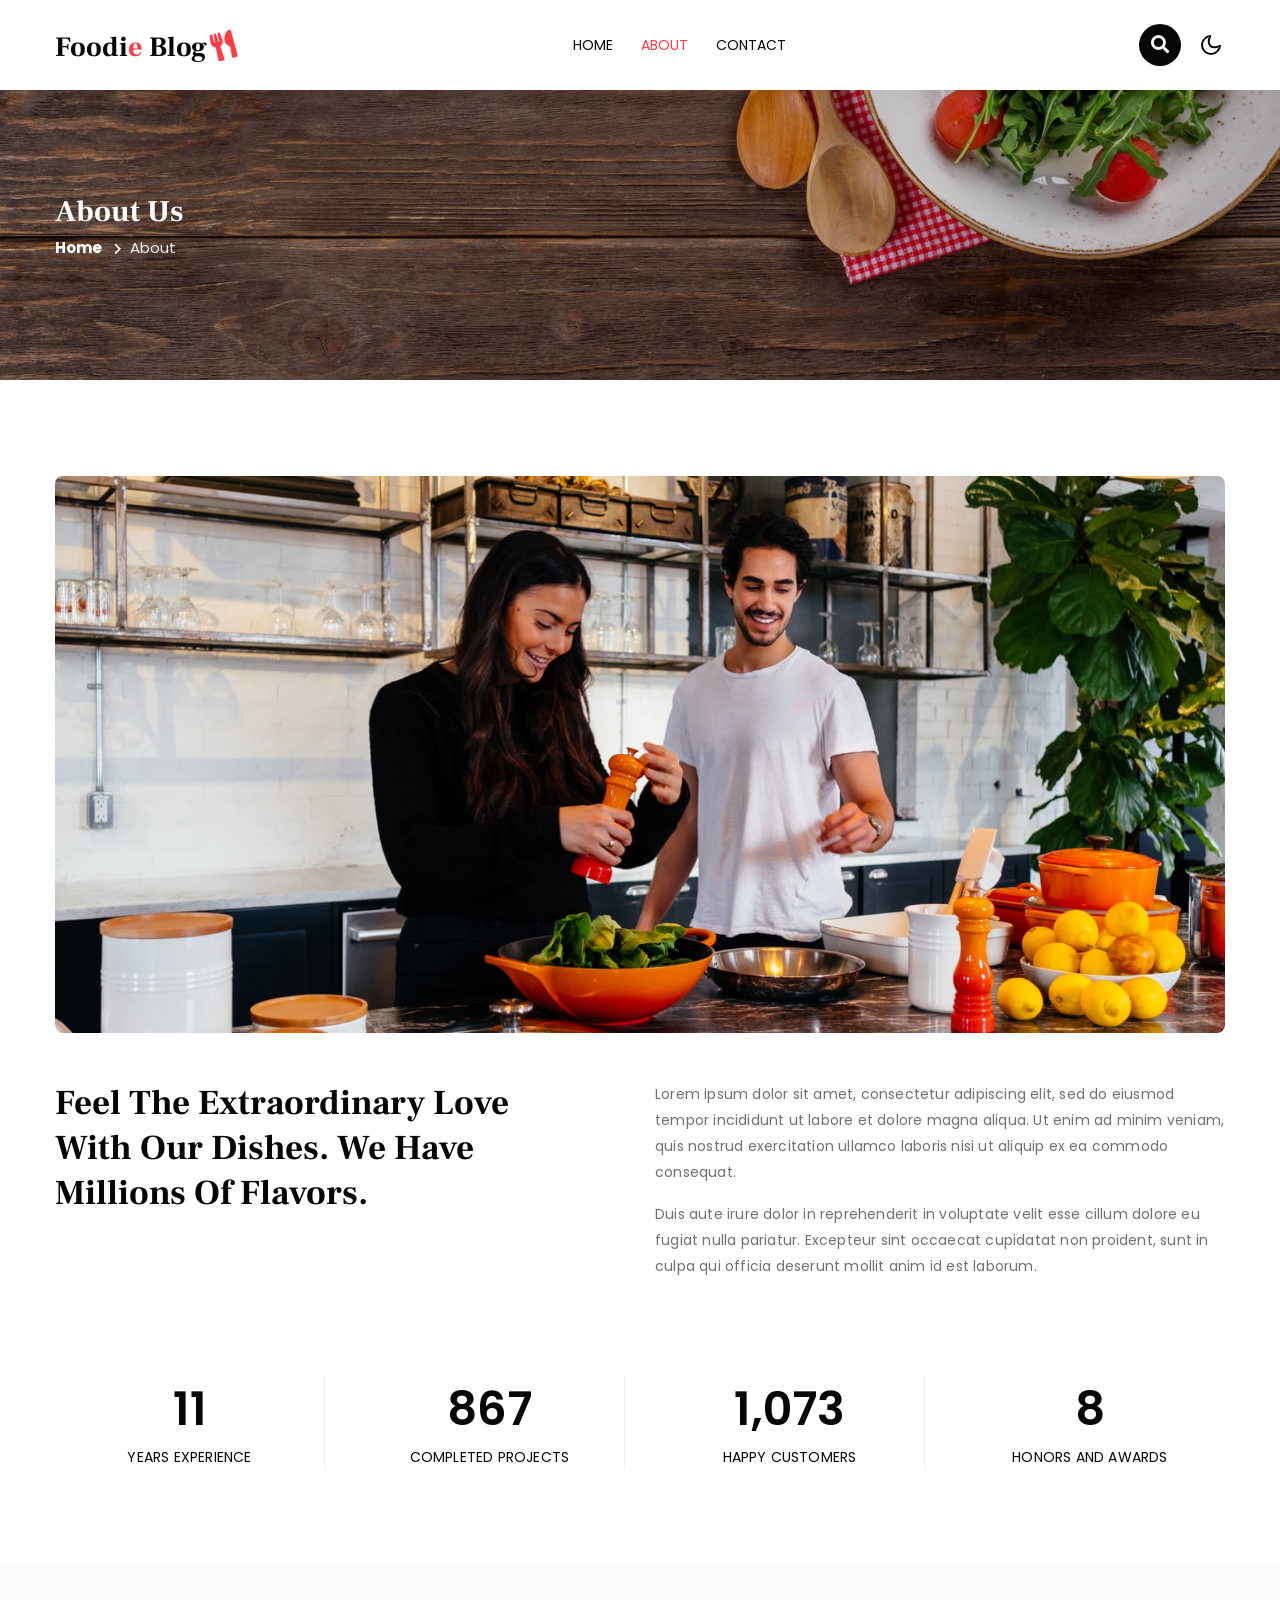
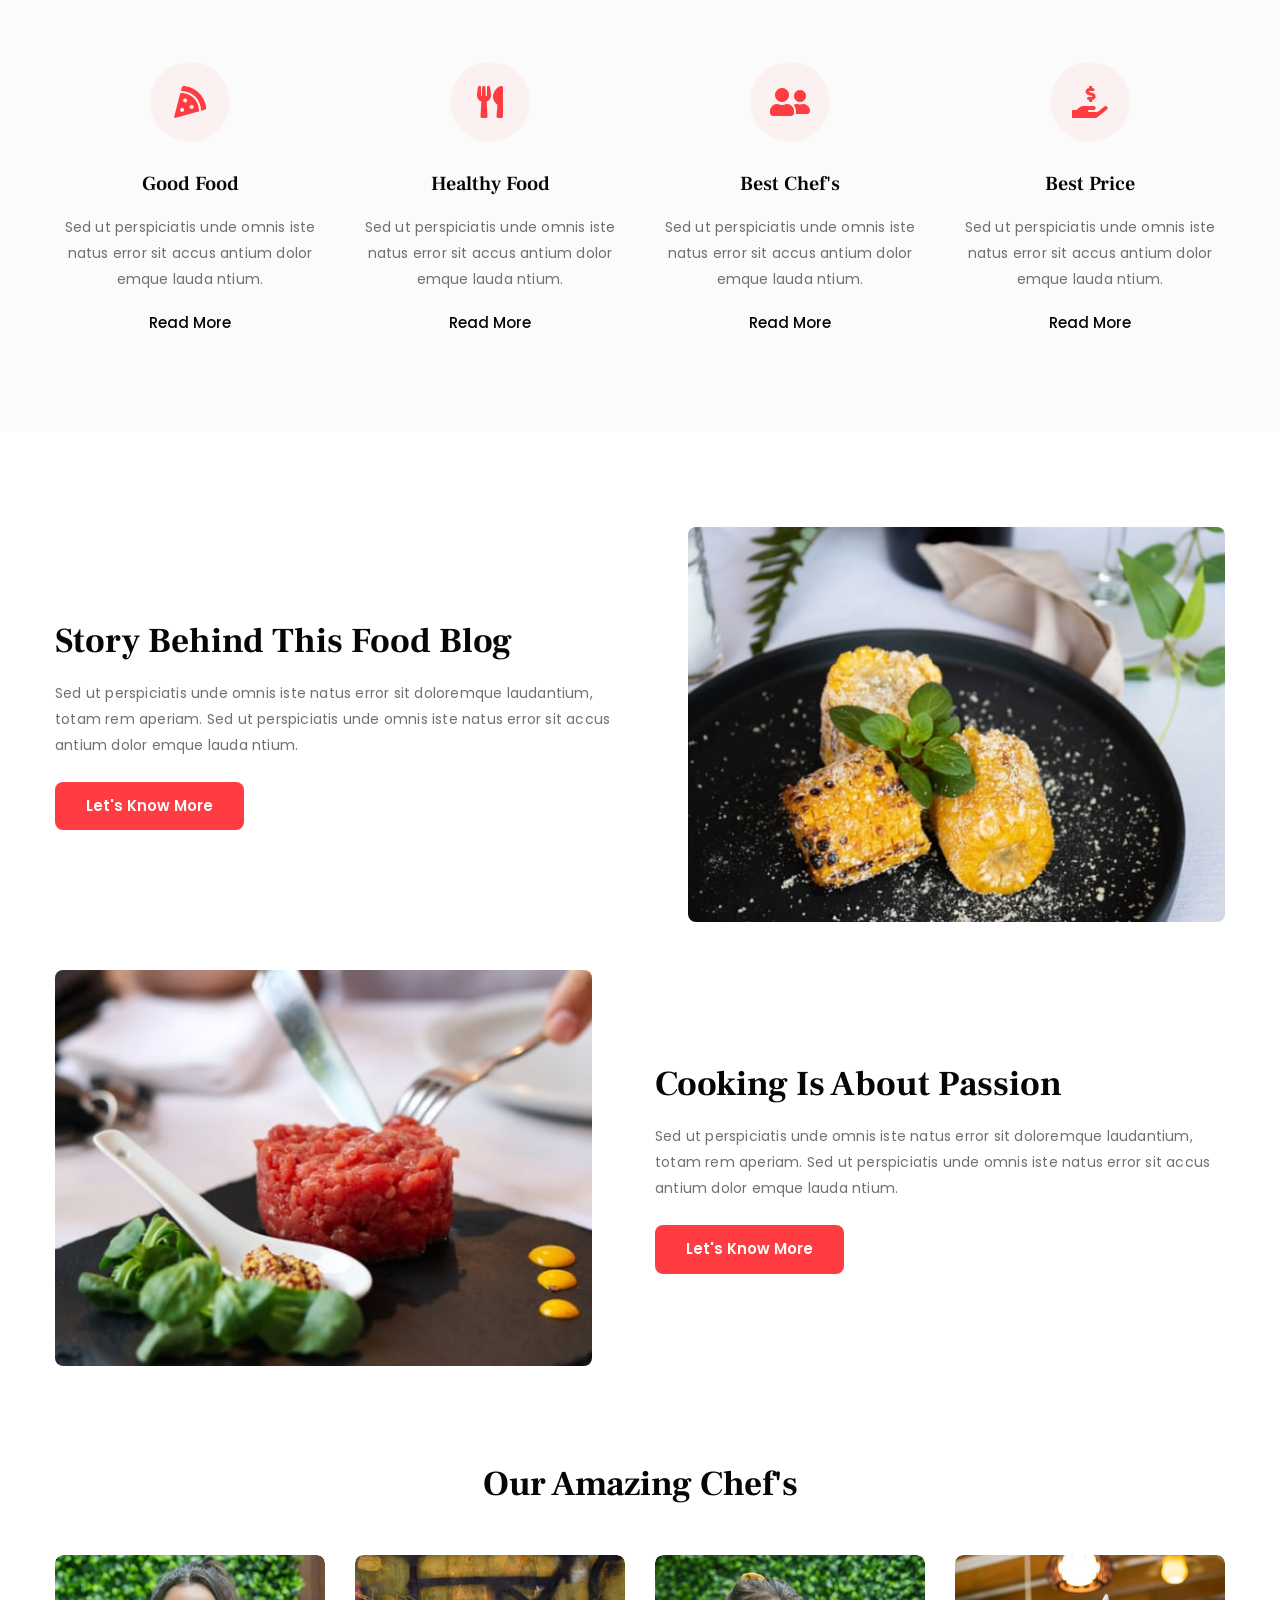
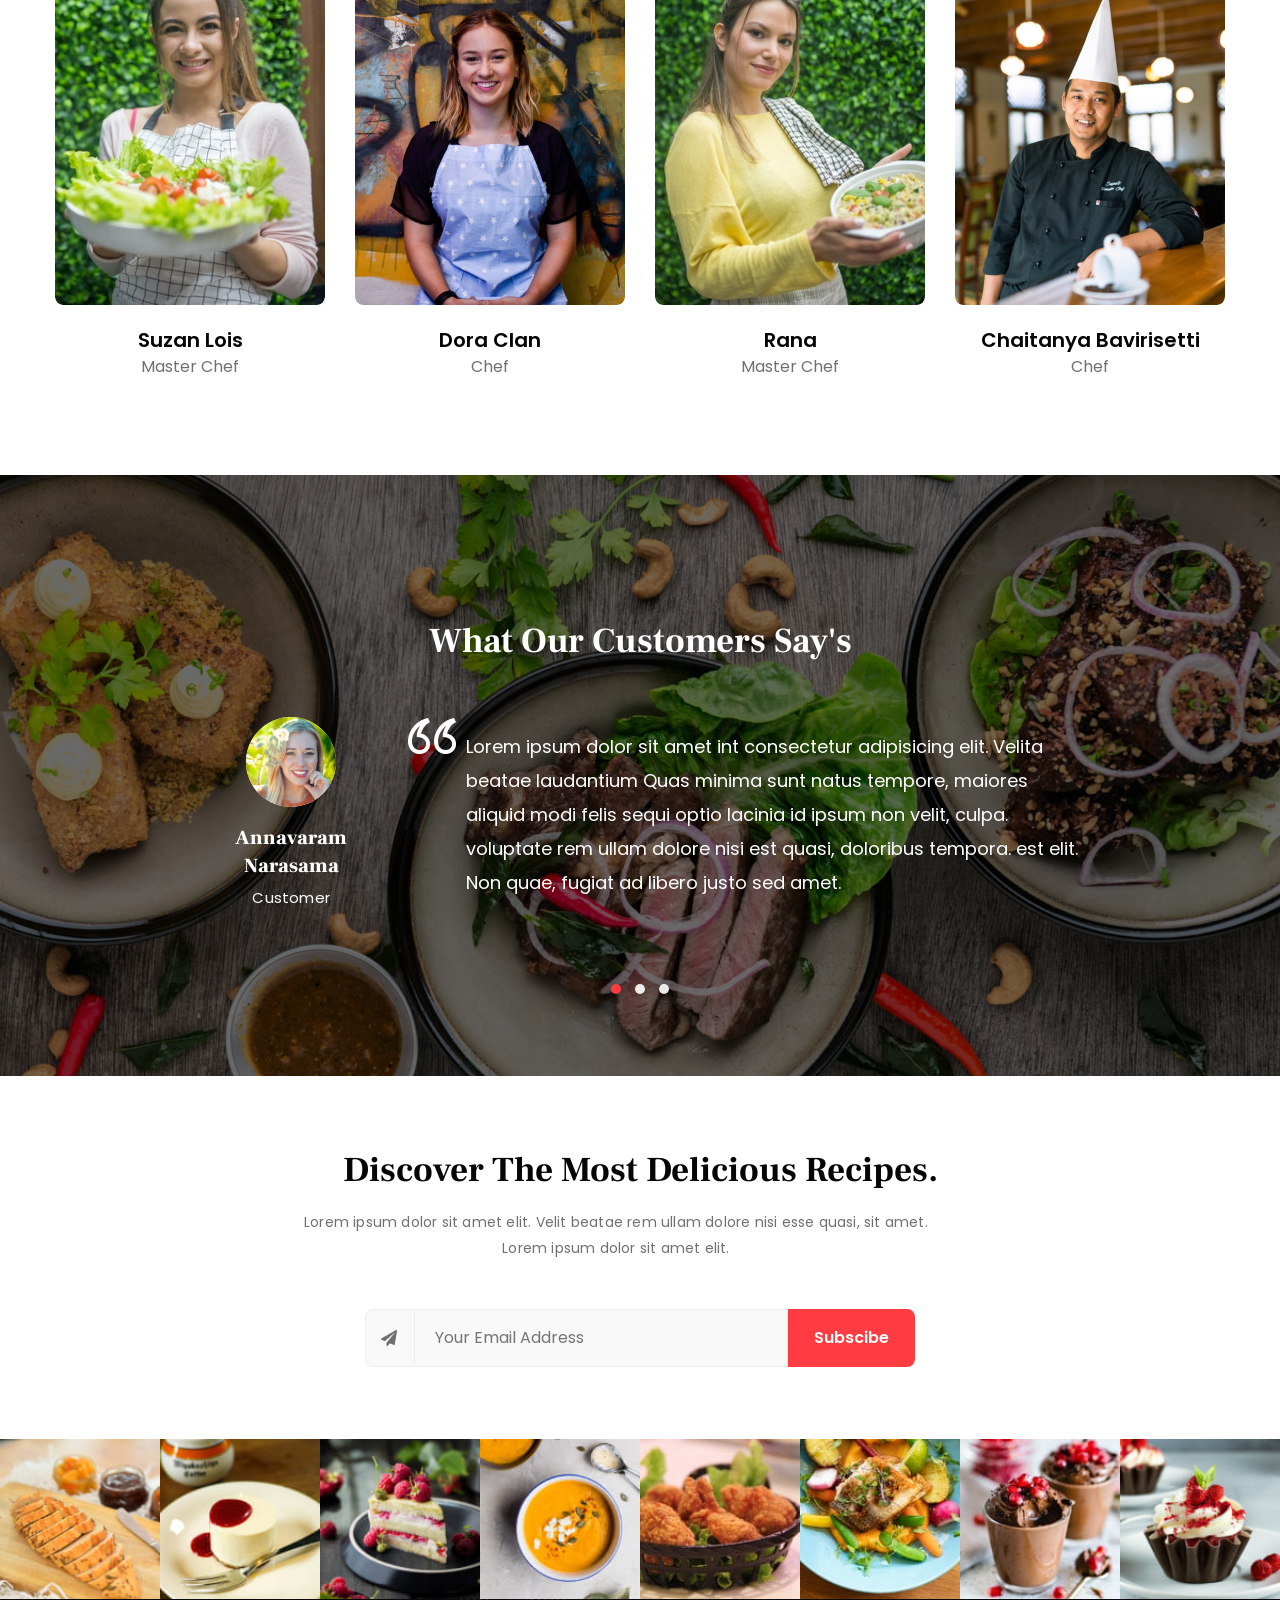
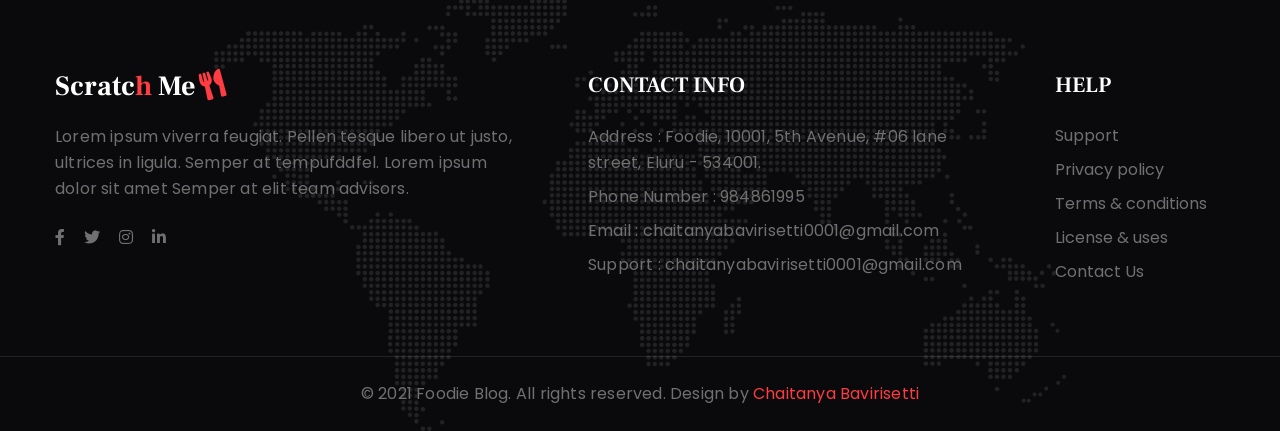
==== commit 4029726d: "first change" ====
--- a/Foodie-Blog-Starter/index.about.html
+++ b/Foodie-Blog-Starter/index.about.html
@@ -48,7 +48,7 @@
                             <a class="nav-link" href="index.about.html">About</a>
                         </li>
                         <li class="nav-item">
-                            <a class="nav-link" href="index.contact.html">Contact</a>
+                            <a class="nav-link" href="index.contacts.html">Contact</a>
                         </li>
                     </ul>
                 </div>
@@ -674,9 +674,7 @@
             });
         });
     </script>
-    <!-- //MENU-JS -->
-
-    <!-- disable body scroll which navbar is in active -->
+    
     <script>
         $(function () {
             $('.navbar-toggler').click(function () {
@@ -684,16 +682,9 @@
             })
         });
     </script>
-    <!-- //disable body scroll which navbar is in active -->
-
-    <!-- bootstrap -->
+    
     <script src="assets/js/bootstrap.min.js"></script>
-    <!-- //bootstrap -->
-    <!-- //Js scripts -->
-     
-        <!--section src="nallo y3fib hrf ii  ogf8034.uohbgcj"></!--section>
-        <section src="hie if  kto hti bootst and the htinn"></section>
-    </div-->
+    
 </body>
 
 </html>
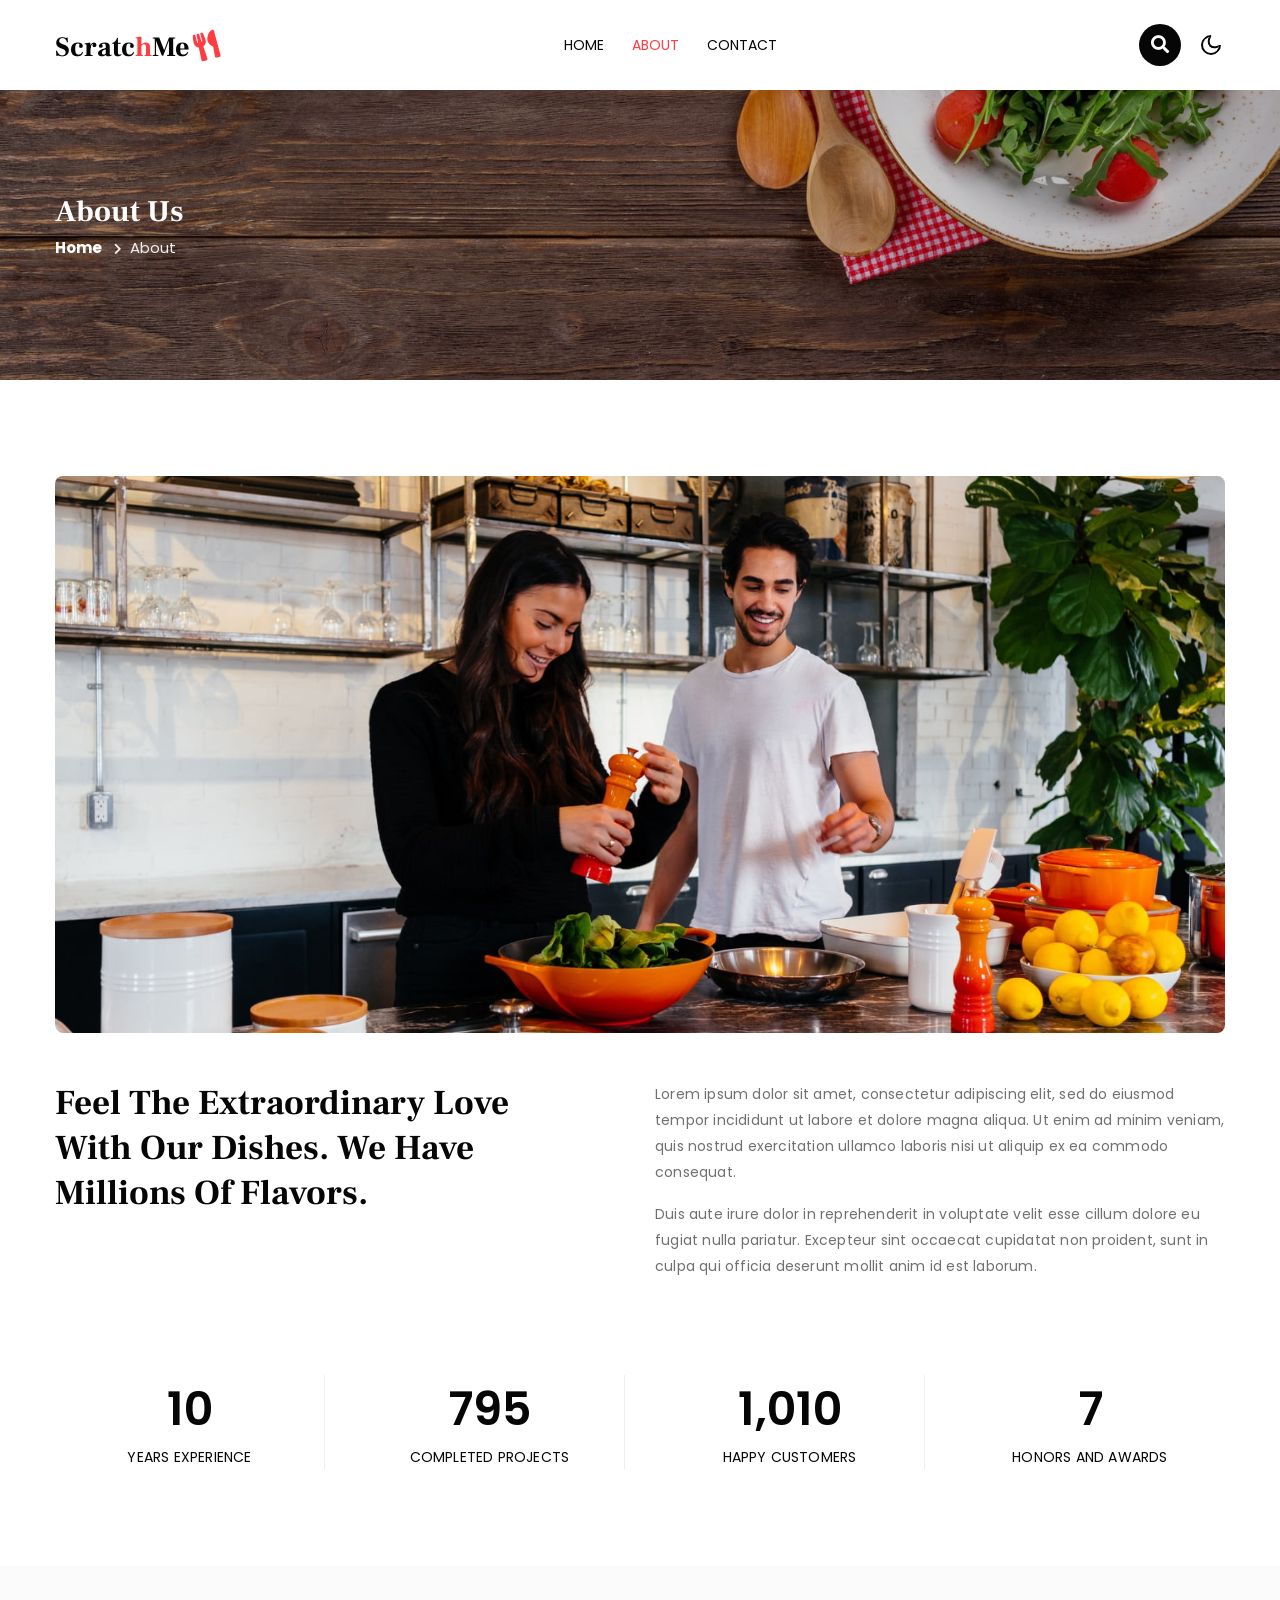
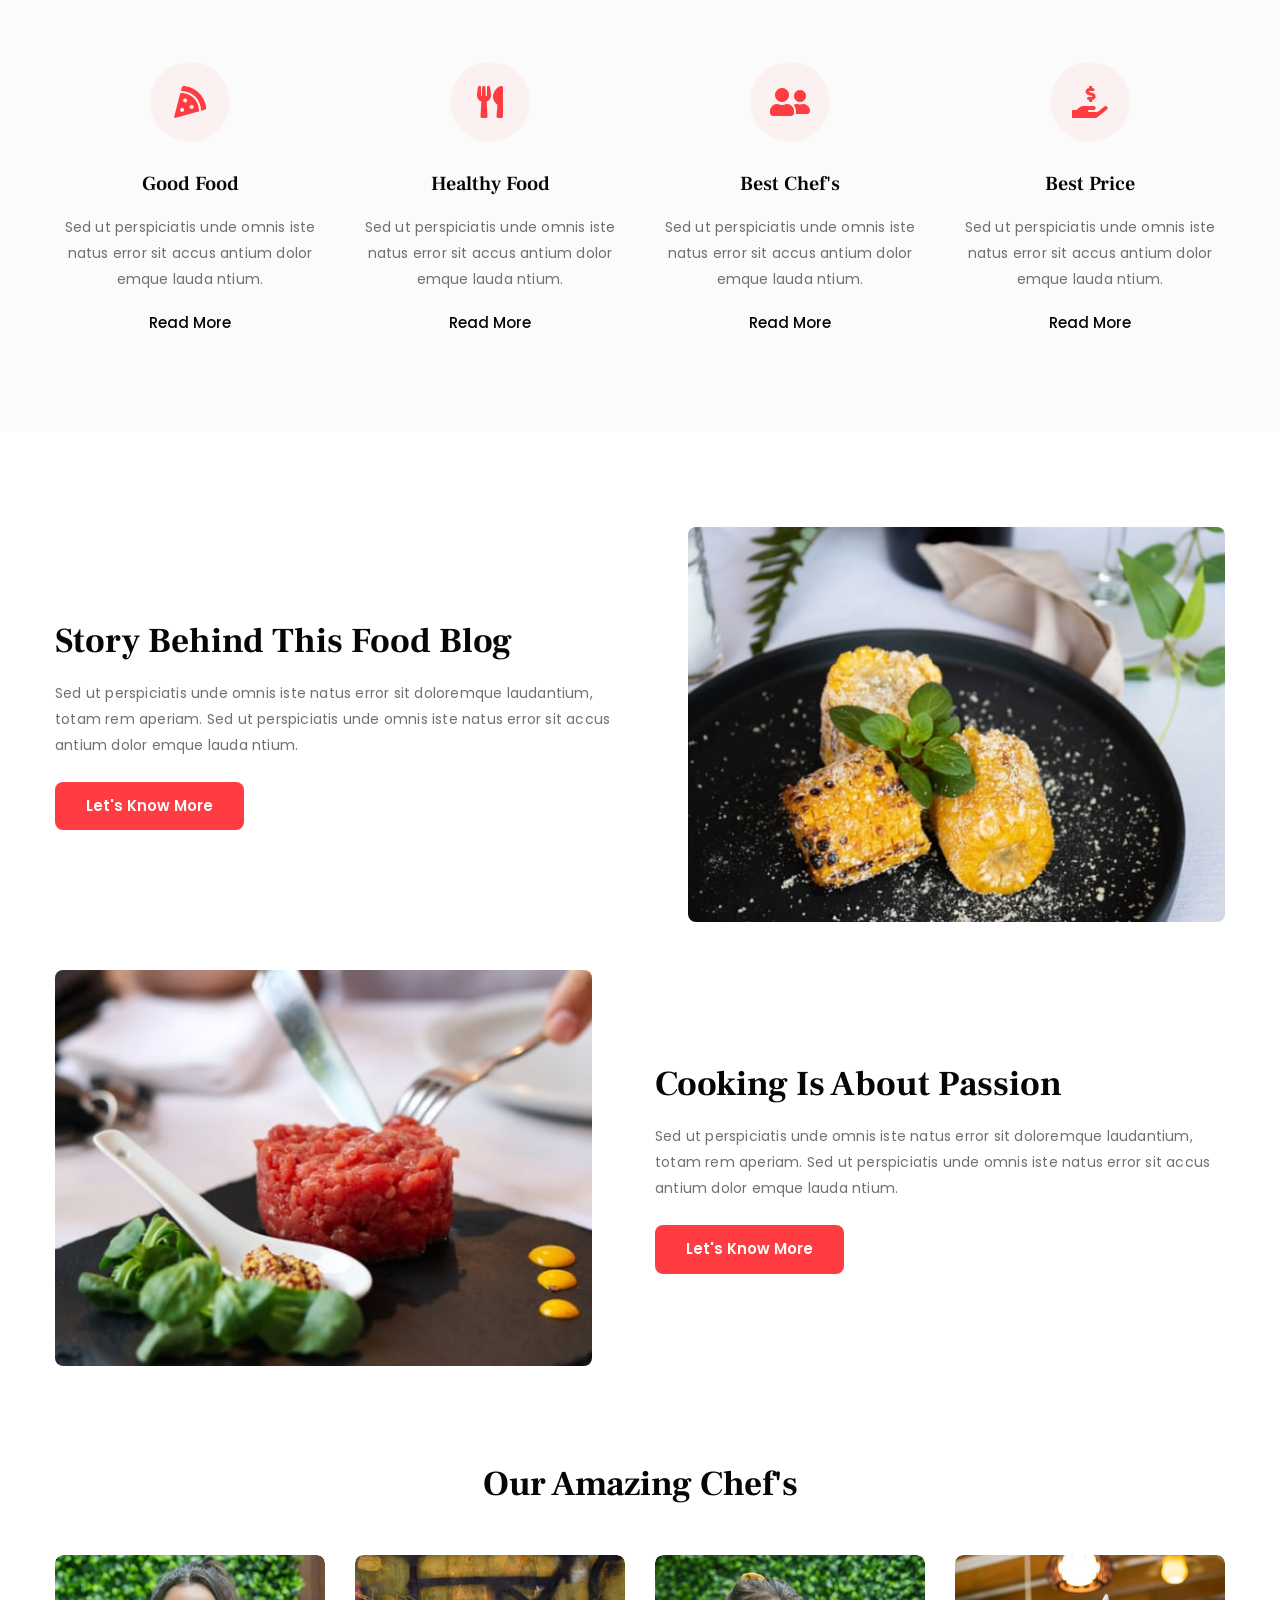
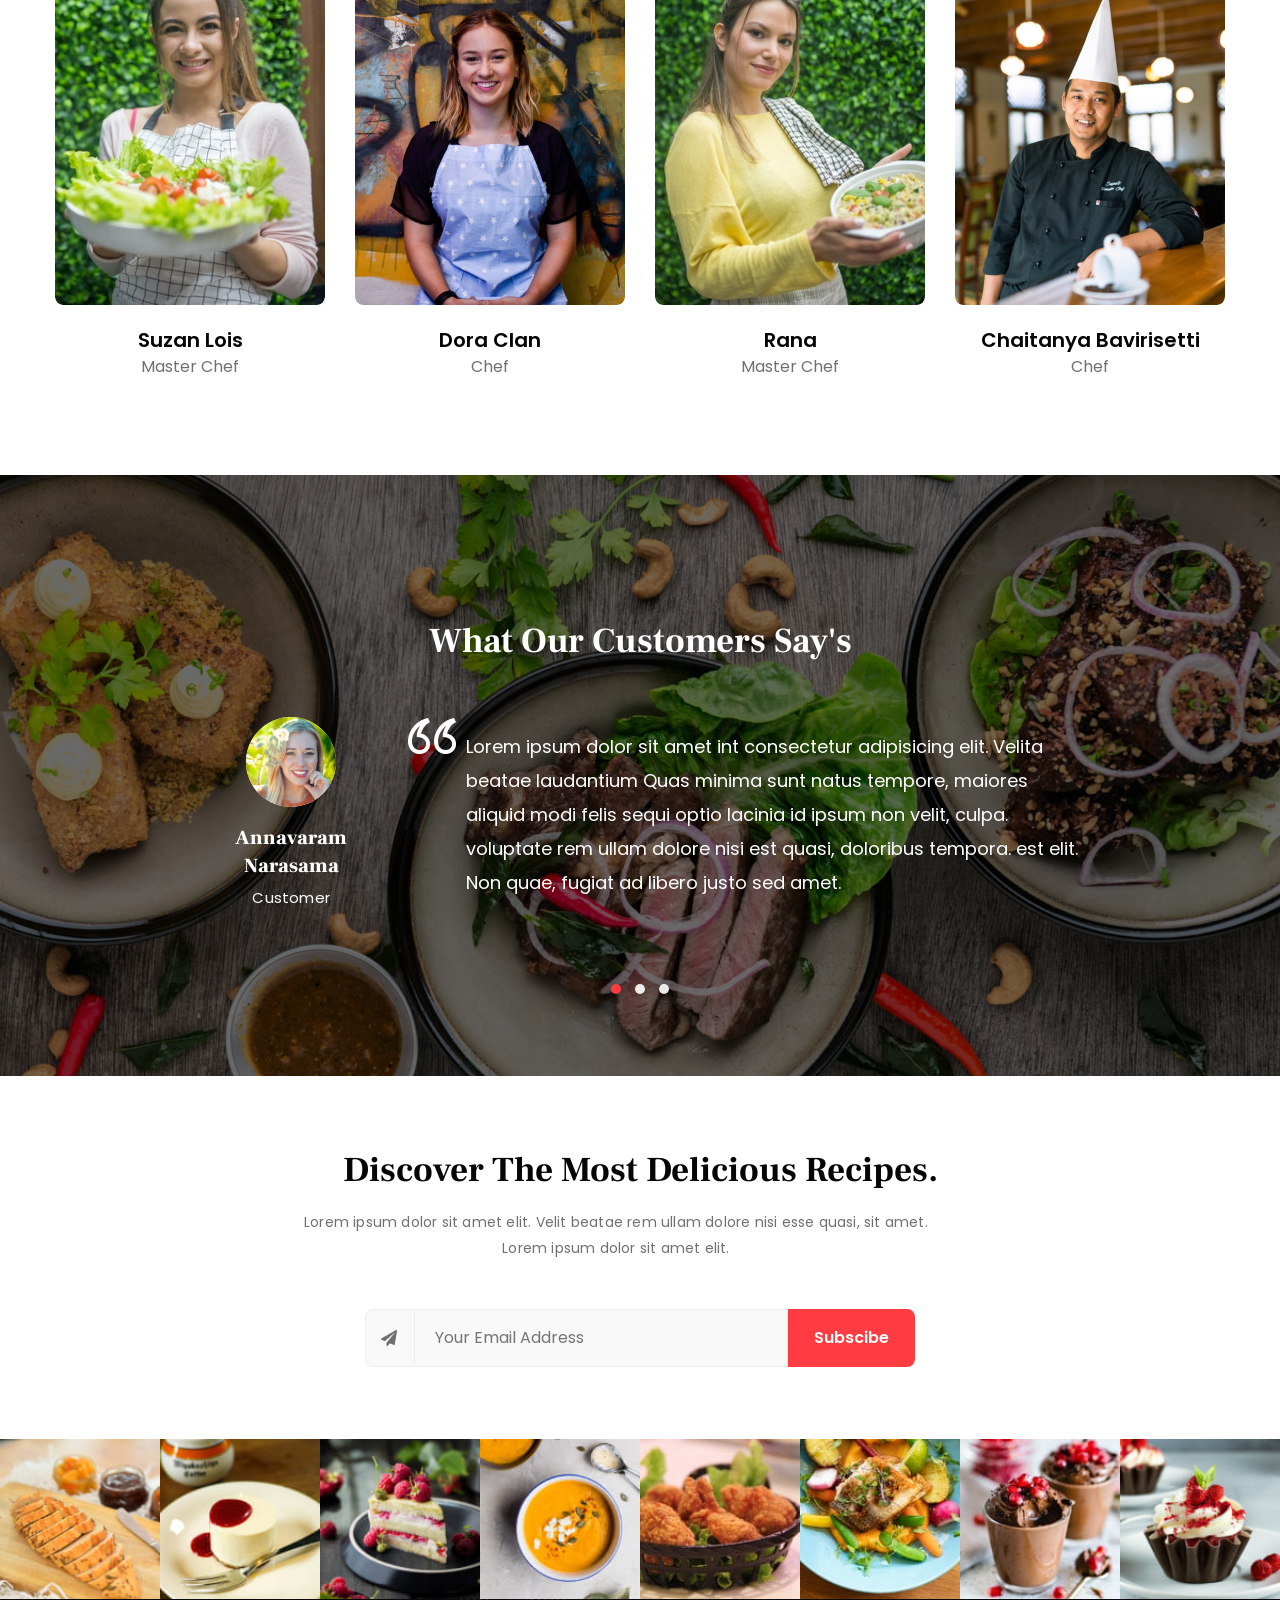
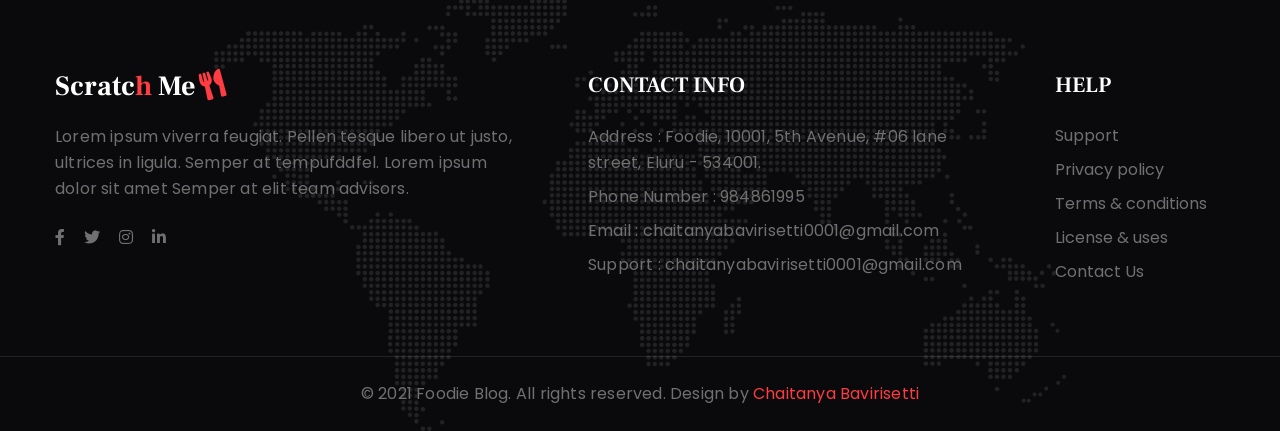
==== commit f848cefb: "after effects" ====
--- a/Foodie-Blog-Starter/index.about.html
+++ b/Foodie-Blog-Starter/index.about.html
@@ -6,7 +6,7 @@
     <!-- Required meta tags -->
     <meta charset="utf-8">
     <meta name="viewport" content="width=device-width, initial-scale=1, shrink-to-fit=no">
-    <title>Foodie Blog - Blog Category Bootstrap Responsive Websit</title>
+    <title>Blog Category</title>
     <!-- google-fonts -->
     <link href="//fonts.googleapis.com/css2?family=Frank+Ruhl+Libre:wght@300;400;500;700;900&display=swap"
         rel="stylesheet">
@@ -25,7 +25,7 @@
             <nav class="navbar navbar-expand-lg stroke">
                 <h1>
                     <a class="navbar-brand" href="index.html">
-                        Foodi<span>e</span> Blog<i class="fas fa-utensils"></i>
+                        Scratc<span>h</span>Me<i class="fas fa-utensils"></i>
                     </a>
                 </h1>
                 <!-- if logo is image enable this   
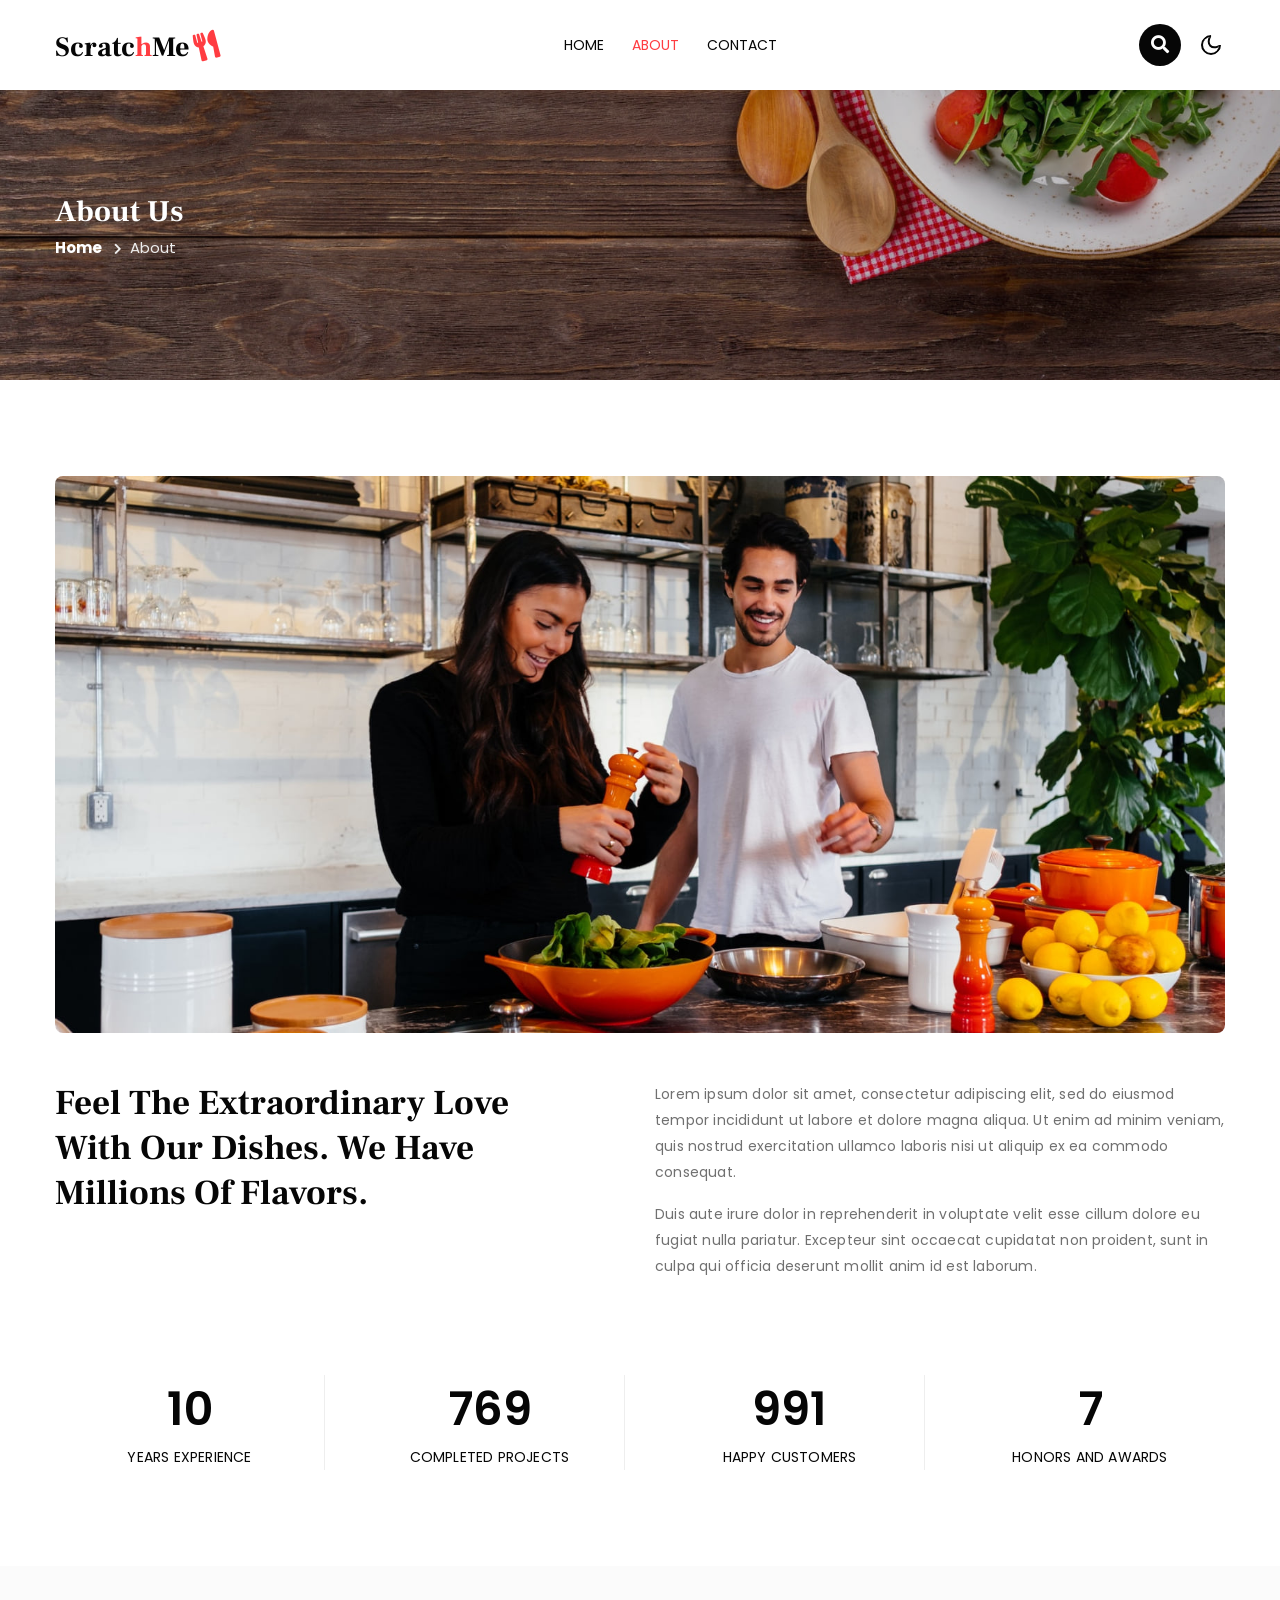
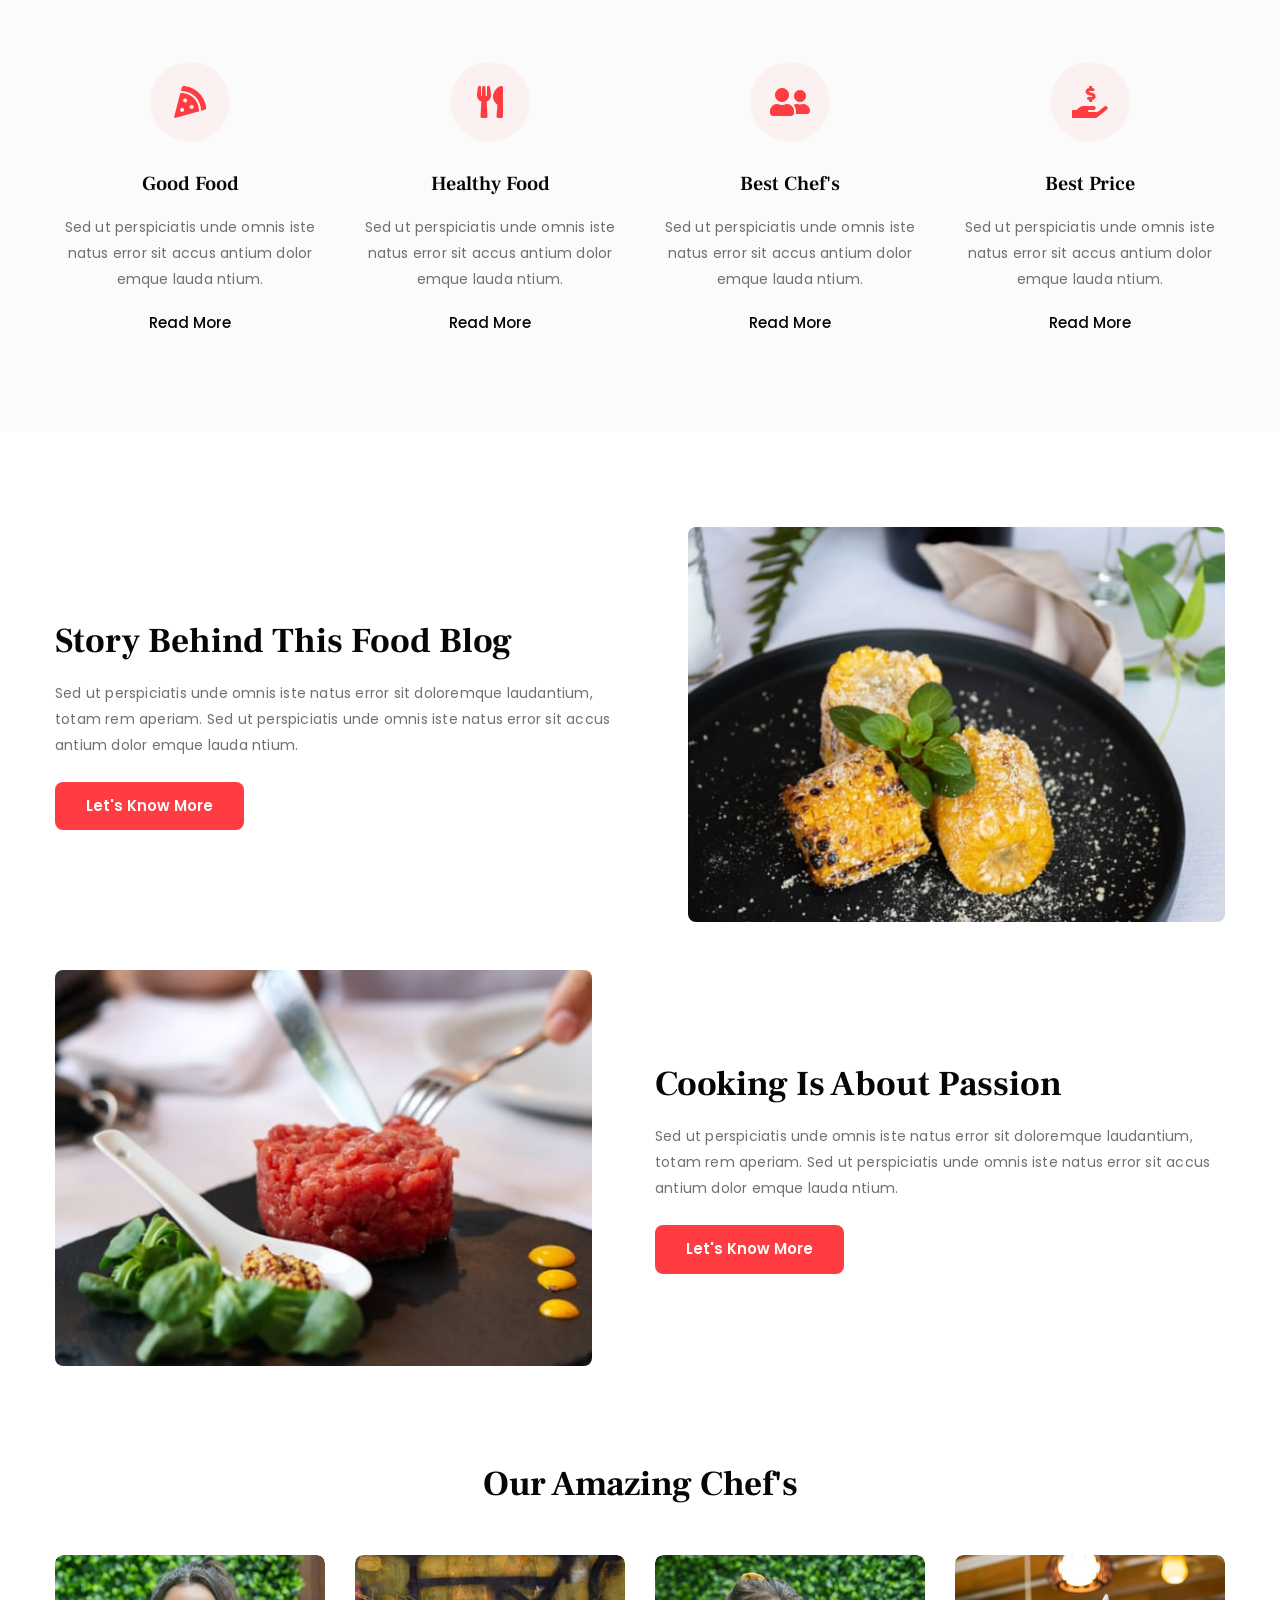
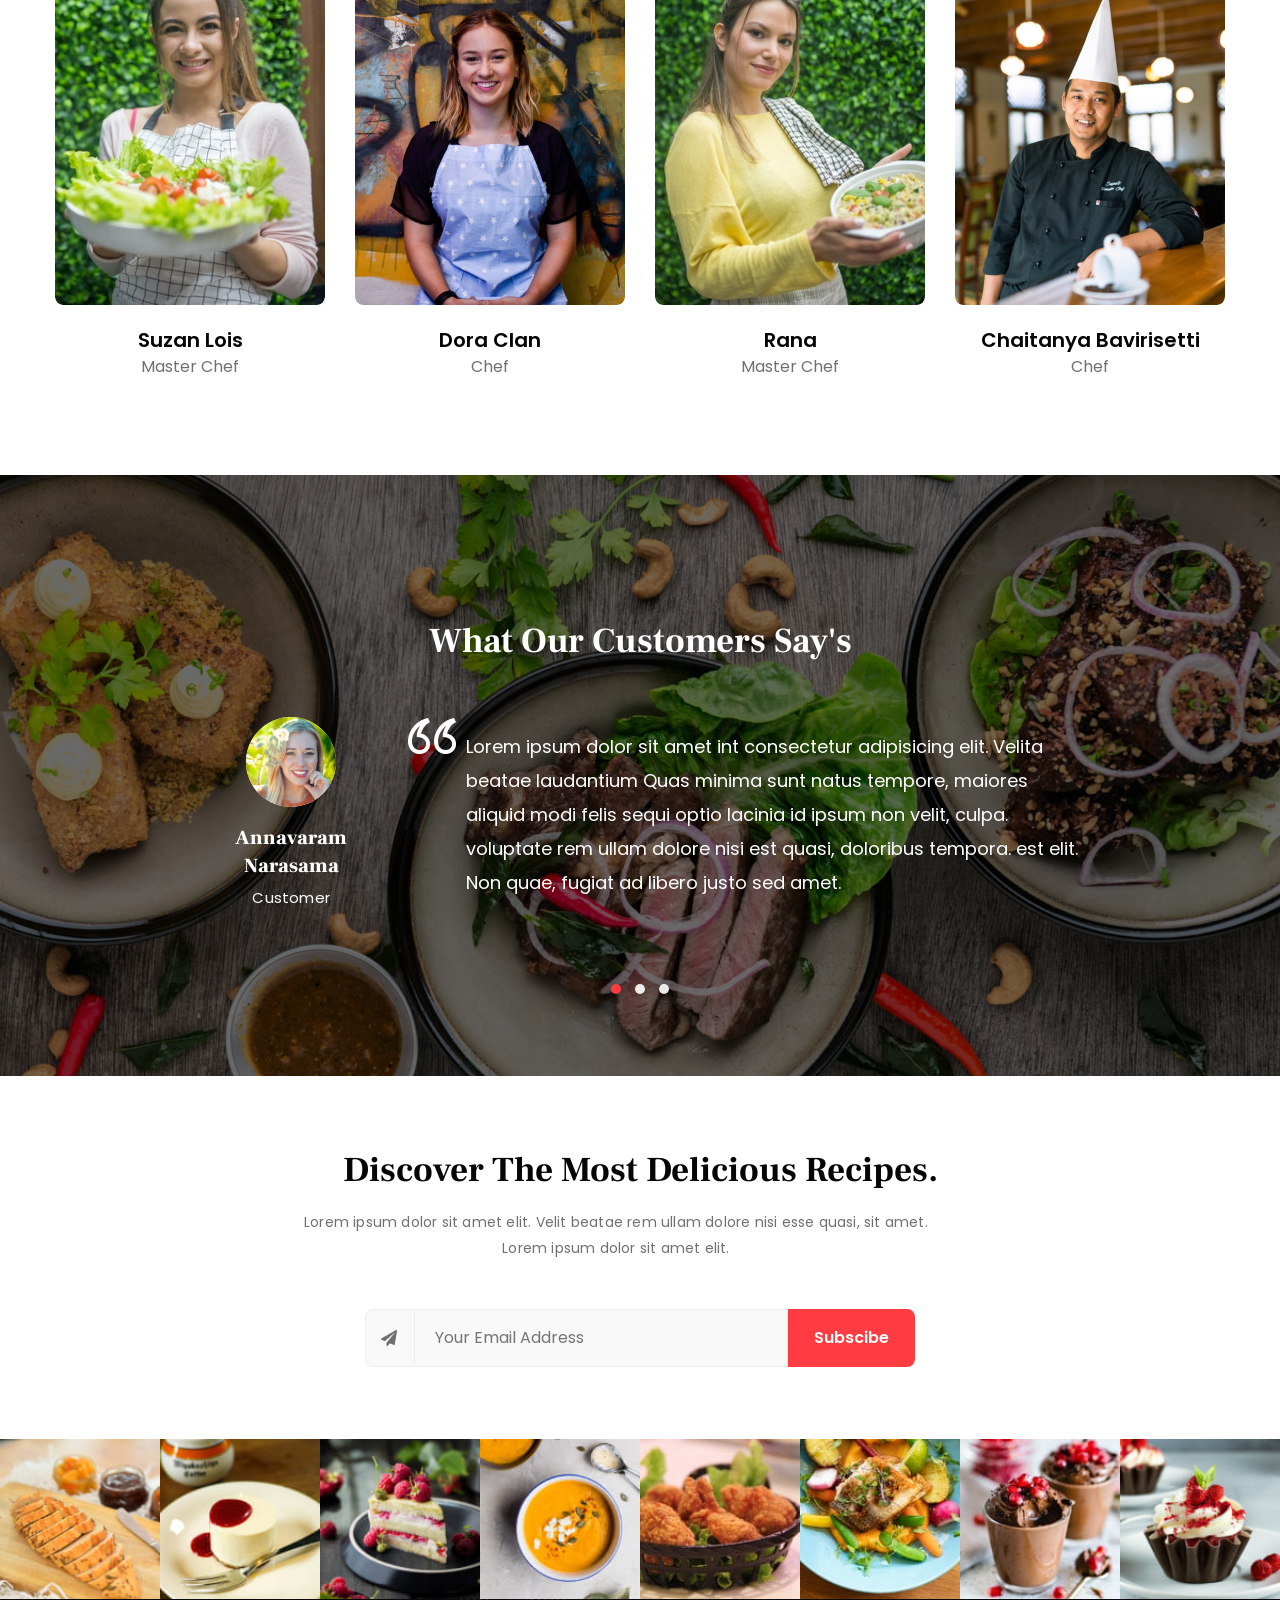
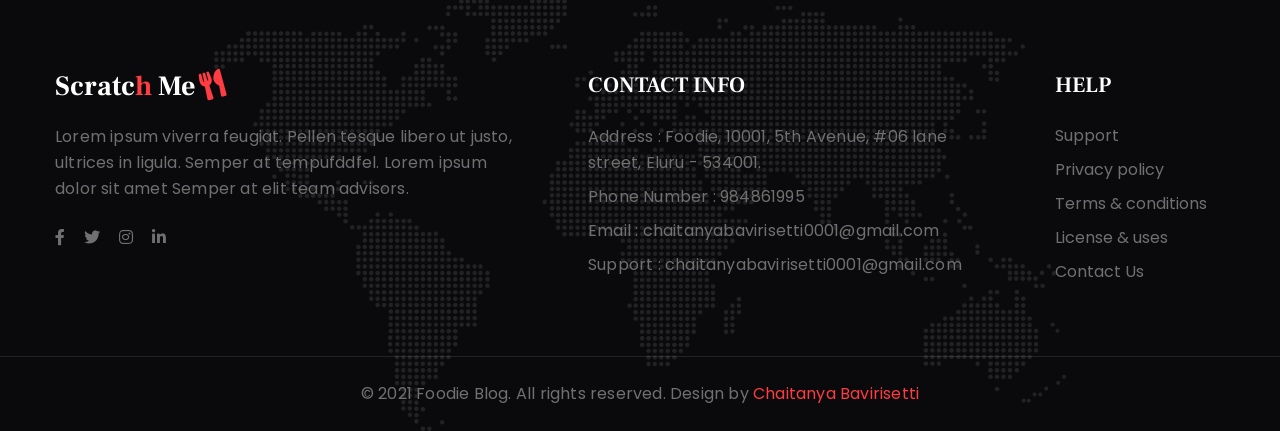
==== commit 2b7888ac: "canonical web" ====
--- a/Foodie-Blog-Starter/index.about.html
+++ b/Foodie-Blog-Starter/index.about.html
@@ -16,6 +16,8 @@
     <!-- //google-fonts -->
     <!-- Template CSS Style link -->
     <link rel="stylesheet" href="assets/css/style-starter.css">
+    <link rel="canonical" href="https://scratchme.netlify.app/index.about.html" />
+
 </head>
 
 <body>
